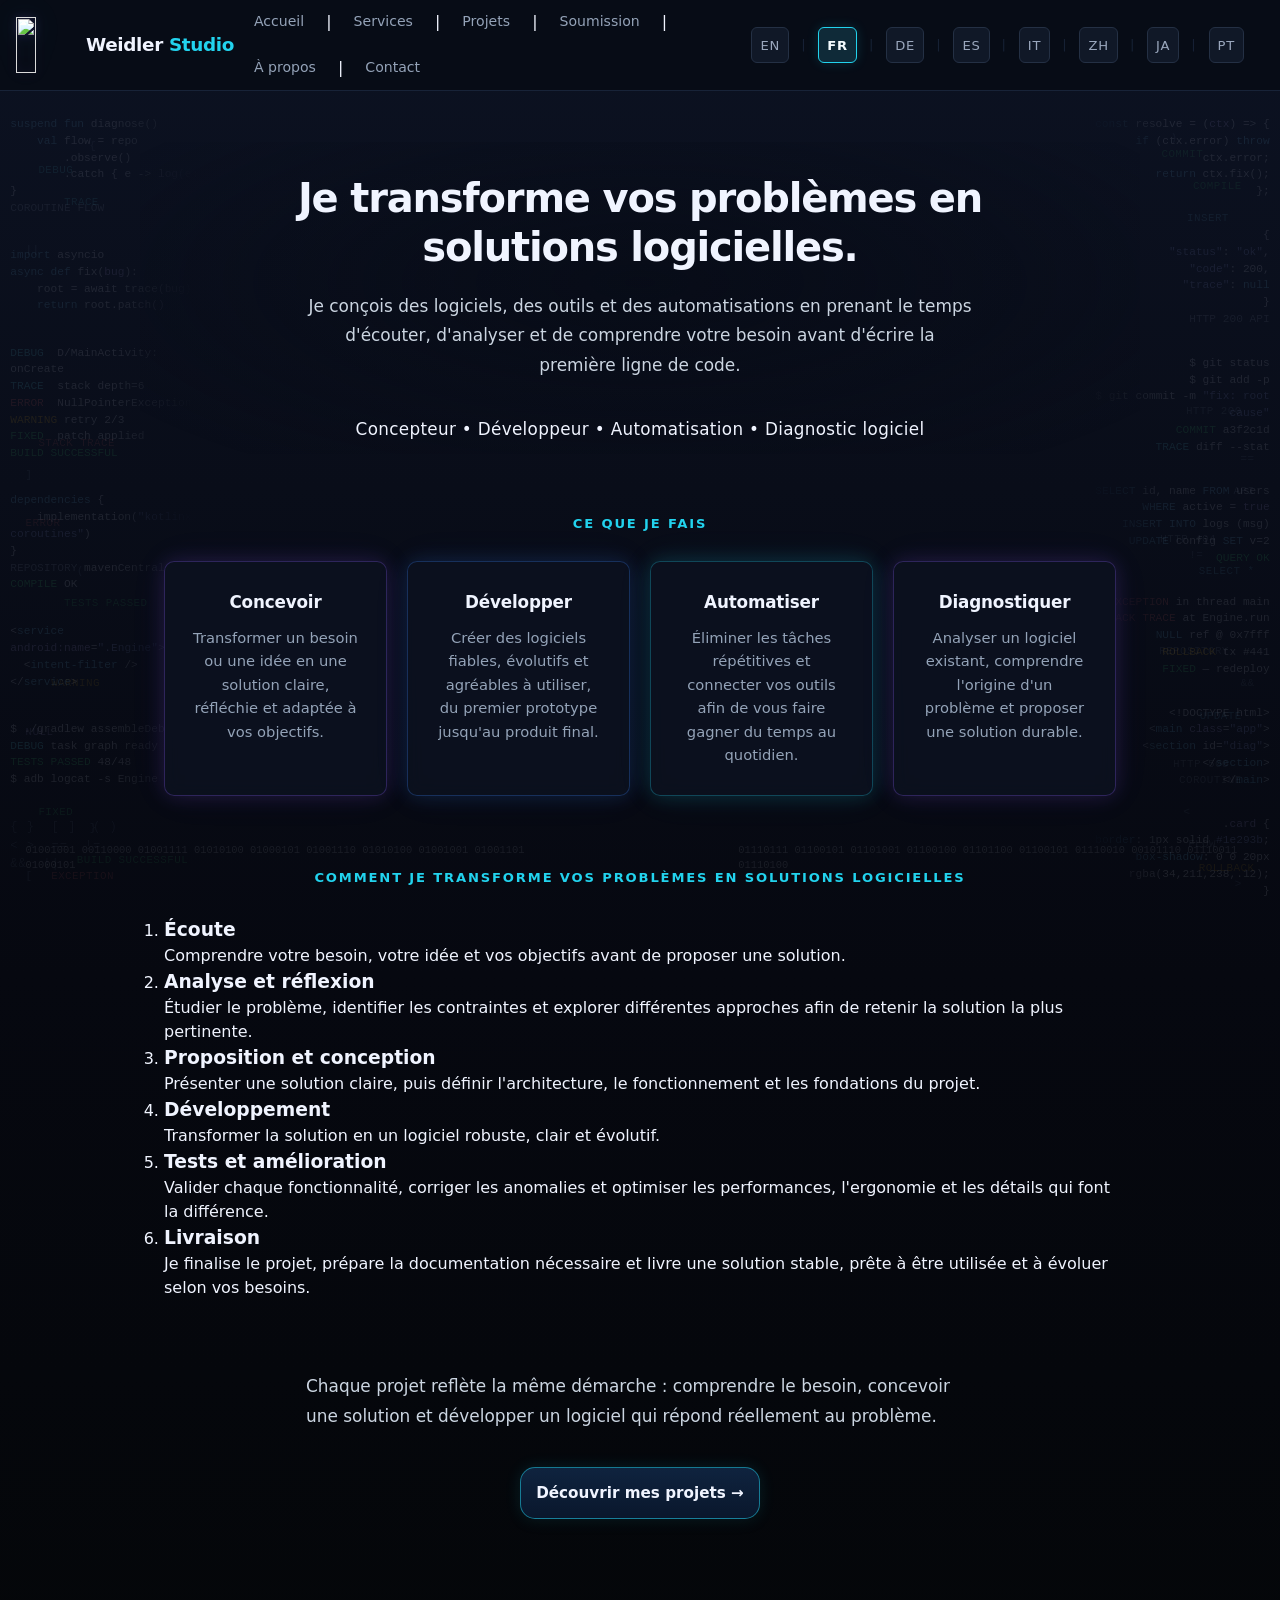
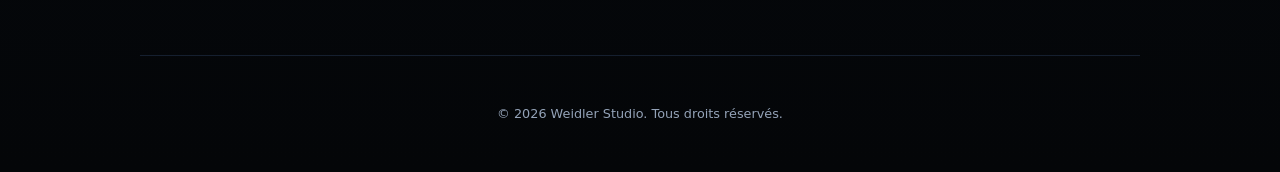
==== index.html @ f8ddf728 "Add files via upload" ====
<!DOCTYPE html>
<html lang="fr">
<head>
    <meta charset="UTF-8">
    <meta name="viewport" content="width=device-width, initial-scale=1.0">
    <meta name="theme-color" content="#0a0e1a">
    <meta name="color-scheme" content="light dark">
    <title>Weidler Studio</title>
    <link rel="icon" href="assets/logo/favicon.png" type="image/png">
    <script src="js/theme.js"></script>
    <link rel="stylesheet" href="css/site.css?v=5">
    <link rel="stylesheet" href="css/themes.css?v=5">
    <link rel="stylesheet" href="css/home.css?v=5">
    <link rel="stylesheet" href="css/mobile-readability.css?v=5">
</head>
<body class="page-home" data-nav-root="" data-nav-active="home">
    <script src="js/site-bg.js"></script>

    <header class="site-header">
        <div class="header-top">
            <div class="header-brand">
                <a href="index.html" class="logo-link">
                    <img src="assets/logo/logo-nav.png" alt="" class="logo-icon" width="56" height="56">
                    <span class="logo-text">Weidler <span>Studio</span></span>
                </a>
            </div>
            <nav class="main-nav" id="mainNav" aria-label="Navigation principale">
                <a href="index.html"><span class="nav-link-text" data-translate>Accueil</span></a>
                <span class="nav-sep" aria-hidden="true">|</span>
                <a href="services/index.html"><span class="nav-link-text" data-translate>Services</span></a>
                <span class="nav-sep" aria-hidden="true">|</span>
                <a href="projects/index.html"><span class="nav-link-text" data-translate>Projets</span></a>
                <span class="nav-sep" aria-hidden="true">|</span>
                <a href="soumission/index.html"><span class="nav-link-text" data-translate>Soumission</span></a>
                <span class="nav-sep" aria-hidden="true">|</span>
                <a href="about/index.html"><span class="nav-link-text" data-translate>À propos</span></a>
                <span class="nav-sep" aria-hidden="true">|</span>
                <a href="contact/index.html"><span class="nav-link-text" data-translate>Contact</span></a>
            </nav>
            <script src="js/site-nav.js?v=3"></script>
            <span class="lang-status" id="langStatus" data-translate>Traduction…</span>
            <nav class="lang-switcher" id="langFlags" aria-label="Choisir la langue">
                <button type="button" class="lang-btn" data-lang="en" title="English">EN</button>
                <span class="lang-sep" aria-hidden="true">|</span>
                <button type="button" class="lang-btn active" data-lang="fr" title="Français">FR</button>
                <span class="lang-sep" aria-hidden="true">|</span>
                <button type="button" class="lang-btn" data-lang="de" title="Deutsch">DE</button>
                <span class="lang-sep" aria-hidden="true">|</span>
                <button type="button" class="lang-btn" data-lang="es" title="Español">ES</button>
                <span class="lang-sep" aria-hidden="true">|</span>
                <button type="button" class="lang-btn" data-lang="it" title="Italiano">IT</button>
                <span class="lang-sep" aria-hidden="true">|</span>
                <button type="button" class="lang-btn" data-lang="zh-CN" title="中文">ZH</button>
                <span class="lang-sep" aria-hidden="true">|</span>
                <button type="button" class="lang-btn" data-lang="ja" title="日本語">JA</button>
                <span class="lang-sep" aria-hidden="true">|</span>
                <button type="button" class="lang-btn" data-lang="pt" title="Português">PT</button>
            </nav>
            <script src="js/lang-ui.js"></script>
            <button type="button" class="nav-toggle" id="navToggle" aria-label="Menu" aria-expanded="false">☰</button>
        </div>
    </header>
    <main>
        <section class="home-hero">
            <h1 class="home-title">
                <span class="home-title-line" data-translate>Je transforme vos problèmes en</span>
                <span class="home-title-line" data-translate>solutions logicielles.</span>
            </h1>
            <p class="home-lead" data-translate>Je conçois des logiciels, des outils et des automatisations en prenant le temps d'écouter, d'analyser et de comprendre votre besoin avant d'écrire la première ligne de code.</p>
            <p class="home-subtitle" data-translate>Concepteur • Développeur • Automatisation • Diagnostic logiciel</p>
        </section>

        <section class="home-section" aria-labelledby="section-services">
            <h2 class="section-label" id="section-services" data-translate>Ce que je fais</h2>
            <div class="home-cards-grid home-cards-grid--4">
                <article class="home-card home-card--violet">
                    <h3 data-translate>Concevoir</h3>
                    <p data-translate>Transformer un besoin ou une idée en une solution claire, réfléchie et adaptée à vos objectifs.</p>
                </article>
                <article class="home-card home-card--blue">
                    <h3 data-translate>Développer</h3>
                    <p data-translate>Créer des logiciels fiables, évolutifs et agréables à utiliser, du premier prototype jusqu'au produit final.</p>
                </article>
                <article class="home-card home-card--cyan">
                    <h3 data-translate>Automatiser</h3>
                    <p data-translate>Éliminer les tâches répétitives et connecter vos outils afin de vous faire gagner du temps au quotidien.</p>
                </article>
                <article class="home-card home-card--violet">
                    <h3 data-translate>Diagnostiquer</h3>
                    <p data-translate>Analyser un logiciel existant, comprendre l'origine d'un problème et proposer une solution durable.</p>
                </article>
            </div>
        </section>

        <section class="home-section home-section--process" aria-labelledby="section-process">
            <h2 class="section-label" id="section-process" data-translate>Comment je transforme vos problèmes en solutions logicielles</h2>
            <ol class="home-process-list">
                <li class="home-process-item">
                    <h3 data-translate>Écoute</h3>
                    <p data-translate>Comprendre votre besoin, votre idée et vos objectifs avant de proposer une solution.</p>
                </li>
                <li class="home-process-item">
                    <h3 data-translate>Analyse et réflexion</h3>
                    <p data-translate>Étudier le problème, identifier les contraintes et explorer différentes approches afin de retenir la solution la plus pertinente.</p>
                </li>
                <li class="home-process-item">
                    <h3 data-translate>Proposition et conception</h3>
                    <p data-translate>Présenter une solution claire, puis définir l'architecture, le fonctionnement et les fondations du projet.</p>
                </li>
                <li class="home-process-item">
                    <h3 data-translate>Développement</h3>
                    <p data-translate>Transformer la solution en un logiciel robuste, clair et évolutif.</p>
                </li>
                <li class="home-process-item">
                    <h3 data-translate>Tests et amélioration</h3>
                    <p data-translate>Valider chaque fonctionnalité, corriger les anomalies et optimiser les performances, l'ergonomie et les détails qui font la différence.</p>
                </li>
                <li class="home-process-item">
                    <h3 data-translate>Livraison</h3>
                    <p data-translate>Je finalise le projet, prépare la documentation nécessaire et livre une solution stable, prête à être utilisée et à évoluer selon vos besoins.</p>
                </li>
            </ol>
        </section>

        <section class="home-section home-conclusion">
            <p class="home-lead" data-translate>Chaque projet reflète la même démarche : comprendre le besoin, concevoir une solution et développer un logiciel qui répond réellement au problème.</p>
            <div class="hero-actions">
                <a href="projects/index.html" class="btn home-btn--primary" data-translate>Découvrir mes projets →</a>
            </div>
        </section>
    </main>

    <footer class="site-footer site-footer--home">
        <p class="site-footer-copy" data-translate>&copy; 2026 Weidler Studio. Tous droits réservés.</p>
    </footer>

    <script src="js/nav.js"></script>
    <script src="js/mobile-nav.js"></script>
    <script src="js/portrait-lock.js"></script>
    <script src="js/back-to-top.js"></script>
    <script src="js/i18n.js"></script>
</body>
</html>
---- css/site.css ----
:root {
    --bg-deep: #060810;
    --bg-top: #0c1222;
    --bg-surface: rgba(14, 20, 36, 0.72);
    --bg-card: rgba(12, 18, 32, 0.85);
    --border: rgba(56, 80, 120, 0.35);
    --text: #f0f4ff;
    --text-muted: #94a3b8;
    --accent: #22d3ee;
    --accent-dim: #0891b2;
    --accent-violet: #8b5cf6;
    --accent-glow: rgba(34, 211, 238, 0.18);
    --accent-soft: rgba(34, 211, 238, 0.1);
    --glow-cyan: 0 0 20px rgba(34, 211, 238, 0.18), 0 0 40px rgba(34, 211, 238, 0.06);
    --glow-violet: 0 0 20px rgba(139, 92, 246, 0.18), 0 0 40px rgba(139, 92, 246, 0.06);
    --glow-blue: 0 0 20px rgba(59, 130, 246, 0.18), 0 0 40px rgba(59, 130, 246, 0.06);
    --badge-dev: #c9a227;
    --badge-soon: #64748b;
    --badge-tool: #3b82f6;
    --radius: 10px;
    --btn-radius: 15px;
    --header-h: 64px;
    --lang-bar-h: 34px;
    --font: "Segoe UI", system-ui, -apple-system, BlinkMacSystemFont, sans-serif;
}

*, *::before, *::after { box-sizing: border-box; margin: 0; padding: 0; }

html {
    scroll-behavior: smooth;
    overflow-x: hidden;
}

body {
    background: linear-gradient(180deg, var(--bg-top) 0%, var(--bg-deep) 55%, #040608 100%);
    color: var(--text);
    font-family: var(--font);
    line-height: 1.5;
    overflow-x: hidden;
    padding-top: calc(var(--header-h) + var(--lang-bar-h));
    min-width: 0;
    position: relative;
    isolation: isolate;
}

main,
.site-footer {
    position: relative;
    z-index: 1;
}

/* ── Arrière-plan décoratif (toutes les pages) ── */
.home-bg-deco {
    position: fixed;
    inset: 0;
    z-index: 0;
    pointer-events: none;
    overflow: hidden;
    mask-image: radial-gradient(ellipse 56% 42% at 50% 32%, transparent 0%, black 74%);
    -webkit-mask-image: radial-gradient(ellipse 56% 42% at 50% 32%, transparent 0%, black 74%);
}

.page-home .home-bg-deco {
    mask-image: radial-gradient(ellipse 56% 38% at 50% 22%, transparent 0%, black 74%);
    -webkit-mask-image: radial-gradient(ellipse 56% 38% at 50% 22%, transparent 0%, black 74%);
}

.home-bg-side {
    position: absolute;
    top: calc(var(--header-h) + var(--lang-bar-h));
    bottom: 0;
    width: min(210px, 16vw);
    display: flex;
    flex-direction: column;
    justify-content: space-between;
    gap: clamp(16px, 3vh, 32px);
    padding: clamp(12px, 2vh, 24px) 0 clamp(20px, 3vh, 40px);
    font-family: "Cascadia Code", "Consolas", "Courier New", monospace;
    font-size: clamp(0.56rem, 0.95vw, 0.7rem);
    line-height: 1.5;
    opacity: 0.095;
    user-select: none;
}

.home-bg-side--left {
    left: 0;
    padding-left: clamp(4px, 0.8vw, 12px);
    mask-image: linear-gradient(to right, black 55%, transparent 100%);
    -webkit-mask-image: linear-gradient(to right, black 55%, transparent 100%);
}

.home-bg-side--right {
    right: 0;
    padding-right: clamp(4px, 0.8vw, 12px);
    text-align: right;
    mask-image: linear-gradient(to left, black 55%, transparent 100%);
    -webkit-mask-image: linear-gradient(to left, black 55%, transparent 100%);
}

.home-bg-block {
    margin: 0;
    white-space: pre-wrap;
    word-break: break-word;
    flex-shrink: 0;
}

.home-bg-block--symbols {
    font-size: clamp(0.62rem, 1vw, 0.76rem);
    letter-spacing: 0.08em;
    opacity: 0.85;
}

.home-bg-edge {
    position: absolute;
    left: 0;
    right: 0;
    display: flex;
    justify-content: space-between;
    gap: clamp(16px, 4vw, 48px);
    padding: 0 clamp(8px, 2vw, 40px) clamp(20px, 3vh, 36px);
    font-family: "Cascadia Code", "Consolas", "Courier New", monospace;
    font-size: clamp(0.52rem, 0.85vw, 0.65rem);
    line-height: 1.45;
    opacity: 0.08;
    user-select: none;
}

.home-bg-edge--bottom { bottom: 0; }

.home-bg-edge .home-bg-block {
    max-width: 42%;
    margin: 0;
}

.home-bg-scatter {
    position: absolute;
    inset: calc(var(--header-h) + var(--lang-bar-h)) 0 0 0;
    font-family: "Cascadia Code", "Consolas", "Courier New", monospace;
    font-size: clamp(0.54rem, 0.9vw, 0.68rem);
    opacity: 0.07;
    user-select: none;
}

.home-bg-kw,
.home-bg-sym {
    position: absolute;
    white-space: nowrap;
    letter-spacing: 0.04em;
}

.home-bg-sym { color: #64748b; font-weight: 600; }

.home-bg-scatter .home-bg-kw:nth-child(1)  { top: 8%;   left: 3%;  }
.home-bg-scatter .home-bg-kw:nth-child(2)  { top: 52%;  left: 2%;  }
.home-bg-scatter .home-bg-kw:nth-child(3)  { top: 72%;  left: 4%;  }
.home-bg-scatter .home-bg-kw:nth-child(4)  { top: 88%;  left: 3%;  }
.home-bg-scatter .home-bg-kw:nth-child(5)  { top: 94%;  left: 6%;  }
.home-bg-scatter .home-bg-kw:nth-child(6)  { top: 62%;  left: 5%;  }
.home-bg-scatter .home-bg-kw:nth-child(7)  { top: 12%;  left: 5%;  }
.home-bg-scatter .home-bg-kw:nth-child(8)  { top: 78%;  left: 2%;  }
.home-bg-scatter .home-bg-kw:nth-child(9)  { top: 42%;  left: 3%;  }
.home-bg-scatter .home-bg-kw:nth-child(10) { top: 96%;  left: 4%;  }
.home-bg-scatter .home-bg-kw:nth-child(11) { top: 10%;  right: 3%;  }
.home-bg-scatter .home-bg-kw:nth-child(12) { top: 48%;  right: 2%;  }
.home-bg-scatter .home-bg-kw:nth-child(13) { top: 68%;  right: 4%;  }
.home-bg-scatter .home-bg-kw:nth-child(14) { top: 84%;  right: 3%;  }
.home-bg-scatter .home-bg-kw:nth-child(15) { top: 92%;  right: 5%;  }
.home-bg-scatter .home-bg-kw:nth-child(16) { top: 58%;  right: 2%;  }
.home-bg-scatter .home-bg-kw:nth-child(17) { top: 14%;  right: 4%;  }
.home-bg-scatter .home-bg-kw:nth-child(18) { top: 76%;  right: 3%;  }
.home-bg-scatter .home-bg-kw:nth-child(19) { top: 6%;   right: 6%;  }
.home-bg-scatter .home-bg-kw:nth-child(20) { top: 95%;  right: 2%;  }
.home-bg-scatter .home-bg-kw:nth-child(21) { top: 38%;  right: 3%;  }
.home-bg-scatter .home-bg-kw:nth-child(22) { top: 54%;  right: 5%;  }
.home-bg-scatter .home-bg-kw:nth-child(23) { top: 82%;  right: 4%;  }
.home-bg-scatter .home-bg-sym:nth-child(24) { top: 5%;  left: 7%;  }
.home-bg-scatter .home-bg-sym:nth-child(25) { top: 90%; left: 7%;  }
.home-bg-scatter .home-bg-sym:nth-child(26) { top: 96%; left: 2%;  }
.home-bg-scatter .home-bg-sym:nth-child(27) { top: 46%; left: 2%;  }
.home-bg-scatter .home-bg-sym:nth-child(28) { top: 58%; left: 6%;  }
.home-bg-scatter .home-bg-sym:nth-child(29) { top: 4%;  right: 8%;  }
.home-bg-scatter .home-bg-sym:nth-child(30) { top: 88%; right: 7%;  }
.home-bg-scatter .home-bg-sym:nth-child(31) { top: 97%; right: 3%;  }
.home-bg-scatter .home-bg-sym:nth-child(32) { top: 44%; right: 2%;  }
.home-bg-scatter .home-bg-sym:nth-child(33) { top: 56%; right: 6%;  }
.home-bg-scatter .home-bg-sym:nth-child(34) { top: 72%; right: 2%;  }
.home-bg-scatter .home-bg-sym:nth-child(35) { top: 18%; left: 2%;  }
.home-bg-scatter .home-bg-sym:nth-child(36) { top: 16%; right: 2%;  }

.home-bg-deco .code-kw { color: #7dd3fc; }
.home-bg-deco .code-str { color: #a5b4fc; }
.home-bg-deco .code-var { color: #c4b5fd; }
.home-bg-deco .code-log { color: #67e8f9; }
.home-bg-deco .code-err { color: #f87171; }
.home-bg-deco .code-warn { color: #fbbf24; }
.home-bg-deco .code-ok { color: #4ade80; }
.home-bg-deco .code-tag { color: #94a3b8; }
.home-bg-deco .code-sym { color: #64748b; }

img, video, svg { max-width: 100%; height: auto; }

/* Évite le bleu par défaut des liens navigateur */
a {
    color: inherit;
}
a:visited {
    color: inherit;
}
a.home-contact-email,
a.home-contact-email:visited {
    color: var(--accent);
    text-decoration: none;
}
a:not(.btn-primary):not(.btn-download-nexus):not(.product-card):not(.logo-link):hover {
    color: var(--accent);
}

/* Contact accueil — filet si home.css absent ou pas à jour */
.home-contact {
    display: flex;
    flex-direction: column;
    align-items: center;
    justify-content: center;
    width: 100%;
    margin-top: clamp(48px, 8vw, 72px);
    padding: clamp(28px, 5vw, 36px) clamp(20px, 4vw, 32px);
    text-align: center;
    background: var(--bg-surface);
    border: 1px solid rgba(34, 211, 238, 0.25);
    border-radius: var(--radius);
    box-shadow: var(--glow-cyan);
    box-sizing: border-box;
}
.home-contact-lead {
    color: var(--text-muted);
    font-size: clamp(0.95rem, 2.4vw, 1.05rem);
    line-height: 1.65;
    max-width: 42ch;
    width: 100%;
    margin: 0 auto 16px;
    text-align: center;
}
.home-contact-email {
    display: inline-block;
    font-size: clamp(1rem, 2.6vw, 1.12rem);
    font-weight: 600;
    color: var(--accent);
    text-decoration: none;
    padding: 10px 18px;
    border-radius: var(--btn-radius);
    border: 1px solid rgba(34, 211, 238, 0.4);
    background: var(--accent-soft);
}
.site-footer--home {
    display: flex;
    flex-direction: column;
    align-items: center;
    gap: 8px;
    text-align: center;
}

/* ── Header ── */
.site-header {
    position: fixed;
    top: 0;
    left: 0;
    right: 0;
    z-index: 200;
    background: rgba(8, 12, 22, 0.92);
    backdrop-filter: blur(12px);
    -webkit-backdrop-filter: blur(12px);
    border-bottom: 1px solid var(--border);
}

.header-top {
    display: grid;
    grid-template-columns: auto 1fr auto auto;
    grid-template-areas: "brand nav contact toggle";
    align-items: center;
    gap: clamp(10px, 2vw, 20px);
    flex-wrap: wrap;
    padding: 10px clamp(16px, 4vw, 40px);
    min-height: var(--header-h);
}

.header-brand { grid-area: brand; min-width: 0; }
.main-nav {
    grid-area: nav;
    justify-self: end;
}
.header-contact { grid-area: contact; }
.nav-toggle { grid-area: toggle; }

.header-brand {
    display: flex;
    align-items: center;
    gap: 12px;
    min-width: 0;
}

.header-contact,
.home-header-contact {
    display: inline-flex;
    align-items: center;
    justify-content: center;
    padding: 7px 16px;
    font-size: clamp(0.68rem, 1.6vw, 0.75rem);
    font-weight: 700;
    letter-spacing: 0.1em;
    text-transform: uppercase;
    text-decoration: none;
    color: var(--accent);
    border: 1px solid rgba(34, 211, 238, 0.45);
    border-radius: var(--radius);
    background: rgba(34, 211, 238, 0.06);
    box-shadow: var(--glow-cyan);
    transition: background 0.2s, border-color 0.2s, transform 0.2s;
    white-space: nowrap;
    flex-shrink: 0;
}

.header-contact:hover,
.home-header-contact:hover {
    background: rgba(34, 211, 238, 0.14);
    border-color: rgba(34, 211, 238, 0.65);
    transform: translateY(-1px);
    color: var(--accent);
}

.logo-link {
    display: flex;
    align-items: center;
    gap: clamp(10px, 1.2vw, 14px);
    text-decoration: none;
    min-width: 0;
}

.logo-icon {
    width: auto;
    height: clamp(48px, 5vw, 56px);
    max-height: 56px;
    object-fit: contain;
    flex-shrink: 0;
    display: block;
    filter:
        brightness(1.14)
        saturate(0.96)
        drop-shadow(0 0 5px rgba(139, 92, 246, 0.2))
        drop-shadow(0 0 14px rgba(34, 211, 238, 0.09));
}

.logo-text {
    font-size: clamp(0.95rem, 2.8vw, 1.15rem);
    font-weight: 700;
    color: var(--text);
    letter-spacing: -0.02em;
    white-space: nowrap;
}

.logo-text span { color: var(--accent); }

.nav-toggle {
    display: none;
    background: var(--bg-card);
    border: 1px solid var(--border);
    color: var(--text);
    width: 40px;
    height: 40px;
    border-radius: 8px;
    font-size: 1.25rem;
    cursor: pointer;
    flex-shrink: 0;
}

.lang-bar {
    display: flex;
    align-items: center;
    justify-content: flex-end;
    gap: 14px;
    min-height: var(--lang-bar-h);
    padding: 6px clamp(16px, 4vw, 40px) 10px;
    border-top: 1px solid rgba(56, 80, 120, 0.35);
}

.lang-status {
    font-size: 0.68rem;
    color: var(--accent);
    display: none;
    white-space: nowrap;
    letter-spacing: 0.02em;
}
.lang-status.visible { display: inline; }

.lang-switcher {
    display: flex;
    flex-wrap: wrap;
    align-items: center;
    justify-content: flex-end;
    gap: 0;
    font-size: clamp(0.72rem, 1.8vw, 0.82rem);
    letter-spacing: 0.06em;
    text-transform: uppercase;
}

.lang-sep {
    color: var(--border);
    margin: 0 clamp(8px, 1.5vw, 12px);
    font-weight: 300;
    user-select: none;
    opacity: 0.9;
}

.lang-btn {
    background: #101827;
    border: 1px solid #243044;
    color: #9aa7bd;
    padding: 6px 8px;
    min-height: 36px;
    font-family: inherit;
    font-size: inherit;
    font-weight: 500;
    letter-spacing: inherit;
    text-transform: inherit;
    cursor: pointer;
    white-space: nowrap;
    transition: color 0.2s ease, background 0.2s ease, border-color 0.2s ease, box-shadow 0.2s ease;
    border-radius: 6px;
    box-shadow: none;
    -webkit-tap-highlight-color: transparent;
}
.lang-btn .lang-native {
    font-weight: 400;
    text-transform: none;
    letter-spacing: 0;
    opacity: 0.88;
}
.lang-btn:hover {
    color: #ffffff;
    border-color: #22d3ee;
    box-shadow: 0 0 10px rgba(34, 211, 238, 0.1);
}
.lang-btn.active {
    background: #0f2a38;
    border-color: #22d3ee;
    color: #f4fcff;
    font-weight: 600;
    box-shadow: 0 0 12px rgba(34, 211, 238, 0.16);
}
.lang-btn:disabled { opacity: 0.4; cursor: wait; }

.main-nav {
    display: flex;
    align-items: center;
    gap: clamp(10px, 2.5vw, 22px);
    flex-wrap: wrap;
}
.main-nav a {
    color: var(--text-muted);
    text-decoration: none;
    font-size: clamp(0.78rem, 1.9vw, 0.88rem);
    font-weight: 500;
    transition: color 0.2s;
    white-space: nowrap;
}
.main-nav a:hover { color: var(--text); }
.main-nav a.active {
    color: var(--accent);
    font-weight: 600;
    box-shadow: inset 0 -2px 0 var(--accent);
}

/* ── Layout ── */
main {
    width: 100%;
    max-width: 1000px;
    margin: 0 auto;
    padding: clamp(32px, 6vw, 56px) clamp(16px, 4vw, 24px);
}

.site-footer {
    text-align: center;
    color: var(--text-muted);
    font-size: clamp(0.75rem, 2vw, 0.8rem);
    padding: clamp(28px, 6vw, 40px) clamp(16px, 4vw, 24px);
    border-top: 1px solid var(--border);
    margin-top: 8px;
    max-width: 1000px;
    margin-left: auto;
    margin-right: auto;
}

/* ── Badges ── */
.badge {
    display: inline-block;
    padding: 3px 10px;
    border-radius: 20px;
    font-size: 0.68rem;
    font-weight: 700;
    letter-spacing: 0.05em;
    text-transform: uppercase;
    margin-bottom: 12px;
    width: fit-content;
}
.badge-available {
    background: var(--accent-soft);
    color: var(--accent);
}
.badge-soon {
    background: rgba(100, 116, 139, 0.2);
    color: var(--badge-soon);
}
.badge-tool {
    background: rgba(59, 130, 246, 0.15);
    color: var(--badge-tool);
}

/* ── Product pages ── */
.page-hero {
    display: grid;
    grid-template-columns: 1.1fr 0.9fr;
    gap: clamp(24px, 5vw, 40px);
    align-items: center;
    margin-bottom: clamp(40px, 8vw, 64px);
}

.page-hero h1 {
    font-size: clamp(1.75rem, 5vw, 2.4rem);
    font-weight: 800;
    letter-spacing: -0.03em;
    margin-bottom: 14px;
    color: var(--text);
    line-height: 1.2;
}

.page-hero .lead {
    color: #cbd5e1;
    font-size: clamp(0.95rem, 2.4vw, 1.05rem);
    line-height: 1.65;
    margin-bottom: 24px;
    max-width: 54ch;
}

.preview-box {
    background: var(--bg-card);
    border: 1px solid rgba(34, 211, 238, 0.28);
    border-radius: var(--radius);
    aspect-ratio: 16 / 10;
    min-height: 160px;
    width: 100%;
    overflow: hidden;
    box-shadow: var(--glow-cyan);
    backdrop-filter: blur(8px);
    -webkit-backdrop-filter: blur(8px);
}
.preview-box img {
    width: 100%;
    height: 100%;
    object-fit: cover;
    object-position: center;
    display: block;
}
.preview-box picture {
    display: block;
    width: 100%;
    height: 100%;
}
.preview-box.contain img { object-fit: contain; padding: 16px; }

.nexus-bridge-preview img {
    object-fit: contain;
    object-position: center;
    padding: 16px;
}
.hero-app-shot {
    margin: 0 0 clamp(40px, 8vw, 64px);
    padding: 0;
    background: var(--bg-card);
    border: 1px solid rgba(34, 211, 238, 0.28);
    border-radius: var(--radius);
    overflow: hidden;
    box-shadow: var(--glow-cyan);
    width: 100%;
    backdrop-filter: blur(8px);
    -webkit-backdrop-filter: blur(8px);
}
.hero-app-shot--full {
    line-height: 0;
}
.hero-app-shot--full img {
    display: block;
    width: 100%;
    height: auto;
    max-width: none;
    object-fit: contain;
    vertical-align: top;
}

.hero-download-cta {
    margin: 28px 0 8px;
    max-width: 420px;
}
.btn-download-nexus {
    display: flex;
    align-items: center;
    gap: 16px;
    width: 100%;
    padding: 16px 22px;
    background: linear-gradient(180deg, rgba(16, 38, 68, 0.92) 0%, rgba(10, 24, 46, 0.96) 100%);
    color: var(--text);
    border-radius: var(--btn-radius);
    text-decoration: none;
    border: 1px solid rgba(34, 211, 238, 0.52);
    box-shadow: var(--glow-cyan), 0 4px 12px rgba(0, 0, 0, 0.22);
    transition: transform 0.2s ease, box-shadow 0.2s ease, border-color 0.2s ease;
}
.btn-download-nexus:hover {
    transform: translateY(-2px);
    border-color: rgba(34, 211, 238, 0.72);
    box-shadow: 0 0 22px rgba(34, 211, 238, 0.2), 0 6px 16px rgba(0, 0, 0, 0.28);
    color: var(--text);
}
.btn-download-icon {
    display: flex;
    align-items: center;
    justify-content: center;
    flex-shrink: 0;
    width: 48px;
    height: 48px;
    background: rgba(0, 0, 0, 0.2);
    border-radius: 10px;
}
.btn-download-label {
    display: flex;
    flex-direction: column;
    align-items: flex-start;
    gap: 2px;
    text-align: left;
}
.btn-download-label strong {
    font-size: clamp(1rem, 2.4vw, 1.15rem);
    font-weight: 700;
    letter-spacing: -0.02em;
}
.btn-download-label small {
    font-size: 0.8rem;
    font-weight: 500;
    opacity: 0.88;
}
.hero-download-note {
    margin: 14px 0 0;
    font-size: 0.85rem;
    color: var(--text-muted);
    line-height: 1.55;
    max-width: 54ch;
}
.hero-download-note strong {
    color: var(--text);
    font-weight: 600;
}

.hero-download-smartscreen {
    margin-top: 18px;
    padding: 14px 16px;
    max-width: 54ch;
    font-size: 0.84rem;
    line-height: 1.6;
    color: #e8c547;
    background: rgba(201, 162, 39, 0.12);
    border: 1px solid rgba(201, 162, 39, 0.35);
    border-radius: var(--radius);
}
.hero-download-smartscreen strong {
    display: block;
    margin-bottom: 6px;
    color: #f0d060;
    font-weight: 700;
}
.hero-download-smartscreen p {
    margin: 0;
    color: #ddd5b8;
}

.btn-primary {
    display: inline-flex;
    align-items: center;
    justify-content: center;
    min-height: 52px;
    padding: 0 22px;
    background: linear-gradient(180deg, rgba(16, 38, 68, 0.92) 0%, rgba(10, 24, 46, 0.96) 100%);
    color: var(--text);
    border-radius: var(--btn-radius);
    font-weight: 600;
    font-size: clamp(0.9rem, 2vw, 1rem);
    text-decoration: none;
    border: 1px solid rgba(34, 211, 238, 0.52);
    box-shadow: var(--glow-cyan), 0 4px 12px rgba(0, 0, 0, 0.22);
    cursor: pointer;
    transition: background 0.2s ease, border-color 0.2s ease, box-shadow 0.2s ease, transform 0.2s ease;
    max-width: 100%;
    text-align: center;
}
.btn-primary:hover {
    background: linear-gradient(180deg, rgba(20, 48, 82, 0.96) 0%, rgba(14, 30, 54, 1) 100%);
    border-color: rgba(34, 211, 238, 0.72);
    transform: translateY(-2px);
    box-shadow: 0 0 22px rgba(34, 211, 238, 0.2), 0 6px 16px rgba(0, 0, 0, 0.28);
    color: var(--text);
}
.btn-primary:disabled,
.btn-primary.disabled {
    opacity: 0.45;
    cursor: not-allowed;
    transform: none;
    box-shadow: none;
    pointer-events: none;
}

.btn-outline {
    display: inline-flex;
    align-items: center;
    justify-content: center;
    min-height: 52px;
    padding: 0 22px;
    background: rgba(8, 12, 24, 0.5);
    border: 1px solid rgba(139, 92, 246, 0.42);
    color: var(--text);
    border-radius: var(--btn-radius);
    font-weight: 600;
    font-size: clamp(0.9rem, 2vw, 1rem);
    text-decoration: none;
    box-shadow: 0 0 6px rgba(139, 92, 246, 0.05), 0 2px 10px rgba(0, 0, 0, 0.18);
    transition: background 0.2s ease, border-color 0.2s ease, box-shadow 0.2s ease, transform 0.2s ease;
}
.btn-outline:hover {
    background: rgba(124, 58, 237, 0.1);
    border-color: rgba(139, 92, 246, 0.58);
    transform: translateY(-2px);
    box-shadow: 0 0 10px rgba(139, 92, 246, 0.08), 0 4px 14px rgba(0, 0, 0, 0.22);
    color: var(--text);
}

.note-muted {
    color: var(--text-muted);
    font-size: 0.82rem;
    margin-top: 14px;
    line-height: 1.5;
    max-width: 48ch;
}

.features-section { margin-bottom: clamp(40px, 8vw, 64px); }

.features-title,
.screenshots-title,
.discussion-title {
    font-size: clamp(1.15rem, 3vw, 1.4rem);
    font-weight: 700;
    margin-bottom: clamp(18px, 4vw, 24px);
    letter-spacing: 0.14em;
    text-transform: uppercase;
    text-align: center;
    color: var(--accent);
}

.features-grid {
    display: grid;
    grid-template-columns: repeat(auto-fit, minmax(min(100%, 260px), 1fr));
    gap: clamp(14px, 3vw, 20px);
}

.feature-card,
.form-card,
.comment-card,
.teaser-box,
.screenshot-card {
    background: var(--bg-card);
    border: 1px solid var(--border);
    border-radius: var(--radius);
    backdrop-filter: blur(8px);
    -webkit-backdrop-filter: blur(8px);
    box-shadow: var(--glow-cyan);
    transition: border-color 0.2s ease, box-shadow 0.2s ease, transform 0.2s ease;
}

.feature-card {
    padding: clamp(20px, 4vw, 28px);
    text-align: center;
}

.feature-card:hover,
.comment-card:hover,
.teaser-box:hover {
    transform: translateY(-2px);
    border-color: rgba(34, 211, 238, 0.35);
}

.feature-card h3 {
    color: var(--accent);
    font-size: 1rem;
    font-weight: 700;
    margin-bottom: 10px;
}
.feature-card p {
    color: var(--text-muted);
    font-size: 0.92rem;
    line-height: 1.55;
}

/* ── Discussion (Kios) ── */
.discussion-title {
    font-size: clamp(1.25rem, 3.5vw, 1.6rem);
    font-weight: 700;
    letter-spacing: -0.02em;
    margin-bottom: 8px;
    text-transform: none;
    text-align: left;
    color: var(--text);
}
.discussion-subtitle {
    color: var(--text-muted);
    font-size: clamp(0.88rem, 2.4vw, 0.95rem);
    margin-bottom: 24px;
    line-height: 1.6;
    max-width: 60ch;
}

.form-card {
    padding: clamp(20px, 4vw, 28px);
    margin-bottom: 28px;
}
.form-grid { display: grid; grid-template-columns: 1fr; gap: 16px; }
.form-group {
    display: flex;
    flex-direction: column;
    gap: 8px;
}
.form-group label {
    color: var(--text-muted);
    font-size: 0.85rem;
    font-weight: 500;
}
input, textarea {
    width: 100%;
    background: var(--bg-card);
    border: 1px solid var(--border);
    border-radius: 6px;
    padding: 12px 16px;
    color: var(--text);
    font-family: inherit;
    font-size: 16px;
    transition: border-color 0.2s;
}
input:focus, textarea:focus {
    outline: none;
    border-color: var(--accent);
    box-shadow: 0 0 0 1px rgba(34, 211, 238, 0.25);
}
textarea { resize: vertical; min-height: 100px; }

.btn-submit {
    display: inline-flex;
    align-items: center;
    justify-content: center;
    min-height: 52px;
    padding: 0 22px;
    width: fit-content;
    background: rgba(8, 12, 24, 0.5);
    border: 1px solid rgba(139, 92, 246, 0.42);
    color: var(--text);
    border-radius: var(--btn-radius);
    font-weight: 600;
    font-size: 0.92rem;
    cursor: pointer;
    box-shadow: 0 0 6px rgba(139, 92, 246, 0.05), 0 2px 10px rgba(0, 0, 0, 0.18);
    transition: background 0.2s ease, border-color 0.2s ease, box-shadow 0.2s ease, transform 0.2s ease;
}
.btn-submit:hover {
    background: rgba(124, 58, 237, 0.1);
    border-color: rgba(139, 92, 246, 0.58);
    transform: translateY(-2px);
    box-shadow: 0 0 10px rgba(139, 92, 246, 0.08), 0 4px 14px rgba(0, 0, 0, 0.22);
}

.comment-list { display: flex; flex-direction: column; gap: 12px; }
.comment-card {
    padding: clamp(16px, 3vw, 22px);
}
.comment-author {
    font-weight: 600;
    color: var(--accent-violet);
    font-size: 0.92rem;
    margin-bottom: 6px;
}
.comment-text {
    color: var(--text);
    font-size: 0.95rem;
    word-break: break-word;
    margin-bottom: 6px;
}
.btn-translate-comment {
    background: none;
    border: none;
    padding: 0;
    font-family: inherit;
    font-size: 0.78rem;
    font-weight: 600;
    color: var(--accent);
    cursor: pointer;
    text-decoration: underline;
    text-underline-offset: 3px;
}
.btn-translate-comment:disabled { opacity: 0.5; cursor: wait; }
.comments-empty-msg {
    color: var(--text-muted);
    font-size: 0.92rem;
    text-align: center;
    padding: 1.5rem;
    border: 1px dashed var(--border);
    border-radius: var(--radius);
}

/* ── Teaser (Haven) ── */
.teaser-box {
    text-align: center;
    padding: clamp(40px, 8vw, 64px) clamp(20px, 4vw, 32px);
    max-width: 520px;
    margin: 0 auto;
    border-color: rgba(139, 92, 246, 0.28);
    box-shadow: var(--glow-violet);
}
.teaser-box h1 { margin-bottom: 16px; color: var(--text); }
.teaser-box p {
    color: var(--text-muted);
    line-height: 1.65;
    margin-bottom: 8px;
}

/* ── Responsive ── */
@media (max-width: 992px) {
    .page-hero { grid-template-columns: 1fr; }
    .preview-box { order: -1; max-height: 280px; }
}

@media (max-width: 768px) {
    :root { --header-h: 56px; --lang-bar-h: auto; }
    body { padding-top: 0; }
    .site-header { position: relative; }
    .header-top {
        min-height: 56px;
        grid-template-columns: 1fr auto auto;
        grid-template-areas:
            "brand contact toggle"
            "nav nav nav";
    }
    .main-nav { justify-self: stretch; }
    .header-contact,
    .home-header-contact {
        padding: 6px 10px;
        font-size: 0.65rem;
    }
    .nav-toggle { display: block; }
    .main-nav {
        display: none;
        flex-direction: column;
        align-items: flex-start;
        gap: 0;
        width: 100%;
        padding: 8px clamp(16px, 4vw, 40px) 12px;
        border-top: 1px solid var(--border);
    }
    .main-nav.open { display: flex; }
    .main-nav a {
        display: block;
        width: 100%;
        padding: 14px 0;
        border-bottom: 1px solid var(--border);
    }
    .main-nav a:last-child { border-bottom: none; }
    .lang-bar {
        justify-content: center;
        padding: 10px clamp(12px, 3vw, 24px) 14px;
    }
    .lang-switcher {
        justify-content: center;
        gap: 8px;
        font-size: 0.78rem;
    }
    .lang-sep { display: none; }
    .lang-btn {
        padding: 12px 14px;
        min-height: 44px;
        min-width: 44px;
        background: #101827;
        border: 1px solid #243044;
        border-radius: 8px;
    }
    .lang-btn.active {
        background: #0f2a38;
        border-color: #22d3ee;
        color: #f4fcff;
        box-shadow: 0 0 12px rgba(34, 211, 238, 0.16);
    }
    main { padding-top: 24px; }

    .home-bg-side {
        width: min(110px, 26vw);
        opacity: 0.065;
        gap: clamp(10px, 2vh, 20px);
        padding-bottom: 16px;
    }
    .home-bg-edge { opacity: 0.055; }
    .home-bg-scatter { opacity: 0.05; }
    .home-bg-scatter .home-bg-kw,
    .home-bg-scatter .home-bg-sym { font-size: 0.52rem; }
}

@media (max-width: 400px) {
    .lang-switcher { font-size: 0.72rem; gap: 6px; }
    .lang-btn { padding: 10px 12px; min-width: 40px; }
    .btn-submit, .btn-primary { width: 100%; }
    .home-bg-scatter { display: none; }
}

@supports (padding: max(0px)) {
    .header-top {
        padding-left: max(16px, env(safe-area-inset-left));
        padding-right: max(16px, env(safe-area-inset-right));
    }
    .lang-bar {
        padding-left: max(16px, env(safe-area-inset-left));
        padding-right: max(16px, env(safe-area-inset-right));
        padding-bottom: max(10px, env(safe-area-inset-bottom));
    }
}
---- css/home.css ----
/* ── Accueil — styles spécifiques (thème global dans site.css) ── */

.page-home {
    --home-text: var(--text);
    --home-muted: var(--text-muted);
    --home-cyan: var(--accent);
    --home-blue: #3b82f6;
    --home-violet: var(--accent-violet);
    --home-border: var(--border);
    --home-surface: var(--bg-surface);
    --home-card: var(--bg-card);
    --home-accent-soft: var(--accent-soft);
    --home-glow-cyan: var(--glow-cyan);
    --home-glow-violet: var(--glow-violet);
    --home-glow-blue: var(--glow-blue);
}

/* ── Hero ── */
.page-home .home-hero {
    text-align: center;
    margin-bottom: clamp(48px, 8vw, 72px);
    padding: clamp(8px, 2vw, 20px) 0 0;
    position: relative;
}

.page-home .home-hero::before {
    content: "";
    position: absolute;
    inset: -12px -24px;
    background: radial-gradient(ellipse 85% 100% at 50% 45%, rgba(6, 10, 20, 0.55) 0%, transparent 72%);
    z-index: -1;
    pointer-events: none;
}

.page-home .home-tagline {
    font-size: clamp(0.62rem, 1.6vw, 0.72rem);
    font-weight: 700;
    letter-spacing: 0.18em;
    text-transform: uppercase;
    color: var(--home-violet);
    opacity: 0.85;
    margin-bottom: clamp(16px, 3vw, 24px);
}

.page-home .home-title {
    font-size: clamp(1.55rem, 5vw, 2.5rem);
    font-weight: 800;
    letter-spacing: -0.03em;
    color: var(--home-text);
    margin-bottom: clamp(14px, 3vw, 20px);
    line-height: 1.22;
    max-width: min(28ch, 92%);
    margin-left: auto;
    margin-right: auto;
}

.page-home .home-subtitle {
    font-size: clamp(0.88rem, 2.4vw, 1.05rem);
    font-weight: 500;
    color: var(--home-text);
    letter-spacing: 0.02em;
    line-height: 1.5;
    margin-bottom: clamp(18px, 4vw, 28px);
}

.page-home .home-subtitle-accent {
    color: var(--home-cyan);
    font-weight: 600;
}

.page-home .home-lead {
    color: #cbd5e1;
    font-size: clamp(0.95rem, 2.4vw, 1.06rem);
    max-width: 62ch;
    margin: 0 auto clamp(28px, 5vw, 36px);
    line-height: 1.75;
}

.page-home .home-title-line,
.page-home .home-title-accent-line {
    display: inline;
}

.page-home .home-title-accent-line::before,
.page-home .home-title-accent-line + .home-title-line::before {
    content: " ";
}

.page-home .hero-actions {
    display: flex;
    flex-direction: row;
    justify-content: center;
    align-items: center;
    gap: 20px;
    flex-wrap: wrap;
    margin-top: clamp(2px, 0.5vw, 6px);
}

.page-home .hero-actions .btn {
    display: inline-flex;
    align-items: center;
    justify-content: center;
    width: 240px;
    max-width: 240px;
    min-width: 220px;
    flex: 0 0 auto;
    height: 52px;
    padding: 0 22px;
    font-size: 0.95rem;
    font-weight: 600;
    text-decoration: none;
    border-radius: 15px;
    box-sizing: border-box;
    white-space: nowrap;
    transition: background 0.2s ease, border-color 0.2s ease, box-shadow 0.2s ease, transform 0.2s ease;
}

.page-home .home-btn--primary {
    color: var(--home-text);
    background: linear-gradient(180deg, rgba(16, 38, 68, 0.92) 0%, rgba(10, 24, 46, 0.96) 100%);
    border: 1px solid rgba(34, 211, 238, 0.52);
    box-shadow:
        0 0 16px rgba(34, 211, 238, 0.12),
        0 4px 12px rgba(0, 0, 0, 0.22);
}

.page-home .home-btn--primary:hover {
    background: linear-gradient(180deg, rgba(20, 48, 82, 0.96) 0%, rgba(14, 30, 54, 1) 100%);
    border-color: rgba(34, 211, 238, 0.72);
    box-shadow:
        0 0 22px rgba(34, 211, 238, 0.2),
        0 6px 16px rgba(0, 0, 0, 0.28);
    transform: translateY(-2px);
    color: var(--home-text);
}

.page-home .home-btn--secondary {
    color: var(--home-text);
    background: rgba(8, 12, 24, 0.5);
    border: 1px solid rgba(139, 92, 246, 0.42);
    box-shadow:
        0 0 6px rgba(139, 92, 246, 0.05),
        0 2px 10px rgba(0, 0, 0, 0.18);
}

.page-home .home-btn--secondary:hover {
    background: rgba(124, 58, 237, 0.1);
    border-color: rgba(139, 92, 246, 0.58);
    box-shadow:
        0 0 10px rgba(139, 92, 246, 0.08),
        0 4px 14px rgba(0, 0, 0, 0.22);
    transform: translateY(-2px);
    color: var(--home-text);
}

/* ── Sections ── */
.page-home .home-section {
    margin-bottom: clamp(48px, 8vw, 72px);
}

.page-home .section-label {
    font-size: clamp(0.72rem, 1.8vw, 0.82rem);
    font-weight: 700;
    letter-spacing: 0.14em;
    text-transform: uppercase;
    margin-bottom: clamp(20px, 4vw, 28px);
    text-align: center;
    color: var(--home-cyan);
}

.page-home .home-cards-grid {
    display: grid;
    gap: clamp(14px, 3vw, 20px);
}

.page-home .home-cards-grid--4 {
    grid-template-columns: repeat(auto-fit, minmax(min(100%, 210px), 1fr));
}

/* ── Cartes services ── */
.page-home .home-card,
.page-home .home-project-card {
    background: var(--home-card);
    border: 1px solid var(--home-border);
    border-radius: var(--radius);
    padding: clamp(20px, 4vw, 28px);
    backdrop-filter: blur(8px);
    -webkit-backdrop-filter: blur(8px);
    transition: border-color 0.2s, box-shadow 0.2s, transform 0.2s;
}

.page-home .home-card {
    text-align: center;
}

.page-home .home-card-icon {
    display: flex;
    align-items: center;
    justify-content: center;
    width: 48px;
    height: 48px;
    margin: 0 auto 16px;
}

.page-home .home-card-icon svg {
    width: 36px;
    height: 36px;
}

.page-home .home-card h3,
.page-home .home-project-card h3 {
    font-size: 1.05rem;
    font-weight: 700;
    margin-bottom: 10px;
    letter-spacing: -0.01em;
    color: var(--home-text);
}

.page-home .home-card p,
.page-home .home-project-card p {
    color: var(--home-muted);
    font-size: clamp(0.86rem, 2vw, 0.92rem);
    line-height: 1.6;
}

.page-home .home-card--cyan {
    border-color: rgba(34, 211, 238, 0.28);
    box-shadow: var(--home-glow-cyan);
}
.page-home .home-card--cyan .home-card-icon { color: var(--home-cyan); }

.page-home .home-card--blue {
    border-color: rgba(59, 130, 246, 0.28);
    box-shadow: var(--home-glow-blue);
}
.page-home .home-card--blue .home-card-icon { color: var(--home-blue); }

.page-home .home-card--violet {
    border-color: rgba(139, 92, 246, 0.28);
    box-shadow: var(--home-glow-violet);
}
.page-home .home-card--violet .home-card-icon { color: var(--home-violet); }

.page-home .home-card:hover {
    transform: translateY(-2px);
}

/* ── Approche ── */
.page-home .home-approach {
    display: grid;
    grid-template-columns: auto 1fr;
    grid-template-areas:
        "icon quote"
        "icon list";
    gap: clamp(16px, 3vw, 28px) clamp(20px, 4vw, 36px);
    align-items: start;
    padding: clamp(24px, 4vw, 36px);
    background: var(--home-surface);
    border: 1px solid var(--home-border);
    border-radius: calc(var(--radius) + 2px);
    box-shadow: var(--home-glow-violet);
}

.page-home .home-approach-icon {
    grid-area: icon;
    color: var(--home-violet);
    width: clamp(48px, 10vw, 64px);
    align-self: center;
}

.page-home .home-approach-icon svg {
    width: 100%;
    height: auto;
}

.page-home .home-approach-quote {
    grid-area: quote;
    margin: 0;
    border: none;
    padding: 0;
}

.page-home .home-approach-quote p {
    font-size: clamp(1.05rem, 2.8vw, 1.25rem);
    font-weight: 600;
    color: var(--home-text);
    line-height: 1.55;
    margin-bottom: 0.35em;
}

.page-home .home-approach-quote p:last-child {
    font-size: clamp(0.92rem, 2.2vw, 1rem);
    font-weight: 400;
    color: var(--home-muted);
    margin-bottom: 0;
}

.page-home .home-approach-list {
    grid-area: list;
    list-style: none;
    margin: 0;
    padding: 0;
    display: flex;
    flex-direction: column;
    gap: 12px;
}

.page-home .home-approach-list li {
    position: relative;
    padding-left: 28px;
    color: #cbd5e1;
    font-size: clamp(0.88rem, 2vw, 0.94rem);
    line-height: 1.55;
}

.page-home .home-approach-list li::before {
    content: "";
    position: absolute;
    left: 0;
    top: 0.45em;
    width: 14px;
    height: 14px;
    border-radius: 50%;
    background: rgba(139, 92, 246, 0.2);
    border: 1px solid rgba(139, 92, 246, 0.55);
    box-shadow: 0 0 8px rgba(139, 92, 246, 0.25);
}

.page-home .home-approach-list li::after {
    content: "";
    position: absolute;
    left: 4px;
    top: calc(0.45em + 4px);
    width: 6px;
    height: 3px;
    border-left: 1.5px solid var(--home-violet);
    border-bottom: 1.5px solid var(--home-violet);
    transform: rotate(-45deg);
}

/* ── Cartes projets ── */
.page-home .home-project-card {
    display: flex;
    flex-direction: column;
    text-decoration: none;
    color: inherit;
    min-width: 0;
}

.page-home .home-project-card .home-card-icon {
    margin: 0 0 14px;
    justify-content: flex-start;
}

.page-home .home-project-card p {
    flex: 1;
    margin-bottom: 14px;
}

.page-home .home-project-link {
    font-size: 0.86rem;
    font-weight: 600;
    margin-top: auto;
}

.page-home .home-project-card--cyan {
    border-color: rgba(34, 211, 238, 0.28);
    box-shadow: var(--home-glow-cyan);
}
.page-home .home-project-card--cyan .home-card-icon,
.page-home .home-project-card--cyan .home-project-link { color: var(--home-cyan); }

.page-home .home-project-card--blue {
    border-color: rgba(59, 130, 246, 0.28);
    box-shadow: var(--home-glow-blue);
}
.page-home .home-project-card--blue .home-card-icon,
.page-home .home-project-card--blue .home-project-link { color: var(--home-blue); }

.page-home .home-project-card--violet {
    border-color: rgba(139, 92, 246, 0.28);
    box-shadow: var(--home-glow-violet);
}
.page-home .home-project-card--violet .home-card-icon,
.page-home .home-project-card--violet .home-project-link { color: var(--home-violet); }

.page-home .home-project-card:not(.home-project-card--static):hover {
    transform: translateY(-2px);
    border-color: rgba(34, 211, 238, 0.4);
}

.page-home .home-project-card--static {
    cursor: default;
    opacity: 0.92;
}

.page-home .home-project-card--static .badge {
    align-self: flex-start;
    margin-bottom: 10px;
}

/* ── Contact ── */
.page-home .home-contact {
    display: flex;
    flex-direction: column;
    align-items: center;
    justify-content: center;
    width: 100%;
    margin-top: clamp(16px, 3vw, 24px);
    padding: clamp(28px, 5vw, 36px) clamp(20px, 4vw, 32px);
    text-align: center;
    background: var(--home-surface);
    border: 1px solid rgba(34, 211, 238, 0.25);
    border-radius: var(--radius);
    box-shadow: var(--home-glow-cyan);
    box-sizing: border-box;
    scroll-margin-top: calc(var(--header-h) + var(--lang-bar-h) + 16px);
}

.page-home .home-contact-lead {
    color: var(--home-muted);
    font-size: clamp(0.95rem, 2.4vw, 1.05rem);
    line-height: 1.65;
    max-width: 42ch;
    width: 100%;
    margin: 0 auto 16px;
    text-align: center;
}

.page-home .home-contact-email,
.page-home .home-contact-email:visited {
    display: inline-block;
    font-size: clamp(1rem, 2.6vw, 1.12rem);
    font-weight: 600;
    color: var(--home-cyan);
    text-decoration: none;
    letter-spacing: 0.01em;
    padding: 10px 18px;
    border-radius: var(--radius);
    border: 1px solid rgba(34, 211, 238, 0.4);
    background: var(--home-accent-soft);
    transition: background 0.2s, border-color 0.2s, transform 0.2s;
}

.page-home .home-contact-email:hover {
    background: rgba(34, 211, 238, 0.18);
    border-color: rgba(34, 211, 238, 0.6);
    transform: translateY(-1px);
    color: var(--home-cyan);
}

/* ── Footer ── */
.page-home .site-footer {
    border-top-color: var(--home-border);
    color: var(--home-muted);
}

.page-home .site-footer--home {
    display: flex;
    flex-direction: column;
    align-items: center;
    gap: 10px;
    padding-top: clamp(32px, 6vw, 48px);
    padding-bottom: clamp(32px, 6vw, 48px);
}

.page-home .home-footer-tagline {
    font-size: clamp(0.88rem, 2.2vw, 0.98rem);
    color: var(--home-muted);
    max-width: 36ch;
    line-height: 1.5;
}

.page-home .home-footer-code {
    font-family: "Cascadia Code", "Consolas", monospace;
    font-size: clamp(1.2rem, 3vw, 1.5rem);
    color: rgba(148, 163, 184, 0.5);
    letter-spacing: 0.05em;
    margin: 4px 0;
}

.page-home .home-footer-done {
    font-family: "Cascadia Code", "Consolas", monospace;
    font-size: clamp(1rem, 2.6vw, 1.15rem);
    font-weight: 600;
    color: var(--home-cyan);
    text-shadow: 0 0 16px rgba(34, 211, 238, 0.35);
    margin-bottom: 8px;
}

.page-home .site-footer-email,
.page-home .site-footer-email:visited {
    font-size: 0.82rem;
    color: var(--home-muted);
    text-decoration: none;
    transition: color 0.2s;
}

.page-home .site-footer-email:hover {
    color: var(--home-cyan);
    text-decoration: underline;
}

#projets-phares {
    scroll-margin-top: calc(var(--header-h) + var(--lang-bar-h) + 16px);
}

/* ── Mobile ── */
@media (max-width: 768px) {
    .page-home main {
        padding-top: 16px;
        padding-bottom: 28px;
    }

    .page-home .home-hero {
        margin-bottom: 40px;
        padding-top: 4px;
    }

    .page-home .home-title {
        font-size: clamp(1.35rem, 6.2vw, 1.85rem);
        max-width: none;
        display: flex;
        flex-direction: column;
        align-items: center;
        text-align: center;
    }

    .page-home .home-title-line,
    .page-home .home-title-accent-line {
        display: block;
    }

    .page-home .home-title-accent-line::before,
    .page-home .home-title-accent-line + .home-title-line::before {
        content: none;
    }

    .page-home .home-title-accent-line {
        color: var(--home-cyan);
        font-weight: 900;
        text-shadow:
            0 0 18px rgba(34, 211, 238, 0.28),
            0 0 36px rgba(34, 211, 238, 0.08);
    }

    .page-home .home-lead {
        font-size: 0.95rem;
        line-height: 1.68;
        text-align: left;
    }

    .page-home .home-approach {
        grid-template-columns: 1fr;
        grid-template-areas:
            "icon"
            "quote"
            "list";
        text-align: left;
    }

    .page-home .home-approach-icon {
        justify-self: center;
    }

    .page-home .home-card {
        text-align: left;
    }

    .page-home .home-card-icon {
        margin-left: 0;
        justify-content: flex-start;
    }
}

@media (max-width: 480px) {
    .page-home .home-tagline {
        letter-spacing: 0.12em;
    }
}

@media (max-width: 640px) {
    .page-home .hero-actions {
        flex-direction: column;
    }

    .page-home .hero-actions .btn {
        width: 100%;
        max-width: 100%;
        min-width: 0;
    }
}

@media (max-width: 400px) {
    .page-home .home-lead {
        font-size: 0.92rem;
    }
}
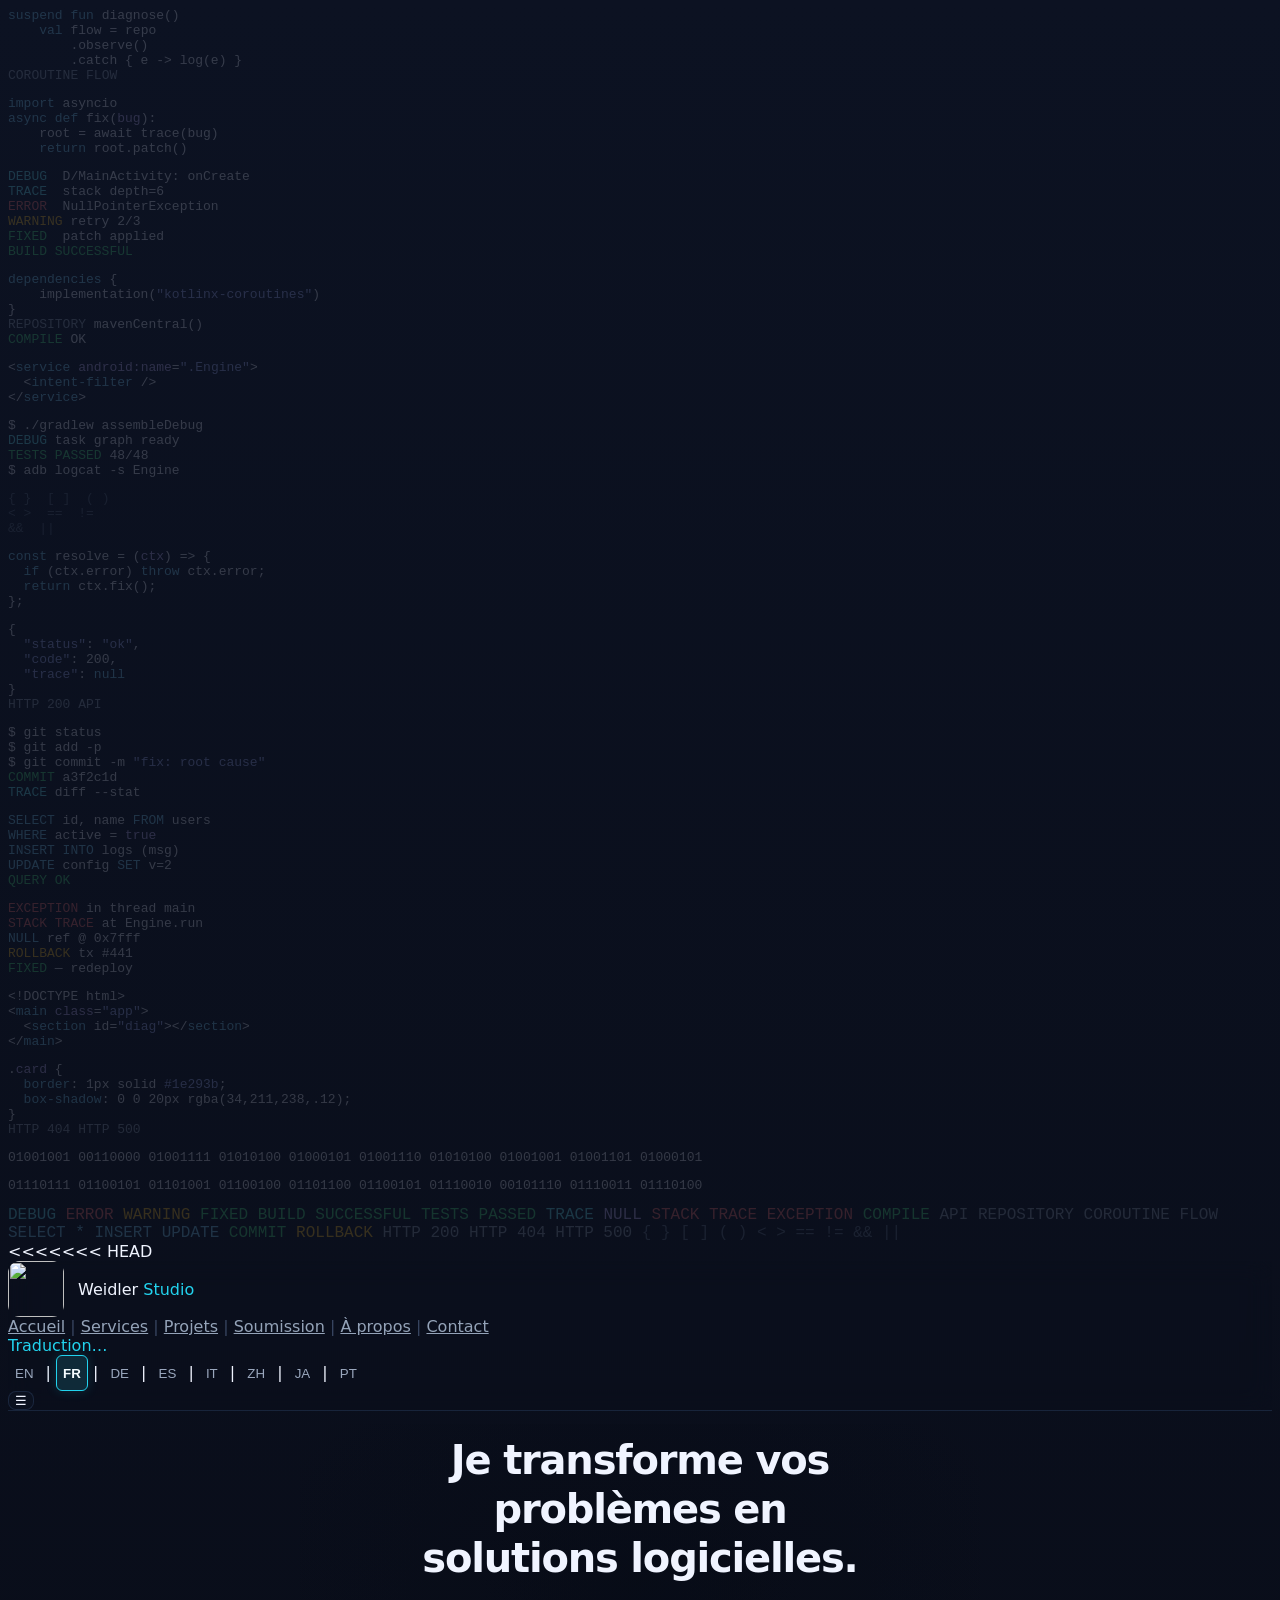
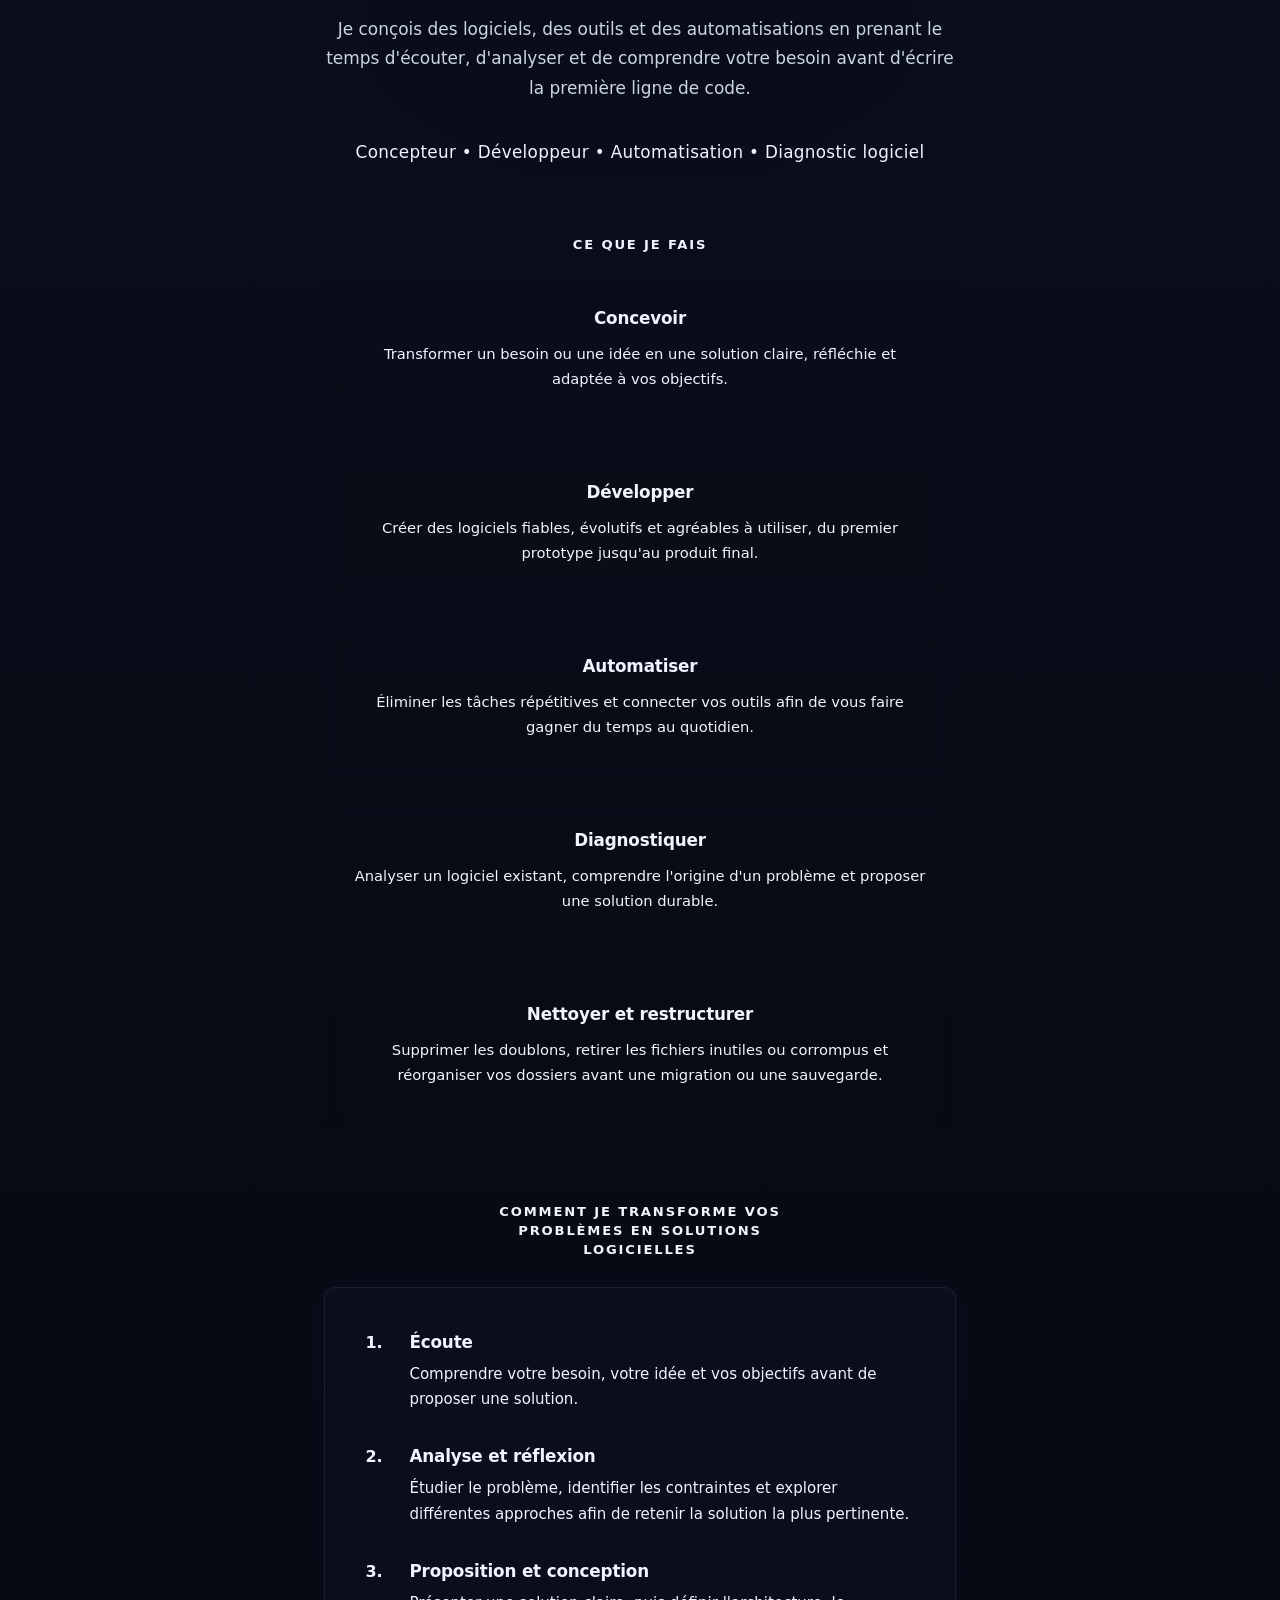
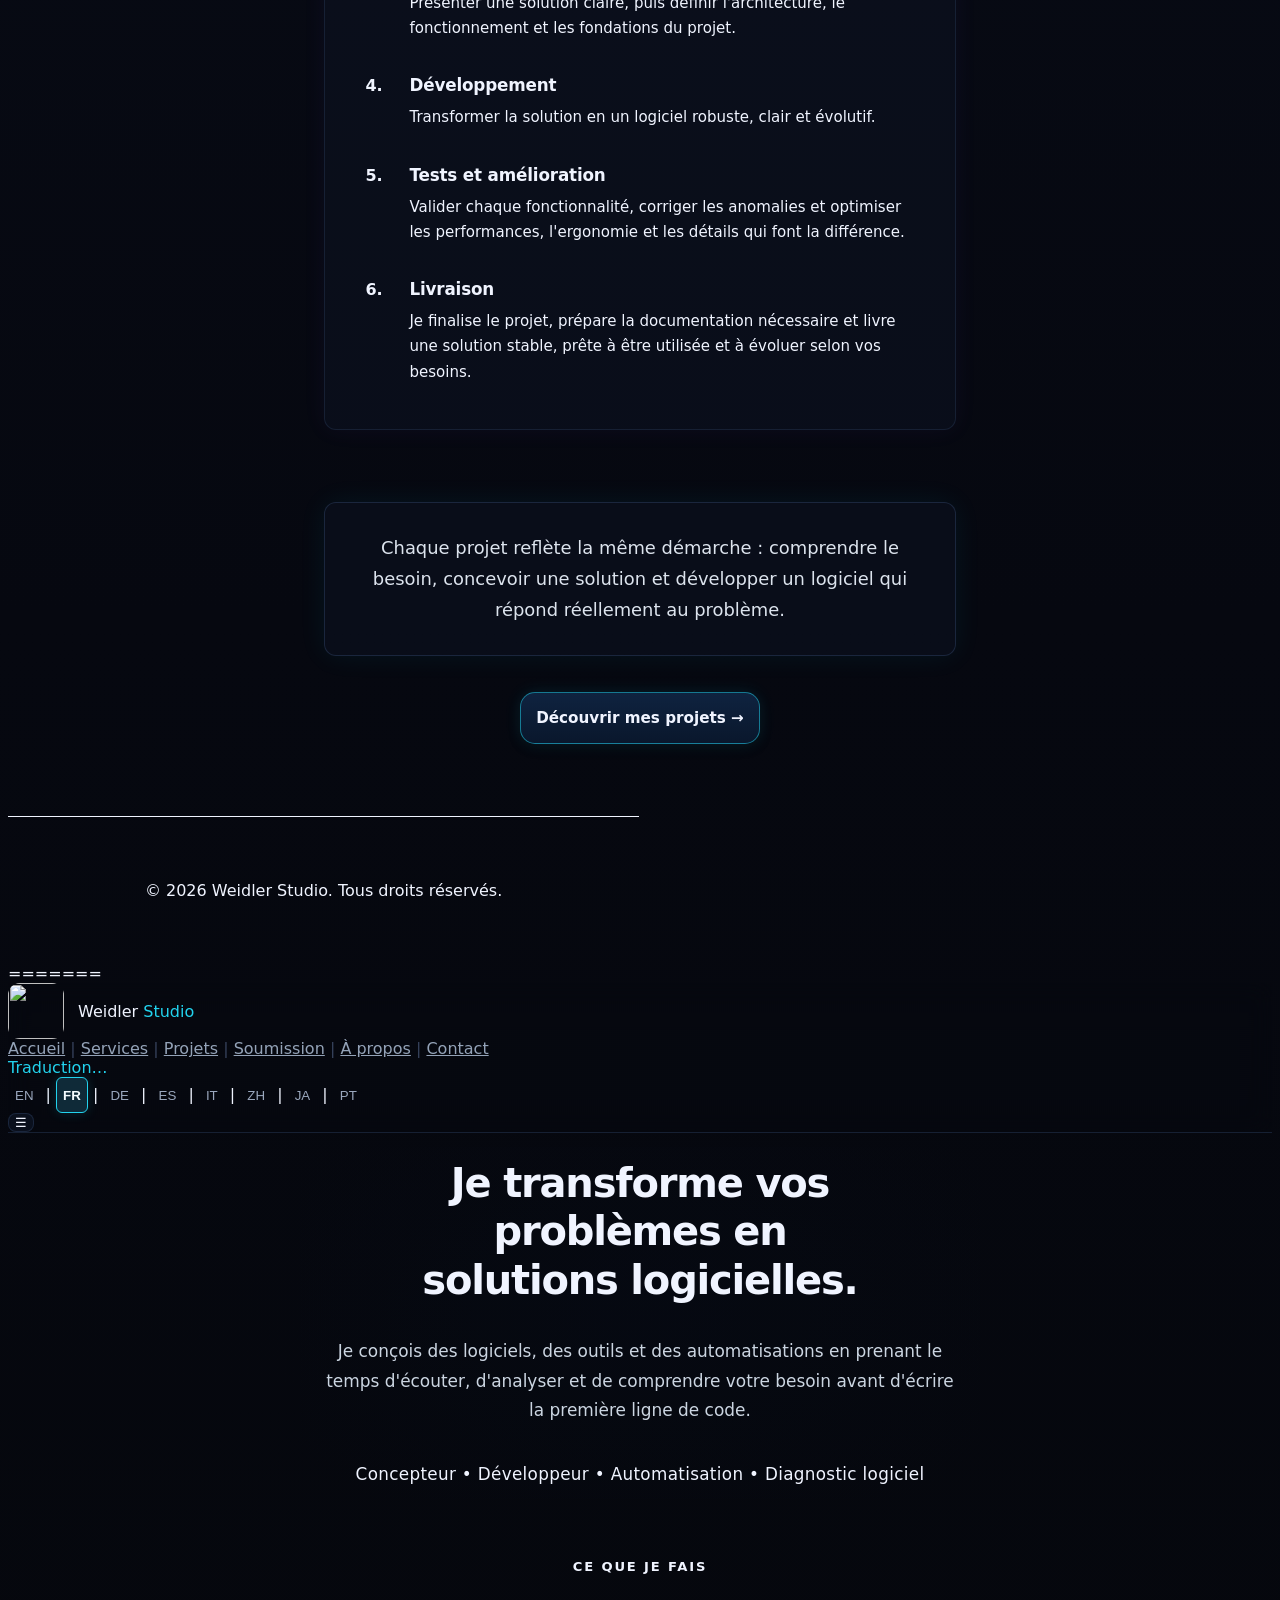
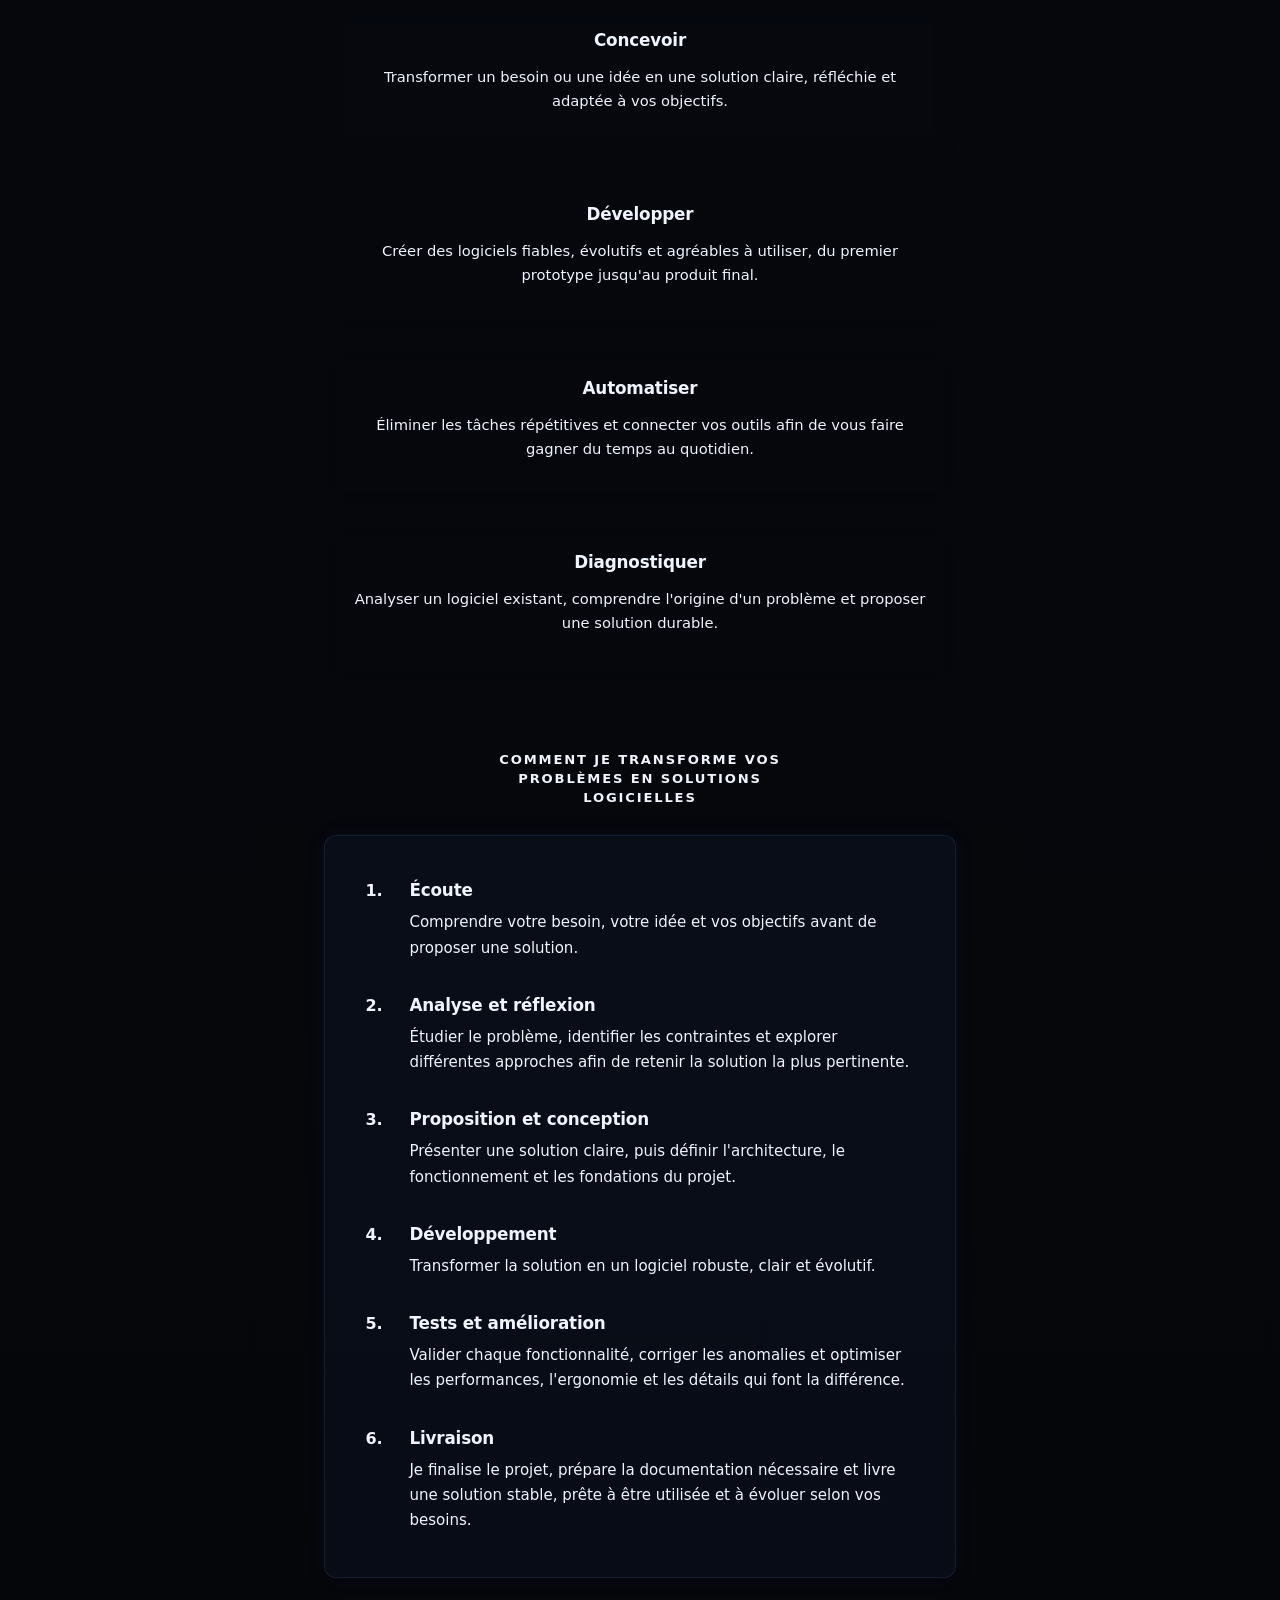
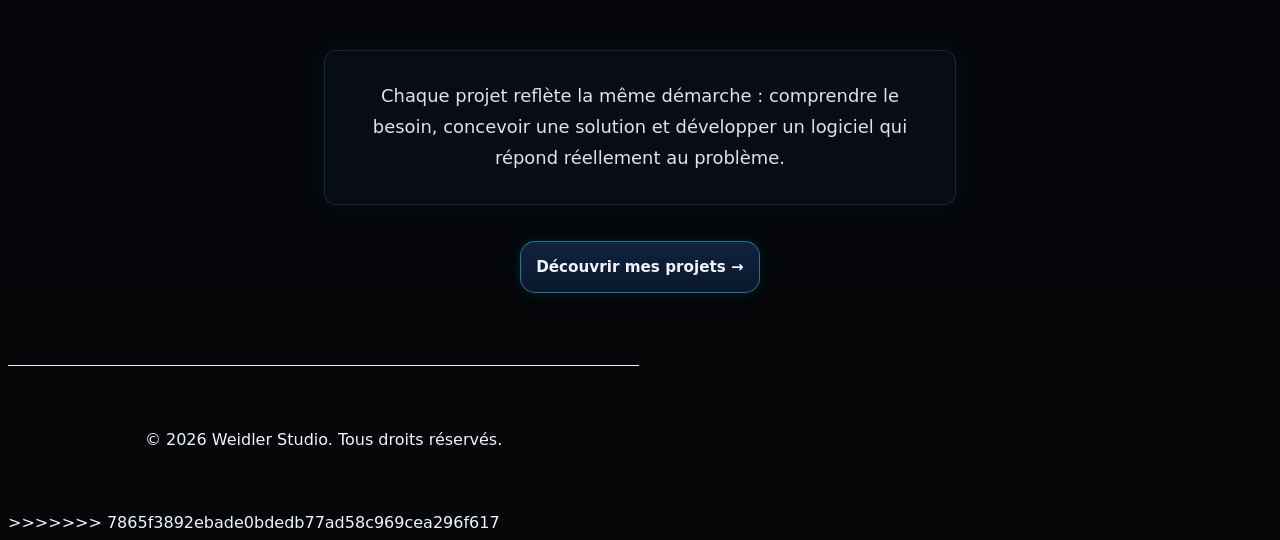
==== commit 2b429917: "2026-07-05" ====
--- a/index.html
+++ b/index.html
@@ -1,143 +1,295 @@
-<!DOCTYPE html>
-<html lang="fr">
-<head>
-    <meta charset="UTF-8">
-    <meta name="viewport" content="width=device-width, initial-scale=1.0">
-    <meta name="theme-color" content="#0a0e1a">
-    <meta name="color-scheme" content="light dark">
-    <title>Weidler Studio</title>
-    <link rel="icon" href="assets/logo/favicon.png" type="image/png">
-    <script src="js/theme.js"></script>
-    <link rel="stylesheet" href="css/site.css?v=5">
-    <link rel="stylesheet" href="css/themes.css?v=5">
-    <link rel="stylesheet" href="css/home.css?v=5">
-    <link rel="stylesheet" href="css/mobile-readability.css?v=5">
-</head>
-<body class="page-home" data-nav-root="" data-nav-active="home">
-    <script src="js/site-bg.js"></script>
-
-    <header class="site-header">
-        <div class="header-top">
-            <div class="header-brand">
-                <a href="index.html" class="logo-link">
-                    <img src="assets/logo/logo-nav.png" alt="" class="logo-icon" width="56" height="56">
-                    <span class="logo-text">Weidler <span>Studio</span></span>
-                </a>
-            </div>
-            <nav class="main-nav" id="mainNav" aria-label="Navigation principale">
-                <a href="index.html"><span class="nav-link-text" data-translate>Accueil</span></a>
-                <span class="nav-sep" aria-hidden="true">|</span>
-                <a href="services/index.html"><span class="nav-link-text" data-translate>Services</span></a>
-                <span class="nav-sep" aria-hidden="true">|</span>
-                <a href="projects/index.html"><span class="nav-link-text" data-translate>Projets</span></a>
-                <span class="nav-sep" aria-hidden="true">|</span>
-                <a href="soumission/index.html"><span class="nav-link-text" data-translate>Soumission</span></a>
-                <span class="nav-sep" aria-hidden="true">|</span>
-                <a href="about/index.html"><span class="nav-link-text" data-translate>À propos</span></a>
-                <span class="nav-sep" aria-hidden="true">|</span>
-                <a href="contact/index.html"><span class="nav-link-text" data-translate>Contact</span></a>
-            </nav>
-            <script src="js/site-nav.js?v=3"></script>
-            <span class="lang-status" id="langStatus" data-translate>Traduction…</span>
-            <nav class="lang-switcher" id="langFlags" aria-label="Choisir la langue">
-                <button type="button" class="lang-btn" data-lang="en" title="English">EN</button>
-                <span class="lang-sep" aria-hidden="true">|</span>
-                <button type="button" class="lang-btn active" data-lang="fr" title="Français">FR</button>
-                <span class="lang-sep" aria-hidden="true">|</span>
-                <button type="button" class="lang-btn" data-lang="de" title="Deutsch">DE</button>
-                <span class="lang-sep" aria-hidden="true">|</span>
-                <button type="button" class="lang-btn" data-lang="es" title="Español">ES</button>
-                <span class="lang-sep" aria-hidden="true">|</span>
-                <button type="button" class="lang-btn" data-lang="it" title="Italiano">IT</button>
-                <span class="lang-sep" aria-hidden="true">|</span>
-                <button type="button" class="lang-btn" data-lang="zh-CN" title="中文">ZH</button>
-                <span class="lang-sep" aria-hidden="true">|</span>
-                <button type="button" class="lang-btn" data-lang="ja" title="日本語">JA</button>
-                <span class="lang-sep" aria-hidden="true">|</span>
-                <button type="button" class="lang-btn" data-lang="pt" title="Português">PT</button>
-            </nav>
-            <script src="js/lang-ui.js"></script>
-            <button type="button" class="nav-toggle" id="navToggle" aria-label="Menu" aria-expanded="false">☰</button>
-        </div>
-    </header>
-    <main>
-        <section class="home-hero">
-            <h1 class="home-title">
-                <span class="home-title-line" data-translate>Je transforme vos problèmes en</span>
-                <span class="home-title-line" data-translate>solutions logicielles.</span>
-            </h1>
-            <p class="home-lead" data-translate>Je conçois des logiciels, des outils et des automatisations en prenant le temps d'écouter, d'analyser et de comprendre votre besoin avant d'écrire la première ligne de code.</p>
-            <p class="home-subtitle" data-translate>Concepteur • Développeur • Automatisation • Diagnostic logiciel</p>
-        </section>
-
-        <section class="home-section" aria-labelledby="section-services">
-            <h2 class="section-label" id="section-services" data-translate>Ce que je fais</h2>
-            <div class="home-cards-grid home-cards-grid--4">
-                <article class="home-card home-card--violet">
-                    <h3 data-translate>Concevoir</h3>
-                    <p data-translate>Transformer un besoin ou une idée en une solution claire, réfléchie et adaptée à vos objectifs.</p>
-                </article>
-                <article class="home-card home-card--blue">
-                    <h3 data-translate>Développer</h3>
-                    <p data-translate>Créer des logiciels fiables, évolutifs et agréables à utiliser, du premier prototype jusqu'au produit final.</p>
-                </article>
-                <article class="home-card home-card--cyan">
-                    <h3 data-translate>Automatiser</h3>
-                    <p data-translate>Éliminer les tâches répétitives et connecter vos outils afin de vous faire gagner du temps au quotidien.</p>
-                </article>
-                <article class="home-card home-card--violet">
-                    <h3 data-translate>Diagnostiquer</h3>
-                    <p data-translate>Analyser un logiciel existant, comprendre l'origine d'un problème et proposer une solution durable.</p>
-                </article>
-            </div>
-        </section>
-
-        <section class="home-section home-section--process" aria-labelledby="section-process">
-            <h2 class="section-label" id="section-process" data-translate>Comment je transforme vos problèmes en solutions logicielles</h2>
-            <ol class="home-process-list">
-                <li class="home-process-item">
-                    <h3 data-translate>Écoute</h3>
-                    <p data-translate>Comprendre votre besoin, votre idée et vos objectifs avant de proposer une solution.</p>
-                </li>
-                <li class="home-process-item">
-                    <h3 data-translate>Analyse et réflexion</h3>
-                    <p data-translate>Étudier le problème, identifier les contraintes et explorer différentes approches afin de retenir la solution la plus pertinente.</p>
-                </li>
-                <li class="home-process-item">
-                    <h3 data-translate>Proposition et conception</h3>
-                    <p data-translate>Présenter une solution claire, puis définir l'architecture, le fonctionnement et les fondations du projet.</p>
-                </li>
-                <li class="home-process-item">
-                    <h3 data-translate>Développement</h3>
-                    <p data-translate>Transformer la solution en un logiciel robuste, clair et évolutif.</p>
-                </li>
-                <li class="home-process-item">
-                    <h3 data-translate>Tests et amélioration</h3>
-                    <p data-translate>Valider chaque fonctionnalité, corriger les anomalies et optimiser les performances, l'ergonomie et les détails qui font la différence.</p>
-                </li>
-                <li class="home-process-item">
-                    <h3 data-translate>Livraison</h3>
-                    <p data-translate>Je finalise le projet, prépare la documentation nécessaire et livre une solution stable, prête à être utilisée et à évoluer selon vos besoins.</p>
-                </li>
-            </ol>
-        </section>
-
-        <section class="home-section home-conclusion">
-            <p class="home-lead" data-translate>Chaque projet reflète la même démarche : comprendre le besoin, concevoir une solution et développer un logiciel qui répond réellement au problème.</p>
-            <div class="hero-actions">
-                <a href="projects/index.html" class="btn home-btn--primary" data-translate>Découvrir mes projets →</a>
-            </div>
-        </section>
-    </main>
-
-    <footer class="site-footer site-footer--home">
-        <p class="site-footer-copy" data-translate>&copy; 2026 Weidler Studio. Tous droits réservés.</p>
-    </footer>
-
-    <script src="js/nav.js"></script>
-    <script src="js/mobile-nav.js"></script>
-    <script src="js/portrait-lock.js"></script>
-    <script src="js/back-to-top.js"></script>
-    <script src="js/i18n.js"></script>
-</body>
-</html>
+<<<<<<< HEAD
+<!DOCTYPE html>
+<html lang="fr">
+<head>
+    <meta charset="UTF-8">
+    <meta name="viewport" content="width=device-width, initial-scale=1.0">
+    <meta name="theme-color" content="#0a0e1a">
+    <meta name="color-scheme" content="light dark">
+    <title>Weidler Studio</title>
+    <link rel="icon" href="assets/logo/favicon.png" type="image/png">
+    <script src="js/theme.js"></script>
+    <link rel="stylesheet" href="css/site.css?v=8">
+    <link rel="stylesheet" href="css/themes.css?v=8">
+    <link rel="stylesheet" href="css/layout.css?v=8">
+    <link rel="stylesheet" href="css/interactive.css?v=8">
+    <link rel="stylesheet" href="css/home.css?v=8">
+    <link rel="stylesheet" href="css/mobile-readability.css?v=8">
+</head>
+<body class="page-home" data-nav-root="" data-nav-active="home">
+    <script src="js/site-bg.js"></script>
+
+    <header class="site-header">
+        <div class="header-top">
+            <div class="header-brand">
+                <a href="index.html" class="logo-link">
+                    <img src="assets/logo/logo-nav.png" alt="" class="logo-icon" width="56" height="56">
+                    <span class="logo-text">Weidler <span>Studio</span></span>
+                </a>
+            </div>
+            <nav class="main-nav" id="mainNav" aria-label="Navigation principale">
+                <a href="index.html"><span class="nav-link-text" data-translate>Accueil</span></a>
+                <span class="nav-sep" aria-hidden="true">|</span>
+                <a href="services/index.html"><span class="nav-link-text" data-translate>Services</span></a>
+                <span class="nav-sep" aria-hidden="true">|</span>
+                <a href="projects/index.html"><span class="nav-link-text" data-translate>Projets</span></a>
+                <span class="nav-sep" aria-hidden="true">|</span>
+                <a href="soumission/index.html"><span class="nav-link-text" data-translate>Soumission</span></a>
+                <span class="nav-sep" aria-hidden="true">|</span>
+                <a href="about/index.html"><span class="nav-link-text" data-translate>À propos</span></a>
+                <span class="nav-sep" aria-hidden="true">|</span>
+                <a href="contact/index.html"><span class="nav-link-text" data-translate>Contact</span></a>
+            </nav>
+            <script src="js/site-nav.js?v=3"></script>
+            <span class="lang-status" id="langStatus" data-translate>Traduction…</span>
+            <nav class="lang-switcher" id="langFlags" aria-label="Choisir la langue">
+                <button type="button" class="lang-btn" data-lang="en" title="English">EN</button>
+                <span class="lang-sep" aria-hidden="true">|</span>
+                <button type="button" class="lang-btn active" data-lang="fr" title="Français">FR</button>
+                <span class="lang-sep" aria-hidden="true">|</span>
+                <button type="button" class="lang-btn" data-lang="de" title="Deutsch">DE</button>
+                <span class="lang-sep" aria-hidden="true">|</span>
+                <button type="button" class="lang-btn" data-lang="es" title="Español">ES</button>
+                <span class="lang-sep" aria-hidden="true">|</span>
+                <button type="button" class="lang-btn" data-lang="it" title="Italiano">IT</button>
+                <span class="lang-sep" aria-hidden="true">|</span>
+                <button type="button" class="lang-btn" data-lang="zh-CN" title="中文">ZH</button>
+                <span class="lang-sep" aria-hidden="true">|</span>
+                <button type="button" class="lang-btn" data-lang="ja" title="日本語">JA</button>
+                <span class="lang-sep" aria-hidden="true">|</span>
+                <button type="button" class="lang-btn" data-lang="pt" title="Português">PT</button>
+            </nav>
+            <script src="js/lang-ui.js"></script>
+            <button type="button" class="nav-toggle" id="navToggle" aria-label="Menu" aria-expanded="false">☰</button>
+        </div>
+    </header>
+    <main>
+        <section class="home-hero">
+            <h1 class="home-title">
+                <span class="home-title-line" data-translate>Je transforme vos problèmes en</span>
+                <span class="home-title-line" data-translate>solutions logicielles.</span>
+            </h1>
+            <p class="home-lead" data-translate>Je conçois des logiciels, des outils et des automatisations en prenant le temps d'écouter, d'analyser et de comprendre votre besoin avant d'écrire la première ligne de code.</p>
+            <p class="home-subtitle" data-translate>Concepteur • Développeur • Automatisation • Diagnostic logiciel</p>
+        </section>
+
+        <section class="home-section" aria-labelledby="section-services">
+            <h2 class="section-label" id="section-services" data-translate>Ce que je fais</h2>
+            <div class="home-cards-grid home-cards-grid--4">
+                <article class="home-card home-card--violet">
+                    <h3 data-translate>Concevoir</h3>
+                    <p data-translate>Transformer un besoin ou une idée en une solution claire, réfléchie et adaptée à vos objectifs.</p>
+                </article>
+                <article class="home-card home-card--blue">
+                    <h3 data-translate>Développer</h3>
+                    <p data-translate>Créer des logiciels fiables, évolutifs et agréables à utiliser, du premier prototype jusqu'au produit final.</p>
+                </article>
+                <article class="home-card home-card--cyan">
+                    <h3 data-translate>Automatiser</h3>
+                    <p data-translate>Éliminer les tâches répétitives et connecter vos outils afin de vous faire gagner du temps au quotidien.</p>
+                </article>
+                <article class="home-card home-card--violet">
+                    <h3 data-translate>Diagnostiquer</h3>
+                    <p data-translate>Analyser un logiciel existant, comprendre l'origine d'un problème et proposer une solution durable.</p>
+                </article>
+                <article class="home-card home-card--blue">
+                    <h3 data-translate>Nettoyer et restructurer</h3>
+                    <p data-translate>Supprimer les doublons, retirer les fichiers inutiles ou corrompus et réorganiser vos dossiers avant une migration ou une sauvegarde.</p>
+                </article>
+            </div>
+        </section>
+
+        <section class="home-section home-section--process" aria-labelledby="section-process">
+            <h2 class="section-label" id="section-process" data-translate>Comment je transforme vos problèmes en solutions logicielles</h2>
+            <ol class="home-process-list">
+                <li class="home-process-item">
+                    <h3 data-translate>Écoute</h3>
+                    <p data-translate>Comprendre votre besoin, votre idée et vos objectifs avant de proposer une solution.</p>
+                </li>
+                <li class="home-process-item">
+                    <h3 data-translate>Analyse et réflexion</h3>
+                    <p data-translate>Étudier le problème, identifier les contraintes et explorer différentes approches afin de retenir la solution la plus pertinente.</p>
+                </li>
+                <li class="home-process-item">
+                    <h3 data-translate>Proposition et conception</h3>
+                    <p data-translate>Présenter une solution claire, puis définir l'architecture, le fonctionnement et les fondations du projet.</p>
+                </li>
+                <li class="home-process-item">
+                    <h3 data-translate>Développement</h3>
+                    <p data-translate>Transformer la solution en un logiciel robuste, clair et évolutif.</p>
+                </li>
+                <li class="home-process-item">
+                    <h3 data-translate>Tests et amélioration</h3>
+                    <p data-translate>Valider chaque fonctionnalité, corriger les anomalies et optimiser les performances, l'ergonomie et les détails qui font la différence.</p>
+                </li>
+                <li class="home-process-item">
+                    <h3 data-translate>Livraison</h3>
+                    <p data-translate>Je finalise le projet, prépare la documentation nécessaire et livre une solution stable, prête à être utilisée et à évoluer selon vos besoins.</p>
+                </li>
+            </ol>
+        </section>
+
+        <section class="home-section home-conclusion">
+            <p class="home-lead" data-translate>Chaque projet reflète la même démarche : comprendre le besoin, concevoir une solution et développer un logiciel qui répond réellement au problème.</p>
+            <div class="hero-actions">
+                <a href="projects/index.html" class="btn home-btn--primary" data-translate>Découvrir mes projets →</a>
+            </div>
+        </section>
+    </main>
+
+    <footer class="site-footer site-footer--home">
+        <p class="site-footer-copy" data-translate>&copy; 2026 Weidler Studio. Tous droits réservés.</p>
+    </footer>
+
+    <script src="js/nav.js"></script>
+    <script src="js/mobile-nav.js"></script>
+    <script src="js/portrait-lock.js"></script>
+    <script src="js/back-to-top.js"></script>
+    <script src="js/i18n.js"></script>
+</body>
+</html>
+=======
+<!DOCTYPE html>
+<html lang="fr">
+<head>
+    <meta charset="UTF-8">
+    <meta name="viewport" content="width=device-width, initial-scale=1.0">
+    <meta name="theme-color" content="#0a0e1a">
+    <meta name="color-scheme" content="light dark">
+    <title>Weidler Studio</title>
+    <link rel="icon" href="assets/logo/favicon.png" type="image/png">
+    <script src="js/theme.js"></script>
+    <link rel="stylesheet" href="css/site.css?v=5">
+    <link rel="stylesheet" href="css/themes.css?v=5">
+    <link rel="stylesheet" href="css/home.css?v=5">
+    <link rel="stylesheet" href="css/mobile-readability.css?v=5">
+</head>
+<body class="page-home" data-nav-root="" data-nav-active="home">
+    <script src="js/site-bg.js"></script>
+
+    <header class="site-header">
+        <div class="header-top">
+            <div class="header-brand">
+                <a href="index.html" class="logo-link">
+                    <img src="assets/logo/logo-nav.png" alt="" class="logo-icon" width="56" height="56">
+                    <span class="logo-text">Weidler <span>Studio</span></span>
+                </a>
+            </div>
+            <nav class="main-nav" id="mainNav" aria-label="Navigation principale">
+                <a href="index.html"><span class="nav-link-text" data-translate>Accueil</span></a>
+                <span class="nav-sep" aria-hidden="true">|</span>
+                <a href="services/index.html"><span class="nav-link-text" data-translate>Services</span></a>
+                <span class="nav-sep" aria-hidden="true">|</span>
+                <a href="projects/index.html"><span class="nav-link-text" data-translate>Projets</span></a>
+                <span class="nav-sep" aria-hidden="true">|</span>
+                <a href="soumission/index.html"><span class="nav-link-text" data-translate>Soumission</span></a>
+                <span class="nav-sep" aria-hidden="true">|</span>
+                <a href="about/index.html"><span class="nav-link-text" data-translate>À propos</span></a>
+                <span class="nav-sep" aria-hidden="true">|</span>
+                <a href="contact/index.html"><span class="nav-link-text" data-translate>Contact</span></a>
+            </nav>
+            <script src="js/site-nav.js?v=3"></script>
+            <span class="lang-status" id="langStatus" data-translate>Traduction…</span>
+            <nav class="lang-switcher" id="langFlags" aria-label="Choisir la langue">
+                <button type="button" class="lang-btn" data-lang="en" title="English">EN</button>
+                <span class="lang-sep" aria-hidden="true">|</span>
+                <button type="button" class="lang-btn active" data-lang="fr" title="Français">FR</button>
+                <span class="lang-sep" aria-hidden="true">|</span>
+                <button type="button" class="lang-btn" data-lang="de" title="Deutsch">DE</button>
+                <span class="lang-sep" aria-hidden="true">|</span>
+                <button type="button" class="lang-btn" data-lang="es" title="Español">ES</button>
+                <span class="lang-sep" aria-hidden="true">|</span>
+                <button type="button" class="lang-btn" data-lang="it" title="Italiano">IT</button>
+                <span class="lang-sep" aria-hidden="true">|</span>
+                <button type="button" class="lang-btn" data-lang="zh-CN" title="中文">ZH</button>
+                <span class="lang-sep" aria-hidden="true">|</span>
+                <button type="button" class="lang-btn" data-lang="ja" title="日本語">JA</button>
+                <span class="lang-sep" aria-hidden="true">|</span>
+                <button type="button" class="lang-btn" data-lang="pt" title="Português">PT</button>
+            </nav>
+            <script src="js/lang-ui.js"></script>
+            <button type="button" class="nav-toggle" id="navToggle" aria-label="Menu" aria-expanded="false">☰</button>
+        </div>
+    </header>
+    <main>
+        <section class="home-hero">
+            <h1 class="home-title">
+                <span class="home-title-line" data-translate>Je transforme vos problèmes en</span>
+                <span class="home-title-line" data-translate>solutions logicielles.</span>
+            </h1>
+            <p class="home-lead" data-translate>Je conçois des logiciels, des outils et des automatisations en prenant le temps d'écouter, d'analyser et de comprendre votre besoin avant d'écrire la première ligne de code.</p>
+            <p class="home-subtitle" data-translate>Concepteur • Développeur • Automatisation • Diagnostic logiciel</p>
+        </section>
+
+        <section class="home-section" aria-labelledby="section-services">
+            <h2 class="section-label" id="section-services" data-translate>Ce que je fais</h2>
+            <div class="home-cards-grid home-cards-grid--4">
+                <article class="home-card home-card--violet">
+                    <h3 data-translate>Concevoir</h3>
+                    <p data-translate>Transformer un besoin ou une idée en une solution claire, réfléchie et adaptée à vos objectifs.</p>
+                </article>
+                <article class="home-card home-card--blue">
+                    <h3 data-translate>Développer</h3>
+                    <p data-translate>Créer des logiciels fiables, évolutifs et agréables à utiliser, du premier prototype jusqu'au produit final.</p>
+                </article>
+                <article class="home-card home-card--cyan">
+                    <h3 data-translate>Automatiser</h3>
+                    <p data-translate>Éliminer les tâches répétitives et connecter vos outils afin de vous faire gagner du temps au quotidien.</p>
+                </article>
+                <article class="home-card home-card--violet">
+                    <h3 data-translate>Diagnostiquer</h3>
+                    <p data-translate>Analyser un logiciel existant, comprendre l'origine d'un problème et proposer une solution durable.</p>
+                </article>
+            </div>
+        </section>
+
+        <section class="home-section home-section--process" aria-labelledby="section-process">
+            <h2 class="section-label" id="section-process" data-translate>Comment je transforme vos problèmes en solutions logicielles</h2>
+            <ol class="home-process-list">
+                <li class="home-process-item">
+                    <h3 data-translate>Écoute</h3>
+                    <p data-translate>Comprendre votre besoin, votre idée et vos objectifs avant de proposer une solution.</p>
+                </li>
+                <li class="home-process-item">
+                    <h3 data-translate>Analyse et réflexion</h3>
+                    <p data-translate>Étudier le problème, identifier les contraintes et explorer différentes approches afin de retenir la solution la plus pertinente.</p>
+                </li>
+                <li class="home-process-item">
+                    <h3 data-translate>Proposition et conception</h3>
+                    <p data-translate>Présenter une solution claire, puis définir l'architecture, le fonctionnement et les fondations du projet.</p>
+                </li>
+                <li class="home-process-item">
+                    <h3 data-translate>Développement</h3>
+                    <p data-translate>Transformer la solution en un logiciel robuste, clair et évolutif.</p>
+                </li>
+                <li class="home-process-item">
+                    <h3 data-translate>Tests et amélioration</h3>
+                    <p data-translate>Valider chaque fonctionnalité, corriger les anomalies et optimiser les performances, l'ergonomie et les détails qui font la différence.</p>
+                </li>
+                <li class="home-process-item">
+                    <h3 data-translate>Livraison</h3>
+                    <p data-translate>Je finalise le projet, prépare la documentation nécessaire et livre une solution stable, prête à être utilisée et à évoluer selon vos besoins.</p>
+                </li>
+            </ol>
+        </section>
+
+        <section class="home-section home-conclusion">
+            <p class="home-lead" data-translate>Chaque projet reflète la même démarche : comprendre le besoin, concevoir une solution et développer un logiciel qui répond réellement au problème.</p>
+            <div class="hero-actions">
+                <a href="projects/index.html" class="btn home-btn--primary" data-translate>Découvrir mes projets →</a>
+            </div>
+        </section>
+    </main>
+
+    <footer class="site-footer site-footer--home">
+        <p class="site-footer-copy" data-translate>&copy; 2026 Weidler Studio. Tous droits réservés.</p>
+    </footer>
+
+    <script src="js/nav.js"></script>
+    <script src="js/mobile-nav.js"></script>
+    <script src="js/portrait-lock.js"></script>
+    <script src="js/back-to-top.js"></script>
+    <script src="js/i18n.js"></script>
+</body>
+</html>
+>>>>>>> 7865f3892ebade0bdedb77ad58c969cea296f617
--- a/css/site.css
+++ b/css/site.css
@@ -1,11 +1,26 @@
 :root {
+    --radius: 10px;
+    --btn-radius: 15px;
+    --header-h: 64px;
+    --font: "Segoe UI", system-ui, -apple-system, BlinkMacSystemFont, sans-serif;
+<<<<<<< HEAD
+=======
+}
+
+/* ── Thème nuit (valeurs d’origine, inchangées) ── */
+:root,
+html[data-theme="night"],
+html[data-theme="auto"][data-theme-effective="night"] {
     --bg-deep: #060810;
     --bg-top: #0c1222;
+    --bg-gradient-end: #040608;
     --bg-surface: rgba(14, 20, 36, 0.72);
     --bg-card: rgba(12, 18, 32, 0.85);
     --border: rgba(56, 80, 120, 0.35);
     --text: #f0f4ff;
     --text-muted: #94a3b8;
+    --text-muted-soft: #b4c1d3;
+    --lead-color: #cbd5e1;
     --accent: #22d3ee;
     --accent-dim: #0891b2;
     --accent-violet: #8b5cf6;
@@ -17,175 +32,67 @@
     --badge-dev: #c9a227;
     --badge-soon: #64748b;
     --badge-tool: #3b82f6;
-    --radius: 10px;
-    --btn-radius: 15px;
-    --header-h: 64px;
-    --lang-bar-h: 34px;
-    --font: "Segoe UI", system-ui, -apple-system, BlinkMacSystemFont, sans-serif;
-}
-
-*, *::before, *::after { box-sizing: border-box; margin: 0; padding: 0; }
+    --header-bg: rgba(8, 12, 22, 0.92);
+    --surface-color: #1b2234;
+    --preferences-text: #ffffff;
+    --btn-primary-bg: linear-gradient(180deg, rgba(16, 38, 68, 0.92) 0%, rgba(10, 24, 46, 0.96) 100%);
+    --btn-primary-bg-hover: linear-gradient(180deg, rgba(20, 48, 82, 0.96) 0%, rgba(14, 30, 54, 1) 100%);
+    --btn-primary-border: rgba(34, 211, 238, 0.52);
+    --btn-primary-border-hover: rgba(34, 211, 238, 0.72);
+    --btn-secondary-bg: rgba(8, 12, 24, 0.5);
+    --btn-secondary-border: rgba(139, 92, 246, 0.42);
+    --lang-inactive: #9aa7bd;
+    --lang-active-bg: #0f2a38;
+    --lang-active-text: #f4fcff;
+    --lang-toggle-bg: #0f2a38;
+    --lang-toggle-border: #22d3ee;
+    --dropdown-bg: rgba(12, 18, 32, 0.98);
+    --panel-muted-bg: rgba(14, 20, 36, 0.52);
+    --panel-muted-border: rgba(56, 80, 120, 0.28);
+    --conclusion-bg: rgba(14, 20, 36, 0.48);
+    --conclusion-border: rgba(56, 80, 120, 0.38);
+    --conclusion-text: #dce3ed;
+    --meta-theme-color: #0a0e1a;
+>>>>>>> 7865f3892ebade0bdedb77ad58c969cea296f617
+}
 
 html {
     scroll-behavior: smooth;
-    overflow-x: hidden;
 }
 
 body {
-    background: linear-gradient(180deg, var(--bg-top) 0%, var(--bg-deep) 55%, #040608 100%);
+    background: linear-gradient(180deg, var(--bg-top) 0%, var(--bg-deep) 55%, var(--bg-gradient-end) 100%);
     color: var(--text);
     font-family: var(--font);
-    line-height: 1.5;
-    overflow-x: hidden;
-    padding-top: calc(var(--header-h) + var(--lang-bar-h));
-    min-width: 0;
-    position: relative;
-    isolation: isolate;
-}
-
-main,
-.site-footer {
-    position: relative;
-    z-index: 1;
 }
 
 /* ── Arrière-plan décoratif (toutes les pages) ── */
 .home-bg-deco {
-    position: fixed;
-    inset: 0;
-    z-index: 0;
-    pointer-events: none;
-    overflow: hidden;
-    mask-image: radial-gradient(ellipse 56% 42% at 50% 32%, transparent 0%, black 74%);
-    -webkit-mask-image: radial-gradient(ellipse 56% 42% at 50% 32%, transparent 0%, black 74%);
-}
-
-.page-home .home-bg-deco {
-    mask-image: radial-gradient(ellipse 56% 38% at 50% 22%, transparent 0%, black 74%);
-    -webkit-mask-image: radial-gradient(ellipse 56% 38% at 50% 22%, transparent 0%, black 74%);
+    opacity: 0.18;
 }
 
 .home-bg-side {
-    position: absolute;
-    top: calc(var(--header-h) + var(--lang-bar-h));
-    bottom: 0;
-    width: min(210px, 16vw);
-    display: flex;
-    flex-direction: column;
-    justify-content: space-between;
-    gap: clamp(16px, 3vh, 32px);
-    padding: clamp(12px, 2vh, 24px) 0 clamp(20px, 3vh, 40px);
     font-family: "Cascadia Code", "Consolas", "Courier New", monospace;
-    font-size: clamp(0.56rem, 0.95vw, 0.7rem);
-    line-height: 1.5;
-    opacity: 0.095;
-    user-select: none;
-}
-
-.home-bg-side--left {
-    left: 0;
-    padding-left: clamp(4px, 0.8vw, 12px);
-    mask-image: linear-gradient(to right, black 55%, transparent 100%);
-    -webkit-mask-image: linear-gradient(to right, black 55%, transparent 100%);
-}
-
-.home-bg-side--right {
-    right: 0;
-    padding-right: clamp(4px, 0.8vw, 12px);
-    text-align: right;
-    mask-image: linear-gradient(to left, black 55%, transparent 100%);
-    -webkit-mask-image: linear-gradient(to left, black 55%, transparent 100%);
-}
-
-.home-bg-block {
-    margin: 0;
-    white-space: pre-wrap;
-    word-break: break-word;
-    flex-shrink: 0;
+    opacity: 1;
 }
 
 .home-bg-block--symbols {
-    font-size: clamp(0.62rem, 1vw, 0.76rem);
-    letter-spacing: 0.08em;
     opacity: 0.85;
 }
 
 .home-bg-edge {
-    position: absolute;
-    left: 0;
-    right: 0;
-    display: flex;
-    justify-content: space-between;
-    gap: clamp(16px, 4vw, 48px);
-    padding: 0 clamp(8px, 2vw, 40px) clamp(20px, 3vh, 36px);
     font-family: "Cascadia Code", "Consolas", "Courier New", monospace;
-    font-size: clamp(0.52rem, 0.85vw, 0.65rem);
-    line-height: 1.45;
-    opacity: 0.08;
-    user-select: none;
-}
-
-.home-bg-edge--bottom { bottom: 0; }
-
-.home-bg-edge .home-bg-block {
-    max-width: 42%;
-    margin: 0;
+    opacity: 1;
 }
 
 .home-bg-scatter {
-    position: absolute;
-    inset: calc(var(--header-h) + var(--lang-bar-h)) 0 0 0;
     font-family: "Cascadia Code", "Consolas", "Courier New", monospace;
-    font-size: clamp(0.54rem, 0.9vw, 0.68rem);
-    opacity: 0.07;
-    user-select: none;
-}
-
-.home-bg-kw,
+    opacity: 1;
+}
+
 .home-bg-sym {
-    position: absolute;
-    white-space: nowrap;
-    letter-spacing: 0.04em;
-}
-
-.home-bg-sym { color: #64748b; font-weight: 600; }
-
-.home-bg-scatter .home-bg-kw:nth-child(1)  { top: 8%;   left: 3%;  }
-.home-bg-scatter .home-bg-kw:nth-child(2)  { top: 52%;  left: 2%;  }
-.home-bg-scatter .home-bg-kw:nth-child(3)  { top: 72%;  left: 4%;  }
-.home-bg-scatter .home-bg-kw:nth-child(4)  { top: 88%;  left: 3%;  }
-.home-bg-scatter .home-bg-kw:nth-child(5)  { top: 94%;  left: 6%;  }
-.home-bg-scatter .home-bg-kw:nth-child(6)  { top: 62%;  left: 5%;  }
-.home-bg-scatter .home-bg-kw:nth-child(7)  { top: 12%;  left: 5%;  }
-.home-bg-scatter .home-bg-kw:nth-child(8)  { top: 78%;  left: 2%;  }
-.home-bg-scatter .home-bg-kw:nth-child(9)  { top: 42%;  left: 3%;  }
-.home-bg-scatter .home-bg-kw:nth-child(10) { top: 96%;  left: 4%;  }
-.home-bg-scatter .home-bg-kw:nth-child(11) { top: 10%;  right: 3%;  }
-.home-bg-scatter .home-bg-kw:nth-child(12) { top: 48%;  right: 2%;  }
-.home-bg-scatter .home-bg-kw:nth-child(13) { top: 68%;  right: 4%;  }
-.home-bg-scatter .home-bg-kw:nth-child(14) { top: 84%;  right: 3%;  }
-.home-bg-scatter .home-bg-kw:nth-child(15) { top: 92%;  right: 5%;  }
-.home-bg-scatter .home-bg-kw:nth-child(16) { top: 58%;  right: 2%;  }
-.home-bg-scatter .home-bg-kw:nth-child(17) { top: 14%;  right: 4%;  }
-.home-bg-scatter .home-bg-kw:nth-child(18) { top: 76%;  right: 3%;  }
-.home-bg-scatter .home-bg-kw:nth-child(19) { top: 6%;   right: 6%;  }
-.home-bg-scatter .home-bg-kw:nth-child(20) { top: 95%;  right: 2%;  }
-.home-bg-scatter .home-bg-kw:nth-child(21) { top: 38%;  right: 3%;  }
-.home-bg-scatter .home-bg-kw:nth-child(22) { top: 54%;  right: 5%;  }
-.home-bg-scatter .home-bg-kw:nth-child(23) { top: 82%;  right: 4%;  }
-.home-bg-scatter .home-bg-sym:nth-child(24) { top: 5%;  left: 7%;  }
-.home-bg-scatter .home-bg-sym:nth-child(25) { top: 90%; left: 7%;  }
-.home-bg-scatter .home-bg-sym:nth-child(26) { top: 96%; left: 2%;  }
-.home-bg-scatter .home-bg-sym:nth-child(27) { top: 46%; left: 2%;  }
-.home-bg-scatter .home-bg-sym:nth-child(28) { top: 58%; left: 6%;  }
-.home-bg-scatter .home-bg-sym:nth-child(29) { top: 4%;  right: 8%;  }
-.home-bg-scatter .home-bg-sym:nth-child(30) { top: 88%; right: 7%;  }
-.home-bg-scatter .home-bg-sym:nth-child(31) { top: 97%; right: 3%;  }
-.home-bg-scatter .home-bg-sym:nth-child(32) { top: 44%; right: 2%;  }
-.home-bg-scatter .home-bg-sym:nth-child(33) { top: 56%; right: 6%;  }
-.home-bg-scatter .home-bg-sym:nth-child(34) { top: 72%; right: 2%;  }
-.home-bg-scatter .home-bg-sym:nth-child(35) { top: 18%; left: 2%;  }
-.home-bg-scatter .home-bg-sym:nth-child(36) { top: 16%; right: 2%;  }
+    color: #64748b;
+}
 
 .home-bg-deco .code-kw { color: #7dd3fc; }
 .home-bg-deco .code-str { color: #a5b4fc; }
@@ -199,121 +106,66 @@
 
 img, video, svg { max-width: 100%; height: auto; }
 
-/* Évite le bleu par défaut des liens navigateur */
-a {
-    color: inherit;
-}
-a:visited {
-    color: inherit;
-}
+/* ── Liens (base) ── */
+a { color: inherit; }
+a:visited { color: inherit; }
+
 a.home-contact-email,
 a.home-contact-email:visited {
     color: var(--accent);
     text-decoration: none;
 }
-a:not(.btn-primary):not(.btn-download-nexus):not(.product-card):not(.logo-link):hover {
+<<<<<<< HEAD
+=======
+a:not(.btn-primary):not(.btn-download-nexus):not(.product-card):not(.logo-link):not(.home-btn--primary):not(.home-btn--secondary):hover {
     color: var(--accent);
 }
-
-/* Contact accueil — filet si home.css absent ou pas à jour */
+>>>>>>> 7865f3892ebade0bdedb77ad58c969cea296f617
+
+/* ── Contact accueil ── */
 .home-contact {
-    display: flex;
-    flex-direction: column;
-    align-items: center;
-    justify-content: center;
-    width: 100%;
-    margin-top: clamp(48px, 8vw, 72px);
-    padding: clamp(28px, 5vw, 36px) clamp(20px, 4vw, 32px);
-    text-align: center;
     background: var(--bg-surface);
     border: 1px solid rgba(34, 211, 238, 0.25);
     border-radius: var(--radius);
     box-shadow: var(--glow-cyan);
-    box-sizing: border-box;
-}
+}
+
 .home-contact-lead {
     color: var(--text-muted);
-    font-size: clamp(0.95rem, 2.4vw, 1.05rem);
-    line-height: 1.65;
-    max-width: 42ch;
-    width: 100%;
-    margin: 0 auto 16px;
-    text-align: center;
-}
+}
+
 .home-contact-email {
-    display: inline-block;
-    font-size: clamp(1rem, 2.6vw, 1.12rem);
-    font-weight: 600;
     color: var(--accent);
-    text-decoration: none;
-    padding: 10px 18px;
     border-radius: var(--btn-radius);
     border: 1px solid rgba(34, 211, 238, 0.4);
     background: var(--accent-soft);
 }
-.site-footer--home {
-    display: flex;
-    flex-direction: column;
-    align-items: center;
-    gap: 8px;
-    text-align: center;
-}
 
 /* ── Header ── */
 .site-header {
+<<<<<<< HEAD
+=======
     position: fixed;
     top: 0;
     left: 0;
     right: 0;
     z-index: 200;
-    background: rgba(8, 12, 22, 0.92);
+>>>>>>> 7865f3892ebade0bdedb77ad58c969cea296f617
+    background: var(--header-bg);
     backdrop-filter: blur(12px);
     -webkit-backdrop-filter: blur(12px);
     border-bottom: 1px solid var(--border);
 }
 
-.header-top {
-    display: grid;
-    grid-template-columns: auto 1fr auto auto;
-    grid-template-areas: "brand nav contact toggle";
-    align-items: center;
-    gap: clamp(10px, 2vw, 20px);
-    flex-wrap: wrap;
-    padding: 10px clamp(16px, 4vw, 40px);
-    min-height: var(--header-h);
-}
-
-.header-brand { grid-area: brand; min-width: 0; }
-.main-nav {
-    grid-area: nav;
-    justify-self: end;
-}
-.header-contact { grid-area: contact; }
-.nav-toggle { grid-area: toggle; }
-
-.header-brand {
-    display: flex;
-    align-items: center;
-    gap: 12px;
-    min-width: 0;
-}
-
 .header-contact,
 .home-header-contact {
-    display: inline-flex;
-    align-items: center;
-    justify-content: center;
-    padding: 7px 16px;
-    font-size: clamp(0.68rem, 1.6vw, 0.75rem);
-    font-weight: 700;
-    letter-spacing: 0.1em;
-    text-transform: uppercase;
-    text-decoration: none;
     color: var(--accent);
     border: 1px solid rgba(34, 211, 238, 0.45);
     border-radius: var(--radius);
     background: rgba(34, 211, 238, 0.06);
     box-shadow: var(--glow-cyan);
+<<<<<<< HEAD
+=======
     transition: background 0.2s, border-color 0.2s, transform 0.2s;
     white-space: nowrap;
     flex-shrink: 0;
@@ -323,7 +175,7 @@
 .home-header-contact:hover {
     background: rgba(34, 211, 238, 0.14);
     border-color: rgba(34, 211, 238, 0.65);
-    transform: translateY(-1px);
+    transform: translateY(-14px);
     color: var(--accent);
 }
 
@@ -333,101 +185,90 @@
     gap: clamp(10px, 1.2vw, 14px);
     text-decoration: none;
     min-width: 0;
+>>>>>>> 7865f3892ebade0bdedb77ad58c969cea296f617
 }
 
 .logo-icon {
-    width: auto;
-    height: clamp(48px, 5vw, 56px);
-    max-height: 56px;
-    object-fit: contain;
-    flex-shrink: 0;
-    display: block;
-    filter:
-        brightness(1.14)
-        saturate(0.96)
-        drop-shadow(0 0 5px rgba(139, 92, 246, 0.2))
-        drop-shadow(0 0 14px rgba(34, 211, 238, 0.09));
-}
-
-.logo-text {
-    font-size: clamp(0.95rem, 2.8vw, 1.15rem);
-    font-weight: 700;
-    color: var(--text);
-    letter-spacing: -0.02em;
-    white-space: nowrap;
-}
-
+    border-radius: 12px;
+}
+
+.logo-text { color: var(--text); }
 .logo-text span { color: var(--accent); }
 
 .nav-toggle {
-    display: none;
     background: var(--bg-card);
     border: 1px solid var(--border);
     color: var(--text);
-    width: 40px;
-    height: 40px;
     border-radius: 8px;
-    font-size: 1.25rem;
-    cursor: pointer;
-    flex-shrink: 0;
-}
-
-.lang-bar {
+}
+
+.lang-status { color: var(--accent); }
+
+.lang-switcher:not(.lang-dropdown-menu) {
+    border: 0;
+}
+
+.lang-dropdown-toggle {
+    font-family: inherit;
+<<<<<<< HEAD
+=======
+    font-size: clamp(0.72rem, 1.8vw, 0.82rem);
+    font-weight: 600;
+    letter-spacing: 0.08em;
+    text-transform: uppercase;
+>>>>>>> 7865f3892ebade0bdedb77ad58c969cea296f617
+    color: var(--lang-active-text);
+    background: var(--lang-toggle-bg);
+    border: 1px solid var(--lang-toggle-border);
+    border-radius: 6px;
+    box-shadow: 0 0 12px rgba(34, 211, 238, 0.16);
+}
+
+.main-nav .lang-dropdown--nav .lang-dropdown-toggle {
+    background: rgba(15, 42, 56, 0.85);
+    border-color: rgba(34, 211, 238, 0.45);
+    box-shadow: 0 0 10px rgba(34, 211, 238, 0.1);
+}
+
+.lang-dropdown-chevron { color: var(--accent); }
+
+.lang-dropdown-menu {
+<<<<<<< HEAD
+=======
+    position: absolute;
+    top: calc(100% + 6px);
+    right: 0;
+    z-index: 300;
     display: flex;
-    align-items: center;
-    justify-content: flex-end;
-    gap: 14px;
-    min-height: var(--lang-bar-h);
-    padding: 6px clamp(16px, 4vw, 40px) 10px;
-    border-top: 1px solid rgba(56, 80, 120, 0.35);
-}
-
-.lang-status {
-    font-size: 0.68rem;
-    color: var(--accent);
-    display: none;
-    white-space: nowrap;
-    letter-spacing: 0.02em;
-}
-.lang-status.visible { display: inline; }
-
-.lang-switcher {
-    display: flex;
-    flex-wrap: wrap;
-    align-items: center;
-    justify-content: flex-end;
-    gap: 0;
-    font-size: clamp(0.72rem, 1.8vw, 0.82rem);
-    letter-spacing: 0.06em;
-    text-transform: uppercase;
-}
-
-.lang-sep {
-    color: var(--border);
-    margin: 0 clamp(8px, 1.5vw, 12px);
-    font-weight: 300;
-    user-select: none;
-    opacity: 0.9;
+    flex-direction: column;
+    gap: 2px;
+    min-width: 72px;
+    padding: 6px;
+    margin: 0;
+>>>>>>> 7865f3892ebade0bdedb77ad58c969cea296f617
+    background: var(--dropdown-bg);
+    border: 1px solid rgba(34, 211, 238, 0.35);
+    border-radius: 8px;
+    box-shadow: var(--glow-cyan), 0 8px 24px rgba(0, 0, 0, 0.35);
+    backdrop-filter: blur(10px);
+    -webkit-backdrop-filter: blur(10px);
 }
 
 .lang-btn {
-    background: #101827;
-    border: 1px solid #243044;
-    color: #9aa7bd;
-    padding: 6px 8px;
+    background: transparent;
+    border: 1px solid transparent;
+    color: var(--lang-inactive);
+<<<<<<< HEAD
+=======
+    padding: 8px 10px;
     min-height: 36px;
+>>>>>>> 7865f3892ebade0bdedb77ad58c969cea296f617
     font-family: inherit;
-    font-size: inherit;
-    font-weight: 500;
-    letter-spacing: inherit;
-    text-transform: inherit;
-    cursor: pointer;
-    white-space: nowrap;
-    transition: color 0.2s ease, background 0.2s ease, border-color 0.2s ease, box-shadow 0.2s ease;
     border-radius: 6px;
     box-shadow: none;
-    -webkit-tap-highlight-color: transparent;
-}
+}
+<<<<<<< HEAD
+=======
 .lang-btn .lang-native {
     font-weight: 400;
     text-transform: none;
@@ -440,268 +281,144 @@
     box-shadow: 0 0 10px rgba(34, 211, 238, 0.1);
 }
 .lang-btn.active {
-    background: #0f2a38;
-    border-color: #22d3ee;
-    color: #f4fcff;
+    background: var(--lang-active-bg);
+    border-color: var(--lang-toggle-border);
+    color: var(--lang-active-text);
     font-weight: 600;
     box-shadow: 0 0 12px rgba(34, 211, 238, 0.16);
 }
 .lang-btn:disabled { opacity: 0.4; cursor: wait; }
-
-.main-nav {
-    display: flex;
-    align-items: center;
-    gap: clamp(10px, 2.5vw, 22px);
-    flex-wrap: wrap;
-}
-.main-nav a {
+>>>>>>> 7865f3892ebade0bdedb77ad58c969cea296f617
+
+.lang-btn .lang-native { opacity: 0.88; }
+
+.main-nav a { color: var(--text-muted); }
+
+.main-nav .nav-sep {
+    color: rgba(94, 115, 154, 0.55);
+}
+
+/* ── Footer ── */
+.site-footer {
     color: var(--text-muted);
-    text-decoration: none;
-    font-size: clamp(0.78rem, 1.9vw, 0.88rem);
-    font-weight: 500;
-    transition: color 0.2s;
-    white-space: nowrap;
-}
-.main-nav a:hover { color: var(--text); }
-.main-nav a.active {
-    color: var(--accent);
-    font-weight: 600;
-    box-shadow: inset 0 -2px 0 var(--accent);
-}
-
-/* ── Layout ── */
-main {
-    width: 100%;
-    max-width: 1000px;
-    margin: 0 auto;
-    padding: clamp(32px, 6vw, 56px) clamp(16px, 4vw, 24px);
-}
-
-.site-footer {
-    text-align: center;
-    color: var(--text-muted);
-    font-size: clamp(0.75rem, 2vw, 0.8rem);
-    padding: clamp(28px, 6vw, 40px) clamp(16px, 4vw, 24px);
     border-top: 1px solid var(--border);
-    margin-top: 8px;
-    max-width: 1000px;
-    margin-left: auto;
-    margin-right: auto;
 }
 
 /* ── Badges ── */
-.badge {
-    display: inline-block;
-    padding: 3px 10px;
-    border-radius: 20px;
-    font-size: 0.68rem;
-    font-weight: 700;
-    letter-spacing: 0.05em;
-    text-transform: uppercase;
-    margin-bottom: 12px;
-    width: fit-content;
-}
+.badge { border-radius: 20px; }
+
 .badge-available {
     background: var(--accent-soft);
     color: var(--accent);
 }
+
 .badge-soon {
     background: rgba(100, 116, 139, 0.2);
     color: var(--badge-soon);
 }
+
 .badge-tool {
     background: rgba(59, 130, 246, 0.15);
     color: var(--badge-tool);
 }
 
-/* ── Product pages ── */
-.page-hero {
-    display: grid;
-    grid-template-columns: 1.1fr 0.9fr;
-    gap: clamp(24px, 5vw, 40px);
-    align-items: center;
-    margin-bottom: clamp(40px, 8vw, 64px);
-}
-
-.page-hero h1 {
-    font-size: clamp(1.75rem, 5vw, 2.4rem);
-    font-weight: 800;
-    letter-spacing: -0.03em;
-    margin-bottom: 14px;
-    color: var(--text);
-    line-height: 1.2;
-}
-
-.page-hero .lead {
-    color: #cbd5e1;
-    font-size: clamp(0.95rem, 2.4vw, 1.05rem);
-    line-height: 1.65;
-    margin-bottom: 24px;
-    max-width: 54ch;
-}
+/* ── Pages produits ── */
+.lead { color: var(--lead-color); }
+.page-hero h1 { color: var(--text); }
 
 .preview-box {
     background: var(--bg-card);
     border: 1px solid rgba(34, 211, 238, 0.28);
     border-radius: var(--radius);
-    aspect-ratio: 16 / 10;
-    min-height: 160px;
-    width: 100%;
-    overflow: hidden;
     box-shadow: var(--glow-cyan);
     backdrop-filter: blur(8px);
     -webkit-backdrop-filter: blur(8px);
 }
-.preview-box img {
-    width: 100%;
-    height: 100%;
-    object-fit: cover;
-    object-position: center;
-    display: block;
-}
-.preview-box picture {
-    display: block;
-    width: 100%;
-    height: 100%;
-}
-.preview-box.contain img { object-fit: contain; padding: 16px; }
-
-.nexus-bridge-preview img {
-    object-fit: contain;
-    object-position: center;
-    padding: 16px;
-}
+
 .hero-app-shot {
-    margin: 0 0 clamp(40px, 8vw, 64px);
-    padding: 0;
     background: var(--bg-card);
     border: 1px solid rgba(34, 211, 238, 0.28);
     border-radius: var(--radius);
-    overflow: hidden;
     box-shadow: var(--glow-cyan);
-    width: 100%;
     backdrop-filter: blur(8px);
     -webkit-backdrop-filter: blur(8px);
 }
-.hero-app-shot--full {
-    line-height: 0;
-}
-.hero-app-shot--full img {
-    display: block;
-    width: 100%;
-    height: auto;
-    max-width: none;
-    object-fit: contain;
-    vertical-align: top;
-}
-
-.hero-download-cta {
-    margin: 28px 0 8px;
-    max-width: 420px;
-}
+
 .btn-download-nexus {
+<<<<<<< HEAD
+    background: var(--btn-primary-bg);
+    color: var(--text);
+    border-radius: var(--btn-radius);
+=======
     display: flex;
     align-items: center;
     gap: 16px;
     width: 100%;
     padding: 16px 22px;
-    background: linear-gradient(180deg, rgba(16, 38, 68, 0.92) 0%, rgba(10, 24, 46, 0.96) 100%);
+    background: var(--btn-primary-bg);
     color: var(--text);
     border-radius: var(--btn-radius);
     text-decoration: none;
-    border: 1px solid rgba(34, 211, 238, 0.52);
+>>>>>>> 7865f3892ebade0bdedb77ad58c969cea296f617
+    border: 1px solid var(--btn-primary-border);
     box-shadow: var(--glow-cyan), 0 4px 12px rgba(0, 0, 0, 0.22);
-    transition: transform 0.2s ease, box-shadow 0.2s ease, border-color 0.2s ease;
-}
-.btn-download-nexus:hover {
-    transform: translateY(-2px);
-    border-color: rgba(34, 211, 238, 0.72);
-    box-shadow: 0 0 22px rgba(34, 211, 238, 0.2), 0 6px 16px rgba(0, 0, 0, 0.28);
-    color: var(--text);
-}
+}
+
 .btn-download-icon {
-    display: flex;
-    align-items: center;
-    justify-content: center;
-    flex-shrink: 0;
-    width: 48px;
-    height: 48px;
     background: rgba(0, 0, 0, 0.2);
     border-radius: 10px;
 }
-.btn-download-label {
-    display: flex;
-    flex-direction: column;
-    align-items: flex-start;
-    gap: 2px;
-    text-align: left;
-}
-.btn-download-label strong {
-    font-size: clamp(1rem, 2.4vw, 1.15rem);
-    font-weight: 700;
-    letter-spacing: -0.02em;
-}
-.btn-download-label small {
-    font-size: 0.8rem;
-    font-weight: 500;
-    opacity: 0.88;
-}
-.hero-download-note {
-    margin: 14px 0 0;
-    font-size: 0.85rem;
-    color: var(--text-muted);
-    line-height: 1.55;
-    max-width: 54ch;
-}
-.hero-download-note strong {
-    color: var(--text);
-    font-weight: 600;
-}
+
+.btn-download-label small { opacity: 0.88; }
+
+.hero-download-note { color: var(--text-muted); }
+.hero-download-note strong { color: var(--text); }
 
 .hero-download-smartscreen {
-    margin-top: 18px;
-    padding: 14px 16px;
-    max-width: 54ch;
-    font-size: 0.84rem;
-    line-height: 1.6;
     color: #e8c547;
     background: rgba(201, 162, 39, 0.12);
     border: 1px solid rgba(201, 162, 39, 0.35);
     border-radius: var(--radius);
 }
-.hero-download-smartscreen strong {
-    display: block;
-    margin-bottom: 6px;
-    color: #f0d060;
-    font-weight: 700;
-}
-.hero-download-smartscreen p {
-    margin: 0;
-    color: #ddd5b8;
-}
+
+.hero-download-smartscreen strong { color: #f0d060; }
+.hero-download-smartscreen p { color: #ddd5b8; }
 
 .btn-primary {
+<<<<<<< HEAD
+    background: var(--btn-primary-bg);
+    color: var(--text);
+    border-radius: var(--btn-radius);
+=======
     display: inline-flex;
     align-items: center;
     justify-content: center;
     min-height: 52px;
     padding: 0 22px;
-    background: linear-gradient(180deg, rgba(16, 38, 68, 0.92) 0%, rgba(10, 24, 46, 0.96) 100%);
+    background: var(--btn-primary-bg);
     color: var(--text);
     border-radius: var(--btn-radius);
     font-weight: 600;
-    font-size: clamp(0.9rem, 2vw, 1rem);
+    font-size: 0.95rem;
     text-decoration: none;
-    border: 1px solid rgba(34, 211, 238, 0.52);
-    box-shadow: var(--glow-cyan), 0 4px 12px rgba(0, 0, 0, 0.22);
+>>>>>>> 7865f3892ebade0bdedb77ad58c969cea296f617
+    border: 1px solid var(--btn-primary-border);
+    box-shadow:
+        0 0 16px rgba(34, 211, 238, 0.12),
+        0 4px 12px rgba(0, 0, 0, 0.22);
+<<<<<<< HEAD
+}
+
+.btn-outline {
+=======
     cursor: pointer;
     transition: background 0.2s ease, border-color 0.2s ease, box-shadow 0.2s ease, transform 0.2s ease;
     max-width: 100%;
     text-align: center;
 }
 .btn-primary:hover {
-    background: linear-gradient(180deg, rgba(20, 48, 82, 0.96) 0%, rgba(14, 30, 54, 1) 100%);
-    border-color: rgba(34, 211, 238, 0.72);
+    background: var(--btn-primary-bg-hover);
+    border-color: var(--btn-primary-border-hover);
     transform: translateY(-2px);
     box-shadow: 0 0 22px rgba(34, 211, 238, 0.2), 0 6px 16px rgba(0, 0, 0, 0.28);
     color: var(--text);
@@ -721,50 +438,22 @@
     justify-content: center;
     min-height: 52px;
     padding: 0 22px;
-    background: rgba(8, 12, 24, 0.5);
-    border: 1px solid rgba(139, 92, 246, 0.42);
+>>>>>>> 7865f3892ebade0bdedb77ad58c969cea296f617
+    background: var(--btn-secondary-bg);
+    border: 1px solid var(--btn-secondary-border);
     color: var(--text);
     border-radius: var(--btn-radius);
-    font-weight: 600;
-    font-size: clamp(0.9rem, 2vw, 1rem);
-    text-decoration: none;
-    box-shadow: 0 0 6px rgba(139, 92, 246, 0.05), 0 2px 10px rgba(0, 0, 0, 0.18);
-    transition: background 0.2s ease, border-color 0.2s ease, box-shadow 0.2s ease, transform 0.2s ease;
-}
-.btn-outline:hover {
-    background: rgba(124, 58, 237, 0.1);
-    border-color: rgba(139, 92, 246, 0.58);
-    transform: translateY(-2px);
-    box-shadow: 0 0 10px rgba(139, 92, 246, 0.08), 0 4px 14px rgba(0, 0, 0, 0.22);
-    color: var(--text);
-}
-
-.note-muted {
-    color: var(--text-muted);
-    font-size: 0.82rem;
-    margin-top: 14px;
-    line-height: 1.5;
-    max-width: 48ch;
-}
-
-.features-section { margin-bottom: clamp(40px, 8vw, 64px); }
+    box-shadow:
+        0 0 6px rgba(139, 92, 246, 0.05),
+        0 2px 10px rgba(0, 0, 0, 0.18);
+}
+
+.note-muted { color: var(--text-muted-soft); }
 
 .features-title,
 .screenshots-title,
 .discussion-title {
-    font-size: clamp(1.15rem, 3vw, 1.4rem);
-    font-weight: 700;
-    margin-bottom: clamp(18px, 4vw, 24px);
-    letter-spacing: 0.14em;
-    text-transform: uppercase;
-    text-align: center;
     color: var(--accent);
-}
-
-.features-grid {
-    display: grid;
-    grid-template-columns: repeat(auto-fit, minmax(min(100%, 260px), 1fr));
-    gap: clamp(14px, 3vw, 20px);
 }
 
 .feature-card,
@@ -777,186 +466,482 @@
     border-radius: var(--radius);
     backdrop-filter: blur(8px);
     -webkit-backdrop-filter: blur(8px);
+}
+
+.feature-card,
+.teaser-box,
+.screenshot-card {
+    box-shadow: 0 0 24px rgba(139, 92, 246, 0.06);
+}
+
+.form-card,
+.comment-card {
     box-shadow: var(--glow-cyan);
-    transition: border-color 0.2s ease, box-shadow 0.2s ease, transform 0.2s ease;
-}
-
-.feature-card {
-    padding: clamp(20px, 4vw, 28px);
-    text-align: center;
-}
-
-.feature-card:hover,
-.comment-card:hover,
-.teaser-box:hover {
-    transform: translateY(-2px);
-    border-color: rgba(34, 211, 238, 0.35);
-}
-
-.feature-card h3 {
-    color: var(--accent);
-    font-size: 1rem;
-    font-weight: 700;
-    margin-bottom: 10px;
-}
-.feature-card p {
-    color: var(--text-muted);
-    font-size: 0.92rem;
-    line-height: 1.55;
-}
-
-/* ── Discussion (Kios) ── */
-.discussion-title {
-    font-size: clamp(1.25rem, 3.5vw, 1.6rem);
-    font-weight: 700;
-    letter-spacing: -0.02em;
-    margin-bottom: 8px;
-    text-transform: none;
-    text-align: left;
-    color: var(--text);
-}
-.discussion-subtitle {
-    color: var(--text-muted);
-    font-size: clamp(0.88rem, 2.4vw, 0.95rem);
-    margin-bottom: 24px;
-    line-height: 1.6;
-    max-width: 60ch;
-}
-
-.form-card {
-    padding: clamp(20px, 4vw, 28px);
-    margin-bottom: 28px;
-}
-.form-grid { display: grid; grid-template-columns: 1fr; gap: 16px; }
-.form-group {
-    display: flex;
-    flex-direction: column;
-    gap: 8px;
-}
-.form-group label {
-    color: var(--text-muted);
-    font-size: 0.85rem;
-    font-weight: 500;
-}
-input, textarea {
-    width: 100%;
+}
+
+.features-grid .feature-card:nth-child(4n + 1) {
+    border-color: rgba(139, 92, 246, 0.28);
+    box-shadow: var(--glow-violet);
+}
+
+.features-grid .feature-card:nth-child(4n + 2) {
+    border-color: rgba(59, 130, 246, 0.28);
+    box-shadow: var(--glow-blue);
+}
+
+.features-grid .feature-card:nth-child(4n + 3) {
+    border-color: rgba(34, 211, 238, 0.28);
+    box-shadow: var(--glow-cyan);
+}
+
+.features-grid .feature-card:nth-child(4n + 4) {
+    border-color: rgba(139, 92, 246, 0.28);
+    box-shadow: var(--glow-violet);
+}
+
+.feature-card h3 { color: var(--text); }
+.feature-card p { color: var(--text-muted-soft); }
+
+.discussion-subtitle { color: var(--text-muted-soft); }
+.form-group label { color: var(--text-muted); }
+
+input:not([type="checkbox"]),
+textarea,
+select {
     background: var(--bg-card);
     border: 1px solid var(--border);
-    border-radius: 6px;
-    padding: 12px 16px;
+    border-radius: 8px;
     color: var(--text);
     font-family: inherit;
-    font-size: 16px;
-    transition: border-color 0.2s;
-}
-input:focus, textarea:focus {
-    outline: none;
-    border-color: var(--accent);
-    box-shadow: 0 0 0 1px rgba(34, 211, 238, 0.25);
-}
-textarea { resize: vertical; min-height: 100px; }
+}
 
 .btn-submit {
+<<<<<<< HEAD
+=======
     display: inline-flex;
     align-items: center;
     justify-content: center;
     min-height: 52px;
     padding: 0 22px;
     width: fit-content;
-    background: rgba(8, 12, 24, 0.5);
-    border: 1px solid rgba(139, 92, 246, 0.42);
+>>>>>>> 7865f3892ebade0bdedb77ad58c969cea296f617
+    background: var(--btn-secondary-bg);
+    border: 1px solid var(--btn-secondary-border);
     color: var(--text);
     border-radius: var(--btn-radius);
-    font-weight: 600;
-    font-size: 0.92rem;
-    cursor: pointer;
     box-shadow: 0 0 6px rgba(139, 92, 246, 0.05), 0 2px 10px rgba(0, 0, 0, 0.18);
-    transition: background 0.2s ease, border-color 0.2s ease, box-shadow 0.2s ease, transform 0.2s ease;
-}
-.btn-submit:hover {
-    background: rgba(124, 58, 237, 0.1);
-    border-color: rgba(139, 92, 246, 0.58);
-    transform: translateY(-2px);
-    box-shadow: 0 0 10px rgba(139, 92, 246, 0.08), 0 4px 14px rgba(0, 0, 0, 0.22);
-}
-
-.comment-list { display: flex; flex-direction: column; gap: 12px; }
-.comment-card {
-    padding: clamp(16px, 3vw, 22px);
-}
-.comment-author {
-    font-weight: 600;
-    color: var(--accent-violet);
-    font-size: 0.92rem;
-    margin-bottom: 6px;
-}
-.comment-text {
-    color: var(--text);
-    font-size: 0.95rem;
-    word-break: break-word;
-    margin-bottom: 6px;
-}
+}
+
+.comment-author { color: var(--accent-violet); }
+.comment-text { color: var(--text); }
+
 .btn-translate-comment {
     background: none;
     border: none;
-    padding: 0;
     font-family: inherit;
-    font-size: 0.78rem;
-    font-weight: 600;
     color: var(--accent);
-    cursor: pointer;
-    text-decoration: underline;
-    text-underline-offset: 3px;
-}
-.btn-translate-comment:disabled { opacity: 0.5; cursor: wait; }
+}
+
 .comments-empty-msg {
-    color: var(--text-muted);
-    font-size: 0.92rem;
-    text-align: center;
-    padding: 1.5rem;
+    color: var(--text-muted-soft);
     border: 1px dashed var(--border);
     border-radius: var(--radius);
 }
 
-/* ── Teaser (Haven) ── */
+.page-intro h1 { color: var(--text); }
+
+.badge-cat-type {
+    background: rgba(139, 92, 246, 0.18);
+    color: var(--accent-violet);
+}
+
+.badge-cat-platform {
+    background: rgba(59, 130, 246, 0.15);
+    color: var(--badge-tool);
+}
+
+.project-see-also { color: var(--text-muted-soft); }
+.project-see-also__label { color: var(--text-muted); }
+.project-see-also__sep { color: var(--text-muted); opacity: 0.5; }
+.project-see-also a { color: var(--text-muted-soft); }
+.project-see-also__current { color: var(--text); }
+
+a.project-card-link h3 { color: var(--text); }
+.project-card-more { color: var(--accent); }
+
+.about-list li { color: var(--text-muted-soft); }
+
+.about-list li::before {
+    content: "";
+    border-radius: 50%;
+    background: var(--accent);
+    box-shadow: 0 0 8px rgba(34, 211, 238, 0.35);
+}
+
+<<<<<<< HEAD
+.page-contact .contact-signal-qr {
+    border-radius: var(--radius);
+    border: 1px solid var(--border);
+    box-shadow: 0 8px 24px rgba(12, 18, 34, 0.08);
+=======
+.studio-cta {
+    text-align: center;
+    margin-bottom: clamp(48px, 8vw, 72px);
+}
+
+.studio-cta .lead {
+    margin-bottom: clamp(20px, 4vw, 28px);
+}
+
+.page-contact {
+    min-height: 100svh;
+    display: flex;
+    flex-direction: column;
+}
+
+.page-contact main {
+    flex: 1;
+    display: flex;
+    flex-direction: column;
+    gap: clamp(40px, 8vh, 72px);
+}
+.page-contact .page-intro {
+    margin-bottom: 0;
+}
+.page-contact .about-content {
+    margin-bottom: 0;
+}
+
+.page-contact .about-block:last-child {
+    margin-bottom: 0;
+}
+
+.page-contact .about-block:has(.about-list) {
+    display: flex;
+    flex-direction: column;
+    align-items: center;
+    width: 100%;
+}
+
+.page-contact .about-block:has(.about-list) .features-title {
+    text-align: center;
+    width: 100%;
+}
+
+.page-contact .about-block:has(.about-list) .about-list {
+    width: fit-content;
+    max-width: 100%;
+    margin-left: auto;
+    margin-right: auto;
+}
+
+.page-contact .studio-cta {
+    flex: 1;
+    display: flex;
+    flex-direction: column;
+    justify-content: flex-start;
+    align-items: center;
+    gap: clamp(18px, 3.5vw, 28px);
+    padding-top: clamp(16px, 3vh, 32px);
+    padding-bottom: clamp(48px, 9vh, 96px);
+    margin-bottom: 0;
+    text-align: center;
+}
+
+.page-contact .studio-cta .lead {
+    max-width: 54ch;
+    margin-left: auto;
+    margin-right: auto;
+    margin-bottom: 0;
+}
+
+.page-contact .contact-signal-qr {
+    display: block;
+    width: min(200px, 72vw);
+    height: auto;
+    margin: 0 auto;
+    border-radius: var(--radius);
+    border: 1px solid var(--border);
+    box-shadow: 0 8px 24px rgba(12, 18, 34, 0.08);
+}
+
+.page-contact .site-footer {
+    flex-shrink: 0;
+    margin-top: auto;
+    width: min(1000px, 100%);
+    margin-left: auto;
+    margin-right: auto;
+    padding-top: clamp(28px, 5vw, 44px);
+    padding-bottom: clamp(28px, 5vw, 44px);
+}
+
+/* ── Page Soumission (conteneur formulaire : à compléter par le client) ── */
+.page-soumission {
+    min-height: 100svh;
+    display: flex;
+    flex-direction: column;
+}
+
+.page-soumission .home-bg-deco {
+    mask-image: radial-gradient(ellipse 80% 55% at 50% 18%, transparent 0%, black 88%);
+    -webkit-mask-image: radial-gradient(ellipse 80% 55% at 50% 18%, transparent 0%, black 88%);
+}
+
+.page-soumission main {
+    flex: 1;
+    display: flex;
+    flex-direction: column;
+    gap: clamp(40px, 8vh, 72px);
+}
+
+.page-soumission .page-intro {
+    margin-bottom: 0;
+}
+
+.page-soumission .submission-content {
+    flex: 1;
+    width: 100%;
+    max-width: min(1000px, 100%);
+    margin: 0 auto;
+    padding-bottom: clamp(48px, 9vh, 96px);
+}
+
+.page-soumission .site-footer {
+    flex-shrink: 0;
+    margin-top: auto;
+    width: min(1000px, 100%);
+    margin-left: auto;
+    margin-right: auto;
+    padding-top: clamp(28px, 5vw, 44px);
+    padding-bottom: clamp(28px, 5vw, 44px);
+>>>>>>> 7865f3892ebade0bdedb77ad58c969cea296f617
+}
+
+.badge-dev {
+    background: rgba(201, 162, 39, 0.18);
+    color: var(--badge-dev);
+}
+
 .teaser-box {
-    text-align: center;
-    padding: clamp(40px, 8vw, 64px) clamp(20px, 4vw, 32px);
-    max-width: 520px;
-    margin: 0 auto;
     border-color: rgba(139, 92, 246, 0.28);
     box-shadow: var(--glow-violet);
 }
-.teaser-box h1 { margin-bottom: 16px; color: var(--text); }
-.teaser-box p {
-    color: var(--text-muted);
-    line-height: 1.65;
-    margin-bottom: 8px;
-}
-
+
+<<<<<<< HEAD
+.teaser-box h1 { color: var(--text); }
+.teaser-box p { color: var(--text-muted-soft); }
+=======
 /* ── Responsive ── */
+@media (min-width: 641px) {
+    .header-top {
+        grid-template-columns: auto 1fr;
+        grid-template-areas: "brand nav";
+    }
+
+    .nav-toggle {
+        display: none;
+    }
+
+    .mobile-page-progress,
+    .mobile-swipe-hints {
+        display: none !important;
+    }
+
+    .main-nav {
+        display: flex;
+        flex-direction: row;
+        align-items: center;
+        justify-content: flex-end;
+        width: auto;
+        padding: 0;
+        border-top: none;
+    }
+
+    .main-nav a.active .nav-link-text {
+        box-shadow: inset 0 -2px 0 var(--accent);
+    }
+
+    .main-nav a {
+        display: inline;
+        width: auto;
+        padding: 0;
+        border-bottom: none;
+    }
+}
+
 @media (max-width: 992px) {
     .page-hero { grid-template-columns: 1fr; }
     .preview-box { order: -1; max-height: 280px; }
 }
 
 @media (max-width: 768px) {
-    :root { --header-h: 56px; --lang-bar-h: auto; }
+    .page-hero h1,
+    .page-intro h1 {
+        line-height: 1.34;
+    }
+
+    main {
+        padding-top: 16px;
+        padding-bottom: 28px;
+        overflow-wrap: anywhere;
+        word-break: break-word;
+    }
+
+    .submission-panel {
+        padding: clamp(18px, 4vw, 28px);
+    }
+
+    .features-grid,
+    .cards-grid {
+        grid-template-columns: 1fr;
+    }
+}
+
+@media (max-width: 640px) {
+    :root {
+        --header-h: 56px;
+        --mobile-main-top: 16px;
+    }
     body { padding-top: 0; }
+
+    /* Espacement menu → titre (référence : page Services) */
+    main,
+    .page-home main,
+    .page-contact main,
+    .page-soumission main,
+    main.page-projects {
+        padding-top: var(--mobile-main-top);
+    }
+
+    main > .page-intro:first-child,
+    main > .about-hero:first-child,
+    main > .home-hero:first-child {
+        margin-top: 0;
+        padding-top: 0;
+    }
+
+    .page-home .home-hero {
+        margin-top: 0;
+        padding-top: 0;
+    }
+
+    body:not(.mobile-swipe-disabled) {
+        touch-action: pan-y pinch-zoom;
+    }
+    body.mobile-swipe-disabled {
+        touch-action: auto;
+    }
     .site-header { position: relative; }
     .header-top {
         min-height: 56px;
-        grid-template-columns: 1fr auto auto;
+        grid-template-columns: minmax(0, 1fr) auto auto;
         grid-template-areas:
-            "brand contact toggle"
+            "brand progress toggle"
             "nav nav nav";
     }
+    .mobile-page-progress {
+        grid-area: progress;
+        display: flex;
+        align-items: center;
+        justify-content: flex-end;
+        gap: 0;
+        min-width: 0;
+        max-width: 46vw;
+        padding-right: 2px;
+        font-size: clamp(0.68rem, 2.8vw, 0.78rem);
+        font-weight: 600;
+        line-height: 1.2;
+        color: var(--text-muted);
+        white-space: nowrap;
+        overflow: hidden;
+        text-overflow: ellipsis;
+    }
+    .mobile-page-progress__label {
+        overflow: hidden;
+        text-overflow: ellipsis;
+    }
+    .mobile-page-progress__step {
+        flex-shrink: 0;
+        color: var(--text-muted-soft);
+        font-weight: 500;
+    }
+    .mobile-swipe-hints {
+        position: fixed;
+        inset: 0;
+        z-index: 15;
+        pointer-events: none;
+    }
+    .mobile-swipe-hint {
+        position: absolute;
+        top: 50%;
+        transform: translateY(-50%);
+        display: inline-flex;
+        align-items: center;
+        justify-content: center;
+        min-width: 44px;
+        min-height: 44px;
+        width: auto;
+        height: auto;
+        padding: 8px 4px;
+        border: none;
+        border-radius: 0;
+        background: transparent;
+        color: var(--accent);
+        opacity: 0.72;
+        cursor: pointer;
+        pointer-events: auto;
+        -webkit-tap-highlight-color: transparent;
+        box-shadow: none;
+        transition: opacity 0.2s ease, color 0.2s ease, transform 0.2s ease;
+    }
+    .mobile-swipe-hint svg {
+        width: 24px;
+        height: 24px;
+        flex-shrink: 0;
+        filter: drop-shadow(0 0 6px rgba(34, 211, 238, 0.28));
+    }
+    .mobile-swipe-hint--prev {
+        left: max(2px, env(safe-area-inset-left));
+    }
+    .mobile-swipe-hint--next {
+        right: max(2px, env(safe-area-inset-right));
+    }
+    .mobile-swipe-hint:hover,
+    .mobile-swipe-hint:focus-visible {
+        opacity: 1;
+        color: var(--accent);
+        background: transparent;
+        border: none;
+        box-shadow: none;
+        outline: none;
+    }
+    .mobile-swipe-hint:active {
+        opacity: 0.9;
+        transform: translateY(-50%) scale(0.96);
+    }
+    @keyframes mobile-swipe-hint-intro {
+        0%, 100% {
+            opacity: 0.72;
+            transform: translateY(-50%) scale(1);
+        }
+        50% {
+            opacity: 1;
+            transform: translateY(-50%) scale(1.08);
+        }
+    }
+    .mobile-swipe-hint.is-intro:not([hidden]) {
+        animation: mobile-swipe-hint-intro 0.9s ease-in-out 3;
+    }
+    @media (prefers-reduced-motion: reduce) {
+        .mobile-swipe-hint.is-intro:not([hidden]) {
+            animation: none;
+        }
+    }
+    .mobile-swipe-hint[hidden],
+    .mobile-swipe-hints[hidden] {
+        display: none !important;
+    }
     .main-nav { justify-self: stretch; }
-    .header-contact,
-    .home-header-contact {
-        padding: 6px 10px;
-        font-size: 0.65rem;
-    }
     .nav-toggle { display: block; }
     .main-nav {
         display: none;
@@ -964,59 +949,150 @@
         align-items: flex-start;
         gap: 0;
         width: 100%;
-        padding: 8px clamp(16px, 4vw, 40px) 12px;
+        padding: 2px clamp(16px, 4vw, 40px) 4px;
         border-top: 1px solid var(--border);
     }
     .main-nav.open { display: flex; }
+    .main-nav .nav-sep {
+        display: none;
+    }
     .main-nav a {
-        display: block;
+        display: flex;
+        align-items: center;
         width: 100%;
-        padding: 14px 0;
+        min-height: 40px;
+        padding: 3px 0;
+        line-height: 1.25;
         border-bottom: 1px solid var(--border);
     }
     .main-nav a:last-child { border-bottom: none; }
-    .lang-bar {
-        justify-content: center;
-        padding: 10px clamp(12px, 3vw, 24px) 14px;
-    }
-    .lang-switcher {
-        justify-content: center;
-        gap: 8px;
-        font-size: 0.78rem;
-    }
-    .lang-sep { display: none; }
-    .lang-btn {
-        padding: 12px 14px;
-        min-height: 44px;
-        min-width: 44px;
-        background: #101827;
-        border: 1px solid #243044;
-        border-radius: 8px;
-    }
-    .lang-btn.active {
-        background: #0f2a38;
-        border-color: #22d3ee;
-        color: #f4fcff;
-        box-shadow: 0 0 12px rgba(34, 211, 238, 0.16);
-    }
-    main { padding-top: 24px; }
+    .main-nav .lang-dropdown--nav {
+        width: 100%;
+        min-height: 40px;
+        padding: 3px 0;
+        border-bottom: 1px solid var(--border);
+    }
+    .main-nav .lang-dropdown--nav .lang-dropdown-toggle {
+        width: 100%;
+        justify-content: space-between;
+        min-height: 0;
+        padding: 0;
+        background: transparent;
+        border: none;
+        box-shadow: none;
+        border-radius: 0;
+        color: var(--text-muted);
+        font-weight: 500;
+        letter-spacing: 0.06em;
+    }
+    .main-nav .lang-dropdown--nav .lang-dropdown-toggle:hover:not(:disabled) {
+        color: var(--text);
+        border: none;
+        box-shadow: none;
+    }
+    .main-nav .lang-dropdown--nav .lang-dropdown-menu {
+        position: static;
+        width: 100%;
+        margin-top: 4px;
+        padding: 4px;
+        gap: 0;
+        box-shadow: none;
+    }
+
+    .main-nav .lang-dropdown--nav .lang-btn {
+        min-height: 34px;
+        padding: 5px 8px;
+    }
+
+    .page-soumission .submission-panel select {
+        font-size: 0.875rem;
+        line-height: 1.35;
+        -webkit-text-size-adjust: 100%;
+        text-size-adjust: 100%;
+    }
+
+    .page-soumission .submission-panel select option {
+        font-size: 0.875rem;
+        line-height: 1.35;
+    }
+
+    /* Soumission — paire Retour / Continuer (voir aussi mobile-readability.css) */
+    .page-soumission .submission-actions {
+        display: flex !important;
+        flex-direction: row !important;
+        flex-wrap: nowrap !important;
+        align-items: stretch !important;
+        gap: 12px !important;
+        width: 100% !important;
+    }
+
+    .page-soumission .submission-actions .btn-primary,
+    .page-soumission .submission-actions .btn-outline {
+        flex: 1 1 0 !important;
+        width: auto !important;
+        min-width: 0 !important;
+        max-width: none !important;
+        min-height: 48px !important;
+        height: 48px !important;
+        padding: 0 10px !important;
+        font-size: 14px !important;
+        font-weight: 600 !important;
+        line-height: 1.2 !important;
+        white-space: nowrap !important;
+        box-sizing: border-box !important;
+    }
+
+    .page-soumission .submission-actions > .btn-primary:only-child {
+        flex: 1 1 100% !important;
+        width: 100% !important;
+    }
+
+    .site-header .theme-drawer {
+        position: absolute;
+        top: 100%;
+        right: 0;
+        margin: 0;
+    }
+
+    .lang-status,
+    .lang-status.visible {
+        display: none;
+    }
+
+    input,
+    select,
+    textarea,
+    button,
+    .btn,
+    .btn-primary,
+    .btn-submit {
+        max-width: 100%;
+    }
+
+    .submission-panel input,
+    .submission-panel select,
+    .submission-panel textarea,
+    .form-grid input,
+    .form-grid select,
+    .form-grid textarea {
+        width: 100%;
+        max-width: 100%;
+    }
 
     .home-bg-side {
         width: min(110px, 26vw);
-        opacity: 0.065;
+        opacity: 1;
         gap: clamp(10px, 2vh, 20px);
         padding-bottom: 16px;
     }
-    .home-bg-edge { opacity: 0.055; }
-    .home-bg-scatter { opacity: 0.05; }
+    .home-bg-edge { opacity: 1; }
+    .home-bg-scatter { opacity: 1; }
     .home-bg-scatter .home-bg-kw,
     .home-bg-scatter .home-bg-sym { font-size: 0.52rem; }
 }
 
 @media (max-width: 400px) {
-    .lang-switcher { font-size: 0.72rem; gap: 6px; }
-    .lang-btn { padding: 10px 12px; min-width: 40px; }
-    .btn-submit, .btn-primary { width: 100%; }
+    .btn-submit { width: 100%; }
     .home-bg-scatter { display: none; }
 }
 
@@ -1025,9 +1101,467 @@
         padding-left: max(16px, env(safe-area-inset-left));
         padding-right: max(16px, env(safe-area-inset-right));
     }
-    .lang-bar {
-        padding-left: max(16px, env(safe-area-inset-left));
-        padding-right: max(16px, env(safe-area-inset-right));
-        padding-bottom: max(10px, env(safe-area-inset-bottom));
-    }
-}
+}
+>>>>>>> 7865f3892ebade0bdedb77ad58c969cea296f617
+
+/* Correctif — visibilité du fond code */
+.home-bg-deco { opacity: 0.18 !important; }
+.home-bg-side { opacity: 1 !important; }
+.home-bg-edge { opacity: 1 !important; }
+.home-bg-scatter { opacity: 1 !important; }
+
+.submission-panel {
+    background: var(--bg-card);
+    border: 1px solid rgba(34, 211, 238, 0.28);
+    border-radius: var(--radius);
+    box-shadow: var(--glow-cyan);
+}
+
+.submission-panel label { color: var(--text); }
+
+.submission-field-error { color: #fca5a5; }
+
+.submission-field-invalid {
+    border-color: rgba(252, 165, 165, 0.7) !important;
+    box-shadow: 0 0 0 1px rgba(252, 165, 165, 0.18) !important;
+}
+
+.submission-required-notice { color: rgba(226, 232, 240, 0.86); }
+.submission-required-notice.is-error { color: #fca5a5; }
+
+.submission-consent {
+    border-top: 1px solid rgba(255, 255, 255, 0.08);
+}
+
+#submissionStepRates h4 { color: var(--accent); }
+
+#submissionStepRates .submission-consent {
+    border-top: 1px solid rgba(255, 255, 255, 0.08);
+}
+
+#submissionStartBtn { opacity: 1; }
+
+#submissionStartBtn:not(:disabled) {
+    background: linear-gradient(180deg, rgba(22, 56, 92, 0.98), rgba(12, 34, 58, 1));
+    border: 1px solid rgba(34, 211, 238, 0.9);
+    border-radius: 12px;
+    color: #fff;
+    box-shadow: 0 0 18px rgba(34, 211, 238, 0.28);
+}
+
+#submissionStartBtn:disabled {
+    background: rgba(22, 56, 92, 0.45);
+    border: 1px solid rgba(34, 211, 238, 0.35);
+    border-radius: 12px;
+    color: rgba(255, 255, 255, 0.55);
+    opacity: 1;
+}
+
+.submission-panel select {
+    background-color: var(--bg-card);
+    border: 1px solid var(--border);
+    border-radius: 10px;
+    color: var(--text);
+    font-family: inherit;
+}
+
+/* ── Panneau thème ── */
+.theme-drawer-tab {
+    border: 1px solid var(--border);
+    border-right: none;
+    border-radius: 8px 0 0 8px;
+    background: var(--surface-color);
+    color: var(--text-muted);
+}
+
+<<<<<<< HEAD
+.theme-drawer-tab-grip {
+=======
+body[data-nav-active="services"] .page-intro .lead {
+    margin-top: 0 !important;
+}
+/* ── Panneau thème (onglet latéral droit) ── */
+.theme-drawer {
+    position: fixed;
+    top: var(--header-h);
+    right: 0;
+    z-index: 190;
+    display: flex;
+    flex-direction: row-reverse;
+    align-items: flex-start;
+}
+
+.theme-drawer-tab {
+    flex-shrink: 0;
+    width: 26px;
+    height: 76px;
+    margin: 0;
+    padding: 0;
+    border: 1px solid var(--border);
+    border-right: none;
+    border-radius: 8px 0 0 8px;
+    background: var(--surface-color);
+    color: var(--text-muted);
+    cursor: pointer;
+    display: flex;
+    align-items: center;
+    justify-content: center;
+}
+
+.theme-drawer-tab-grip {
+    display: block;
+    width: 3px;
+    height: 28px;
+>>>>>>> 7865f3892ebade0bdedb77ad58c969cea296f617
+    border-radius: 999px;
+    background: var(--border);
+}
+
+.theme-drawer-panel {
+<<<<<<< HEAD
+    border: none;
+    background: var(--surface-color);
+}
+
+.theme-drawer.is-open .theme-drawer-panel {
+=======
+    max-width: 0;
+    overflow: hidden;
+    border: none;
+    background: var(--surface-color);
+    transition: max-width 0.25s ease, border-color 0.25s ease;
+}
+
+.theme-drawer.is-open .theme-drawer-panel {
+    max-width: min(16rem, 72vw);
+>>>>>>> 7865f3892ebade0bdedb77ad58c969cea296f617
+    border: 1px solid var(--border);
+    border-right: none;
+}
+
+<<<<<<< HEAD
+.theme-drawer-label { color: var(--text-muted-soft); }
+
+.theme-mode-btn {
+=======
+.theme-drawer-panel-inner {
+    width: max-content;
+    min-width: 8.25rem;
+    max-width: min(16rem, 72vw);
+    min-height: 176px;
+    padding: 14px 12px;
+    display: flex;
+    flex-direction: column;
+    justify-content: space-between;
+    gap: 16px;
+    box-sizing: border-box;
+}
+
+.theme-drawer-label {
+    margin: 0;
+    font-size: 0.82rem;
+    font-weight: 600;
+    letter-spacing: 0.04em;
+    color: var(--text-muted-soft);
+    text-align: center;
+    white-space: nowrap;
+}
+
+.theme-drawer-actions {
+    display: flex;
+    flex-direction: column;
+    gap: 8px;
+}
+
+.theme-mode-btn {
+    width: 100%;
+    min-height: 38px;
+    padding: 8px 10px;
+>>>>>>> 7865f3892ebade0bdedb77ad58c969cea296f617
+    border: 1px solid var(--border);
+    border-radius: var(--radius);
+    background: transparent;
+    color: var(--text-muted);
+    font: inherit;
+<<<<<<< HEAD
+=======
+    font-size: 0.9rem;
+    font-weight: 600;
+    cursor: pointer;
+    white-space: nowrap;
+    transition: color 0.2s ease, border-color 0.2s ease, background 0.2s ease;
+}
+
+.theme-mode-btn:hover {
+    color: var(--text);
+    border-color: rgba(56, 80, 120, 0.45);
+>>>>>>> 7865f3892ebade0bdedb77ad58c969cea296f617
+}
+
+.theme-mode-btn.active {
+    color: var(--accent);
+    border-color: rgba(34, 211, 238, 0.45);
+    background: var(--accent-soft);
+<<<<<<< HEAD
+}
+
+/* ── Remonter en haut ── */
+.site-back-top { opacity: 0; }
+
+.site-back-top.is-visible { opacity: 1; }
+
+.site-back-top-btn {
+=======
+    font-weight: 700;
+}
+
+/* ── Remonter en haut (pages principales) ── */
+.site-back-top {
+    position: fixed;
+    right: clamp(14px, 4vw, 20px);
+    bottom: clamp(16px, 4vw, 24px);
+    z-index: 160;
+    opacity: 0;
+    visibility: hidden;
+    pointer-events: none;
+    transition: opacity 0.2s ease, visibility 0.2s ease, transform 0.18s ease;
+}
+
+.site-back-top.is-visible {
+    opacity: 1;
+    visibility: visible;
+    pointer-events: auto;
+}
+
+.site-back-top-btn {
+    display: inline-flex;
+    align-items: center;
+    justify-content: center;
+    min-height: 46px;
+    padding: 0 18px;
+>>>>>>> 7865f3892ebade0bdedb77ad58c969cea296f617
+    border-radius: 999px;
+    border: 1px solid rgba(34, 211, 238, 0.38);
+    background: rgba(12, 18, 32, 0.92);
+    color: var(--text);
+    font: inherit;
+<<<<<<< HEAD
+    box-shadow: 0 0 14px rgba(34, 211, 238, 0.10);
+}
+
+/* ── Verrouillage paysage ── */
+.portrait-lock-overlay {
+    background: var(--bg-deep);
+    color: var(--text);
+    border: none;
+}
+
+.portrait-lock-icon {
+    color: var(--accent);
+    opacity: 0.72;
+}
+
+.portrait-lock-message { color: var(--text-muted-soft); }
+
+/* ── Mobile : couleurs UI (progress, swipe hints) ── */
+@media (max-width: 640px) {
+    .mobile-page-progress {
+        color: var(--text-muted);
+    }
+
+    .mobile-page-progress__step {
+        color: var(--text-muted-soft);
+    }
+
+    .mobile-swipe-hint {
+        border: none;
+        background: transparent;
+        color: var(--accent);
+        opacity: 0.72;
+        box-shadow: none;
+    }
+
+    .mobile-swipe-hint svg {
+        filter: drop-shadow(0 0 6px rgba(34, 211, 238, 0.28));
+    }
+
+    .main-nav {
+        border-top-color: var(--border);
+    }
+
+    .main-nav a {
+        border-bottom-color: var(--border);
+    }
+
+    .main-nav .lang-dropdown--nav {
+        border-bottom-color: var(--border);
+    }
+}
+
+/* ── Thème jour : halos et surfaces (couleurs statiques) ── */
+html[data-theme="day"] body::before,
+html[data-theme="auto"][data-theme-effective="day"] body::before {
+    content: "";
+    background:
+        radial-gradient(ellipse 52% 42% at 12% 18%, rgba(34, 211, 238, 0.125) 0%, transparent 72%),
+        radial-gradient(ellipse 48% 38% at 88% 78%, rgba(139, 92, 246, 0.09) 0%, transparent 70%);
+}
+
+html[data-theme="day"] .site-header,
+html[data-theme="auto"][data-theme-effective="day"] .site-header {
+    backdrop-filter: blur(14px);
+    -webkit-backdrop-filter: blur(14px);
+}
+
+html[data-theme="day"] .btn-primary,
+html[data-theme="auto"][data-theme-effective="day"] .btn-primary {
+    color: var(--text);
+    box-shadow:
+        0 0 12px rgba(34, 211, 238, 0.08),
+        0 4px 12px rgba(12, 18, 34, 0.06);
+}
+
+html[data-theme="day"] .btn-outline,
+html[data-theme="auto"][data-theme-effective="day"] .btn-outline {
+    box-shadow:
+        0 0 8px rgba(139, 92, 246, 0.06),
+        0 2px 10px rgba(12, 18, 34, 0.05);
+}
+
+html[data-theme="day"] .feature-card,
+html[data-theme="day"] .form-card,
+html[data-theme="day"] .comment-card,
+html[data-theme="day"] .teaser-box,
+html[data-theme="day"] .screenshot-card,
+html[data-theme="day"] .submission-panel,
+html[data-theme="auto"][data-theme-effective="day"] .feature-card,
+html[data-theme="auto"][data-theme-effective="day"] .form-card,
+html[data-theme="auto"][data-theme-effective="day"] .comment-card,
+html[data-theme="auto"][data-theme-effective="day"] .teaser-box,
+html[data-theme="auto"][data-theme-effective="day"] .screenshot-card,
+html[data-theme="auto"][data-theme-effective="day"] .submission-panel {
+    background: rgba(255, 255, 255, 0.9);
+    border-color: var(--card-border);
+    box-shadow: var(--card-shadow);
+}
+
+html[data-theme="day"] .lang-dropdown-toggle,
+html[data-theme="auto"][data-theme-effective="day"] .lang-dropdown-toggle {
+    color: var(--lang-toggle-text);
+    background: var(--lang-toggle-bg);
+    border-color: var(--lang-toggle-border);
+    box-shadow: 0 0 10px rgba(34, 211, 238, 0.08);
+}
+
+html[data-theme="day"] .main-nav .lang-dropdown--nav .lang-dropdown-toggle,
+html[data-theme="auto"][data-theme-effective="day"] .main-nav .lang-dropdown--nav .lang-dropdown-toggle {
+    background: var(--lang-toggle-bg);
+    border: 1px solid var(--lang-toggle-border);
+    color: var(--lang-toggle-text);
+    box-shadow: 0 0 10px rgba(34, 211, 238, 0.08);
+}
+
+html[data-theme="day"] .lang-btn,
+html[data-theme="auto"][data-theme-effective="day"] .lang-btn {
+    color: var(--lang-inactive);
+    background: transparent;
+}
+
+html[data-theme="day"] .lang-btn.active,
+html[data-theme="auto"][data-theme-effective="day"] .lang-btn.active {
+    background: #22d3ee;
+    border-color: #22d3ee;
+    color: #ffffff;
+    box-shadow: 0 0 12px rgba(34, 211, 238, 0.2);
+}
+
+html[data-theme="day"] .page-soumission #submissionStartBtn:not(:disabled),
+html[data-theme="auto"][data-theme-effective="day"] .page-soumission #submissionStartBtn:not(:disabled) {
+    background: var(--btn-primary-bg);
+    border: 1px solid var(--btn-primary-border);
+    border-radius: var(--btn-radius);
+    color: var(--text);
+    box-shadow:
+        0 0 12px rgba(34, 211, 238, 0.08),
+        0 4px 12px rgba(12, 18, 34, 0.06);
+}
+
+html[data-theme="day"] .page-soumission #submissionStartBtn:disabled,
+html[data-theme="auto"][data-theme-effective="day"] .page-soumission #submissionStartBtn:disabled {
+    background: rgba(232, 247, 251, 0.88);
+    border: 1px solid rgba(34, 211, 238, 0.22);
+    border-radius: var(--btn-radius);
+    color: var(--text-muted);
+    box-shadow: none;
+    opacity: 1;
+=======
+    font-weight: 700;
+    cursor: pointer;
+    box-shadow: 0 0 14px rgba(34, 211, 238, 0.10);
+    transition: transform 0.18s ease, box-shadow 0.18s ease, border-color 0.18s ease, background 0.18s ease;
+}
+
+.site-back-top-btn:hover {
+    background: rgba(16, 28, 48, 0.98);
+    border-color: rgba(34, 211, 238, 0.62);
+    box-shadow: 0 0 18px rgba(34, 211, 238, 0.24);
+    transform: translateY(-1px);
+>>>>>>> 7865f3892ebade0bdedb77ad58c969cea296f617
+}
+
+html[data-theme-effective="day"] .site-back-top-btn {
+    background: rgba(255, 255, 255, 0.96);
+    border-color: rgba(8, 145, 178, 0.38);
+    box-shadow: 0 0 14px rgba(34, 211, 238, 0.08);
+}
+<<<<<<< HEAD
+=======
+
+html[data-theme-effective="day"] .site-back-top-btn:hover {
+    background: rgba(232, 247, 251, 1);
+    border-color: rgba(8, 145, 178, 0.55);
+}
+
+/* ── Verrouillage paysage (téléphone uniquement) ── */
+.portrait-lock-overlay {
+    display: none;
+    position: fixed;
+    inset: 0;
+    z-index: 9999;
+    flex-direction: column;
+    align-items: center;
+    justify-content: center;
+    gap: clamp(16px, 4vw, 22px);
+    padding: clamp(24px, 6vw, 40px);
+    text-align: center;
+    background: var(--bg-deep);
+    color: var(--text);
+    border: none;
+    box-sizing: border-box;
+}
+
+body.portrait-lock-active {
+    overflow: hidden;
+    overscroll-behavior: none;
+    touch-action: none;
+}
+
+body.portrait-lock-active .portrait-lock-overlay {
+    display: flex;
+}
+
+.portrait-lock-icon {
+    color: var(--accent);
+    opacity: 0.72;
+    flex-shrink: 0;
+}
+
+.portrait-lock-message {
+    margin: 0;
+    max-width: 26ch;
+    font-size: clamp(0.92rem, 3.8vw, 1.02rem);
+    line-height: 1.55;
+    font-weight: 500;
+    color: var(--text-muted-soft);
+}
+>>>>>>> 7865f3892ebade0bdedb77ad58c969cea296f617
--- a/css/themes.css
+++ b/css/themes.css
@@ -0,0 +1,630 @@
+<<<<<<< HEAD
+/* ── Variables de thème Weidler Studio ──
+   Nuit (:root) et jour (html[data-theme="day"]).
+   Couleurs composants : site.css · Interactions : interactive.css */
+
+/* ── Thème nuit (défaut) ── */
+:root,
+html[data-theme="night"],
+html[data-theme="auto"][data-theme-effective="night"] {
+    --bg-deep: #060810;
+    --bg-top: #0c1222;
+    --bg-gradient-end: #040608;
+    --bg-surface: rgba(14, 20, 36, 0.72);
+    --bg-card: rgba(12, 18, 32, 0.85);
+    --border: rgba(56, 80, 120, 0.35);
+    --text: #f0f4ff;
+    --text-muted: #94a3b8;
+    --text-muted-soft: #b4c1d3;
+    --lead-color: #cbd5e1;
+    --accent: #22d3ee;
+    --accent-dim: #0891b2;
+    --accent-violet: #8b5cf6;
+    --accent-glow: rgba(34, 211, 238, 0.18);
+    --accent-soft: rgba(34, 211, 238, 0.1);
+    --glow-cyan: 0 0 20px rgba(34, 211, 238, 0.18), 0 0 40px rgba(34, 211, 238, 0.06);
+    --glow-violet: 0 0 20px rgba(139, 92, 246, 0.18), 0 0 40px rgba(139, 92, 246, 0.06);
+    --glow-blue: 0 0 20px rgba(59, 130, 246, 0.18), 0 0 40px rgba(59, 130, 246, 0.06);
+    --badge-dev: #c9a227;
+    --badge-soon: #64748b;
+    --badge-tool: #3b82f6;
+    --header-bg: rgba(8, 12, 22, 0.92);
+    --surface-color: #1b2234;
+    --preferences-text: #ffffff;
+    --btn-primary-bg: linear-gradient(180deg, rgba(16, 38, 68, 0.92) 0%, rgba(10, 24, 46, 0.96) 100%);
+    --btn-primary-bg-hover: linear-gradient(180deg, rgba(20, 48, 82, 0.96) 0%, rgba(14, 30, 54, 1) 100%);
+    --btn-primary-border: rgba(34, 211, 238, 0.52);
+    --btn-primary-border-hover: rgba(34, 211, 238, 0.72);
+    --btn-secondary-bg: rgba(8, 12, 24, 0.5);
+    --btn-secondary-border: rgba(139, 92, 246, 0.42);
+    --lang-inactive: #9aa7bd;
+    --lang-active-bg: #0f2a38;
+    --lang-active-text: #f4fcff;
+    --lang-toggle-bg: #0f2a38;
+    --lang-toggle-border: #22d3ee;
+    --dropdown-bg: rgba(12, 18, 32, 0.98);
+    --panel-muted-bg: rgba(14, 20, 36, 0.52);
+    --panel-muted-border: rgba(56, 80, 120, 0.28);
+    --conclusion-bg: rgba(14, 20, 36, 0.48);
+    --conclusion-border: rgba(56, 80, 120, 0.38);
+    --conclusion-text: #dce3ed;
+    --meta-theme-color: #0a0e1a;
+}
+
+/* ── Thème jour (+ Auto résolu en jour via data-theme-effective) ── */
+html[data-theme="day"],
+html[data-theme="auto"][data-theme-effective="day"] {
+    --bg-deep: #f7f9fc;
+    --bg-top: #eef4fb;
+    --bg-gradient-end: #ffffff;
+    --bg-surface: rgba(255, 255, 255, 0.78);
+    --bg-card: rgba(255, 255, 255, 0.9);
+    --border: rgba(93, 112, 145, 0.22);
+    --text: #0c1222;
+    --text-muted: #58657b;
+    --text-muted-soft: #74839a;
+    --lead-color: #44536a;
+    --accent: #22d3ee;
+    --accent-dim: #0891b2;
+    --accent-violet: #8b5cf6;
+    --accent-glow: rgba(34, 211, 238, 0.12);
+    --accent-soft: rgba(34, 211, 238, 0.06);
+    --glow-cyan: 0 18px 42px rgba(34, 211, 238, 0.12);
+    --glow-violet: 0 18px 42px rgba(139, 92, 246, 0.1);
+    --glow-blue: 0 18px 42px rgba(59, 130, 246, 0.12);
+    --card-border: rgba(34, 211, 238, 0.18);
+    --card-shadow: 0 12px 30px rgba(12, 18, 34, 0.06);
+    --badge-dev: #b45309;
+    --badge-soon: #64748b;
+    --badge-tool: #2563eb;
+    --header-bg: rgba(244, 248, 253, 0.92);
+    --surface-color: #eef4fb;
+    --preferences-text: #0c1222;
+    --btn-primary-bg: linear-gradient(180deg, #ffffff 0%, #eef8ff 100%);
+    --btn-primary-bg-hover: #22d3ee;
+    --btn-primary-border: rgba(34, 211, 238, 0.45);
+    --btn-primary-border-hover: #22d3ee;
+    --btn-primary-text-hover: #ffffff;
+    --btn-secondary-bg: rgba(255, 255, 255, 0.85);
+    --btn-secondary-border: rgba(139, 92, 246, 0.35);
+    --lang-inactive: #0c1222;
+    --lang-active-bg: #22d3ee;
+    --lang-active-text: #ffffff;
+    --lang-toggle-bg: #e8f7fb;
+    --lang-toggle-text: #0c1222;
+    --lang-toggle-border: rgba(34, 211, 238, 0.35);
+    --dropdown-bg: rgba(255, 255, 255, 0.98);
+    --panel-muted-bg: rgba(255, 255, 255, 0.92);
+    --panel-muted-border: rgba(93, 112, 145, 0.18);
+    --conclusion-bg: rgba(255, 255, 255, 0.92);
+    --conclusion-border: rgba(34, 211, 238, 0.18);
+    --conclusion-text: #44536a;
+    --meta-theme-color: #f7f9fc;
+}
+=======
+/* ── Thème jour premium (+ Auto résolu en jour via data-theme-effective) ──
+   Le thème nuit reste dans site.css.
+   L’arrière-plan décoratif (.home-bg-deco) conserve ses couleurs code. */
+
+html[data-theme="day"],
+html[data-theme="auto"][data-theme-effective="day"] {
+    --bg-deep: #f7f9fc;
+    --bg-top: #eef4fb;
+    --bg-gradient-end: #ffffff;
+    --bg-surface: rgba(255, 255, 255, 0.78);
+    --bg-card: rgba(255, 255, 255, 0.9);
+    --border: rgba(93, 112, 145, 0.22);
+    --text: #0c1222;
+    --text-muted: #58657b;
+    --text-muted-soft: #74839a;
+    --lead-color: #44536a;
+    --accent: #22d3ee;
+    --accent-dim: #0891b2;
+    --accent-violet: #8b5cf6;
+    --accent-glow: rgba(34, 211, 238, 0.12);
+    --accent-soft: rgba(34, 211, 238, 0.06);
+    --glow-cyan: 0 18px 42px rgba(34, 211, 238, 0.12);
+    --glow-violet: 0 18px 42px rgba(139, 92, 246, 0.1);
+    --glow-blue: 0 18px 42px rgba(59, 130, 246, 0.12);
+    --card-border: rgba(34, 211, 238, 0.18);
+    --card-shadow: 0 12px 30px rgba(12, 18, 34, 0.06);
+    --badge-dev: #b45309;
+    --badge-soon: #64748b;
+    --badge-tool: #2563eb;
+    --header-bg: rgba(244, 248, 253, 0.92);
+    --surface-color: #eef4fb;
+    --preferences-text: #0c1222;
+    --btn-primary-bg: linear-gradient(180deg, #ffffff 0%, #eef8ff 100%);
+    --btn-primary-bg-hover: #22d3ee;
+    --btn-primary-border: rgba(34, 211, 238, 0.45);
+    --btn-primary-border-hover: #22d3ee;
+    --btn-primary-text-hover: #ffffff;
+    --btn-secondary-bg: rgba(255, 255, 255, 0.85);
+    --btn-secondary-border: rgba(139, 92, 246, 0.35);
+    --lang-inactive: #0c1222;
+    --lang-active-bg: #22d3ee;
+    --lang-active-text: #ffffff;
+    --lang-toggle-bg: #e8f7fb;
+    --lang-toggle-text: #0c1222;
+    --lang-toggle-border: rgba(34, 211, 238, 0.35);
+    --dropdown-bg: rgba(255, 255, 255, 0.98);
+    --panel-muted-bg: rgba(255, 255, 255, 0.92);
+    --panel-muted-border: rgba(93, 112, 145, 0.18);
+    --conclusion-bg: rgba(255, 255, 255, 0.92);
+    --conclusion-border: rgba(34, 211, 238, 0.18);
+    --conclusion-text: #44536a;
+    --meta-theme-color: #f7f9fc;
+}
+
+/* ── Body : dégradé doux + halos cyan/violet atténués (~30 %) ── */
+html[data-theme="day"] body::before,
+html[data-theme="auto"][data-theme-effective="day"] body::before {
+    content: "";
+    position: fixed;
+    inset: 0;
+    z-index: 0;
+    pointer-events: none;
+    background:
+        radial-gradient(ellipse 52% 42% at 12% 18%, rgba(34, 211, 238, 0.125) 0%, transparent 72%),
+        radial-gradient(ellipse 48% 38% at 88% 78%, rgba(139, 92, 246, 0.09) 0%, transparent 70%);
+}
+
+/* ── Header ── */
+html[data-theme="day"] .site-header,
+html[data-theme="auto"][data-theme-effective="day"] .site-header {
+    backdrop-filter: blur(14px);
+    -webkit-backdrop-filter: blur(14px);
+}
+
+/* ── Boutons principaux ── */
+html[data-theme="day"] .btn-primary,
+html[data-theme="auto"][data-theme-effective="day"] .btn-primary {
+    color: var(--text);
+    box-shadow:
+        0 0 12px rgba(34, 211, 238, 0.08),
+        0 4px 12px rgba(12, 18, 34, 0.06);
+}
+
+html[data-theme="day"] .btn-primary:hover,
+html[data-theme="auto"][data-theme-effective="day"] .btn-primary:hover {
+    background: var(--btn-primary-bg-hover);
+    border-color: var(--btn-primary-border-hover);
+    color: var(--btn-primary-text-hover);
+    box-shadow:
+        0 0 18px rgba(34, 211, 238, 0.22),
+        0 6px 16px rgba(12, 18, 34, 0.08);
+}
+
+html[data-theme="day"] .btn-outline,
+html[data-theme="auto"][data-theme-effective="day"] .btn-outline {
+    box-shadow:
+        0 0 8px rgba(139, 92, 246, 0.06),
+        0 2px 10px rgba(12, 18, 34, 0.05);
+}
+
+html[data-theme="day"] .btn-outline:hover,
+html[data-theme="auto"][data-theme-effective="day"] .btn-outline:hover {
+    background: rgba(139, 92, 246, 0.08);
+    box-shadow:
+        0 0 12px rgba(139, 92, 246, 0.1),
+        0 4px 14px rgba(12, 18, 34, 0.06);
+}
+
+/* ── Cartes (site + accueil) ── */
+html[data-theme="day"] .feature-card,
+html[data-theme="day"] .form-card,
+html[data-theme="day"] .comment-card,
+html[data-theme="day"] .teaser-box,
+html[data-theme="day"] .screenshot-card,
+html[data-theme="day"] .submission-panel,
+html[data-theme="auto"][data-theme-effective="day"] .feature-card,
+html[data-theme="auto"][data-theme-effective="day"] .form-card,
+html[data-theme="auto"][data-theme-effective="day"] .comment-card,
+html[data-theme="auto"][data-theme-effective="day"] .teaser-box,
+html[data-theme="auto"][data-theme-effective="day"] .screenshot-card,
+html[data-theme="auto"][data-theme-effective="day"] .submission-panel {
+    background: rgba(255, 255, 255, 0.9);
+    border-color: var(--card-border);
+    box-shadow: var(--card-shadow);
+}
+
+html[data-theme="day"] .page-home .home-card,
+html[data-theme="day"] .page-home .home-project-card,
+html[data-theme="auto"][data-theme-effective="day"] .page-home .home-card,
+html[data-theme="auto"][data-theme-effective="day"] .page-home .home-project-card {
+    background: rgba(255, 255, 255, 0.9);
+    border-color: var(--card-border);
+    box-shadow: var(--card-shadow);
+}
+
+html[data-theme="day"] .page-home .home-card--cyan,
+html[data-theme="day"] .page-home .home-card--blue,
+html[data-theme="day"] .page-home .home-card--violet,
+html[data-theme="auto"][data-theme-effective="day"] .page-home .home-card--cyan,
+html[data-theme="auto"][data-theme-effective="day"] .page-home .home-card--blue,
+html[data-theme="auto"][data-theme-effective="day"] .page-home .home-card--violet {
+    box-shadow: var(--card-shadow);
+}
+
+html[data-theme="day"] .page-home .home-card--cyan,
+html[data-theme="auto"][data-theme-effective="day"] .page-home .home-card--cyan {
+    border-color: rgba(34, 211, 238, 0.22);
+}
+
+html[data-theme="day"] .page-home .home-card--blue,
+html[data-theme="auto"][data-theme-effective="day"] .page-home .home-card--blue {
+    border-color: rgba(59, 130, 246, 0.2);
+}
+
+html[data-theme="day"] .page-home .home-card--violet,
+html[data-theme="auto"][data-theme-effective="day"] .page-home .home-card--violet {
+    border-color: rgba(139, 92, 246, 0.2);
+}
+
+/* ── Sélecteur de langue ── */
+html[data-theme="day"] .lang-dropdown-toggle,
+html[data-theme="auto"][data-theme-effective="day"] .lang-dropdown-toggle {
+    color: var(--lang-toggle-text);
+    background: var(--lang-toggle-bg);
+    border-color: var(--lang-toggle-border);
+    box-shadow: 0 0 10px rgba(34, 211, 238, 0.08);
+}
+
+html[data-theme="day"] .lang-dropdown-toggle:hover:not(:disabled),
+html[data-theme="auto"][data-theme-effective="day"] .lang-dropdown-toggle:hover:not(:disabled) {
+    border-color: #22d3ee;
+    box-shadow: 0 0 14px rgba(34, 211, 238, 0.14);
+}
+
+html[data-theme="day"] .main-nav .lang-dropdown--nav .lang-dropdown-toggle,
+html[data-theme="auto"][data-theme-effective="day"] .main-nav .lang-dropdown--nav .lang-dropdown-toggle {
+    background: var(--lang-toggle-bg);
+    border: 1px solid var(--lang-toggle-border);
+    color: var(--lang-toggle-text);
+    box-shadow: 0 0 10px rgba(34, 211, 238, 0.08);
+}
+
+html[data-theme="day"] .main-nav .lang-dropdown--nav .lang-dropdown-toggle:hover:not(:disabled),
+html[data-theme="auto"][data-theme-effective="day"] .main-nav .lang-dropdown--nav .lang-dropdown-toggle:hover:not(:disabled) {
+    border-color: #22d3ee;
+    color: var(--lang-toggle-text);
+    box-shadow: 0 0 14px rgba(34, 211, 238, 0.14);
+}
+
+html[data-theme="day"] .lang-btn,
+html[data-theme="auto"][data-theme-effective="day"] .lang-btn {
+    color: var(--lang-inactive);
+    background: transparent;
+}
+
+html[data-theme="day"] .lang-btn:hover,
+html[data-theme="auto"][data-theme-effective="day"] .lang-btn:hover {
+    color: #0c1222;
+    background: #e8f7fb;
+    border-color: #22d3ee;
+    box-shadow: 0 0 10px rgba(34, 211, 238, 0.1);
+}
+
+html[data-theme="day"] .lang-btn.active,
+html[data-theme="auto"][data-theme-effective="day"] .lang-btn.active {
+    background: #22d3ee;
+    border-color: #22d3ee;
+    color: #ffffff;
+    box-shadow: 0 0 12px rgba(34, 211, 238, 0.2);
+}
+
+/* ── Accueil ── */
+html[data-theme="day"] .page-home .home-btn--primary,
+html[data-theme="auto"][data-theme-effective="day"] .page-home .home-btn--primary {
+    color: var(--text);
+    background: var(--btn-primary-bg);
+    border-color: var(--btn-primary-border);
+    box-shadow:
+        0 0 12px rgba(34, 211, 238, 0.08),
+        0 4px 12px rgba(12, 18, 34, 0.06);
+}
+
+html[data-theme="day"] .page-home .home-btn--primary:hover,
+html[data-theme="auto"][data-theme-effective="day"] .page-home .home-btn--primary:hover {
+    background: var(--btn-primary-bg-hover);
+    border-color: var(--btn-primary-border-hover);
+    color: var(--btn-primary-text-hover);
+    box-shadow:
+        0 0 18px rgba(34, 211, 238, 0.22),
+        0 6px 16px rgba(12, 18, 34, 0.08);
+}
+
+html[data-theme="day"] .page-home .home-btn--secondary,
+html[data-theme="auto"][data-theme-effective="day"] .page-home .home-btn--secondary {
+    background: var(--btn-secondary-bg);
+    border-color: var(--btn-secondary-border);
+    box-shadow:
+        0 0 8px rgba(139, 92, 246, 0.06),
+        0 2px 10px rgba(12, 18, 34, 0.05);
+}
+
+html[data-theme="day"] .page-home .home-btn--secondary:hover,
+html[data-theme="auto"][data-theme-effective="day"] .page-home .home-btn--secondary:hover {
+    background: rgba(139, 92, 246, 0.08);
+    box-shadow:
+        0 0 12px rgba(139, 92, 246, 0.1),
+        0 4px 14px rgba(12, 18, 34, 0.06);
+}
+
+html[data-theme="day"] .page-home .home-hero::before,
+html[data-theme="auto"][data-theme-effective="day"] .page-home .home-hero::before {
+    background: radial-gradient(ellipse 85% 100% at 50% 45%, rgba(255, 255, 255, 0.72) 0%, transparent 72%);
+}
+
+html[data-theme="day"] .page-home .home-contact,
+html[data-theme="auto"][data-theme-effective="day"] .page-home .home-contact {
+    background: var(--bg-surface);
+    border-color: var(--card-border);
+    box-shadow: var(--card-shadow);
+}
+
+html[data-theme="day"] .page-home .home-process-list,
+html[data-theme="auto"][data-theme-effective="day"] .page-home .home-process-list {
+    box-shadow: var(--card-shadow);
+}
+
+html[data-theme="day"] .page-home .home-conclusion .home-lead,
+html[data-theme="auto"][data-theme-effective="day"] .page-home .home-conclusion .home-lead {
+    box-shadow: var(--card-shadow);
+}
+
+html[data-theme="day"] .page-home .home-footer-done,
+html[data-theme="auto"][data-theme-effective="day"] .page-home .home-footer-done {
+    text-shadow: 0 0 12px rgba(34, 211, 238, 0.2);
+}
+
+/* ── À propos ── */
+html[data-theme="day"] .about-portrait__frame,
+html[data-theme="auto"][data-theme-effective="day"] .about-portrait__frame {
+    background: linear-gradient(180deg, rgba(255, 255, 255, 0.98) 0%, rgba(238, 248, 255, 0.98) 100%);
+    border-color: var(--card-border);
+    box-shadow: var(--card-shadow);
+}
+
+html[data-theme="day"] .about-quote,
+html[data-theme="auto"][data-theme-effective="day"] .about-quote {
+    background: rgba(255, 255, 255, 0.92);
+    border-left-color: rgba(34, 211, 238, 0.45);
+    box-shadow: var(--card-shadow);
+    color: var(--lead-color);
+}
+
+html[data-theme="day"] .about-principles,
+html[data-theme="auto"][data-theme-effective="day"] .about-principles {
+    background: var(--panel-muted-bg);
+    border-left-color: rgba(34, 211, 238, 0.4);
+    box-shadow: var(--card-shadow);
+}
+
+/* ── Soumission — bouton Commencer (thème jour, toutes tailles) ── */
+html[data-theme="day"] .page-soumission #submissionStartBtn:not(:disabled),
+html[data-theme="auto"][data-theme-effective="day"] .page-soumission #submissionStartBtn:not(:disabled) {
+    background: var(--btn-primary-bg);
+    border: 1px solid var(--btn-primary-border);
+    border-radius: var(--btn-radius);
+    color: var(--text);
+    font-weight: 600;
+    box-shadow:
+        0 0 12px rgba(34, 211, 238, 0.08),
+        0 4px 12px rgba(12, 18, 34, 0.06);
+    cursor: pointer;
+    transition: background 0.2s ease, border-color 0.2s ease, box-shadow 0.2s ease, color 0.2s ease;
+}
+
+html[data-theme="day"] .page-soumission #submissionStartBtn:not(:disabled):hover,
+html[data-theme="auto"][data-theme-effective="day"] .page-soumission #submissionStartBtn:not(:disabled):hover {
+    background: var(--btn-primary-bg-hover);
+    border-color: var(--btn-primary-border-hover);
+    color: var(--btn-primary-text-hover);
+    box-shadow:
+        0 0 18px rgba(34, 211, 238, 0.22),
+        0 6px 16px rgba(12, 18, 34, 0.08);
+}
+
+html[data-theme="day"] .page-soumission #submissionStartBtn:not(:disabled):active,
+html[data-theme="auto"][data-theme-effective="day"] .page-soumission #submissionStartBtn:not(:disabled):active {
+    box-shadow:
+        0 0 14px rgba(34, 211, 238, 0.16),
+        0 3px 10px rgba(12, 18, 34, 0.06);
+}
+
+html[data-theme="day"] .page-soumission #submissionStartBtn:disabled,
+html[data-theme="auto"][data-theme-effective="day"] .page-soumission #submissionStartBtn:disabled {
+    background: rgba(232, 247, 251, 0.88);
+    border: 1px solid rgba(34, 211, 238, 0.22);
+    border-radius: var(--btn-radius);
+    color: var(--text-muted);
+    font-weight: 600;
+    box-shadow: none;
+    cursor: not-allowed;
+    opacity: 1;
+}
+
+/* ── Soumission — thème jour, mobile seulement ── */
+@media (max-width: 640px) {
+    html[data-theme="day"] .page-soumission #submissionStartBtn,
+    html[data-theme="auto"][data-theme-effective="day"] .page-soumission #submissionStartBtn {
+        width: 100%;
+        max-width: 100%;
+        min-width: 0;
+        font-size: 0.92rem;
+    }
+
+    html[data-theme="day"] .page-soumission #submissionStartBtn:not(:disabled),
+    html[data-theme="auto"][data-theme-effective="day"] .page-soumission #submissionStartBtn:not(:disabled) {
+        font-size: 0.92rem;
+    }
+
+    html[data-theme="day"] .page-soumission #submissionStartBtn:disabled,
+    html[data-theme="auto"][data-theme-effective="day"] .page-soumission #submissionStartBtn:disabled {
+        font-size: 0.92rem;
+    }
+
+    html[data-theme="day"] .page-soumission .submission-actions,
+    html[data-theme="auto"][data-theme-effective="day"] .page-soumission .submission-actions {
+        margin-top: 28px;
+    }
+
+    html[data-theme="day"] .page-soumission .submission-actions .btn-primary,
+    html[data-theme="day"] .page-soumission .submission-actions .btn-outline,
+    html[data-theme="auto"][data-theme-effective="day"] .page-soumission .submission-actions .btn-primary,
+    html[data-theme="auto"][data-theme-effective="day"] .page-soumission .submission-actions .btn-outline {
+        box-shadow:
+            0 0 10px rgba(34, 211, 238, 0.06),
+            0 3px 10px rgba(12, 18, 34, 0.05);
+    }
+
+    html[data-theme="day"] .page-soumission .submission-actions .btn-outline,
+    html[data-theme="auto"][data-theme-effective="day"] .page-soumission .submission-actions .btn-outline {
+        background: var(--btn-secondary-bg);
+        border-color: var(--btn-secondary-border);
+        color: var(--text);
+        box-shadow:
+            0 0 8px rgba(139, 92, 246, 0.06),
+            0 2px 8px rgba(12, 18, 34, 0.05);
+    }
+
+    html[data-theme="day"] .page-soumission .submission-actions .btn-primary:hover,
+    html[data-theme="auto"][data-theme-effective="day"] .page-soumission .submission-actions .btn-primary:hover {
+        box-shadow:
+            0 0 16px rgba(34, 211, 238, 0.18),
+            0 4px 14px rgba(12, 18, 34, 0.07);
+    }
+
+    html[data-theme="day"] .page-soumission .submission-actions .btn-outline:hover,
+    html[data-theme="auto"][data-theme-effective="day"] .page-soumission .submission-actions .btn-outline:hover {
+        background: rgba(139, 92, 246, 0.08);
+        box-shadow:
+            0 0 12px rgba(139, 92, 246, 0.1),
+            0 3px 12px rgba(12, 18, 34, 0.06);
+    }
+
+    html[data-theme="day"] .page-soumission #submissionStepConfirmation .btn-primary,
+    html[data-theme="auto"][data-theme-effective="day"] .page-soumission #submissionStepConfirmation .btn-primary {
+        width: 100%;
+        min-height: 48px;
+        font-size: 0.92rem;
+        box-shadow:
+            0 0 10px rgba(34, 211, 238, 0.06),
+            0 3px 10px rgba(12, 18, 34, 0.05);
+    }
+
+    html[data-theme="day"] .page-soumission .submission-panel select,
+    html[data-theme="auto"][data-theme-effective="day"] .page-soumission .submission-panel select {
+        height: 44px;
+        padding: 0 38px 0 14px;
+        background-size: 12px;
+        background-position: right 14px center;
+    }
+}
+
+/* ── Mobile : lisibilité + boutons soumission (secours, même contenu que mobile-readability.css) ── */
+@media (max-width: 768px) {
+    body {
+        --mobile-text-size: 20px;
+        --mobile-text-leading: 1.72;
+        font-size: var(--mobile-text-size);
+        line-height: var(--mobile-text-leading);
+    }
+
+    body main p,
+    body main li,
+    body main label,
+    body main figcaption,
+    body main blockquote,
+    body main dd,
+    body main dt,
+    body main .lead,
+    body main .discussion-subtitle,
+    body main .note-muted,
+    body main .submission-field-error,
+    body main .submission-required-notice,
+    body main .char-counter,
+    body main .submission-consent span,
+    body main .about-quote,
+    body main .feature-card p,
+    body main .comment-card p,
+    body main .teaser-box p,
+    body main .submission-panel p,
+    body main .form-group label,
+    body main .submission-panel label,
+    body main .studio-cta .lead,
+    body main .page-hero .lead,
+    body main .page-intro .lead,
+    body main .about-block p,
+    body main .about-block .lead,
+    body main .about-story p,
+    body main .about-list li,
+    body main .submission-list li,
+    body main .about-principles li,
+    body main .home-lead,
+    body main .home-subtitle,
+    body main .home-card p,
+    body main .home-project-card p,
+    body main .home-process-item p,
+    body main .home-approach-quote p,
+    body main .home-approach-list li,
+    body main .home-contact-lead,
+    body main .home-section-link,
+    body main .home-footer-tagline,
+    body main .haven-subtitle,
+    body main .haven-summary-box .lead,
+    body main .pi-report-intro,
+    body main.page-projects p,
+    body main.page-projects .lead,
+    body main.page-projects .discussion-subtitle,
+    body main.page-projects li,
+    body main.page-projects .pi-workflow-step p,
+    body main.page-projects figcaption,
+    #submissionStepRates p,
+    .site-footer,
+    .site-footer p,
+    .site-footer-copy {
+        font-size: var(--mobile-text-size) !important;
+        line-height: var(--mobile-text-leading) !important;
+    }
+
+    body main select,
+    body main select option {
+        font-size: 14px !important;
+        line-height: 1.35 !important;
+    }
+}
+
+@media (max-width: 640px) {
+    .page-soumission .submission-actions {
+        display: flex !important;
+        flex-direction: row !important;
+        flex-wrap: nowrap !important;
+        align-items: stretch !important;
+        gap: 12px !important;
+        width: 100% !important;
+    }
+
+    .page-soumission .submission-actions .btn-primary,
+    .page-soumission .submission-actions .btn-outline {
+        flex: 1 1 0 !important;
+        width: auto !important;
+        min-width: 0 !important;
+        max-width: none !important;
+        min-height: 48px !important;
+        height: 48px !important;
+        padding: 0 10px !important;
+        font-size: 14px !important;
+        font-weight: 600 !important;
+        line-height: 1.2 !important;
+        white-space: nowrap !important;
+        box-sizing: border-box !important;
+    }
+
+    .page-soumission .submission-actions > .btn-primary:only-child {
+        flex: 1 1 100% !important;
+        width: 100% !important;
+    }
+}
+>>>>>>> 7865f3892ebade0bdedb77ad58c969cea296f617
--- a/css/home.css
+++ b/css/home.css
@@ -1,8 +1,10 @@
+<<<<<<< HEAD
 /* ── Accueil — styles spécifiques (thème global dans site.css) ── */
 
 .page-home {
     --home-text: var(--text);
     --home-muted: var(--text-muted);
+    --home-muted-soft: var(--text-muted-soft);
     --home-cyan: var(--accent);
     --home-blue: #3b82f6;
     --home-violet: var(--accent-violet);
@@ -19,7 +21,7 @@
 .page-home .home-hero {
     text-align: center;
     margin-bottom: clamp(48px, 8vw, 72px);
-    padding: clamp(8px, 2vw, 20px) 0 0;
+    padding: clamp(32px, 6vw, 56px) 0 0;
     position: relative;
 }
 
@@ -49,7 +51,7 @@
     color: var(--home-text);
     margin-bottom: clamp(14px, 3vw, 20px);
     line-height: 1.22;
-    max-width: min(28ch, 92%);
+    max-width: min(34ch, 92%);
     margin-left: auto;
     margin-right: auto;
 }
@@ -57,10 +59,10 @@
 .page-home .home-subtitle {
     font-size: clamp(0.88rem, 2.4vw, 1.05rem);
     font-weight: 500;
-    color: var(--home-text);
+    color: var(--home-muted);
     letter-spacing: 0.02em;
     line-height: 1.5;
-    margin-bottom: clamp(18px, 4vw, 28px);
+    margin-bottom: clamp(24px, 5vw, 32px);
 }
 
 .page-home .home-subtitle-accent {
@@ -69,14 +71,17 @@
 }
 
 .page-home .home-lead {
-    color: #cbd5e1;
+    color: var(--lead-color);
     font-size: clamp(0.95rem, 2.4vw, 1.06rem);
     max-width: 62ch;
     margin: 0 auto clamp(28px, 5vw, 36px);
     line-height: 1.75;
 }
 
-.page-home .home-title-line,
+.page-home .home-title-line {
+    display: block;
+}
+
 .page-home .home-title-accent-line {
     display: inline;
 }
@@ -153,9 +158,37 @@
     color: var(--home-text);
 }
 
+/* ── Colonne de contenu (alignée sur les boîtes) ── */
+.page-home main > * {
+    max-width: 62ch;
+    margin-left: auto;
+    margin-right: auto;
+}
+
+.page-home .site-footer--home {
+    max-width: 62ch;
+}
+
 /* ── Sections ── */
 .page-home .home-section {
     margin-bottom: clamp(48px, 8vw, 72px);
+}
+
+.page-home .home-section-link-wrap {
+    text-align: center;
+    margin-top: clamp(18px, 4vw, 24px);
+}
+
+.page-home .home-section-link {
+    font-size: 0.9rem;
+    font-weight: 600;
+    color: var(--home-cyan);
+    text-decoration: none;
+}
+
+.page-home .home-section-link:hover {
+    text-decoration: underline;
+    text-underline-offset: 3px;
 }
 
 .page-home .section-label {
@@ -174,7 +207,9 @@
 }
 
 .page-home .home-cards-grid--4 {
-    grid-template-columns: repeat(auto-fit, minmax(min(100%, 210px), 1fr));
+    grid-template-columns: 1fr;
+    max-width: 62ch;
+    margin: 0 auto;
 }
 
 /* ── Cartes services ── */
@@ -193,6 +228,87 @@
     text-align: center;
 }
 
+.page-home .home-card h3 {
+    margin-top: 0;
+}
+
+/* ── Processus ── */
+.page-home .home-section--process .section-label {
+    max-width: 36ch;
+    margin-left: auto;
+    margin-right: auto;
+    line-height: 1.45;
+}
+
+.page-home .home-process-list {
+    list-style: none;
+    counter-reset: home-process;
+    margin: 0 auto;
+    padding: clamp(32px, 5vw, 44px) clamp(28px, 5vw, 40px);
+    max-width: 62ch;
+    background: var(--panel-muted-bg);
+    border: 1px solid var(--panel-muted-border);
+    border-radius: calc(var(--radius) + 2px);
+    box-shadow: 0 0 24px rgba(139, 92, 246, 0.06);
+}
+
+.page-home .home-process-item {
+    position: relative;
+    counter-increment: home-process;
+    padding-left: 2.75rem;
+    margin-bottom: clamp(26px, 4.5vw, 34px);
+}
+
+.page-home .home-process-item:last-child {
+    margin-bottom: 0;
+}
+
+.page-home .home-process-item::before {
+    content: counter(home-process) ".";
+    position: absolute;
+    left: 0;
+    top: 0;
+    font-size: 1rem;
+    font-weight: 700;
+    color: var(--home-cyan);
+    line-height: 1.4;
+}
+
+.page-home .home-process-item h3 {
+    font-size: 1.05rem;
+    font-weight: 700;
+    color: var(--home-text);
+    margin: 0 0 10px;
+    letter-spacing: -0.01em;
+}
+
+.page-home .home-process-item p {
+    color: var(--home-muted-soft);
+    font-size: clamp(0.88rem, 2vw, 0.94rem);
+    line-height: 1.68;
+    margin: 0;
+}
+
+/* ── Conclusion ── */
+.page-home .home-conclusion {
+    text-align: center;
+    margin-bottom: clamp(48px, 8vw, 72px);
+}
+
+.page-home .home-conclusion .home-lead {
+    color: var(--conclusion-text);
+    font-size: clamp(1rem, 2.5vw, 1.12rem);
+    font-weight: 500;
+    line-height: 1.72;
+    max-width: 62ch;
+    margin: 0 auto clamp(28px, 5vw, 36px);
+    padding: clamp(22px, 4vw, 30px) clamp(24px, 5vw, 36px);
+    background: var(--conclusion-bg);
+    border: 1px solid var(--conclusion-border);
+    border-radius: calc(var(--radius) + 2px);
+    box-shadow: 0 0 28px rgba(34, 211, 238, 0.07);
+}
+
 .page-home .home-card-icon {
     display: flex;
     align-items: center;
@@ -218,9 +334,9 @@
 
 .page-home .home-card p,
 .page-home .home-project-card p {
-    color: var(--home-muted);
+    color: var(--home-muted-soft);
     font-size: clamp(0.86rem, 2vw, 0.92rem);
-    line-height: 1.6;
+    line-height: 1.65;
 }
 
 .page-home .home-card--cyan {
@@ -414,7 +530,7 @@
     border-radius: var(--radius);
     box-shadow: var(--home-glow-cyan);
     box-sizing: border-box;
-    scroll-margin-top: calc(var(--header-h) + var(--lang-bar-h) + 16px);
+    scroll-margin-top: calc(var(--header-h) + 16px);
 }
 
 .page-home .home-contact-lead {
@@ -502,7 +618,7 @@
 }
 
 #projets-phares {
-    scroll-margin-top: calc(var(--header-h) + var(--lang-bar-h) + 16px);
+    scroll-margin-top: calc(var(--header-h) + 16px);
 }
 
 /* ── Mobile ── */
@@ -514,20 +630,22 @@
 
     .page-home .home-hero {
         margin-bottom: 40px;
-        padding-top: 4px;
+        padding-top: 0;
+    }
+
+    .page-home .home-tagline {
+        letter-spacing: 0.1em;
+        margin-bottom: clamp(20px, 4vw, 28px);
     }
 
     .page-home .home-title {
         font-size: clamp(1.35rem, 6.2vw, 1.85rem);
+        line-height: 1.34;
+        margin-bottom: clamp(22px, 4.5vw, 30px);
         max-width: none;
-        display: flex;
-        flex-direction: column;
-        align-items: center;
-        text-align: center;
-    }
-
-    .page-home .home-title-line,
-    .page-home .home-title-accent-line {
+    }
+
+    .page-home .home-title-line {
         display: block;
     }
 
@@ -546,8 +664,21 @@
 
     .page-home .home-lead {
         font-size: 0.95rem;
-        line-height: 1.68;
+        line-height: 1.75;
+        margin-bottom: clamp(32px, 5vw, 42px);
         text-align: left;
+    }
+
+    .page-home .home-subtitle {
+        line-height: 1.65;
+        max-width: 34ch;
+        margin-left: auto;
+        margin-right: auto;
+        margin-bottom: clamp(30px, 5vw, 38px);
+    }
+
+    .page-home .hero-actions {
+        margin-top: clamp(10px, 2.5vw, 18px);
     }
 
     .page-home .home-approach {
@@ -565,17 +696,24 @@
 
     .page-home .home-card {
         text-align: left;
+        padding: clamp(16px, 4vw, 22px);
     }
 
     .page-home .home-card-icon {
         margin-left: 0;
         justify-content: flex-start;
     }
-}
-
-@media (max-width: 480px) {
-    .page-home .home-tagline {
-        letter-spacing: 0.12em;
+
+    .page-home .home-process-list {
+        padding: clamp(22px, 4vw, 32px) clamp(16px, 4vw, 24px);
+    }
+
+    .page-home .home-conclusion .home-lead {
+        padding: clamp(16px, 4vw, 24px) clamp(16px, 4vw, 24px);
+    }
+
+    .page-home .home-subtitle {
+        max-width: 100%;
     }
 }
 
@@ -590,9 +728,872 @@
         min-width: 0;
     }
 }
-
-@media (max-width: 400px) {
+/* Accueil — remontée titre (PC uniquement) */
+@media (min-width: 641px) {
+    .page-home .home-hero {
+        padding-top: clamp(10px, 3vw, 24px) !important;
+    }
+
+    @media (max-width: 768px) {
+        .page-home .home-hero {
+            padding-top: 12px !important;
+        }
+    }
+
+    .page-home .home-hero {
+        padding-top: 0 !important;
+        margin-top: -8px !important;
+    }
+
+    @media (max-width: 768px) {
+        .page-home .home-hero {
+            padding-top: 0 !important;
+            margin-top: -14px !important;
+        }
+    }
+}
+/* Accueil — espace entre le titre principal et le texte */
+.page-home .home-title {
+    margin-bottom: clamp(22px, 4vw, 32px) !important;
+}
+
+/* ── Thème jour — accueil (couleurs propres à la page) ── */
+html[data-theme="day"] .page-home .home-card,
+html[data-theme="day"] .page-home .home-project-card,
+html[data-theme="auto"][data-theme-effective="day"] .page-home .home-card,
+html[data-theme="auto"][data-theme-effective="day"] .page-home .home-project-card {
+    background: rgba(255, 255, 255, 0.9);
+    border-color: var(--card-border);
+    box-shadow: var(--card-shadow);
+}
+
+html[data-theme="day"] .page-home .home-card--cyan,
+html[data-theme="auto"][data-theme-effective="day"] .page-home .home-card--cyan {
+    border-color: rgba(34, 211, 238, 0.22);
+}
+
+html[data-theme="day"] .page-home .home-card--blue,
+html[data-theme="auto"][data-theme-effective="day"] .page-home .home-card--blue {
+    border-color: rgba(59, 130, 246, 0.2);
+}
+
+html[data-theme="day"] .page-home .home-card--violet,
+html[data-theme="auto"][data-theme-effective="day"] .page-home .home-card--violet {
+    border-color: rgba(139, 92, 246, 0.2);
+}
+
+html[data-theme="day"] .page-home .home-btn--primary,
+html[data-theme="auto"][data-theme-effective="day"] .page-home .home-btn--primary {
+    color: var(--text);
+    background: var(--btn-primary-bg);
+    border-color: var(--btn-primary-border);
+    box-shadow:
+        0 0 12px rgba(34, 211, 238, 0.08),
+        0 4px 12px rgba(12, 18, 34, 0.06);
+}
+
+html[data-theme="day"] .page-home .home-btn--secondary,
+html[data-theme="auto"][data-theme-effective="day"] .page-home .home-btn--secondary {
+    background: var(--btn-secondary-bg);
+    border-color: var(--btn-secondary-border);
+    box-shadow:
+        0 0 8px rgba(139, 92, 246, 0.06),
+        0 2px 10px rgba(12, 18, 34, 0.05);
+}
+
+html[data-theme="day"] .page-home .home-hero::before,
+html[data-theme="auto"][data-theme-effective="day"] .page-home .home-hero::before {
+    background: radial-gradient(ellipse 85% 100% at 50% 45%, rgba(255, 255, 255, 0.72) 0%, transparent 72%);
+}
+
+html[data-theme="day"] .page-home .home-process-list,
+html[data-theme="auto"][data-theme-effective="day"] .page-home .home-process-list {
+    box-shadow: var(--card-shadow);
+}
+
+html[data-theme="day"] .page-home .home-conclusion .home-lead,
+html[data-theme="auto"][data-theme-effective="day"] .page-home .home-conclusion .home-lead {
+    box-shadow: var(--card-shadow);
+}
+
+html[data-theme="day"] .page-home .home-footer-done,
+html[data-theme="auto"][data-theme-effective="day"] .page-home .home-footer-done {
+    text-shadow: 0 0 12px rgba(34, 211, 238, 0.2);
+}
+
+html[data-theme="day"] .page-home .home-btn--primary:hover,
+html[data-theme="auto"][data-theme-effective="day"] .page-home .home-btn--primary:hover {
+    background: var(--btn-primary-bg-hover);
+    border-color: var(--btn-primary-border-hover);
+    color: var(--btn-primary-text-hover);
+    box-shadow:
+        0 0 18px rgba(34, 211, 238, 0.22),
+        0 6px 16px rgba(12, 18, 34, 0.08);
+}
+
+html[data-theme="day"] .page-home .home-btn--secondary:hover,
+html[data-theme="auto"][data-theme-effective="day"] .page-home .home-btn--secondary:hover {
+    background: rgba(139, 92, 246, 0.08);
+    box-shadow:
+        0 0 12px rgba(139, 92, 246, 0.1),
+        0 4px 14px rgba(12, 18, 34, 0.06);
+}
+=======
+/* ── Accueil — styles spécifiques (thème global dans site.css) ── */
+
+.page-home {
+    --home-text: var(--text);
+    --home-muted: var(--text-muted);
+    --home-muted-soft: var(--text-muted-soft);
+    --home-cyan: var(--accent);
+    --home-blue: #3b82f6;
+    --home-violet: var(--accent-violet);
+    --home-border: var(--border);
+    --home-surface: var(--bg-surface);
+    --home-card: var(--bg-card);
+    --home-accent-soft: var(--accent-soft);
+    --home-glow-cyan: var(--glow-cyan);
+    --home-glow-violet: var(--glow-violet);
+    --home-glow-blue: var(--glow-blue);
+}
+
+/* ── Hero ── */
+.page-home .home-hero {
+    text-align: center;
+    margin-bottom: clamp(48px, 8vw, 72px);
+    padding: clamp(32px, 6vw, 56px) 0 0;
+    position: relative;
+}
+
+.page-home .home-hero::before {
+    content: "";
+    position: absolute;
+    inset: -12px -24px;
+    background: radial-gradient(ellipse 85% 100% at 50% 45%, rgba(6, 10, 20, 0.55) 0%, transparent 72%);
+    z-index: -1;
+    pointer-events: none;
+}
+
+.page-home .home-tagline {
+    font-size: clamp(0.62rem, 1.6vw, 0.72rem);
+    font-weight: 700;
+    letter-spacing: 0.18em;
+    text-transform: uppercase;
+    color: var(--home-violet);
+    opacity: 0.85;
+    margin-bottom: clamp(16px, 3vw, 24px);
+}
+
+.page-home .home-title {
+    font-size: clamp(1.55rem, 5vw, 2.5rem);
+    font-weight: 800;
+    letter-spacing: -0.03em;
+    color: var(--home-text);
+    margin-bottom: clamp(14px, 3vw, 20px);
+    line-height: 1.22;
+    max-width: min(34ch, 92%);
+    margin-left: auto;
+    margin-right: auto;
+}
+
+.page-home .home-subtitle {
+    font-size: clamp(0.88rem, 2.4vw, 1.05rem);
+    font-weight: 500;
+    color: var(--home-muted);
+    letter-spacing: 0.02em;
+    line-height: 1.5;
+    margin-bottom: clamp(24px, 5vw, 32px);
+}
+
+.page-home .home-subtitle-accent {
+    color: var(--home-cyan);
+    font-weight: 600;
+}
+
+.page-home .home-lead {
+    color: var(--lead-color);
+    font-size: clamp(0.95rem, 2.4vw, 1.06rem);
+    max-width: 62ch;
+    margin: 0 auto clamp(28px, 5vw, 36px);
+    line-height: 1.75;
+}
+
+.page-home .home-title-line {
+    display: block;
+}
+
+.page-home .home-title-accent-line {
+    display: inline;
+}
+
+.page-home .home-title-accent-line::before,
+.page-home .home-title-accent-line + .home-title-line::before {
+    content: " ";
+}
+
+.page-home .hero-actions {
+    display: flex;
+    flex-direction: row;
+    justify-content: center;
+    align-items: center;
+    gap: 20px;
+    flex-wrap: wrap;
+    margin-top: clamp(2px, 0.5vw, 6px);
+}
+
+.page-home .hero-actions .btn {
+    display: inline-flex;
+    align-items: center;
+    justify-content: center;
+    width: 240px;
+    max-width: 240px;
+    min-width: 220px;
+    flex: 0 0 auto;
+    height: 52px;
+    padding: 0 22px;
+    font-size: 0.95rem;
+    font-weight: 600;
+    text-decoration: none;
+    border-radius: 15px;
+    box-sizing: border-box;
+    white-space: nowrap;
+    transition: background 0.2s ease, border-color 0.2s ease, box-shadow 0.2s ease, transform 0.2s ease;
+}
+
+.page-home .home-btn--primary {
+    color: var(--home-text);
+    background: linear-gradient(180deg, rgba(16, 38, 68, 0.92) 0%, rgba(10, 24, 46, 0.96) 100%);
+    border: 1px solid rgba(34, 211, 238, 0.52);
+    box-shadow:
+        0 0 16px rgba(34, 211, 238, 0.12),
+        0 4px 12px rgba(0, 0, 0, 0.22);
+}
+
+.page-home .home-btn--primary:hover {
+    background: linear-gradient(180deg, rgba(20, 48, 82, 0.96) 0%, rgba(14, 30, 54, 1) 100%);
+    border-color: rgba(34, 211, 238, 0.72);
+    box-shadow:
+        0 0 22px rgba(34, 211, 238, 0.2),
+        0 6px 16px rgba(0, 0, 0, 0.28);
+    transform: translateY(-2px);
+    color: var(--home-text);
+}
+
+.page-home .home-btn--secondary {
+    color: var(--home-text);
+    background: rgba(8, 12, 24, 0.5);
+    border: 1px solid rgba(139, 92, 246, 0.42);
+    box-shadow:
+        0 0 6px rgba(139, 92, 246, 0.05),
+        0 2px 10px rgba(0, 0, 0, 0.18);
+}
+
+.page-home .home-btn--secondary:hover {
+    background: rgba(124, 58, 237, 0.1);
+    border-color: rgba(139, 92, 246, 0.58);
+    box-shadow:
+        0 0 10px rgba(139, 92, 246, 0.08),
+        0 4px 14px rgba(0, 0, 0, 0.22);
+    transform: translateY(-2px);
+    color: var(--home-text);
+}
+
+/* ── Colonne de contenu (alignée sur les boîtes) ── */
+.page-home main > * {
+    max-width: 62ch;
+    margin-left: auto;
+    margin-right: auto;
+}
+
+.page-home .site-footer--home {
+    max-width: 62ch;
+}
+
+/* ── Sections ── */
+.page-home .home-section {
+    margin-bottom: clamp(48px, 8vw, 72px);
+}
+
+.page-home .home-section-link-wrap {
+    text-align: center;
+    margin-top: clamp(18px, 4vw, 24px);
+}
+
+.page-home .home-section-link {
+    font-size: 0.9rem;
+    font-weight: 600;
+    color: var(--home-cyan);
+    text-decoration: none;
+}
+
+.page-home .home-section-link:hover {
+    text-decoration: underline;
+    text-underline-offset: 3px;
+}
+
+.page-home .section-label {
+    font-size: clamp(0.72rem, 1.8vw, 0.82rem);
+    font-weight: 700;
+    letter-spacing: 0.14em;
+    text-transform: uppercase;
+    margin-bottom: clamp(20px, 4vw, 28px);
+    text-align: center;
+    color: var(--home-cyan);
+}
+
+.page-home .home-cards-grid {
+    display: grid;
+    gap: clamp(14px, 3vw, 20px);
+}
+
+.page-home .home-cards-grid--4 {
+    grid-template-columns: 1fr;
+    max-width: 62ch;
+    margin: 0 auto;
+}
+
+/* ── Cartes services ── */
+.page-home .home-card,
+.page-home .home-project-card {
+    background: var(--home-card);
+    border: 1px solid var(--home-border);
+    border-radius: var(--radius);
+    padding: clamp(20px, 4vw, 28px);
+    backdrop-filter: blur(8px);
+    -webkit-backdrop-filter: blur(8px);
+    transition: border-color 0.2s, box-shadow 0.2s, transform 0.2s;
+}
+
+.page-home .home-card {
+    text-align: center;
+}
+
+.page-home .home-card h3 {
+    margin-top: 0;
+}
+
+/* ── Processus ── */
+.page-home .home-section--process .section-label {
+    max-width: 36ch;
+    margin-left: auto;
+    margin-right: auto;
+    line-height: 1.45;
+}
+
+.page-home .home-process-list {
+    list-style: none;
+    counter-reset: home-process;
+    margin: 0 auto;
+    padding: clamp(32px, 5vw, 44px) clamp(28px, 5vw, 40px);
+    max-width: 62ch;
+    background: var(--panel-muted-bg);
+    border: 1px solid var(--panel-muted-border);
+    border-radius: calc(var(--radius) + 2px);
+    box-shadow: 0 0 24px rgba(139, 92, 246, 0.06);
+}
+
+.page-home .home-process-item {
+    position: relative;
+    counter-increment: home-process;
+    padding-left: 2.75rem;
+    margin-bottom: clamp(26px, 4.5vw, 34px);
+}
+
+.page-home .home-process-item:last-child {
+    margin-bottom: 0;
+}
+
+.page-home .home-process-item::before {
+    content: counter(home-process) ".";
+    position: absolute;
+    left: 0;
+    top: 0;
+    font-size: 1rem;
+    font-weight: 700;
+    color: var(--home-cyan);
+    line-height: 1.4;
+}
+
+.page-home .home-process-item h3 {
+    font-size: 1.05rem;
+    font-weight: 700;
+    color: var(--home-text);
+    margin: 0 0 10px;
+    letter-spacing: -0.01em;
+}
+
+.page-home .home-process-item p {
+    color: var(--home-muted-soft);
+    font-size: clamp(0.88rem, 2vw, 0.94rem);
+    line-height: 1.68;
+    margin: 0;
+}
+
+/* ── Conclusion ── */
+.page-home .home-conclusion {
+    text-align: center;
+    margin-bottom: clamp(48px, 8vw, 72px);
+}
+
+.page-home .home-conclusion .home-lead {
+    color: var(--conclusion-text);
+    font-size: clamp(1rem, 2.5vw, 1.12rem);
+    font-weight: 500;
+    line-height: 1.72;
+    max-width: 62ch;
+    margin: 0 auto clamp(28px, 5vw, 36px);
+    padding: clamp(22px, 4vw, 30px) clamp(24px, 5vw, 36px);
+    background: var(--conclusion-bg);
+    border: 1px solid var(--conclusion-border);
+    border-radius: calc(var(--radius) + 2px);
+    box-shadow: 0 0 28px rgba(34, 211, 238, 0.07);
+}
+
+.page-home .home-card-icon {
+    display: flex;
+    align-items: center;
+    justify-content: center;
+    width: 48px;
+    height: 48px;
+    margin: 0 auto 16px;
+}
+
+.page-home .home-card-icon svg {
+    width: 36px;
+    height: 36px;
+}
+
+.page-home .home-card h3,
+.page-home .home-project-card h3 {
+    font-size: 1.05rem;
+    font-weight: 700;
+    margin-bottom: 10px;
+    letter-spacing: -0.01em;
+    color: var(--home-text);
+}
+
+.page-home .home-card p,
+.page-home .home-project-card p {
+    color: var(--home-muted-soft);
+    font-size: clamp(0.86rem, 2vw, 0.92rem);
+    line-height: 1.65;
+}
+
+.page-home .home-card--cyan {
+    border-color: rgba(34, 211, 238, 0.28);
+    box-shadow: var(--home-glow-cyan);
+}
+.page-home .home-card--cyan .home-card-icon { color: var(--home-cyan); }
+
+.page-home .home-card--blue {
+    border-color: rgba(59, 130, 246, 0.28);
+    box-shadow: var(--home-glow-blue);
+}
+.page-home .home-card--blue .home-card-icon { color: var(--home-blue); }
+
+.page-home .home-card--violet {
+    border-color: rgba(139, 92, 246, 0.28);
+    box-shadow: var(--home-glow-violet);
+}
+.page-home .home-card--violet .home-card-icon { color: var(--home-violet); }
+
+.page-home .home-card:hover {
+    transform: translateY(-2px);
+}
+
+/* ── Approche ── */
+.page-home .home-approach {
+    display: grid;
+    grid-template-columns: auto 1fr;
+    grid-template-areas:
+        "icon quote"
+        "icon list";
+    gap: clamp(16px, 3vw, 28px) clamp(20px, 4vw, 36px);
+    align-items: start;
+    padding: clamp(24px, 4vw, 36px);
+    background: var(--home-surface);
+    border: 1px solid var(--home-border);
+    border-radius: calc(var(--radius) + 2px);
+    box-shadow: var(--home-glow-violet);
+}
+
+.page-home .home-approach-icon {
+    grid-area: icon;
+    color: var(--home-violet);
+    width: clamp(48px, 10vw, 64px);
+    align-self: center;
+}
+
+.page-home .home-approach-icon svg {
+    width: 100%;
+    height: auto;
+}
+
+.page-home .home-approach-quote {
+    grid-area: quote;
+    margin: 0;
+    border: none;
+    padding: 0;
+}
+
+.page-home .home-approach-quote p {
+    font-size: clamp(1.05rem, 2.8vw, 1.25rem);
+    font-weight: 600;
+    color: var(--home-text);
+    line-height: 1.55;
+    margin-bottom: 0.35em;
+}
+
+.page-home .home-approach-quote p:last-child {
+    font-size: clamp(0.92rem, 2.2vw, 1rem);
+    font-weight: 400;
+    color: var(--home-muted);
+    margin-bottom: 0;
+}
+
+.page-home .home-approach-list {
+    grid-area: list;
+    list-style: none;
+    margin: 0;
+    padding: 0;
+    display: flex;
+    flex-direction: column;
+    gap: 12px;
+}
+
+.page-home .home-approach-list li {
+    position: relative;
+    padding-left: 28px;
+    color: #cbd5e1;
+    font-size: clamp(0.88rem, 2vw, 0.94rem);
+    line-height: 1.55;
+}
+
+.page-home .home-approach-list li::before {
+    content: "";
+    position: absolute;
+    left: 0;
+    top: 0.45em;
+    width: 14px;
+    height: 14px;
+    border-radius: 50%;
+    background: rgba(139, 92, 246, 0.2);
+    border: 1px solid rgba(139, 92, 246, 0.55);
+    box-shadow: 0 0 8px rgba(139, 92, 246, 0.25);
+}
+
+.page-home .home-approach-list li::after {
+    content: "";
+    position: absolute;
+    left: 4px;
+    top: calc(0.45em + 4px);
+    width: 6px;
+    height: 3px;
+    border-left: 1.5px solid var(--home-violet);
+    border-bottom: 1.5px solid var(--home-violet);
+    transform: rotate(-45deg);
+}
+
+/* ── Cartes projets ── */
+.page-home .home-project-card {
+    display: flex;
+    flex-direction: column;
+    text-decoration: none;
+    color: inherit;
+    min-width: 0;
+}
+
+.page-home .home-project-card .home-card-icon {
+    margin: 0 0 14px;
+    justify-content: flex-start;
+}
+
+.page-home .home-project-card p {
+    flex: 1;
+    margin-bottom: 14px;
+}
+
+.page-home .home-project-link {
+    font-size: 0.86rem;
+    font-weight: 600;
+    margin-top: auto;
+}
+
+.page-home .home-project-card--cyan {
+    border-color: rgba(34, 211, 238, 0.28);
+    box-shadow: var(--home-glow-cyan);
+}
+.page-home .home-project-card--cyan .home-card-icon,
+.page-home .home-project-card--cyan .home-project-link { color: var(--home-cyan); }
+
+.page-home .home-project-card--blue {
+    border-color: rgba(59, 130, 246, 0.28);
+    box-shadow: var(--home-glow-blue);
+}
+.page-home .home-project-card--blue .home-card-icon,
+.page-home .home-project-card--blue .home-project-link { color: var(--home-blue); }
+
+.page-home .home-project-card--violet {
+    border-color: rgba(139, 92, 246, 0.28);
+    box-shadow: var(--home-glow-violet);
+}
+.page-home .home-project-card--violet .home-card-icon,
+.page-home .home-project-card--violet .home-project-link { color: var(--home-violet); }
+
+.page-home .home-project-card:not(.home-project-card--static):hover {
+    transform: translateY(-2px);
+    border-color: rgba(34, 211, 238, 0.4);
+}
+
+.page-home .home-project-card--static {
+    cursor: default;
+    opacity: 0.92;
+}
+
+.page-home .home-project-card--static .badge {
+    align-self: flex-start;
+    margin-bottom: 10px;
+}
+
+/* ── Contact ── */
+.page-home .home-contact {
+    display: flex;
+    flex-direction: column;
+    align-items: center;
+    justify-content: center;
+    width: 100%;
+    margin-top: clamp(16px, 3vw, 24px);
+    padding: clamp(28px, 5vw, 36px) clamp(20px, 4vw, 32px);
+    text-align: center;
+    background: var(--home-surface);
+    border: 1px solid rgba(34, 211, 238, 0.25);
+    border-radius: var(--radius);
+    box-shadow: var(--home-glow-cyan);
+    box-sizing: border-box;
+    scroll-margin-top: calc(var(--header-h) + 16px);
+}
+
+.page-home .home-contact-lead {
+    color: var(--home-muted);
+    font-size: clamp(0.95rem, 2.4vw, 1.05rem);
+    line-height: 1.65;
+    max-width: 42ch;
+    width: 100%;
+    margin: 0 auto 16px;
+    text-align: center;
+}
+
+.page-home .home-contact-email,
+.page-home .home-contact-email:visited {
+    display: inline-block;
+    font-size: clamp(1rem, 2.6vw, 1.12rem);
+    font-weight: 600;
+    color: var(--home-cyan);
+    text-decoration: none;
+    letter-spacing: 0.01em;
+    padding: 10px 18px;
+    border-radius: var(--radius);
+    border: 1px solid rgba(34, 211, 238, 0.4);
+    background: var(--home-accent-soft);
+    transition: background 0.2s, border-color 0.2s, transform 0.2s;
+}
+
+.page-home .home-contact-email:hover {
+    background: rgba(34, 211, 238, 0.18);
+    border-color: rgba(34, 211, 238, 0.6);
+    transform: translateY(-1px);
+    color: var(--home-cyan);
+}
+
+/* ── Footer ── */
+.page-home .site-footer {
+    border-top-color: var(--home-border);
+    color: var(--home-muted);
+}
+
+.page-home .site-footer--home {
+    display: flex;
+    flex-direction: column;
+    align-items: center;
+    gap: 10px;
+    padding-top: clamp(32px, 6vw, 48px);
+    padding-bottom: clamp(32px, 6vw, 48px);
+}
+
+.page-home .home-footer-tagline {
+    font-size: clamp(0.88rem, 2.2vw, 0.98rem);
+    color: var(--home-muted);
+    max-width: 36ch;
+    line-height: 1.5;
+}
+
+.page-home .home-footer-code {
+    font-family: "Cascadia Code", "Consolas", monospace;
+    font-size: clamp(1.2rem, 3vw, 1.5rem);
+    color: rgba(148, 163, 184, 0.5);
+    letter-spacing: 0.05em;
+    margin: 4px 0;
+}
+
+.page-home .home-footer-done {
+    font-family: "Cascadia Code", "Consolas", monospace;
+    font-size: clamp(1rem, 2.6vw, 1.15rem);
+    font-weight: 600;
+    color: var(--home-cyan);
+    text-shadow: 0 0 16px rgba(34, 211, 238, 0.35);
+    margin-bottom: 8px;
+}
+
+.page-home .site-footer-email,
+.page-home .site-footer-email:visited {
+    font-size: 0.82rem;
+    color: var(--home-muted);
+    text-decoration: none;
+    transition: color 0.2s;
+}
+
+.page-home .site-footer-email:hover {
+    color: var(--home-cyan);
+    text-decoration: underline;
+}
+
+#projets-phares {
+    scroll-margin-top: calc(var(--header-h) + 16px);
+}
+
+/* ── Mobile ── */
+@media (max-width: 768px) {
+    .page-home main {
+        padding-top: 16px;
+        padding-bottom: 28px;
+    }
+
+    .page-home .home-hero {
+        margin-bottom: 40px;
+        padding-top: 0;
+    }
+
+    .page-home .home-tagline {
+        letter-spacing: 0.1em;
+        margin-bottom: clamp(20px, 4vw, 28px);
+    }
+
+    .page-home .home-title {
+        font-size: clamp(1.35rem, 6.2vw, 1.85rem);
+        line-height: 1.34;
+        margin-bottom: clamp(22px, 4.5vw, 30px);
+        max-width: none;
+    }
+
+    .page-home .home-title-line {
+        display: block;
+    }
+
+    .page-home .home-title-accent-line::before,
+    .page-home .home-title-accent-line + .home-title-line::before {
+        content: none;
+    }
+
+    .page-home .home-title-accent-line {
+        color: var(--home-cyan);
+        font-weight: 900;
+        text-shadow:
+            0 0 18px rgba(34, 211, 238, 0.28),
+            0 0 36px rgba(34, 211, 238, 0.08);
+    }
+
     .page-home .home-lead {
-        font-size: 0.92rem;
-    }
-}
+        font-size: 0.95rem;
+        line-height: 1.75;
+        margin-bottom: clamp(32px, 5vw, 42px);
+        text-align: left;
+    }
+
+    .page-home .home-subtitle {
+        line-height: 1.65;
+        max-width: 34ch;
+        margin-left: auto;
+        margin-right: auto;
+        margin-bottom: clamp(30px, 5vw, 38px);
+    }
+
+    .page-home .hero-actions {
+        margin-top: clamp(10px, 2.5vw, 18px);
+    }
+
+    .page-home .home-approach {
+        grid-template-columns: 1fr;
+        grid-template-areas:
+            "icon"
+            "quote"
+            "list";
+        text-align: left;
+    }
+
+    .page-home .home-approach-icon {
+        justify-self: center;
+    }
+
+    .page-home .home-card {
+        text-align: left;
+        padding: clamp(16px, 4vw, 22px);
+    }
+
+    .page-home .home-card-icon {
+        margin-left: 0;
+        justify-content: flex-start;
+    }
+
+    .page-home .home-process-list {
+        padding: clamp(22px, 4vw, 32px) clamp(16px, 4vw, 24px);
+    }
+
+    .page-home .home-conclusion .home-lead {
+        padding: clamp(16px, 4vw, 24px) clamp(16px, 4vw, 24px);
+    }
+
+    .page-home .home-subtitle {
+        max-width: 100%;
+    }
+}
+
+@media (max-width: 640px) {
+    .page-home .hero-actions {
+        flex-direction: column;
+    }
+
+    .page-home .hero-actions .btn {
+        width: 100%;
+        max-width: 100%;
+        min-width: 0;
+    }
+}
+/* Accueil — remontée titre (PC uniquement) */
+@media (min-width: 641px) {
+    .page-home .home-hero {
+        padding-top: clamp(10px, 3vw, 24px) !important;
+    }
+
+    @media (max-width: 768px) {
+        .page-home .home-hero {
+            padding-top: 12px !important;
+        }
+    }
+
+    .page-home .home-hero {
+        padding-top: 0 !important;
+        margin-top: -8px !important;
+    }
+
+    @media (max-width: 768px) {
+        .page-home .home-hero {
+            padding-top: 0 !important;
+            margin-top: -14px !important;
+        }
+    }
+}
+/* Accueil — espace entre le titre principal et le texte */
+.page-home .home-title {
+    margin-bottom: clamp(22px, 4vw, 32px) !important;
+}
+>>>>>>> 7865f3892ebade0bdedb77ad58c969cea296f617
--- a/css/mobile-readability.css
+++ b/css/mobile-readability.css
@@ -0,0 +1,208 @@
+<<<<<<< HEAD
+/* ── Lisibilité mobile (pages principales, ≤768px) ──
+   Chargé en dernier. !important + px explicites pour battre tous les clamp().
+   Select / option exclus volontairement (14px). */
+
+@media (max-width: 768px) {
+    body {
+        --mobile-text-size: 20px;
+        --mobile-text-leading: 1.72;
+        font-size: var(--mobile-text-size);
+        line-height: var(--mobile-text-leading);
+    }
+
+    body main p,
+    body main li,
+    body main label,
+    body main figcaption,
+    body main blockquote,
+    body main dd,
+    body main dt,
+    body main h2,
+    body main h3,
+    body main .lead,
+    body main .discussion-subtitle,
+    body main .note-muted,
+    body main .submission-field-error,
+    body main .submission-required-notice,
+    body main .char-counter,
+    body main .submission-consent span,
+    body main .about-quote,
+    body main .feature-card p,
+    body main .feature-card h3,
+    body main .comment-card p,
+    body main .teaser-box p,
+    body main .submission-panel p,
+    body main .submission-panel h2,
+    body main .submission-panel h3,
+    body main .form-group label,
+    body main .submission-panel label,
+    body main .studio-cta .lead,
+    body main .page-hero .lead,
+    body main .page-intro .lead,
+    body main .about-block p,
+    body main .about-block .lead,
+    body main .about-story p,
+    body main .about-list li,
+    body main .submission-list li,
+    body main .about-principles li,
+    body main .home-lead,
+    body main .home-subtitle,
+    body main .home-card p,
+    body main .home-card h3,
+    body main .home-project-card p,
+    body main .home-process-item p,
+    body main .home-process-item h3,
+    body main .home-approach-quote p,
+    body main .home-approach-list li,
+    body main .home-contact-lead,
+    body main .home-section-link,
+    body main .home-footer-tagline,
+    body main .section-label,
+    body main .features-title,
+    body main .haven-subtitle,
+    body main .haven-summary-box .lead,
+    body main .pi-report-intro,
+    body main.page-projects p,
+    body main.page-projects .lead,
+    body main.page-projects .discussion-subtitle,
+    body main.page-projects li,
+    body main.page-projects .pi-workflow-step p,
+    body main.page-projects figcaption,
+    #submissionStepRates p,
+    #submissionStepRates h2,
+    #submissionStepRates h3,
+    #submissionStepRates h4,
+    .mobile-page-progress,
+    .mobile-page-progress__label,
+    .mobile-page-progress__step,
+    .site-footer,
+    .site-footer p,
+    .site-footer-copy {
+        font-size: var(--mobile-text-size) !important;
+        line-height: var(--mobile-text-leading) !important;
+    }
+
+    .page-soumission .submission-actions .btn-primary,
+    .page-soumission .submission-actions .btn-outline,
+    .page-soumission #submissionStartBtn {
+        font-size: 16px !important;
+        line-height: 1.25 !important;
+    }
+
+    body main select,
+    body main select option {
+        font-size: 14px !important;
+        line-height: 1.35 !important;
+    }
+}
+=======
+/* ── Lisibilité mobile (pages principales, ≤768px) ──
+   Chargé en dernier. !important + px explicites pour battre tous les clamp().
+   Select / option exclus (14px). */
+
+@media (max-width: 768px) {
+    body {
+        --mobile-text-size: 20px;
+        --mobile-text-leading: 1.72;
+        font-size: var(--mobile-text-size);
+        line-height: var(--mobile-text-leading);
+    }
+
+    body main p,
+    body main li,
+    body main label,
+    body main figcaption,
+    body main blockquote,
+    body main dd,
+    body main dt,
+    body main .lead,
+    body main .discussion-subtitle,
+    body main .note-muted,
+    body main .submission-field-error,
+    body main .submission-required-notice,
+    body main .char-counter,
+    body main .submission-consent span,
+    body main .about-quote,
+    body main .feature-card p,
+    body main .comment-card p,
+    body main .teaser-box p,
+    body main .submission-panel p,
+    body main .form-group label,
+    body main .submission-panel label,
+    body main .studio-cta .lead,
+    body main .page-hero .lead,
+    body main .page-intro .lead,
+    body main .about-block p,
+    body main .about-block .lead,
+    body main .about-story p,
+    body main .about-list li,
+    body main .submission-list li,
+    body main .about-principles li,
+    body main .home-lead,
+    body main .home-subtitle,
+    body main .home-card p,
+    body main .home-project-card p,
+    body main .home-process-item p,
+    body main .home-approach-quote p,
+    body main .home-approach-list li,
+    body main .home-contact-lead,
+    body main .home-section-link,
+    body main .home-footer-tagline,
+    body main .haven-subtitle,
+    body main .haven-summary-box .lead,
+    body main .pi-report-intro,
+    body main.page-projects p,
+    body main.page-projects .lead,
+    body main.page-projects .discussion-subtitle,
+    body main.page-projects li,
+    body main.page-projects .pi-workflow-step p,
+    body main.page-projects figcaption,
+    #submissionStepRates p,
+    .site-footer,
+    .site-footer p,
+    .site-footer-copy {
+        font-size: var(--mobile-text-size) !important;
+        line-height: var(--mobile-text-leading) !important;
+    }
+
+    body main select,
+    body main select option {
+        font-size: 14px !important;
+        line-height: 1.35 !important;
+    }
+}
+
+/* Soumission — Retour / Continuer (flex, sans :has(), compatible Android) */
+@media (max-width: 640px) {
+    .page-soumission .submission-actions {
+        display: flex !important;
+        flex-direction: row !important;
+        flex-wrap: nowrap !important;
+        align-items: stretch !important;
+        gap: 12px !important;
+        width: 100% !important;
+    }
+
+    .page-soumission .submission-actions .btn-primary,
+    .page-soumission .submission-actions .btn-outline {
+        flex: 1 1 0 !important;
+        width: auto !important;
+        min-width: 0 !important;
+        max-width: none !important;
+        min-height: 48px !important;
+        height: 48px !important;
+        padding: 0 10px !important;
+        font-size: 14px !important;
+        font-weight: 600 !important;
+        line-height: 1.2 !important;
+        white-space: nowrap !important;
+        box-sizing: border-box !important;
+    }
+
+    .page-soumission .submission-actions > .btn-primary:only-child {
+        flex: 1 1 100% !important;
+        width: 100% !important;
+    }
+}
+>>>>>>> 7865f3892ebade0bdedb77ad58c969cea296f617
--- a/css/site.css
+++ b/css/site.css
@@ -1,11 +1,26 @@
 :root {
+    --radius: 10px;
+    --btn-radius: 15px;
+    --header-h: 64px;
+    --font: "Segoe UI", system-ui, -apple-system, BlinkMacSystemFont, sans-serif;
+<<<<<<< HEAD
+=======
+}
+
+/* ── Thème nuit (valeurs d’origine, inchangées) ── */
+:root,
+html[data-theme="night"],
+html[data-theme="auto"][data-theme-effective="night"] {
     --bg-deep: #060810;
     --bg-top: #0c1222;
+    --bg-gradient-end: #040608;
     --bg-surface: rgba(14, 20, 36, 0.72);
     --bg-card: rgba(12, 18, 32, 0.85);
     --border: rgba(56, 80, 120, 0.35);
     --text: #f0f4ff;
     --text-muted: #94a3b8;
+    --text-muted-soft: #b4c1d3;
+    --lead-color: #cbd5e1;
     --accent: #22d3ee;
     --accent-dim: #0891b2;
     --accent-violet: #8b5cf6;
@@ -17,175 +32,67 @@
     --badge-dev: #c9a227;
     --badge-soon: #64748b;
     --badge-tool: #3b82f6;
-    --radius: 10px;
-    --btn-radius: 15px;
-    --header-h: 64px;
-    --lang-bar-h: 34px;
-    --font: "Segoe UI", system-ui, -apple-system, BlinkMacSystemFont, sans-serif;
-}
-
-*, *::before, *::after { box-sizing: border-box; margin: 0; padding: 0; }
+    --header-bg: rgba(8, 12, 22, 0.92);
+    --surface-color: #1b2234;
+    --preferences-text: #ffffff;
+    --btn-primary-bg: linear-gradient(180deg, rgba(16, 38, 68, 0.92) 0%, rgba(10, 24, 46, 0.96) 100%);
+    --btn-primary-bg-hover: linear-gradient(180deg, rgba(20, 48, 82, 0.96) 0%, rgba(14, 30, 54, 1) 100%);
+    --btn-primary-border: rgba(34, 211, 238, 0.52);
+    --btn-primary-border-hover: rgba(34, 211, 238, 0.72);
+    --btn-secondary-bg: rgba(8, 12, 24, 0.5);
+    --btn-secondary-border: rgba(139, 92, 246, 0.42);
+    --lang-inactive: #9aa7bd;
+    --lang-active-bg: #0f2a38;
+    --lang-active-text: #f4fcff;
+    --lang-toggle-bg: #0f2a38;
+    --lang-toggle-border: #22d3ee;
+    --dropdown-bg: rgba(12, 18, 32, 0.98);
+    --panel-muted-bg: rgba(14, 20, 36, 0.52);
+    --panel-muted-border: rgba(56, 80, 120, 0.28);
+    --conclusion-bg: rgba(14, 20, 36, 0.48);
+    --conclusion-border: rgba(56, 80, 120, 0.38);
+    --conclusion-text: #dce3ed;
+    --meta-theme-color: #0a0e1a;
+>>>>>>> 7865f3892ebade0bdedb77ad58c969cea296f617
+}
 
 html {
     scroll-behavior: smooth;
-    overflow-x: hidden;
 }
 
 body {
-    background: linear-gradient(180deg, var(--bg-top) 0%, var(--bg-deep) 55%, #040608 100%);
+    background: linear-gradient(180deg, var(--bg-top) 0%, var(--bg-deep) 55%, var(--bg-gradient-end) 100%);
     color: var(--text);
     font-family: var(--font);
-    line-height: 1.5;
-    overflow-x: hidden;
-    padding-top: calc(var(--header-h) + var(--lang-bar-h));
-    min-width: 0;
-    position: relative;
-    isolation: isolate;
-}
-
-main,
-.site-footer {
-    position: relative;
-    z-index: 1;
 }
 
 /* ── Arrière-plan décoratif (toutes les pages) ── */
 .home-bg-deco {
-    position: fixed;
-    inset: 0;
-    z-index: 0;
-    pointer-events: none;
-    overflow: hidden;
-    mask-image: radial-gradient(ellipse 56% 42% at 50% 32%, transparent 0%, black 74%);
-    -webkit-mask-image: radial-gradient(ellipse 56% 42% at 50% 32%, transparent 0%, black 74%);
-}
-
-.page-home .home-bg-deco {
-    mask-image: radial-gradient(ellipse 56% 38% at 50% 22%, transparent 0%, black 74%);
-    -webkit-mask-image: radial-gradient(ellipse 56% 38% at 50% 22%, transparent 0%, black 74%);
+    opacity: 0.18;
 }
 
 .home-bg-side {
-    position: absolute;
-    top: calc(var(--header-h) + var(--lang-bar-h));
-    bottom: 0;
-    width: min(210px, 16vw);
-    display: flex;
-    flex-direction: column;
-    justify-content: space-between;
-    gap: clamp(16px, 3vh, 32px);
-    padding: clamp(12px, 2vh, 24px) 0 clamp(20px, 3vh, 40px);
     font-family: "Cascadia Code", "Consolas", "Courier New", monospace;
-    font-size: clamp(0.56rem, 0.95vw, 0.7rem);
-    line-height: 1.5;
-    opacity: 0.095;
-    user-select: none;
-}
-
-.home-bg-side--left {
-    left: 0;
-    padding-left: clamp(4px, 0.8vw, 12px);
-    mask-image: linear-gradient(to right, black 55%, transparent 100%);
-    -webkit-mask-image: linear-gradient(to right, black 55%, transparent 100%);
-}
-
-.home-bg-side--right {
-    right: 0;
-    padding-right: clamp(4px, 0.8vw, 12px);
-    text-align: right;
-    mask-image: linear-gradient(to left, black 55%, transparent 100%);
-    -webkit-mask-image: linear-gradient(to left, black 55%, transparent 100%);
-}
-
-.home-bg-block {
-    margin: 0;
-    white-space: pre-wrap;
-    word-break: break-word;
-    flex-shrink: 0;
+    opacity: 1;
 }
 
 .home-bg-block--symbols {
-    font-size: clamp(0.62rem, 1vw, 0.76rem);
-    letter-spacing: 0.08em;
     opacity: 0.85;
 }
 
 .home-bg-edge {
-    position: absolute;
-    left: 0;
-    right: 0;
-    display: flex;
-    justify-content: space-between;
-    gap: clamp(16px, 4vw, 48px);
-    padding: 0 clamp(8px, 2vw, 40px) clamp(20px, 3vh, 36px);
     font-family: "Cascadia Code", "Consolas", "Courier New", monospace;
-    font-size: clamp(0.52rem, 0.85vw, 0.65rem);
-    line-height: 1.45;
-    opacity: 0.08;
-    user-select: none;
-}
-
-.home-bg-edge--bottom { bottom: 0; }
-
-.home-bg-edge .home-bg-block {
-    max-width: 42%;
-    margin: 0;
+    opacity: 1;
 }
 
 .home-bg-scatter {
-    position: absolute;
-    inset: calc(var(--header-h) + var(--lang-bar-h)) 0 0 0;
     font-family: "Cascadia Code", "Consolas", "Courier New", monospace;
-    font-size: clamp(0.54rem, 0.9vw, 0.68rem);
-    opacity: 0.07;
-    user-select: none;
-}
-
-.home-bg-kw,
+    opacity: 1;
+}
+
 .home-bg-sym {
-    position: absolute;
-    white-space: nowrap;
-    letter-spacing: 0.04em;
-}
-
-.home-bg-sym { color: #64748b; font-weight: 600; }
-
-.home-bg-scatter .home-bg-kw:nth-child(1)  { top: 8%;   left: 3%;  }
-.home-bg-scatter .home-bg-kw:nth-child(2)  { top: 52%;  left: 2%;  }
-.home-bg-scatter .home-bg-kw:nth-child(3)  { top: 72%;  left: 4%;  }
-.home-bg-scatter .home-bg-kw:nth-child(4)  { top: 88%;  left: 3%;  }
-.home-bg-scatter .home-bg-kw:nth-child(5)  { top: 94%;  left: 6%;  }
-.home-bg-scatter .home-bg-kw:nth-child(6)  { top: 62%;  left: 5%;  }
-.home-bg-scatter .home-bg-kw:nth-child(7)  { top: 12%;  left: 5%;  }
-.home-bg-scatter .home-bg-kw:nth-child(8)  { top: 78%;  left: 2%;  }
-.home-bg-scatter .home-bg-kw:nth-child(9)  { top: 42%;  left: 3%;  }
-.home-bg-scatter .home-bg-kw:nth-child(10) { top: 96%;  left: 4%;  }
-.home-bg-scatter .home-bg-kw:nth-child(11) { top: 10%;  right: 3%;  }
-.home-bg-scatter .home-bg-kw:nth-child(12) { top: 48%;  right: 2%;  }
-.home-bg-scatter .home-bg-kw:nth-child(13) { top: 68%;  right: 4%;  }
-.home-bg-scatter .home-bg-kw:nth-child(14) { top: 84%;  right: 3%;  }
-.home-bg-scatter .home-bg-kw:nth-child(15) { top: 92%;  right: 5%;  }
-.home-bg-scatter .home-bg-kw:nth-child(16) { top: 58%;  right: 2%;  }
-.home-bg-scatter .home-bg-kw:nth-child(17) { top: 14%;  right: 4%;  }
-.home-bg-scatter .home-bg-kw:nth-child(18) { top: 76%;  right: 3%;  }
-.home-bg-scatter .home-bg-kw:nth-child(19) { top: 6%;   right: 6%;  }
-.home-bg-scatter .home-bg-kw:nth-child(20) { top: 95%;  right: 2%;  }
-.home-bg-scatter .home-bg-kw:nth-child(21) { top: 38%;  right: 3%;  }
-.home-bg-scatter .home-bg-kw:nth-child(22) { top: 54%;  right: 5%;  }
-.home-bg-scatter .home-bg-kw:nth-child(23) { top: 82%;  right: 4%;  }
-.home-bg-scatter .home-bg-sym:nth-child(24) { top: 5%;  left: 7%;  }
-.home-bg-scatter .home-bg-sym:nth-child(25) { top: 90%; left: 7%;  }
-.home-bg-scatter .home-bg-sym:nth-child(26) { top: 96%; left: 2%;  }
-.home-bg-scatter .home-bg-sym:nth-child(27) { top: 46%; left: 2%;  }
-.home-bg-scatter .home-bg-sym:nth-child(28) { top: 58%; left: 6%;  }
-.home-bg-scatter .home-bg-sym:nth-child(29) { top: 4%;  right: 8%;  }
-.home-bg-scatter .home-bg-sym:nth-child(30) { top: 88%; right: 7%;  }
-.home-bg-scatter .home-bg-sym:nth-child(31) { top: 97%; right: 3%;  }
-.home-bg-scatter .home-bg-sym:nth-child(32) { top: 44%; right: 2%;  }
-.home-bg-scatter .home-bg-sym:nth-child(33) { top: 56%; right: 6%;  }
-.home-bg-scatter .home-bg-sym:nth-child(34) { top: 72%; right: 2%;  }
-.home-bg-scatter .home-bg-sym:nth-child(35) { top: 18%; left: 2%;  }
-.home-bg-scatter .home-bg-sym:nth-child(36) { top: 16%; right: 2%;  }
+    color: #64748b;
+}
 
 .home-bg-deco .code-kw { color: #7dd3fc; }
 .home-bg-deco .code-str { color: #a5b4fc; }
@@ -199,121 +106,66 @@
 
 img, video, svg { max-width: 100%; height: auto; }
 
-/* Évite le bleu par défaut des liens navigateur */
-a {
-    color: inherit;
-}
-a:visited {
-    color: inherit;
-}
+/* ── Liens (base) ── */
+a { color: inherit; }
+a:visited { color: inherit; }
+
 a.home-contact-email,
 a.home-contact-email:visited {
     color: var(--accent);
     text-decoration: none;
 }
-a:not(.btn-primary):not(.btn-download-nexus):not(.product-card):not(.logo-link):hover {
+<<<<<<< HEAD
+=======
+a:not(.btn-primary):not(.btn-download-nexus):not(.product-card):not(.logo-link):not(.home-btn--primary):not(.home-btn--secondary):hover {
     color: var(--accent);
 }
-
-/* Contact accueil — filet si home.css absent ou pas à jour */
+>>>>>>> 7865f3892ebade0bdedb77ad58c969cea296f617
+
+/* ── Contact accueil ── */
 .home-contact {
-    display: flex;
-    flex-direction: column;
-    align-items: center;
-    justify-content: center;
-    width: 100%;
-    margin-top: clamp(48px, 8vw, 72px);
-    padding: clamp(28px, 5vw, 36px) clamp(20px, 4vw, 32px);
-    text-align: center;
     background: var(--bg-surface);
     border: 1px solid rgba(34, 211, 238, 0.25);
     border-radius: var(--radius);
     box-shadow: var(--glow-cyan);
-    box-sizing: border-box;
-}
+}
+
 .home-contact-lead {
     color: var(--text-muted);
-    font-size: clamp(0.95rem, 2.4vw, 1.05rem);
-    line-height: 1.65;
-    max-width: 42ch;
-    width: 100%;
-    margin: 0 auto 16px;
-    text-align: center;
-}
+}
+
 .home-contact-email {
-    display: inline-block;
-    font-size: clamp(1rem, 2.6vw, 1.12rem);
-    font-weight: 600;
     color: var(--accent);
-    text-decoration: none;
-    padding: 10px 18px;
     border-radius: var(--btn-radius);
     border: 1px solid rgba(34, 211, 238, 0.4);
     background: var(--accent-soft);
 }
-.site-footer--home {
-    display: flex;
-    flex-direction: column;
-    align-items: center;
-    gap: 8px;
-    text-align: center;
-}
 
 /* ── Header ── */
 .site-header {
+<<<<<<< HEAD
+=======
     position: fixed;
     top: 0;
     left: 0;
     right: 0;
     z-index: 200;
-    background: rgba(8, 12, 22, 0.92);
+>>>>>>> 7865f3892ebade0bdedb77ad58c969cea296f617
+    background: var(--header-bg);
     backdrop-filter: blur(12px);
     -webkit-backdrop-filter: blur(12px);
     border-bottom: 1px solid var(--border);
 }
 
-.header-top {
-    display: grid;
-    grid-template-columns: auto 1fr auto auto;
-    grid-template-areas: "brand nav contact toggle";
-    align-items: center;
-    gap: clamp(10px, 2vw, 20px);
-    flex-wrap: wrap;
-    padding: 10px clamp(16px, 4vw, 40px);
-    min-height: var(--header-h);
-}
-
-.header-brand { grid-area: brand; min-width: 0; }
-.main-nav {
-    grid-area: nav;
-    justify-self: end;
-}
-.header-contact { grid-area: contact; }
-.nav-toggle { grid-area: toggle; }
-
-.header-brand {
-    display: flex;
-    align-items: center;
-    gap: 12px;
-    min-width: 0;
-}
-
 .header-contact,
 .home-header-contact {
-    display: inline-flex;
-    align-items: center;
-    justify-content: center;
-    padding: 7px 16px;
-    font-size: clamp(0.68rem, 1.6vw, 0.75rem);
-    font-weight: 700;
-    letter-spacing: 0.1em;
-    text-transform: uppercase;
-    text-decoration: none;
     color: var(--accent);
     border: 1px solid rgba(34, 211, 238, 0.45);
     border-radius: var(--radius);
     background: rgba(34, 211, 238, 0.06);
     box-shadow: var(--glow-cyan);
+<<<<<<< HEAD
+=======
     transition: background 0.2s, border-color 0.2s, transform 0.2s;
     white-space: nowrap;
     flex-shrink: 0;
@@ -323,7 +175,7 @@
 .home-header-contact:hover {
     background: rgba(34, 211, 238, 0.14);
     border-color: rgba(34, 211, 238, 0.65);
-    transform: translateY(-1px);
+    transform: translateY(-14px);
     color: var(--accent);
 }
 
@@ -333,101 +185,90 @@
     gap: clamp(10px, 1.2vw, 14px);
     text-decoration: none;
     min-width: 0;
+>>>>>>> 7865f3892ebade0bdedb77ad58c969cea296f617
 }
 
 .logo-icon {
-    width: auto;
-    height: clamp(48px, 5vw, 56px);
-    max-height: 56px;
-    object-fit: contain;
-    flex-shrink: 0;
-    display: block;
-    filter:
-        brightness(1.14)
-        saturate(0.96)
-        drop-shadow(0 0 5px rgba(139, 92, 246, 0.2))
-        drop-shadow(0 0 14px rgba(34, 211, 238, 0.09));
-}
-
-.logo-text {
-    font-size: clamp(0.95rem, 2.8vw, 1.15rem);
-    font-weight: 700;
-    color: var(--text);
-    letter-spacing: -0.02em;
-    white-space: nowrap;
-}
-
+    border-radius: 12px;
+}
+
+.logo-text { color: var(--text); }
 .logo-text span { color: var(--accent); }
 
 .nav-toggle {
-    display: none;
     background: var(--bg-card);
     border: 1px solid var(--border);
     color: var(--text);
-    width: 40px;
-    height: 40px;
     border-radius: 8px;
-    font-size: 1.25rem;
-    cursor: pointer;
-    flex-shrink: 0;
-}
-
-.lang-bar {
+}
+
+.lang-status { color: var(--accent); }
+
+.lang-switcher:not(.lang-dropdown-menu) {
+    border: 0;
+}
+
+.lang-dropdown-toggle {
+    font-family: inherit;
+<<<<<<< HEAD
+=======
+    font-size: clamp(0.72rem, 1.8vw, 0.82rem);
+    font-weight: 600;
+    letter-spacing: 0.08em;
+    text-transform: uppercase;
+>>>>>>> 7865f3892ebade0bdedb77ad58c969cea296f617
+    color: var(--lang-active-text);
+    background: var(--lang-toggle-bg);
+    border: 1px solid var(--lang-toggle-border);
+    border-radius: 6px;
+    box-shadow: 0 0 12px rgba(34, 211, 238, 0.16);
+}
+
+.main-nav .lang-dropdown--nav .lang-dropdown-toggle {
+    background: rgba(15, 42, 56, 0.85);
+    border-color: rgba(34, 211, 238, 0.45);
+    box-shadow: 0 0 10px rgba(34, 211, 238, 0.1);
+}
+
+.lang-dropdown-chevron { color: var(--accent); }
+
+.lang-dropdown-menu {
+<<<<<<< HEAD
+=======
+    position: absolute;
+    top: calc(100% + 6px);
+    right: 0;
+    z-index: 300;
     display: flex;
-    align-items: center;
-    justify-content: flex-end;
-    gap: 14px;
-    min-height: var(--lang-bar-h);
-    padding: 6px clamp(16px, 4vw, 40px) 10px;
-    border-top: 1px solid rgba(56, 80, 120, 0.35);
-}
-
-.lang-status {
-    font-size: 0.68rem;
-    color: var(--accent);
-    display: none;
-    white-space: nowrap;
-    letter-spacing: 0.02em;
-}
-.lang-status.visible { display: inline; }
-
-.lang-switcher {
-    display: flex;
-    flex-wrap: wrap;
-    align-items: center;
-    justify-content: flex-end;
-    gap: 0;
-    font-size: clamp(0.72rem, 1.8vw, 0.82rem);
-    letter-spacing: 0.06em;
-    text-transform: uppercase;
-}
-
-.lang-sep {
-    color: var(--border);
-    margin: 0 clamp(8px, 1.5vw, 12px);
-    font-weight: 300;
-    user-select: none;
-    opacity: 0.9;
+    flex-direction: column;
+    gap: 2px;
+    min-width: 72px;
+    padding: 6px;
+    margin: 0;
+>>>>>>> 7865f3892ebade0bdedb77ad58c969cea296f617
+    background: var(--dropdown-bg);
+    border: 1px solid rgba(34, 211, 238, 0.35);
+    border-radius: 8px;
+    box-shadow: var(--glow-cyan), 0 8px 24px rgba(0, 0, 0, 0.35);
+    backdrop-filter: blur(10px);
+    -webkit-backdrop-filter: blur(10px);
 }
 
 .lang-btn {
-    background: #101827;
-    border: 1px solid #243044;
-    color: #9aa7bd;
-    padding: 6px 8px;
+    background: transparent;
+    border: 1px solid transparent;
+    color: var(--lang-inactive);
+<<<<<<< HEAD
+=======
+    padding: 8px 10px;
     min-height: 36px;
+>>>>>>> 7865f3892ebade0bdedb77ad58c969cea296f617
     font-family: inherit;
-    font-size: inherit;
-    font-weight: 500;
-    letter-spacing: inherit;
-    text-transform: inherit;
-    cursor: pointer;
-    white-space: nowrap;
-    transition: color 0.2s ease, background 0.2s ease, border-color 0.2s ease, box-shadow 0.2s ease;
     border-radius: 6px;
     box-shadow: none;
-    -webkit-tap-highlight-color: transparent;
-}
+}
+<<<<<<< HEAD
+=======
 .lang-btn .lang-native {
     font-weight: 400;
     text-transform: none;
@@ -440,268 +281,144 @@
     box-shadow: 0 0 10px rgba(34, 211, 238, 0.1);
 }
 .lang-btn.active {
-    background: #0f2a38;
-    border-color: #22d3ee;
-    color: #f4fcff;
+    background: var(--lang-active-bg);
+    border-color: var(--lang-toggle-border);
+    color: var(--lang-active-text);
     font-weight: 600;
     box-shadow: 0 0 12px rgba(34, 211, 238, 0.16);
 }
 .lang-btn:disabled { opacity: 0.4; cursor: wait; }
-
-.main-nav {
-    display: flex;
-    align-items: center;
-    gap: clamp(10px, 2.5vw, 22px);
-    flex-wrap: wrap;
-}
-.main-nav a {
+>>>>>>> 7865f3892ebade0bdedb77ad58c969cea296f617
+
+.lang-btn .lang-native { opacity: 0.88; }
+
+.main-nav a { color: var(--text-muted); }
+
+.main-nav .nav-sep {
+    color: rgba(94, 115, 154, 0.55);
+}
+
+/* ── Footer ── */
+.site-footer {
     color: var(--text-muted);
-    text-decoration: none;
-    font-size: clamp(0.78rem, 1.9vw, 0.88rem);
-    font-weight: 500;
-    transition: color 0.2s;
-    white-space: nowrap;
-}
-.main-nav a:hover { color: var(--text); }
-.main-nav a.active {
-    color: var(--accent);
-    font-weight: 600;
-    box-shadow: inset 0 -2px 0 var(--accent);
-}
-
-/* ── Layout ── */
-main {
-    width: 100%;
-    max-width: 1000px;
-    margin: 0 auto;
-    padding: clamp(32px, 6vw, 56px) clamp(16px, 4vw, 24px);
-}
-
-.site-footer {
-    text-align: center;
-    color: var(--text-muted);
-    font-size: clamp(0.75rem, 2vw, 0.8rem);
-    padding: clamp(28px, 6vw, 40px) clamp(16px, 4vw, 24px);
     border-top: 1px solid var(--border);
-    margin-top: 8px;
-    max-width: 1000px;
-    margin-left: auto;
-    margin-right: auto;
 }
 
 /* ── Badges ── */
-.badge {
-    display: inline-block;
-    padding: 3px 10px;
-    border-radius: 20px;
-    font-size: 0.68rem;
-    font-weight: 700;
-    letter-spacing: 0.05em;
-    text-transform: uppercase;
-    margin-bottom: 12px;
-    width: fit-content;
-}
+.badge { border-radius: 20px; }
+
 .badge-available {
     background: var(--accent-soft);
     color: var(--accent);
 }
+
 .badge-soon {
     background: rgba(100, 116, 139, 0.2);
     color: var(--badge-soon);
 }
+
 .badge-tool {
     background: rgba(59, 130, 246, 0.15);
     color: var(--badge-tool);
 }
 
-/* ── Product pages ── */
-.page-hero {
-    display: grid;
-    grid-template-columns: 1.1fr 0.9fr;
-    gap: clamp(24px, 5vw, 40px);
-    align-items: center;
-    margin-bottom: clamp(40px, 8vw, 64px);
-}
-
-.page-hero h1 {
-    font-size: clamp(1.75rem, 5vw, 2.4rem);
-    font-weight: 800;
-    letter-spacing: -0.03em;
-    margin-bottom: 14px;
-    color: var(--text);
-    line-height: 1.2;
-}
-
-.page-hero .lead {
-    color: #cbd5e1;
-    font-size: clamp(0.95rem, 2.4vw, 1.05rem);
-    line-height: 1.65;
-    margin-bottom: 24px;
-    max-width: 54ch;
-}
+/* ── Pages produits ── */
+.lead { color: var(--lead-color); }
+.page-hero h1 { color: var(--text); }
 
 .preview-box {
     background: var(--bg-card);
     border: 1px solid rgba(34, 211, 238, 0.28);
     border-radius: var(--radius);
-    aspect-ratio: 16 / 10;
-    min-height: 160px;
-    width: 100%;
-    overflow: hidden;
     box-shadow: var(--glow-cyan);
     backdrop-filter: blur(8px);
     -webkit-backdrop-filter: blur(8px);
 }
-.preview-box img {
-    width: 100%;
-    height: 100%;
-    object-fit: cover;
-    object-position: center;
-    display: block;
-}
-.preview-box picture {
-    display: block;
-    width: 100%;
-    height: 100%;
-}
-.preview-box.contain img { object-fit: contain; padding: 16px; }
-
-.nexus-bridge-preview img {
-    object-fit: contain;
-    object-position: center;
-    padding: 16px;
-}
+
 .hero-app-shot {
-    margin: 0 0 clamp(40px, 8vw, 64px);
-    padding: 0;
     background: var(--bg-card);
     border: 1px solid rgba(34, 211, 238, 0.28);
     border-radius: var(--radius);
-    overflow: hidden;
     box-shadow: var(--glow-cyan);
-    width: 100%;
     backdrop-filter: blur(8px);
     -webkit-backdrop-filter: blur(8px);
 }
-.hero-app-shot--full {
-    line-height: 0;
-}
-.hero-app-shot--full img {
-    display: block;
-    width: 100%;
-    height: auto;
-    max-width: none;
-    object-fit: contain;
-    vertical-align: top;
-}
-
-.hero-download-cta {
-    margin: 28px 0 8px;
-    max-width: 420px;
-}
+
 .btn-download-nexus {
+<<<<<<< HEAD
+    background: var(--btn-primary-bg);
+    color: var(--text);
+    border-radius: var(--btn-radius);
+=======
     display: flex;
     align-items: center;
     gap: 16px;
     width: 100%;
     padding: 16px 22px;
-    background: linear-gradient(180deg, rgba(16, 38, 68, 0.92) 0%, rgba(10, 24, 46, 0.96) 100%);
+    background: var(--btn-primary-bg);
     color: var(--text);
     border-radius: var(--btn-radius);
     text-decoration: none;
-    border: 1px solid rgba(34, 211, 238, 0.52);
+>>>>>>> 7865f3892ebade0bdedb77ad58c969cea296f617
+    border: 1px solid var(--btn-primary-border);
     box-shadow: var(--glow-cyan), 0 4px 12px rgba(0, 0, 0, 0.22);
-    transition: transform 0.2s ease, box-shadow 0.2s ease, border-color 0.2s ease;
-}
-.btn-download-nexus:hover {
-    transform: translateY(-2px);
-    border-color: rgba(34, 211, 238, 0.72);
-    box-shadow: 0 0 22px rgba(34, 211, 238, 0.2), 0 6px 16px rgba(0, 0, 0, 0.28);
-    color: var(--text);
-}
+}
+
 .btn-download-icon {
-    display: flex;
-    align-items: center;
-    justify-content: center;
-    flex-shrink: 0;
-    width: 48px;
-    height: 48px;
     background: rgba(0, 0, 0, 0.2);
     border-radius: 10px;
 }
-.btn-download-label {
-    display: flex;
-    flex-direction: column;
-    align-items: flex-start;
-    gap: 2px;
-    text-align: left;
-}
-.btn-download-label strong {
-    font-size: clamp(1rem, 2.4vw, 1.15rem);
-    font-weight: 700;
-    letter-spacing: -0.02em;
-}
-.btn-download-label small {
-    font-size: 0.8rem;
-    font-weight: 500;
-    opacity: 0.88;
-}
-.hero-download-note {
-    margin: 14px 0 0;
-    font-size: 0.85rem;
-    color: var(--text-muted);
-    line-height: 1.55;
-    max-width: 54ch;
-}
-.hero-download-note strong {
-    color: var(--text);
-    font-weight: 600;
-}
+
+.btn-download-label small { opacity: 0.88; }
+
+.hero-download-note { color: var(--text-muted); }
+.hero-download-note strong { color: var(--text); }
 
 .hero-download-smartscreen {
-    margin-top: 18px;
-    padding: 14px 16px;
-    max-width: 54ch;
-    font-size: 0.84rem;
-    line-height: 1.6;
     color: #e8c547;
     background: rgba(201, 162, 39, 0.12);
     border: 1px solid rgba(201, 162, 39, 0.35);
     border-radius: var(--radius);
 }
-.hero-download-smartscreen strong {
-    display: block;
-    margin-bottom: 6px;
-    color: #f0d060;
-    font-weight: 700;
-}
-.hero-download-smartscreen p {
-    margin: 0;
-    color: #ddd5b8;
-}
+
+.hero-download-smartscreen strong { color: #f0d060; }
+.hero-download-smartscreen p { color: #ddd5b8; }
 
 .btn-primary {
+<<<<<<< HEAD
+    background: var(--btn-primary-bg);
+    color: var(--text);
+    border-radius: var(--btn-radius);
+=======
     display: inline-flex;
     align-items: center;
     justify-content: center;
     min-height: 52px;
     padding: 0 22px;
-    background: linear-gradient(180deg, rgba(16, 38, 68, 0.92) 0%, rgba(10, 24, 46, 0.96) 100%);
+    background: var(--btn-primary-bg);
     color: var(--text);
     border-radius: var(--btn-radius);
     font-weight: 600;
-    font-size: clamp(0.9rem, 2vw, 1rem);
+    font-size: 0.95rem;
     text-decoration: none;
-    border: 1px solid rgba(34, 211, 238, 0.52);
-    box-shadow: var(--glow-cyan), 0 4px 12px rgba(0, 0, 0, 0.22);
+>>>>>>> 7865f3892ebade0bdedb77ad58c969cea296f617
+    border: 1px solid var(--btn-primary-border);
+    box-shadow:
+        0 0 16px rgba(34, 211, 238, 0.12),
+        0 4px 12px rgba(0, 0, 0, 0.22);
+<<<<<<< HEAD
+}
+
+.btn-outline {
+=======
     cursor: pointer;
     transition: background 0.2s ease, border-color 0.2s ease, box-shadow 0.2s ease, transform 0.2s ease;
     max-width: 100%;
     text-align: center;
 }
 .btn-primary:hover {
-    background: linear-gradient(180deg, rgba(20, 48, 82, 0.96) 0%, rgba(14, 30, 54, 1) 100%);
-    border-color: rgba(34, 211, 238, 0.72);
+    background: var(--btn-primary-bg-hover);
+    border-color: var(--btn-primary-border-hover);
     transform: translateY(-2px);
     box-shadow: 0 0 22px rgba(34, 211, 238, 0.2), 0 6px 16px rgba(0, 0, 0, 0.28);
     color: var(--text);
@@ -721,50 +438,22 @@
     justify-content: center;
     min-height: 52px;
     padding: 0 22px;
-    background: rgba(8, 12, 24, 0.5);
-    border: 1px solid rgba(139, 92, 246, 0.42);
+>>>>>>> 7865f3892ebade0bdedb77ad58c969cea296f617
+    background: var(--btn-secondary-bg);
+    border: 1px solid var(--btn-secondary-border);
     color: var(--text);
     border-radius: var(--btn-radius);
-    font-weight: 600;
-    font-size: clamp(0.9rem, 2vw, 1rem);
-    text-decoration: none;
-    box-shadow: 0 0 6px rgba(139, 92, 246, 0.05), 0 2px 10px rgba(0, 0, 0, 0.18);
-    transition: background 0.2s ease, border-color 0.2s ease, box-shadow 0.2s ease, transform 0.2s ease;
-}
-.btn-outline:hover {
-    background: rgba(124, 58, 237, 0.1);
-    border-color: rgba(139, 92, 246, 0.58);
-    transform: translateY(-2px);
-    box-shadow: 0 0 10px rgba(139, 92, 246, 0.08), 0 4px 14px rgba(0, 0, 0, 0.22);
-    color: var(--text);
-}
-
-.note-muted {
-    color: var(--text-muted);
-    font-size: 0.82rem;
-    margin-top: 14px;
-    line-height: 1.5;
-    max-width: 48ch;
-}
-
-.features-section { margin-bottom: clamp(40px, 8vw, 64px); }
+    box-shadow:
+        0 0 6px rgba(139, 92, 246, 0.05),
+        0 2px 10px rgba(0, 0, 0, 0.18);
+}
+
+.note-muted { color: var(--text-muted-soft); }
 
 .features-title,
 .screenshots-title,
 .discussion-title {
-    font-size: clamp(1.15rem, 3vw, 1.4rem);
-    font-weight: 700;
-    margin-bottom: clamp(18px, 4vw, 24px);
-    letter-spacing: 0.14em;
-    text-transform: uppercase;
-    text-align: center;
     color: var(--accent);
-}
-
-.features-grid {
-    display: grid;
-    grid-template-columns: repeat(auto-fit, minmax(min(100%, 260px), 1fr));
-    gap: clamp(14px, 3vw, 20px);
 }
 
 .feature-card,
@@ -777,186 +466,482 @@
     border-radius: var(--radius);
     backdrop-filter: blur(8px);
     -webkit-backdrop-filter: blur(8px);
+}
+
+.feature-card,
+.teaser-box,
+.screenshot-card {
+    box-shadow: 0 0 24px rgba(139, 92, 246, 0.06);
+}
+
+.form-card,
+.comment-card {
     box-shadow: var(--glow-cyan);
-    transition: border-color 0.2s ease, box-shadow 0.2s ease, transform 0.2s ease;
-}
-
-.feature-card {
-    padding: clamp(20px, 4vw, 28px);
-    text-align: center;
-}
-
-.feature-card:hover,
-.comment-card:hover,
-.teaser-box:hover {
-    transform: translateY(-2px);
-    border-color: rgba(34, 211, 238, 0.35);
-}
-
-.feature-card h3 {
-    color: var(--accent);
-    font-size: 1rem;
-    font-weight: 700;
-    margin-bottom: 10px;
-}
-.feature-card p {
-    color: var(--text-muted);
-    font-size: 0.92rem;
-    line-height: 1.55;
-}
-
-/* ── Discussion (Kios) ── */
-.discussion-title {
-    font-size: clamp(1.25rem, 3.5vw, 1.6rem);
-    font-weight: 700;
-    letter-spacing: -0.02em;
-    margin-bottom: 8px;
-    text-transform: none;
-    text-align: left;
-    color: var(--text);
-}
-.discussion-subtitle {
-    color: var(--text-muted);
-    font-size: clamp(0.88rem, 2.4vw, 0.95rem);
-    margin-bottom: 24px;
-    line-height: 1.6;
-    max-width: 60ch;
-}
-
-.form-card {
-    padding: clamp(20px, 4vw, 28px);
-    margin-bottom: 28px;
-}
-.form-grid { display: grid; grid-template-columns: 1fr; gap: 16px; }
-.form-group {
-    display: flex;
-    flex-direction: column;
-    gap: 8px;
-}
-.form-group label {
-    color: var(--text-muted);
-    font-size: 0.85rem;
-    font-weight: 500;
-}
-input, textarea {
-    width: 100%;
+}
+
+.features-grid .feature-card:nth-child(4n + 1) {
+    border-color: rgba(139, 92, 246, 0.28);
+    box-shadow: var(--glow-violet);
+}
+
+.features-grid .feature-card:nth-child(4n + 2) {
+    border-color: rgba(59, 130, 246, 0.28);
+    box-shadow: var(--glow-blue);
+}
+
+.features-grid .feature-card:nth-child(4n + 3) {
+    border-color: rgba(34, 211, 238, 0.28);
+    box-shadow: var(--glow-cyan);
+}
+
+.features-grid .feature-card:nth-child(4n + 4) {
+    border-color: rgba(139, 92, 246, 0.28);
+    box-shadow: var(--glow-violet);
+}
+
+.feature-card h3 { color: var(--text); }
+.feature-card p { color: var(--text-muted-soft); }
+
+.discussion-subtitle { color: var(--text-muted-soft); }
+.form-group label { color: var(--text-muted); }
+
+input:not([type="checkbox"]),
+textarea,
+select {
     background: var(--bg-card);
     border: 1px solid var(--border);
-    border-radius: 6px;
-    padding: 12px 16px;
+    border-radius: 8px;
     color: var(--text);
     font-family: inherit;
-    font-size: 16px;
-    transition: border-color 0.2s;
-}
-input:focus, textarea:focus {
-    outline: none;
-    border-color: var(--accent);
-    box-shadow: 0 0 0 1px rgba(34, 211, 238, 0.25);
-}
-textarea { resize: vertical; min-height: 100px; }
+}
 
 .btn-submit {
+<<<<<<< HEAD
+=======
     display: inline-flex;
     align-items: center;
     justify-content: center;
     min-height: 52px;
     padding: 0 22px;
     width: fit-content;
-    background: rgba(8, 12, 24, 0.5);
-    border: 1px solid rgba(139, 92, 246, 0.42);
+>>>>>>> 7865f3892ebade0bdedb77ad58c969cea296f617
+    background: var(--btn-secondary-bg);
+    border: 1px solid var(--btn-secondary-border);
     color: var(--text);
     border-radius: var(--btn-radius);
-    font-weight: 600;
-    font-size: 0.92rem;
-    cursor: pointer;
     box-shadow: 0 0 6px rgba(139, 92, 246, 0.05), 0 2px 10px rgba(0, 0, 0, 0.18);
-    transition: background 0.2s ease, border-color 0.2s ease, box-shadow 0.2s ease, transform 0.2s ease;
-}
-.btn-submit:hover {
-    background: rgba(124, 58, 237, 0.1);
-    border-color: rgba(139, 92, 246, 0.58);
-    transform: translateY(-2px);
-    box-shadow: 0 0 10px rgba(139, 92, 246, 0.08), 0 4px 14px rgba(0, 0, 0, 0.22);
-}
-
-.comment-list { display: flex; flex-direction: column; gap: 12px; }
-.comment-card {
-    padding: clamp(16px, 3vw, 22px);
-}
-.comment-author {
-    font-weight: 600;
-    color: var(--accent-violet);
-    font-size: 0.92rem;
-    margin-bottom: 6px;
-}
-.comment-text {
-    color: var(--text);
-    font-size: 0.95rem;
-    word-break: break-word;
-    margin-bottom: 6px;
-}
+}
+
+.comment-author { color: var(--accent-violet); }
+.comment-text { color: var(--text); }
+
 .btn-translate-comment {
     background: none;
     border: none;
-    padding: 0;
     font-family: inherit;
-    font-size: 0.78rem;
-    font-weight: 600;
     color: var(--accent);
-    cursor: pointer;
-    text-decoration: underline;
-    text-underline-offset: 3px;
-}
-.btn-translate-comment:disabled { opacity: 0.5; cursor: wait; }
+}
+
 .comments-empty-msg {
-    color: var(--text-muted);
-    font-size: 0.92rem;
-    text-align: center;
-    padding: 1.5rem;
+    color: var(--text-muted-soft);
     border: 1px dashed var(--border);
     border-radius: var(--radius);
 }
 
-/* ── Teaser (Haven) ── */
+.page-intro h1 { color: var(--text); }
+
+.badge-cat-type {
+    background: rgba(139, 92, 246, 0.18);
+    color: var(--accent-violet);
+}
+
+.badge-cat-platform {
+    background: rgba(59, 130, 246, 0.15);
+    color: var(--badge-tool);
+}
+
+.project-see-also { color: var(--text-muted-soft); }
+.project-see-also__label { color: var(--text-muted); }
+.project-see-also__sep { color: var(--text-muted); opacity: 0.5; }
+.project-see-also a { color: var(--text-muted-soft); }
+.project-see-also__current { color: var(--text); }
+
+a.project-card-link h3 { color: var(--text); }
+.project-card-more { color: var(--accent); }
+
+.about-list li { color: var(--text-muted-soft); }
+
+.about-list li::before {
+    content: "";
+    border-radius: 50%;
+    background: var(--accent);
+    box-shadow: 0 0 8px rgba(34, 211, 238, 0.35);
+}
+
+<<<<<<< HEAD
+.page-contact .contact-signal-qr {
+    border-radius: var(--radius);
+    border: 1px solid var(--border);
+    box-shadow: 0 8px 24px rgba(12, 18, 34, 0.08);
+=======
+.studio-cta {
+    text-align: center;
+    margin-bottom: clamp(48px, 8vw, 72px);
+}
+
+.studio-cta .lead {
+    margin-bottom: clamp(20px, 4vw, 28px);
+}
+
+.page-contact {
+    min-height: 100svh;
+    display: flex;
+    flex-direction: column;
+}
+
+.page-contact main {
+    flex: 1;
+    display: flex;
+    flex-direction: column;
+    gap: clamp(40px, 8vh, 72px);
+}
+.page-contact .page-intro {
+    margin-bottom: 0;
+}
+.page-contact .about-content {
+    margin-bottom: 0;
+}
+
+.page-contact .about-block:last-child {
+    margin-bottom: 0;
+}
+
+.page-contact .about-block:has(.about-list) {
+    display: flex;
+    flex-direction: column;
+    align-items: center;
+    width: 100%;
+}
+
+.page-contact .about-block:has(.about-list) .features-title {
+    text-align: center;
+    width: 100%;
+}
+
+.page-contact .about-block:has(.about-list) .about-list {
+    width: fit-content;
+    max-width: 100%;
+    margin-left: auto;
+    margin-right: auto;
+}
+
+.page-contact .studio-cta {
+    flex: 1;
+    display: flex;
+    flex-direction: column;
+    justify-content: flex-start;
+    align-items: center;
+    gap: clamp(18px, 3.5vw, 28px);
+    padding-top: clamp(16px, 3vh, 32px);
+    padding-bottom: clamp(48px, 9vh, 96px);
+    margin-bottom: 0;
+    text-align: center;
+}
+
+.page-contact .studio-cta .lead {
+    max-width: 54ch;
+    margin-left: auto;
+    margin-right: auto;
+    margin-bottom: 0;
+}
+
+.page-contact .contact-signal-qr {
+    display: block;
+    width: min(200px, 72vw);
+    height: auto;
+    margin: 0 auto;
+    border-radius: var(--radius);
+    border: 1px solid var(--border);
+    box-shadow: 0 8px 24px rgba(12, 18, 34, 0.08);
+}
+
+.page-contact .site-footer {
+    flex-shrink: 0;
+    margin-top: auto;
+    width: min(1000px, 100%);
+    margin-left: auto;
+    margin-right: auto;
+    padding-top: clamp(28px, 5vw, 44px);
+    padding-bottom: clamp(28px, 5vw, 44px);
+}
+
+/* ── Page Soumission (conteneur formulaire : à compléter par le client) ── */
+.page-soumission {
+    min-height: 100svh;
+    display: flex;
+    flex-direction: column;
+}
+
+.page-soumission .home-bg-deco {
+    mask-image: radial-gradient(ellipse 80% 55% at 50% 18%, transparent 0%, black 88%);
+    -webkit-mask-image: radial-gradient(ellipse 80% 55% at 50% 18%, transparent 0%, black 88%);
+}
+
+.page-soumission main {
+    flex: 1;
+    display: flex;
+    flex-direction: column;
+    gap: clamp(40px, 8vh, 72px);
+}
+
+.page-soumission .page-intro {
+    margin-bottom: 0;
+}
+
+.page-soumission .submission-content {
+    flex: 1;
+    width: 100%;
+    max-width: min(1000px, 100%);
+    margin: 0 auto;
+    padding-bottom: clamp(48px, 9vh, 96px);
+}
+
+.page-soumission .site-footer {
+    flex-shrink: 0;
+    margin-top: auto;
+    width: min(1000px, 100%);
+    margin-left: auto;
+    margin-right: auto;
+    padding-top: clamp(28px, 5vw, 44px);
+    padding-bottom: clamp(28px, 5vw, 44px);
+>>>>>>> 7865f3892ebade0bdedb77ad58c969cea296f617
+}
+
+.badge-dev {
+    background: rgba(201, 162, 39, 0.18);
+    color: var(--badge-dev);
+}
+
 .teaser-box {
-    text-align: center;
-    padding: clamp(40px, 8vw, 64px) clamp(20px, 4vw, 32px);
-    max-width: 520px;
-    margin: 0 auto;
     border-color: rgba(139, 92, 246, 0.28);
     box-shadow: var(--glow-violet);
 }
-.teaser-box h1 { margin-bottom: 16px; color: var(--text); }
-.teaser-box p {
-    color: var(--text-muted);
-    line-height: 1.65;
-    margin-bottom: 8px;
-}
-
+
+<<<<<<< HEAD
+.teaser-box h1 { color: var(--text); }
+.teaser-box p { color: var(--text-muted-soft); }
+=======
 /* ── Responsive ── */
+@media (min-width: 641px) {
+    .header-top {
+        grid-template-columns: auto 1fr;
+        grid-template-areas: "brand nav";
+    }
+
+    .nav-toggle {
+        display: none;
+    }
+
+    .mobile-page-progress,
+    .mobile-swipe-hints {
+        display: none !important;
+    }
+
+    .main-nav {
+        display: flex;
+        flex-direction: row;
+        align-items: center;
+        justify-content: flex-end;
+        width: auto;
+        padding: 0;
+        border-top: none;
+    }
+
+    .main-nav a.active .nav-link-text {
+        box-shadow: inset 0 -2px 0 var(--accent);
+    }
+
+    .main-nav a {
+        display: inline;
+        width: auto;
+        padding: 0;
+        border-bottom: none;
+    }
+}
+
 @media (max-width: 992px) {
     .page-hero { grid-template-columns: 1fr; }
     .preview-box { order: -1; max-height: 280px; }
 }
 
 @media (max-width: 768px) {
-    :root { --header-h: 56px; --lang-bar-h: auto; }
+    .page-hero h1,
+    .page-intro h1 {
+        line-height: 1.34;
+    }
+
+    main {
+        padding-top: 16px;
+        padding-bottom: 28px;
+        overflow-wrap: anywhere;
+        word-break: break-word;
+    }
+
+    .submission-panel {
+        padding: clamp(18px, 4vw, 28px);
+    }
+
+    .features-grid,
+    .cards-grid {
+        grid-template-columns: 1fr;
+    }
+}
+
+@media (max-width: 640px) {
+    :root {
+        --header-h: 56px;
+        --mobile-main-top: 16px;
+    }
     body { padding-top: 0; }
+
+    /* Espacement menu → titre (référence : page Services) */
+    main,
+    .page-home main,
+    .page-contact main,
+    .page-soumission main,
+    main.page-projects {
+        padding-top: var(--mobile-main-top);
+    }
+
+    main > .page-intro:first-child,
+    main > .about-hero:first-child,
+    main > .home-hero:first-child {
+        margin-top: 0;
+        padding-top: 0;
+    }
+
+    .page-home .home-hero {
+        margin-top: 0;
+        padding-top: 0;
+    }
+
+    body:not(.mobile-swipe-disabled) {
+        touch-action: pan-y pinch-zoom;
+    }
+    body.mobile-swipe-disabled {
+        touch-action: auto;
+    }
     .site-header { position: relative; }
     .header-top {
         min-height: 56px;
-        grid-template-columns: 1fr auto auto;
+        grid-template-columns: minmax(0, 1fr) auto auto;
         grid-template-areas:
-            "brand contact toggle"
+            "brand progress toggle"
             "nav nav nav";
     }
+    .mobile-page-progress {
+        grid-area: progress;
+        display: flex;
+        align-items: center;
+        justify-content: flex-end;
+        gap: 0;
+        min-width: 0;
+        max-width: 46vw;
+        padding-right: 2px;
+        font-size: clamp(0.68rem, 2.8vw, 0.78rem);
+        font-weight: 600;
+        line-height: 1.2;
+        color: var(--text-muted);
+        white-space: nowrap;
+        overflow: hidden;
+        text-overflow: ellipsis;
+    }
+    .mobile-page-progress__label {
+        overflow: hidden;
+        text-overflow: ellipsis;
+    }
+    .mobile-page-progress__step {
+        flex-shrink: 0;
+        color: var(--text-muted-soft);
+        font-weight: 500;
+    }
+    .mobile-swipe-hints {
+        position: fixed;
+        inset: 0;
+        z-index: 15;
+        pointer-events: none;
+    }
+    .mobile-swipe-hint {
+        position: absolute;
+        top: 50%;
+        transform: translateY(-50%);
+        display: inline-flex;
+        align-items: center;
+        justify-content: center;
+        min-width: 44px;
+        min-height: 44px;
+        width: auto;
+        height: auto;
+        padding: 8px 4px;
+        border: none;
+        border-radius: 0;
+        background: transparent;
+        color: var(--accent);
+        opacity: 0.72;
+        cursor: pointer;
+        pointer-events: auto;
+        -webkit-tap-highlight-color: transparent;
+        box-shadow: none;
+        transition: opacity 0.2s ease, color 0.2s ease, transform 0.2s ease;
+    }
+    .mobile-swipe-hint svg {
+        width: 24px;
+        height: 24px;
+        flex-shrink: 0;
+        filter: drop-shadow(0 0 6px rgba(34, 211, 238, 0.28));
+    }
+    .mobile-swipe-hint--prev {
+        left: max(2px, env(safe-area-inset-left));
+    }
+    .mobile-swipe-hint--next {
+        right: max(2px, env(safe-area-inset-right));
+    }
+    .mobile-swipe-hint:hover,
+    .mobile-swipe-hint:focus-visible {
+        opacity: 1;
+        color: var(--accent);
+        background: transparent;
+        border: none;
+        box-shadow: none;
+        outline: none;
+    }
+    .mobile-swipe-hint:active {
+        opacity: 0.9;
+        transform: translateY(-50%) scale(0.96);
+    }
+    @keyframes mobile-swipe-hint-intro {
+        0%, 100% {
+            opacity: 0.72;
+            transform: translateY(-50%) scale(1);
+        }
+        50% {
+            opacity: 1;
+            transform: translateY(-50%) scale(1.08);
+        }
+    }
+    .mobile-swipe-hint.is-intro:not([hidden]) {
+        animation: mobile-swipe-hint-intro 0.9s ease-in-out 3;
+    }
+    @media (prefers-reduced-motion: reduce) {
+        .mobile-swipe-hint.is-intro:not([hidden]) {
+            animation: none;
+        }
+    }
+    .mobile-swipe-hint[hidden],
+    .mobile-swipe-hints[hidden] {
+        display: none !important;
+    }
     .main-nav { justify-self: stretch; }
-    .header-contact,
-    .home-header-contact {
-        padding: 6px 10px;
-        font-size: 0.65rem;
-    }
     .nav-toggle { display: block; }
     .main-nav {
         display: none;
@@ -964,59 +949,150 @@
         align-items: flex-start;
         gap: 0;
         width: 100%;
-        padding: 8px clamp(16px, 4vw, 40px) 12px;
+        padding: 2px clamp(16px, 4vw, 40px) 4px;
         border-top: 1px solid var(--border);
     }
     .main-nav.open { display: flex; }
+    .main-nav .nav-sep {
+        display: none;
+    }
     .main-nav a {
-        display: block;
+        display: flex;
+        align-items: center;
         width: 100%;
-        padding: 14px 0;
+        min-height: 40px;
+        padding: 3px 0;
+        line-height: 1.25;
         border-bottom: 1px solid var(--border);
     }
     .main-nav a:last-child { border-bottom: none; }
-    .lang-bar {
-        justify-content: center;
-        padding: 10px clamp(12px, 3vw, 24px) 14px;
-    }
-    .lang-switcher {
-        justify-content: center;
-        gap: 8px;
-        font-size: 0.78rem;
-    }
-    .lang-sep { display: none; }
-    .lang-btn {
-        padding: 12px 14px;
-        min-height: 44px;
-        min-width: 44px;
-        background: #101827;
-        border: 1px solid #243044;
-        border-radius: 8px;
-    }
-    .lang-btn.active {
-        background: #0f2a38;
-        border-color: #22d3ee;
-        color: #f4fcff;
-        box-shadow: 0 0 12px rgba(34, 211, 238, 0.16);
-    }
-    main { padding-top: 24px; }
+    .main-nav .lang-dropdown--nav {
+        width: 100%;
+        min-height: 40px;
+        padding: 3px 0;
+        border-bottom: 1px solid var(--border);
+    }
+    .main-nav .lang-dropdown--nav .lang-dropdown-toggle {
+        width: 100%;
+        justify-content: space-between;
+        min-height: 0;
+        padding: 0;
+        background: transparent;
+        border: none;
+        box-shadow: none;
+        border-radius: 0;
+        color: var(--text-muted);
+        font-weight: 500;
+        letter-spacing: 0.06em;
+    }
+    .main-nav .lang-dropdown--nav .lang-dropdown-toggle:hover:not(:disabled) {
+        color: var(--text);
+        border: none;
+        box-shadow: none;
+    }
+    .main-nav .lang-dropdown--nav .lang-dropdown-menu {
+        position: static;
+        width: 100%;
+        margin-top: 4px;
+        padding: 4px;
+        gap: 0;
+        box-shadow: none;
+    }
+
+    .main-nav .lang-dropdown--nav .lang-btn {
+        min-height: 34px;
+        padding: 5px 8px;
+    }
+
+    .page-soumission .submission-panel select {
+        font-size: 0.875rem;
+        line-height: 1.35;
+        -webkit-text-size-adjust: 100%;
+        text-size-adjust: 100%;
+    }
+
+    .page-soumission .submission-panel select option {
+        font-size: 0.875rem;
+        line-height: 1.35;
+    }
+
+    /* Soumission — paire Retour / Continuer (voir aussi mobile-readability.css) */
+    .page-soumission .submission-actions {
+        display: flex !important;
+        flex-direction: row !important;
+        flex-wrap: nowrap !important;
+        align-items: stretch !important;
+        gap: 12px !important;
+        width: 100% !important;
+    }
+
+    .page-soumission .submission-actions .btn-primary,
+    .page-soumission .submission-actions .btn-outline {
+        flex: 1 1 0 !important;
+        width: auto !important;
+        min-width: 0 !important;
+        max-width: none !important;
+        min-height: 48px !important;
+        height: 48px !important;
+        padding: 0 10px !important;
+        font-size: 14px !important;
+        font-weight: 600 !important;
+        line-height: 1.2 !important;
+        white-space: nowrap !important;
+        box-sizing: border-box !important;
+    }
+
+    .page-soumission .submission-actions > .btn-primary:only-child {
+        flex: 1 1 100% !important;
+        width: 100% !important;
+    }
+
+    .site-header .theme-drawer {
+        position: absolute;
+        top: 100%;
+        right: 0;
+        margin: 0;
+    }
+
+    .lang-status,
+    .lang-status.visible {
+        display: none;
+    }
+
+    input,
+    select,
+    textarea,
+    button,
+    .btn,
+    .btn-primary,
+    .btn-submit {
+        max-width: 100%;
+    }
+
+    .submission-panel input,
+    .submission-panel select,
+    .submission-panel textarea,
+    .form-grid input,
+    .form-grid select,
+    .form-grid textarea {
+        width: 100%;
+        max-width: 100%;
+    }
 
     .home-bg-side {
         width: min(110px, 26vw);
-        opacity: 0.065;
+        opacity: 1;
         gap: clamp(10px, 2vh, 20px);
         padding-bottom: 16px;
     }
-    .home-bg-edge { opacity: 0.055; }
-    .home-bg-scatter { opacity: 0.05; }
+    .home-bg-edge { opacity: 1; }
+    .home-bg-scatter { opacity: 1; }
     .home-bg-scatter .home-bg-kw,
     .home-bg-scatter .home-bg-sym { font-size: 0.52rem; }
 }
 
 @media (max-width: 400px) {
-    .lang-switcher { font-size: 0.72rem; gap: 6px; }
-    .lang-btn { padding: 10px 12px; min-width: 40px; }
-    .btn-submit, .btn-primary { width: 100%; }
+    .btn-submit { width: 100%; }
     .home-bg-scatter { display: none; }
 }
 
@@ -1025,9 +1101,467 @@
         padding-left: max(16px, env(safe-area-inset-left));
         padding-right: max(16px, env(safe-area-inset-right));
     }
-    .lang-bar {
-        padding-left: max(16px, env(safe-area-inset-left));
-        padding-right: max(16px, env(safe-area-inset-right));
-        padding-bottom: max(10px, env(safe-area-inset-bottom));
-    }
-}
+}
+>>>>>>> 7865f3892ebade0bdedb77ad58c969cea296f617
+
+/* Correctif — visibilité du fond code */
+.home-bg-deco { opacity: 0.18 !important; }
+.home-bg-side { opacity: 1 !important; }
+.home-bg-edge { opacity: 1 !important; }
+.home-bg-scatter { opacity: 1 !important; }
+
+.submission-panel {
+    background: var(--bg-card);
+    border: 1px solid rgba(34, 211, 238, 0.28);
+    border-radius: var(--radius);
+    box-shadow: var(--glow-cyan);
+}
+
+.submission-panel label { color: var(--text); }
+
+.submission-field-error { color: #fca5a5; }
+
+.submission-field-invalid {
+    border-color: rgba(252, 165, 165, 0.7) !important;
+    box-shadow: 0 0 0 1px rgba(252, 165, 165, 0.18) !important;
+}
+
+.submission-required-notice { color: rgba(226, 232, 240, 0.86); }
+.submission-required-notice.is-error { color: #fca5a5; }
+
+.submission-consent {
+    border-top: 1px solid rgba(255, 255, 255, 0.08);
+}
+
+#submissionStepRates h4 { color: var(--accent); }
+
+#submissionStepRates .submission-consent {
+    border-top: 1px solid rgba(255, 255, 255, 0.08);
+}
+
+#submissionStartBtn { opacity: 1; }
+
+#submissionStartBtn:not(:disabled) {
+    background: linear-gradient(180deg, rgba(22, 56, 92, 0.98), rgba(12, 34, 58, 1));
+    border: 1px solid rgba(34, 211, 238, 0.9);
+    border-radius: 12px;
+    color: #fff;
+    box-shadow: 0 0 18px rgba(34, 211, 238, 0.28);
+}
+
+#submissionStartBtn:disabled {
+    background: rgba(22, 56, 92, 0.45);
+    border: 1px solid rgba(34, 211, 238, 0.35);
+    border-radius: 12px;
+    color: rgba(255, 255, 255, 0.55);
+    opacity: 1;
+}
+
+.submission-panel select {
+    background-color: var(--bg-card);
+    border: 1px solid var(--border);
+    border-radius: 10px;
+    color: var(--text);
+    font-family: inherit;
+}
+
+/* ── Panneau thème ── */
+.theme-drawer-tab {
+    border: 1px solid var(--border);
+    border-right: none;
+    border-radius: 8px 0 0 8px;
+    background: var(--surface-color);
+    color: var(--text-muted);
+}
+
+<<<<<<< HEAD
+.theme-drawer-tab-grip {
+=======
+body[data-nav-active="services"] .page-intro .lead {
+    margin-top: 0 !important;
+}
+/* ── Panneau thème (onglet latéral droit) ── */
+.theme-drawer {
+    position: fixed;
+    top: var(--header-h);
+    right: 0;
+    z-index: 190;
+    display: flex;
+    flex-direction: row-reverse;
+    align-items: flex-start;
+}
+
+.theme-drawer-tab {
+    flex-shrink: 0;
+    width: 26px;
+    height: 76px;
+    margin: 0;
+    padding: 0;
+    border: 1px solid var(--border);
+    border-right: none;
+    border-radius: 8px 0 0 8px;
+    background: var(--surface-color);
+    color: var(--text-muted);
+    cursor: pointer;
+    display: flex;
+    align-items: center;
+    justify-content: center;
+}
+
+.theme-drawer-tab-grip {
+    display: block;
+    width: 3px;
+    height: 28px;
+>>>>>>> 7865f3892ebade0bdedb77ad58c969cea296f617
+    border-radius: 999px;
+    background: var(--border);
+}
+
+.theme-drawer-panel {
+<<<<<<< HEAD
+    border: none;
+    background: var(--surface-color);
+}
+
+.theme-drawer.is-open .theme-drawer-panel {
+=======
+    max-width: 0;
+    overflow: hidden;
+    border: none;
+    background: var(--surface-color);
+    transition: max-width 0.25s ease, border-color 0.25s ease;
+}
+
+.theme-drawer.is-open .theme-drawer-panel {
+    max-width: min(16rem, 72vw);
+>>>>>>> 7865f3892ebade0bdedb77ad58c969cea296f617
+    border: 1px solid var(--border);
+    border-right: none;
+}
+
+<<<<<<< HEAD
+.theme-drawer-label { color: var(--text-muted-soft); }
+
+.theme-mode-btn {
+=======
+.theme-drawer-panel-inner {
+    width: max-content;
+    min-width: 8.25rem;
+    max-width: min(16rem, 72vw);
+    min-height: 176px;
+    padding: 14px 12px;
+    display: flex;
+    flex-direction: column;
+    justify-content: space-between;
+    gap: 16px;
+    box-sizing: border-box;
+}
+
+.theme-drawer-label {
+    margin: 0;
+    font-size: 0.82rem;
+    font-weight: 600;
+    letter-spacing: 0.04em;
+    color: var(--text-muted-soft);
+    text-align: center;
+    white-space: nowrap;
+}
+
+.theme-drawer-actions {
+    display: flex;
+    flex-direction: column;
+    gap: 8px;
+}
+
+.theme-mode-btn {
+    width: 100%;
+    min-height: 38px;
+    padding: 8px 10px;
+>>>>>>> 7865f3892ebade0bdedb77ad58c969cea296f617
+    border: 1px solid var(--border);
+    border-radius: var(--radius);
+    background: transparent;
+    color: var(--text-muted);
+    font: inherit;
+<<<<<<< HEAD
+=======
+    font-size: 0.9rem;
+    font-weight: 600;
+    cursor: pointer;
+    white-space: nowrap;
+    transition: color 0.2s ease, border-color 0.2s ease, background 0.2s ease;
+}
+
+.theme-mode-btn:hover {
+    color: var(--text);
+    border-color: rgba(56, 80, 120, 0.45);
+>>>>>>> 7865f3892ebade0bdedb77ad58c969cea296f617
+}
+
+.theme-mode-btn.active {
+    color: var(--accent);
+    border-color: rgba(34, 211, 238, 0.45);
+    background: var(--accent-soft);
+<<<<<<< HEAD
+}
+
+/* ── Remonter en haut ── */
+.site-back-top { opacity: 0; }
+
+.site-back-top.is-visible { opacity: 1; }
+
+.site-back-top-btn {
+=======
+    font-weight: 700;
+}
+
+/* ── Remonter en haut (pages principales) ── */
+.site-back-top {
+    position: fixed;
+    right: clamp(14px, 4vw, 20px);
+    bottom: clamp(16px, 4vw, 24px);
+    z-index: 160;
+    opacity: 0;
+    visibility: hidden;
+    pointer-events: none;
+    transition: opacity 0.2s ease, visibility 0.2s ease, transform 0.18s ease;
+}
+
+.site-back-top.is-visible {
+    opacity: 1;
+    visibility: visible;
+    pointer-events: auto;
+}
+
+.site-back-top-btn {
+    display: inline-flex;
+    align-items: center;
+    justify-content: center;
+    min-height: 46px;
+    padding: 0 18px;
+>>>>>>> 7865f3892ebade0bdedb77ad58c969cea296f617
+    border-radius: 999px;
+    border: 1px solid rgba(34, 211, 238, 0.38);
+    background: rgba(12, 18, 32, 0.92);
+    color: var(--text);
+    font: inherit;
+<<<<<<< HEAD
+    box-shadow: 0 0 14px rgba(34, 211, 238, 0.10);
+}
+
+/* ── Verrouillage paysage ── */
+.portrait-lock-overlay {
+    background: var(--bg-deep);
+    color: var(--text);
+    border: none;
+}
+
+.portrait-lock-icon {
+    color: var(--accent);
+    opacity: 0.72;
+}
+
+.portrait-lock-message { color: var(--text-muted-soft); }
+
+/* ── Mobile : couleurs UI (progress, swipe hints) ── */
+@media (max-width: 640px) {
+    .mobile-page-progress {
+        color: var(--text-muted);
+    }
+
+    .mobile-page-progress__step {
+        color: var(--text-muted-soft);
+    }
+
+    .mobile-swipe-hint {
+        border: none;
+        background: transparent;
+        color: var(--accent);
+        opacity: 0.72;
+        box-shadow: none;
+    }
+
+    .mobile-swipe-hint svg {
+        filter: drop-shadow(0 0 6px rgba(34, 211, 238, 0.28));
+    }
+
+    .main-nav {
+        border-top-color: var(--border);
+    }
+
+    .main-nav a {
+        border-bottom-color: var(--border);
+    }
+
+    .main-nav .lang-dropdown--nav {
+        border-bottom-color: var(--border);
+    }
+}
+
+/* ── Thème jour : halos et surfaces (couleurs statiques) ── */
+html[data-theme="day"] body::before,
+html[data-theme="auto"][data-theme-effective="day"] body::before {
+    content: "";
+    background:
+        radial-gradient(ellipse 52% 42% at 12% 18%, rgba(34, 211, 238, 0.125) 0%, transparent 72%),
+        radial-gradient(ellipse 48% 38% at 88% 78%, rgba(139, 92, 246, 0.09) 0%, transparent 70%);
+}
+
+html[data-theme="day"] .site-header,
+html[data-theme="auto"][data-theme-effective="day"] .site-header {
+    backdrop-filter: blur(14px);
+    -webkit-backdrop-filter: blur(14px);
+}
+
+html[data-theme="day"] .btn-primary,
+html[data-theme="auto"][data-theme-effective="day"] .btn-primary {
+    color: var(--text);
+    box-shadow:
+        0 0 12px rgba(34, 211, 238, 0.08),
+        0 4px 12px rgba(12, 18, 34, 0.06);
+}
+
+html[data-theme="day"] .btn-outline,
+html[data-theme="auto"][data-theme-effective="day"] .btn-outline {
+    box-shadow:
+        0 0 8px rgba(139, 92, 246, 0.06),
+        0 2px 10px rgba(12, 18, 34, 0.05);
+}
+
+html[data-theme="day"] .feature-card,
+html[data-theme="day"] .form-card,
+html[data-theme="day"] .comment-card,
+html[data-theme="day"] .teaser-box,
+html[data-theme="day"] .screenshot-card,
+html[data-theme="day"] .submission-panel,
+html[data-theme="auto"][data-theme-effective="day"] .feature-card,
+html[data-theme="auto"][data-theme-effective="day"] .form-card,
+html[data-theme="auto"][data-theme-effective="day"] .comment-card,
+html[data-theme="auto"][data-theme-effective="day"] .teaser-box,
+html[data-theme="auto"][data-theme-effective="day"] .screenshot-card,
+html[data-theme="auto"][data-theme-effective="day"] .submission-panel {
+    background: rgba(255, 255, 255, 0.9);
+    border-color: var(--card-border);
+    box-shadow: var(--card-shadow);
+}
+
+html[data-theme="day"] .lang-dropdown-toggle,
+html[data-theme="auto"][data-theme-effective="day"] .lang-dropdown-toggle {
+    color: var(--lang-toggle-text);
+    background: var(--lang-toggle-bg);
+    border-color: var(--lang-toggle-border);
+    box-shadow: 0 0 10px rgba(34, 211, 238, 0.08);
+}
+
+html[data-theme="day"] .main-nav .lang-dropdown--nav .lang-dropdown-toggle,
+html[data-theme="auto"][data-theme-effective="day"] .main-nav .lang-dropdown--nav .lang-dropdown-toggle {
+    background: var(--lang-toggle-bg);
+    border: 1px solid var(--lang-toggle-border);
+    color: var(--lang-toggle-text);
+    box-shadow: 0 0 10px rgba(34, 211, 238, 0.08);
+}
+
+html[data-theme="day"] .lang-btn,
+html[data-theme="auto"][data-theme-effective="day"] .lang-btn {
+    color: var(--lang-inactive);
+    background: transparent;
+}
+
+html[data-theme="day"] .lang-btn.active,
+html[data-theme="auto"][data-theme-effective="day"] .lang-btn.active {
+    background: #22d3ee;
+    border-color: #22d3ee;
+    color: #ffffff;
+    box-shadow: 0 0 12px rgba(34, 211, 238, 0.2);
+}
+
+html[data-theme="day"] .page-soumission #submissionStartBtn:not(:disabled),
+html[data-theme="auto"][data-theme-effective="day"] .page-soumission #submissionStartBtn:not(:disabled) {
+    background: var(--btn-primary-bg);
+    border: 1px solid var(--btn-primary-border);
+    border-radius: var(--btn-radius);
+    color: var(--text);
+    box-shadow:
+        0 0 12px rgba(34, 211, 238, 0.08),
+        0 4px 12px rgba(12, 18, 34, 0.06);
+}
+
+html[data-theme="day"] .page-soumission #submissionStartBtn:disabled,
+html[data-theme="auto"][data-theme-effective="day"] .page-soumission #submissionStartBtn:disabled {
+    background: rgba(232, 247, 251, 0.88);
+    border: 1px solid rgba(34, 211, 238, 0.22);
+    border-radius: var(--btn-radius);
+    color: var(--text-muted);
+    box-shadow: none;
+    opacity: 1;
+=======
+    font-weight: 700;
+    cursor: pointer;
+    box-shadow: 0 0 14px rgba(34, 211, 238, 0.10);
+    transition: transform 0.18s ease, box-shadow 0.18s ease, border-color 0.18s ease, background 0.18s ease;
+}
+
+.site-back-top-btn:hover {
+    background: rgba(16, 28, 48, 0.98);
+    border-color: rgba(34, 211, 238, 0.62);
+    box-shadow: 0 0 18px rgba(34, 211, 238, 0.24);
+    transform: translateY(-1px);
+>>>>>>> 7865f3892ebade0bdedb77ad58c969cea296f617
+}
+
+html[data-theme-effective="day"] .site-back-top-btn {
+    background: rgba(255, 255, 255, 0.96);
+    border-color: rgba(8, 145, 178, 0.38);
+    box-shadow: 0 0 14px rgba(34, 211, 238, 0.08);
+}
+<<<<<<< HEAD
+=======
+
+html[data-theme-effective="day"] .site-back-top-btn:hover {
+    background: rgba(232, 247, 251, 1);
+    border-color: rgba(8, 145, 178, 0.55);
+}
+
+/* ── Verrouillage paysage (téléphone uniquement) ── */
+.portrait-lock-overlay {
+    display: none;
+    position: fixed;
+    inset: 0;
+    z-index: 9999;
+    flex-direction: column;
+    align-items: center;
+    justify-content: center;
+    gap: clamp(16px, 4vw, 22px);
+    padding: clamp(24px, 6vw, 40px);
+    text-align: center;
+    background: var(--bg-deep);
+    color: var(--text);
+    border: none;
+    box-sizing: border-box;
+}
+
+body.portrait-lock-active {
+    overflow: hidden;
+    overscroll-behavior: none;
+    touch-action: none;
+}
+
+body.portrait-lock-active .portrait-lock-overlay {
+    display: flex;
+}
+
+.portrait-lock-icon {
+    color: var(--accent);
+    opacity: 0.72;
+    flex-shrink: 0;
+}
+
+.portrait-lock-message {
+    margin: 0;
+    max-width: 26ch;
+    font-size: clamp(0.92rem, 3.8vw, 1.02rem);
+    line-height: 1.55;
+    font-weight: 500;
+    color: var(--text-muted-soft);
+}
+>>>>>>> 7865f3892ebade0bdedb77ad58c969cea296f617
--- a/css/themes.css
+++ b/css/themes.css
@@ -0,0 +1,630 @@
+<<<<<<< HEAD
+/* ── Variables de thème Weidler Studio ──
+   Nuit (:root) et jour (html[data-theme="day"]).
+   Couleurs composants : site.css · Interactions : interactive.css */
+
+/* ── Thème nuit (défaut) ── */
+:root,
+html[data-theme="night"],
+html[data-theme="auto"][data-theme-effective="night"] {
+    --bg-deep: #060810;
+    --bg-top: #0c1222;
+    --bg-gradient-end: #040608;
+    --bg-surface: rgba(14, 20, 36, 0.72);
+    --bg-card: rgba(12, 18, 32, 0.85);
+    --border: rgba(56, 80, 120, 0.35);
+    --text: #f0f4ff;
+    --text-muted: #94a3b8;
+    --text-muted-soft: #b4c1d3;
+    --lead-color: #cbd5e1;
+    --accent: #22d3ee;
+    --accent-dim: #0891b2;
+    --accent-violet: #8b5cf6;
+    --accent-glow: rgba(34, 211, 238, 0.18);
+    --accent-soft: rgba(34, 211, 238, 0.1);
+    --glow-cyan: 0 0 20px rgba(34, 211, 238, 0.18), 0 0 40px rgba(34, 211, 238, 0.06);
+    --glow-violet: 0 0 20px rgba(139, 92, 246, 0.18), 0 0 40px rgba(139, 92, 246, 0.06);
+    --glow-blue: 0 0 20px rgba(59, 130, 246, 0.18), 0 0 40px rgba(59, 130, 246, 0.06);
+    --badge-dev: #c9a227;
+    --badge-soon: #64748b;
+    --badge-tool: #3b82f6;
+    --header-bg: rgba(8, 12, 22, 0.92);
+    --surface-color: #1b2234;
+    --preferences-text: #ffffff;
+    --btn-primary-bg: linear-gradient(180deg, rgba(16, 38, 68, 0.92) 0%, rgba(10, 24, 46, 0.96) 100%);
+    --btn-primary-bg-hover: linear-gradient(180deg, rgba(20, 48, 82, 0.96) 0%, rgba(14, 30, 54, 1) 100%);
+    --btn-primary-border: rgba(34, 211, 238, 0.52);
+    --btn-primary-border-hover: rgba(34, 211, 238, 0.72);
+    --btn-secondary-bg: rgba(8, 12, 24, 0.5);
+    --btn-secondary-border: rgba(139, 92, 246, 0.42);
+    --lang-inactive: #9aa7bd;
+    --lang-active-bg: #0f2a38;
+    --lang-active-text: #f4fcff;
+    --lang-toggle-bg: #0f2a38;
+    --lang-toggle-border: #22d3ee;
+    --dropdown-bg: rgba(12, 18, 32, 0.98);
+    --panel-muted-bg: rgba(14, 20, 36, 0.52);
+    --panel-muted-border: rgba(56, 80, 120, 0.28);
+    --conclusion-bg: rgba(14, 20, 36, 0.48);
+    --conclusion-border: rgba(56, 80, 120, 0.38);
+    --conclusion-text: #dce3ed;
+    --meta-theme-color: #0a0e1a;
+}
+
+/* ── Thème jour (+ Auto résolu en jour via data-theme-effective) ── */
+html[data-theme="day"],
+html[data-theme="auto"][data-theme-effective="day"] {
+    --bg-deep: #f7f9fc;
+    --bg-top: #eef4fb;
+    --bg-gradient-end: #ffffff;
+    --bg-surface: rgba(255, 255, 255, 0.78);
+    --bg-card: rgba(255, 255, 255, 0.9);
+    --border: rgba(93, 112, 145, 0.22);
+    --text: #0c1222;
+    --text-muted: #58657b;
+    --text-muted-soft: #74839a;
+    --lead-color: #44536a;
+    --accent: #22d3ee;
+    --accent-dim: #0891b2;
+    --accent-violet: #8b5cf6;
+    --accent-glow: rgba(34, 211, 238, 0.12);
+    --accent-soft: rgba(34, 211, 238, 0.06);
+    --glow-cyan: 0 18px 42px rgba(34, 211, 238, 0.12);
+    --glow-violet: 0 18px 42px rgba(139, 92, 246, 0.1);
+    --glow-blue: 0 18px 42px rgba(59, 130, 246, 0.12);
+    --card-border: rgba(34, 211, 238, 0.18);
+    --card-shadow: 0 12px 30px rgba(12, 18, 34, 0.06);
+    --badge-dev: #b45309;
+    --badge-soon: #64748b;
+    --badge-tool: #2563eb;
+    --header-bg: rgba(244, 248, 253, 0.92);
+    --surface-color: #eef4fb;
+    --preferences-text: #0c1222;
+    --btn-primary-bg: linear-gradient(180deg, #ffffff 0%, #eef8ff 100%);
+    --btn-primary-bg-hover: #22d3ee;
+    --btn-primary-border: rgba(34, 211, 238, 0.45);
+    --btn-primary-border-hover: #22d3ee;
+    --btn-primary-text-hover: #ffffff;
+    --btn-secondary-bg: rgba(255, 255, 255, 0.85);
+    --btn-secondary-border: rgba(139, 92, 246, 0.35);
+    --lang-inactive: #0c1222;
+    --lang-active-bg: #22d3ee;
+    --lang-active-text: #ffffff;
+    --lang-toggle-bg: #e8f7fb;
+    --lang-toggle-text: #0c1222;
+    --lang-toggle-border: rgba(34, 211, 238, 0.35);
+    --dropdown-bg: rgba(255, 255, 255, 0.98);
+    --panel-muted-bg: rgba(255, 255, 255, 0.92);
+    --panel-muted-border: rgba(93, 112, 145, 0.18);
+    --conclusion-bg: rgba(255, 255, 255, 0.92);
+    --conclusion-border: rgba(34, 211, 238, 0.18);
+    --conclusion-text: #44536a;
+    --meta-theme-color: #f7f9fc;
+}
+=======
+/* ── Thème jour premium (+ Auto résolu en jour via data-theme-effective) ──
+   Le thème nuit reste dans site.css.
+   L’arrière-plan décoratif (.home-bg-deco) conserve ses couleurs code. */
+
+html[data-theme="day"],
+html[data-theme="auto"][data-theme-effective="day"] {
+    --bg-deep: #f7f9fc;
+    --bg-top: #eef4fb;
+    --bg-gradient-end: #ffffff;
+    --bg-surface: rgba(255, 255, 255, 0.78);
+    --bg-card: rgba(255, 255, 255, 0.9);
+    --border: rgba(93, 112, 145, 0.22);
+    --text: #0c1222;
+    --text-muted: #58657b;
+    --text-muted-soft: #74839a;
+    --lead-color: #44536a;
+    --accent: #22d3ee;
+    --accent-dim: #0891b2;
+    --accent-violet: #8b5cf6;
+    --accent-glow: rgba(34, 211, 238, 0.12);
+    --accent-soft: rgba(34, 211, 238, 0.06);
+    --glow-cyan: 0 18px 42px rgba(34, 211, 238, 0.12);
+    --glow-violet: 0 18px 42px rgba(139, 92, 246, 0.1);
+    --glow-blue: 0 18px 42px rgba(59, 130, 246, 0.12);
+    --card-border: rgba(34, 211, 238, 0.18);
+    --card-shadow: 0 12px 30px rgba(12, 18, 34, 0.06);
+    --badge-dev: #b45309;
+    --badge-soon: #64748b;
+    --badge-tool: #2563eb;
+    --header-bg: rgba(244, 248, 253, 0.92);
+    --surface-color: #eef4fb;
+    --preferences-text: #0c1222;
+    --btn-primary-bg: linear-gradient(180deg, #ffffff 0%, #eef8ff 100%);
+    --btn-primary-bg-hover: #22d3ee;
+    --btn-primary-border: rgba(34, 211, 238, 0.45);
+    --btn-primary-border-hover: #22d3ee;
+    --btn-primary-text-hover: #ffffff;
+    --btn-secondary-bg: rgba(255, 255, 255, 0.85);
+    --btn-secondary-border: rgba(139, 92, 246, 0.35);
+    --lang-inactive: #0c1222;
+    --lang-active-bg: #22d3ee;
+    --lang-active-text: #ffffff;
+    --lang-toggle-bg: #e8f7fb;
+    --lang-toggle-text: #0c1222;
+    --lang-toggle-border: rgba(34, 211, 238, 0.35);
+    --dropdown-bg: rgba(255, 255, 255, 0.98);
+    --panel-muted-bg: rgba(255, 255, 255, 0.92);
+    --panel-muted-border: rgba(93, 112, 145, 0.18);
+    --conclusion-bg: rgba(255, 255, 255, 0.92);
+    --conclusion-border: rgba(34, 211, 238, 0.18);
+    --conclusion-text: #44536a;
+    --meta-theme-color: #f7f9fc;
+}
+
+/* ── Body : dégradé doux + halos cyan/violet atténués (~30 %) ── */
+html[data-theme="day"] body::before,
+html[data-theme="auto"][data-theme-effective="day"] body::before {
+    content: "";
+    position: fixed;
+    inset: 0;
+    z-index: 0;
+    pointer-events: none;
+    background:
+        radial-gradient(ellipse 52% 42% at 12% 18%, rgba(34, 211, 238, 0.125) 0%, transparent 72%),
+        radial-gradient(ellipse 48% 38% at 88% 78%, rgba(139, 92, 246, 0.09) 0%, transparent 70%);
+}
+
+/* ── Header ── */
+html[data-theme="day"] .site-header,
+html[data-theme="auto"][data-theme-effective="day"] .site-header {
+    backdrop-filter: blur(14px);
+    -webkit-backdrop-filter: blur(14px);
+}
+
+/* ── Boutons principaux ── */
+html[data-theme="day"] .btn-primary,
+html[data-theme="auto"][data-theme-effective="day"] .btn-primary {
+    color: var(--text);
+    box-shadow:
+        0 0 12px rgba(34, 211, 238, 0.08),
+        0 4px 12px rgba(12, 18, 34, 0.06);
+}
+
+html[data-theme="day"] .btn-primary:hover,
+html[data-theme="auto"][data-theme-effective="day"] .btn-primary:hover {
+    background: var(--btn-primary-bg-hover);
+    border-color: var(--btn-primary-border-hover);
+    color: var(--btn-primary-text-hover);
+    box-shadow:
+        0 0 18px rgba(34, 211, 238, 0.22),
+        0 6px 16px rgba(12, 18, 34, 0.08);
+}
+
+html[data-theme="day"] .btn-outline,
+html[data-theme="auto"][data-theme-effective="day"] .btn-outline {
+    box-shadow:
+        0 0 8px rgba(139, 92, 246, 0.06),
+        0 2px 10px rgba(12, 18, 34, 0.05);
+}
+
+html[data-theme="day"] .btn-outline:hover,
+html[data-theme="auto"][data-theme-effective="day"] .btn-outline:hover {
+    background: rgba(139, 92, 246, 0.08);
+    box-shadow:
+        0 0 12px rgba(139, 92, 246, 0.1),
+        0 4px 14px rgba(12, 18, 34, 0.06);
+}
+
+/* ── Cartes (site + accueil) ── */
+html[data-theme="day"] .feature-card,
+html[data-theme="day"] .form-card,
+html[data-theme="day"] .comment-card,
+html[data-theme="day"] .teaser-box,
+html[data-theme="day"] .screenshot-card,
+html[data-theme="day"] .submission-panel,
+html[data-theme="auto"][data-theme-effective="day"] .feature-card,
+html[data-theme="auto"][data-theme-effective="day"] .form-card,
+html[data-theme="auto"][data-theme-effective="day"] .comment-card,
+html[data-theme="auto"][data-theme-effective="day"] .teaser-box,
+html[data-theme="auto"][data-theme-effective="day"] .screenshot-card,
+html[data-theme="auto"][data-theme-effective="day"] .submission-panel {
+    background: rgba(255, 255, 255, 0.9);
+    border-color: var(--card-border);
+    box-shadow: var(--card-shadow);
+}
+
+html[data-theme="day"] .page-home .home-card,
+html[data-theme="day"] .page-home .home-project-card,
+html[data-theme="auto"][data-theme-effective="day"] .page-home .home-card,
+html[data-theme="auto"][data-theme-effective="day"] .page-home .home-project-card {
+    background: rgba(255, 255, 255, 0.9);
+    border-color: var(--card-border);
+    box-shadow: var(--card-shadow);
+}
+
+html[data-theme="day"] .page-home .home-card--cyan,
+html[data-theme="day"] .page-home .home-card--blue,
+html[data-theme="day"] .page-home .home-card--violet,
+html[data-theme="auto"][data-theme-effective="day"] .page-home .home-card--cyan,
+html[data-theme="auto"][data-theme-effective="day"] .page-home .home-card--blue,
+html[data-theme="auto"][data-theme-effective="day"] .page-home .home-card--violet {
+    box-shadow: var(--card-shadow);
+}
+
+html[data-theme="day"] .page-home .home-card--cyan,
+html[data-theme="auto"][data-theme-effective="day"] .page-home .home-card--cyan {
+    border-color: rgba(34, 211, 238, 0.22);
+}
+
+html[data-theme="day"] .page-home .home-card--blue,
+html[data-theme="auto"][data-theme-effective="day"] .page-home .home-card--blue {
+    border-color: rgba(59, 130, 246, 0.2);
+}
+
+html[data-theme="day"] .page-home .home-card--violet,
+html[data-theme="auto"][data-theme-effective="day"] .page-home .home-card--violet {
+    border-color: rgba(139, 92, 246, 0.2);
+}
+
+/* ── Sélecteur de langue ── */
+html[data-theme="day"] .lang-dropdown-toggle,
+html[data-theme="auto"][data-theme-effective="day"] .lang-dropdown-toggle {
+    color: var(--lang-toggle-text);
+    background: var(--lang-toggle-bg);
+    border-color: var(--lang-toggle-border);
+    box-shadow: 0 0 10px rgba(34, 211, 238, 0.08);
+}
+
+html[data-theme="day"] .lang-dropdown-toggle:hover:not(:disabled),
+html[data-theme="auto"][data-theme-effective="day"] .lang-dropdown-toggle:hover:not(:disabled) {
+    border-color: #22d3ee;
+    box-shadow: 0 0 14px rgba(34, 211, 238, 0.14);
+}
+
+html[data-theme="day"] .main-nav .lang-dropdown--nav .lang-dropdown-toggle,
+html[data-theme="auto"][data-theme-effective="day"] .main-nav .lang-dropdown--nav .lang-dropdown-toggle {
+    background: var(--lang-toggle-bg);
+    border: 1px solid var(--lang-toggle-border);
+    color: var(--lang-toggle-text);
+    box-shadow: 0 0 10px rgba(34, 211, 238, 0.08);
+}
+
+html[data-theme="day"] .main-nav .lang-dropdown--nav .lang-dropdown-toggle:hover:not(:disabled),
+html[data-theme="auto"][data-theme-effective="day"] .main-nav .lang-dropdown--nav .lang-dropdown-toggle:hover:not(:disabled) {
+    border-color: #22d3ee;
+    color: var(--lang-toggle-text);
+    box-shadow: 0 0 14px rgba(34, 211, 238, 0.14);
+}
+
+html[data-theme="day"] .lang-btn,
+html[data-theme="auto"][data-theme-effective="day"] .lang-btn {
+    color: var(--lang-inactive);
+    background: transparent;
+}
+
+html[data-theme="day"] .lang-btn:hover,
+html[data-theme="auto"][data-theme-effective="day"] .lang-btn:hover {
+    color: #0c1222;
+    background: #e8f7fb;
+    border-color: #22d3ee;
+    box-shadow: 0 0 10px rgba(34, 211, 238, 0.1);
+}
+
+html[data-theme="day"] .lang-btn.active,
+html[data-theme="auto"][data-theme-effective="day"] .lang-btn.active {
+    background: #22d3ee;
+    border-color: #22d3ee;
+    color: #ffffff;
+    box-shadow: 0 0 12px rgba(34, 211, 238, 0.2);
+}
+
+/* ── Accueil ── */
+html[data-theme="day"] .page-home .home-btn--primary,
+html[data-theme="auto"][data-theme-effective="day"] .page-home .home-btn--primary {
+    color: var(--text);
+    background: var(--btn-primary-bg);
+    border-color: var(--btn-primary-border);
+    box-shadow:
+        0 0 12px rgba(34, 211, 238, 0.08),
+        0 4px 12px rgba(12, 18, 34, 0.06);
+}
+
+html[data-theme="day"] .page-home .home-btn--primary:hover,
+html[data-theme="auto"][data-theme-effective="day"] .page-home .home-btn--primary:hover {
+    background: var(--btn-primary-bg-hover);
+    border-color: var(--btn-primary-border-hover);
+    color: var(--btn-primary-text-hover);
+    box-shadow:
+        0 0 18px rgba(34, 211, 238, 0.22),
+        0 6px 16px rgba(12, 18, 34, 0.08);
+}
+
+html[data-theme="day"] .page-home .home-btn--secondary,
+html[data-theme="auto"][data-theme-effective="day"] .page-home .home-btn--secondary {
+    background: var(--btn-secondary-bg);
+    border-color: var(--btn-secondary-border);
+    box-shadow:
+        0 0 8px rgba(139, 92, 246, 0.06),
+        0 2px 10px rgba(12, 18, 34, 0.05);
+}
+
+html[data-theme="day"] .page-home .home-btn--secondary:hover,
+html[data-theme="auto"][data-theme-effective="day"] .page-home .home-btn--secondary:hover {
+    background: rgba(139, 92, 246, 0.08);
+    box-shadow:
+        0 0 12px rgba(139, 92, 246, 0.1),
+        0 4px 14px rgba(12, 18, 34, 0.06);
+}
+
+html[data-theme="day"] .page-home .home-hero::before,
+html[data-theme="auto"][data-theme-effective="day"] .page-home .home-hero::before {
+    background: radial-gradient(ellipse 85% 100% at 50% 45%, rgba(255, 255, 255, 0.72) 0%, transparent 72%);
+}
+
+html[data-theme="day"] .page-home .home-contact,
+html[data-theme="auto"][data-theme-effective="day"] .page-home .home-contact {
+    background: var(--bg-surface);
+    border-color: var(--card-border);
+    box-shadow: var(--card-shadow);
+}
+
+html[data-theme="day"] .page-home .home-process-list,
+html[data-theme="auto"][data-theme-effective="day"] .page-home .home-process-list {
+    box-shadow: var(--card-shadow);
+}
+
+html[data-theme="day"] .page-home .home-conclusion .home-lead,
+html[data-theme="auto"][data-theme-effective="day"] .page-home .home-conclusion .home-lead {
+    box-shadow: var(--card-shadow);
+}
+
+html[data-theme="day"] .page-home .home-footer-done,
+html[data-theme="auto"][data-theme-effective="day"] .page-home .home-footer-done {
+    text-shadow: 0 0 12px rgba(34, 211, 238, 0.2);
+}
+
+/* ── À propos ── */
+html[data-theme="day"] .about-portrait__frame,
+html[data-theme="auto"][data-theme-effective="day"] .about-portrait__frame {
+    background: linear-gradient(180deg, rgba(255, 255, 255, 0.98) 0%, rgba(238, 248, 255, 0.98) 100%);
+    border-color: var(--card-border);
+    box-shadow: var(--card-shadow);
+}
+
+html[data-theme="day"] .about-quote,
+html[data-theme="auto"][data-theme-effective="day"] .about-quote {
+    background: rgba(255, 255, 255, 0.92);
+    border-left-color: rgba(34, 211, 238, 0.45);
+    box-shadow: var(--card-shadow);
+    color: var(--lead-color);
+}
+
+html[data-theme="day"] .about-principles,
+html[data-theme="auto"][data-theme-effective="day"] .about-principles {
+    background: var(--panel-muted-bg);
+    border-left-color: rgba(34, 211, 238, 0.4);
+    box-shadow: var(--card-shadow);
+}
+
+/* ── Soumission — bouton Commencer (thème jour, toutes tailles) ── */
+html[data-theme="day"] .page-soumission #submissionStartBtn:not(:disabled),
+html[data-theme="auto"][data-theme-effective="day"] .page-soumission #submissionStartBtn:not(:disabled) {
+    background: var(--btn-primary-bg);
+    border: 1px solid var(--btn-primary-border);
+    border-radius: var(--btn-radius);
+    color: var(--text);
+    font-weight: 600;
+    box-shadow:
+        0 0 12px rgba(34, 211, 238, 0.08),
+        0 4px 12px rgba(12, 18, 34, 0.06);
+    cursor: pointer;
+    transition: background 0.2s ease, border-color 0.2s ease, box-shadow 0.2s ease, color 0.2s ease;
+}
+
+html[data-theme="day"] .page-soumission #submissionStartBtn:not(:disabled):hover,
+html[data-theme="auto"][data-theme-effective="day"] .page-soumission #submissionStartBtn:not(:disabled):hover {
+    background: var(--btn-primary-bg-hover);
+    border-color: var(--btn-primary-border-hover);
+    color: var(--btn-primary-text-hover);
+    box-shadow:
+        0 0 18px rgba(34, 211, 238, 0.22),
+        0 6px 16px rgba(12, 18, 34, 0.08);
+}
+
+html[data-theme="day"] .page-soumission #submissionStartBtn:not(:disabled):active,
+html[data-theme="auto"][data-theme-effective="day"] .page-soumission #submissionStartBtn:not(:disabled):active {
+    box-shadow:
+        0 0 14px rgba(34, 211, 238, 0.16),
+        0 3px 10px rgba(12, 18, 34, 0.06);
+}
+
+html[data-theme="day"] .page-soumission #submissionStartBtn:disabled,
+html[data-theme="auto"][data-theme-effective="day"] .page-soumission #submissionStartBtn:disabled {
+    background: rgba(232, 247, 251, 0.88);
+    border: 1px solid rgba(34, 211, 238, 0.22);
+    border-radius: var(--btn-radius);
+    color: var(--text-muted);
+    font-weight: 600;
+    box-shadow: none;
+    cursor: not-allowed;
+    opacity: 1;
+}
+
+/* ── Soumission — thème jour, mobile seulement ── */
+@media (max-width: 640px) {
+    html[data-theme="day"] .page-soumission #submissionStartBtn,
+    html[data-theme="auto"][data-theme-effective="day"] .page-soumission #submissionStartBtn {
+        width: 100%;
+        max-width: 100%;
+        min-width: 0;
+        font-size: 0.92rem;
+    }
+
+    html[data-theme="day"] .page-soumission #submissionStartBtn:not(:disabled),
+    html[data-theme="auto"][data-theme-effective="day"] .page-soumission #submissionStartBtn:not(:disabled) {
+        font-size: 0.92rem;
+    }
+
+    html[data-theme="day"] .page-soumission #submissionStartBtn:disabled,
+    html[data-theme="auto"][data-theme-effective="day"] .page-soumission #submissionStartBtn:disabled {
+        font-size: 0.92rem;
+    }
+
+    html[data-theme="day"] .page-soumission .submission-actions,
+    html[data-theme="auto"][data-theme-effective="day"] .page-soumission .submission-actions {
+        margin-top: 28px;
+    }
+
+    html[data-theme="day"] .page-soumission .submission-actions .btn-primary,
+    html[data-theme="day"] .page-soumission .submission-actions .btn-outline,
+    html[data-theme="auto"][data-theme-effective="day"] .page-soumission .submission-actions .btn-primary,
+    html[data-theme="auto"][data-theme-effective="day"] .page-soumission .submission-actions .btn-outline {
+        box-shadow:
+            0 0 10px rgba(34, 211, 238, 0.06),
+            0 3px 10px rgba(12, 18, 34, 0.05);
+    }
+
+    html[data-theme="day"] .page-soumission .submission-actions .btn-outline,
+    html[data-theme="auto"][data-theme-effective="day"] .page-soumission .submission-actions .btn-outline {
+        background: var(--btn-secondary-bg);
+        border-color: var(--btn-secondary-border);
+        color: var(--text);
+        box-shadow:
+            0 0 8px rgba(139, 92, 246, 0.06),
+            0 2px 8px rgba(12, 18, 34, 0.05);
+    }
+
+    html[data-theme="day"] .page-soumission .submission-actions .btn-primary:hover,
+    html[data-theme="auto"][data-theme-effective="day"] .page-soumission .submission-actions .btn-primary:hover {
+        box-shadow:
+            0 0 16px rgba(34, 211, 238, 0.18),
+            0 4px 14px rgba(12, 18, 34, 0.07);
+    }
+
+    html[data-theme="day"] .page-soumission .submission-actions .btn-outline:hover,
+    html[data-theme="auto"][data-theme-effective="day"] .page-soumission .submission-actions .btn-outline:hover {
+        background: rgba(139, 92, 246, 0.08);
+        box-shadow:
+            0 0 12px rgba(139, 92, 246, 0.1),
+            0 3px 12px rgba(12, 18, 34, 0.06);
+    }
+
+    html[data-theme="day"] .page-soumission #submissionStepConfirmation .btn-primary,
+    html[data-theme="auto"][data-theme-effective="day"] .page-soumission #submissionStepConfirmation .btn-primary {
+        width: 100%;
+        min-height: 48px;
+        font-size: 0.92rem;
+        box-shadow:
+            0 0 10px rgba(34, 211, 238, 0.06),
+            0 3px 10px rgba(12, 18, 34, 0.05);
+    }
+
+    html[data-theme="day"] .page-soumission .submission-panel select,
+    html[data-theme="auto"][data-theme-effective="day"] .page-soumission .submission-panel select {
+        height: 44px;
+        padding: 0 38px 0 14px;
+        background-size: 12px;
+        background-position: right 14px center;
+    }
+}
+
+/* ── Mobile : lisibilité + boutons soumission (secours, même contenu que mobile-readability.css) ── */
+@media (max-width: 768px) {
+    body {
+        --mobile-text-size: 20px;
+        --mobile-text-leading: 1.72;
+        font-size: var(--mobile-text-size);
+        line-height: var(--mobile-text-leading);
+    }
+
+    body main p,
+    body main li,
+    body main label,
+    body main figcaption,
+    body main blockquote,
+    body main dd,
+    body main dt,
+    body main .lead,
+    body main .discussion-subtitle,
+    body main .note-muted,
+    body main .submission-field-error,
+    body main .submission-required-notice,
+    body main .char-counter,
+    body main .submission-consent span,
+    body main .about-quote,
+    body main .feature-card p,
+    body main .comment-card p,
+    body main .teaser-box p,
+    body main .submission-panel p,
+    body main .form-group label,
+    body main .submission-panel label,
+    body main .studio-cta .lead,
+    body main .page-hero .lead,
+    body main .page-intro .lead,
+    body main .about-block p,
+    body main .about-block .lead,
+    body main .about-story p,
+    body main .about-list li,
+    body main .submission-list li,
+    body main .about-principles li,
+    body main .home-lead,
+    body main .home-subtitle,
+    body main .home-card p,
+    body main .home-project-card p,
+    body main .home-process-item p,
+    body main .home-approach-quote p,
+    body main .home-approach-list li,
+    body main .home-contact-lead,
+    body main .home-section-link,
+    body main .home-footer-tagline,
+    body main .haven-subtitle,
+    body main .haven-summary-box .lead,
+    body main .pi-report-intro,
+    body main.page-projects p,
+    body main.page-projects .lead,
+    body main.page-projects .discussion-subtitle,
+    body main.page-projects li,
+    body main.page-projects .pi-workflow-step p,
+    body main.page-projects figcaption,
+    #submissionStepRates p,
+    .site-footer,
+    .site-footer p,
+    .site-footer-copy {
+        font-size: var(--mobile-text-size) !important;
+        line-height: var(--mobile-text-leading) !important;
+    }
+
+    body main select,
+    body main select option {
+        font-size: 14px !important;
+        line-height: 1.35 !important;
+    }
+}
+
+@media (max-width: 640px) {
+    .page-soumission .submission-actions {
+        display: flex !important;
+        flex-direction: row !important;
+        flex-wrap: nowrap !important;
+        align-items: stretch !important;
+        gap: 12px !important;
+        width: 100% !important;
+    }
+
+    .page-soumission .submission-actions .btn-primary,
+    .page-soumission .submission-actions .btn-outline {
+        flex: 1 1 0 !important;
+        width: auto !important;
+        min-width: 0 !important;
+        max-width: none !important;
+        min-height: 48px !important;
+        height: 48px !important;
+        padding: 0 10px !important;
+        font-size: 14px !important;
+        font-weight: 600 !important;
+        line-height: 1.2 !important;
+        white-space: nowrap !important;
+        box-sizing: border-box !important;
+    }
+
+    .page-soumission .submission-actions > .btn-primary:only-child {
+        flex: 1 1 100% !important;
+        width: 100% !important;
+    }
+}
+>>>>>>> 7865f3892ebade0bdedb77ad58c969cea296f617
--- a/css/home.css
+++ b/css/home.css
@@ -1,8 +1,10 @@
+<<<<<<< HEAD
 /* ── Accueil — styles spécifiques (thème global dans site.css) ── */
 
 .page-home {
     --home-text: var(--text);
     --home-muted: var(--text-muted);
+    --home-muted-soft: var(--text-muted-soft);
     --home-cyan: var(--accent);
     --home-blue: #3b82f6;
     --home-violet: var(--accent-violet);
@@ -19,7 +21,7 @@
 .page-home .home-hero {
     text-align: center;
     margin-bottom: clamp(48px, 8vw, 72px);
-    padding: clamp(8px, 2vw, 20px) 0 0;
+    padding: clamp(32px, 6vw, 56px) 0 0;
     position: relative;
 }
 
@@ -49,7 +51,7 @@
     color: var(--home-text);
     margin-bottom: clamp(14px, 3vw, 20px);
     line-height: 1.22;
-    max-width: min(28ch, 92%);
+    max-width: min(34ch, 92%);
     margin-left: auto;
     margin-right: auto;
 }
@@ -57,10 +59,10 @@
 .page-home .home-subtitle {
     font-size: clamp(0.88rem, 2.4vw, 1.05rem);
     font-weight: 500;
-    color: var(--home-text);
+    color: var(--home-muted);
     letter-spacing: 0.02em;
     line-height: 1.5;
-    margin-bottom: clamp(18px, 4vw, 28px);
+    margin-bottom: clamp(24px, 5vw, 32px);
 }
 
 .page-home .home-subtitle-accent {
@@ -69,14 +71,17 @@
 }
 
 .page-home .home-lead {
-    color: #cbd5e1;
+    color: var(--lead-color);
     font-size: clamp(0.95rem, 2.4vw, 1.06rem);
     max-width: 62ch;
     margin: 0 auto clamp(28px, 5vw, 36px);
     line-height: 1.75;
 }
 
-.page-home .home-title-line,
+.page-home .home-title-line {
+    display: block;
+}
+
 .page-home .home-title-accent-line {
     display: inline;
 }
@@ -153,9 +158,37 @@
     color: var(--home-text);
 }
 
+/* ── Colonne de contenu (alignée sur les boîtes) ── */
+.page-home main > * {
+    max-width: 62ch;
+    margin-left: auto;
+    margin-right: auto;
+}
+
+.page-home .site-footer--home {
+    max-width: 62ch;
+}
+
 /* ── Sections ── */
 .page-home .home-section {
     margin-bottom: clamp(48px, 8vw, 72px);
+}
+
+.page-home .home-section-link-wrap {
+    text-align: center;
+    margin-top: clamp(18px, 4vw, 24px);
+}
+
+.page-home .home-section-link {
+    font-size: 0.9rem;
+    font-weight: 600;
+    color: var(--home-cyan);
+    text-decoration: none;
+}
+
+.page-home .home-section-link:hover {
+    text-decoration: underline;
+    text-underline-offset: 3px;
 }
 
 .page-home .section-label {
@@ -174,7 +207,9 @@
 }
 
 .page-home .home-cards-grid--4 {
-    grid-template-columns: repeat(auto-fit, minmax(min(100%, 210px), 1fr));
+    grid-template-columns: 1fr;
+    max-width: 62ch;
+    margin: 0 auto;
 }
 
 /* ── Cartes services ── */
@@ -193,6 +228,87 @@
     text-align: center;
 }
 
+.page-home .home-card h3 {
+    margin-top: 0;
+}
+
+/* ── Processus ── */
+.page-home .home-section--process .section-label {
+    max-width: 36ch;
+    margin-left: auto;
+    margin-right: auto;
+    line-height: 1.45;
+}
+
+.page-home .home-process-list {
+    list-style: none;
+    counter-reset: home-process;
+    margin: 0 auto;
+    padding: clamp(32px, 5vw, 44px) clamp(28px, 5vw, 40px);
+    max-width: 62ch;
+    background: var(--panel-muted-bg);
+    border: 1px solid var(--panel-muted-border);
+    border-radius: calc(var(--radius) + 2px);
+    box-shadow: 0 0 24px rgba(139, 92, 246, 0.06);
+}
+
+.page-home .home-process-item {
+    position: relative;
+    counter-increment: home-process;
+    padding-left: 2.75rem;
+    margin-bottom: clamp(26px, 4.5vw, 34px);
+}
+
+.page-home .home-process-item:last-child {
+    margin-bottom: 0;
+}
+
+.page-home .home-process-item::before {
+    content: counter(home-process) ".";
+    position: absolute;
+    left: 0;
+    top: 0;
+    font-size: 1rem;
+    font-weight: 700;
+    color: var(--home-cyan);
+    line-height: 1.4;
+}
+
+.page-home .home-process-item h3 {
+    font-size: 1.05rem;
+    font-weight: 700;
+    color: var(--home-text);
+    margin: 0 0 10px;
+    letter-spacing: -0.01em;
+}
+
+.page-home .home-process-item p {
+    color: var(--home-muted-soft);
+    font-size: clamp(0.88rem, 2vw, 0.94rem);
+    line-height: 1.68;
+    margin: 0;
+}
+
+/* ── Conclusion ── */
+.page-home .home-conclusion {
+    text-align: center;
+    margin-bottom: clamp(48px, 8vw, 72px);
+}
+
+.page-home .home-conclusion .home-lead {
+    color: var(--conclusion-text);
+    font-size: clamp(1rem, 2.5vw, 1.12rem);
+    font-weight: 500;
+    line-height: 1.72;
+    max-width: 62ch;
+    margin: 0 auto clamp(28px, 5vw, 36px);
+    padding: clamp(22px, 4vw, 30px) clamp(24px, 5vw, 36px);
+    background: var(--conclusion-bg);
+    border: 1px solid var(--conclusion-border);
+    border-radius: calc(var(--radius) + 2px);
+    box-shadow: 0 0 28px rgba(34, 211, 238, 0.07);
+}
+
 .page-home .home-card-icon {
     display: flex;
     align-items: center;
@@ -218,9 +334,9 @@
 
 .page-home .home-card p,
 .page-home .home-project-card p {
-    color: var(--home-muted);
+    color: var(--home-muted-soft);
     font-size: clamp(0.86rem, 2vw, 0.92rem);
-    line-height: 1.6;
+    line-height: 1.65;
 }
 
 .page-home .home-card--cyan {
@@ -414,7 +530,7 @@
     border-radius: var(--radius);
     box-shadow: var(--home-glow-cyan);
     box-sizing: border-box;
-    scroll-margin-top: calc(var(--header-h) + var(--lang-bar-h) + 16px);
+    scroll-margin-top: calc(var(--header-h) + 16px);
 }
 
 .page-home .home-contact-lead {
@@ -502,7 +618,7 @@
 }
 
 #projets-phares {
-    scroll-margin-top: calc(var(--header-h) + var(--lang-bar-h) + 16px);
+    scroll-margin-top: calc(var(--header-h) + 16px);
 }
 
 /* ── Mobile ── */
@@ -514,20 +630,22 @@
 
     .page-home .home-hero {
         margin-bottom: 40px;
-        padding-top: 4px;
+        padding-top: 0;
+    }
+
+    .page-home .home-tagline {
+        letter-spacing: 0.1em;
+        margin-bottom: clamp(20px, 4vw, 28px);
     }
 
     .page-home .home-title {
         font-size: clamp(1.35rem, 6.2vw, 1.85rem);
+        line-height: 1.34;
+        margin-bottom: clamp(22px, 4.5vw, 30px);
         max-width: none;
-        display: flex;
-        flex-direction: column;
-        align-items: center;
-        text-align: center;
-    }
-
-    .page-home .home-title-line,
-    .page-home .home-title-accent-line {
+    }
+
+    .page-home .home-title-line {
         display: block;
     }
 
@@ -546,8 +664,21 @@
 
     .page-home .home-lead {
         font-size: 0.95rem;
-        line-height: 1.68;
+        line-height: 1.75;
+        margin-bottom: clamp(32px, 5vw, 42px);
         text-align: left;
+    }
+
+    .page-home .home-subtitle {
+        line-height: 1.65;
+        max-width: 34ch;
+        margin-left: auto;
+        margin-right: auto;
+        margin-bottom: clamp(30px, 5vw, 38px);
+    }
+
+    .page-home .hero-actions {
+        margin-top: clamp(10px, 2.5vw, 18px);
     }
 
     .page-home .home-approach {
@@ -565,17 +696,24 @@
 
     .page-home .home-card {
         text-align: left;
+        padding: clamp(16px, 4vw, 22px);
     }
 
     .page-home .home-card-icon {
         margin-left: 0;
         justify-content: flex-start;
     }
-}
-
-@media (max-width: 480px) {
-    .page-home .home-tagline {
-        letter-spacing: 0.12em;
+
+    .page-home .home-process-list {
+        padding: clamp(22px, 4vw, 32px) clamp(16px, 4vw, 24px);
+    }
+
+    .page-home .home-conclusion .home-lead {
+        padding: clamp(16px, 4vw, 24px) clamp(16px, 4vw, 24px);
+    }
+
+    .page-home .home-subtitle {
+        max-width: 100%;
     }
 }
 
@@ -590,9 +728,872 @@
         min-width: 0;
     }
 }
-
-@media (max-width: 400px) {
+/* Accueil — remontée titre (PC uniquement) */
+@media (min-width: 641px) {
+    .page-home .home-hero {
+        padding-top: clamp(10px, 3vw, 24px) !important;
+    }
+
+    @media (max-width: 768px) {
+        .page-home .home-hero {
+            padding-top: 12px !important;
+        }
+    }
+
+    .page-home .home-hero {
+        padding-top: 0 !important;
+        margin-top: -8px !important;
+    }
+
+    @media (max-width: 768px) {
+        .page-home .home-hero {
+            padding-top: 0 !important;
+            margin-top: -14px !important;
+        }
+    }
+}
+/* Accueil — espace entre le titre principal et le texte */
+.page-home .home-title {
+    margin-bottom: clamp(22px, 4vw, 32px) !important;
+}
+
+/* ── Thème jour — accueil (couleurs propres à la page) ── */
+html[data-theme="day"] .page-home .home-card,
+html[data-theme="day"] .page-home .home-project-card,
+html[data-theme="auto"][data-theme-effective="day"] .page-home .home-card,
+html[data-theme="auto"][data-theme-effective="day"] .page-home .home-project-card {
+    background: rgba(255, 255, 255, 0.9);
+    border-color: var(--card-border);
+    box-shadow: var(--card-shadow);
+}
+
+html[data-theme="day"] .page-home .home-card--cyan,
+html[data-theme="auto"][data-theme-effective="day"] .page-home .home-card--cyan {
+    border-color: rgba(34, 211, 238, 0.22);
+}
+
+html[data-theme="day"] .page-home .home-card--blue,
+html[data-theme="auto"][data-theme-effective="day"] .page-home .home-card--blue {
+    border-color: rgba(59, 130, 246, 0.2);
+}
+
+html[data-theme="day"] .page-home .home-card--violet,
+html[data-theme="auto"][data-theme-effective="day"] .page-home .home-card--violet {
+    border-color: rgba(139, 92, 246, 0.2);
+}
+
+html[data-theme="day"] .page-home .home-btn--primary,
+html[data-theme="auto"][data-theme-effective="day"] .page-home .home-btn--primary {
+    color: var(--text);
+    background: var(--btn-primary-bg);
+    border-color: var(--btn-primary-border);
+    box-shadow:
+        0 0 12px rgba(34, 211, 238, 0.08),
+        0 4px 12px rgba(12, 18, 34, 0.06);
+}
+
+html[data-theme="day"] .page-home .home-btn--secondary,
+html[data-theme="auto"][data-theme-effective="day"] .page-home .home-btn--secondary {
+    background: var(--btn-secondary-bg);
+    border-color: var(--btn-secondary-border);
+    box-shadow:
+        0 0 8px rgba(139, 92, 246, 0.06),
+        0 2px 10px rgba(12, 18, 34, 0.05);
+}
+
+html[data-theme="day"] .page-home .home-hero::before,
+html[data-theme="auto"][data-theme-effective="day"] .page-home .home-hero::before {
+    background: radial-gradient(ellipse 85% 100% at 50% 45%, rgba(255, 255, 255, 0.72) 0%, transparent 72%);
+}
+
+html[data-theme="day"] .page-home .home-process-list,
+html[data-theme="auto"][data-theme-effective="day"] .page-home .home-process-list {
+    box-shadow: var(--card-shadow);
+}
+
+html[data-theme="day"] .page-home .home-conclusion .home-lead,
+html[data-theme="auto"][data-theme-effective="day"] .page-home .home-conclusion .home-lead {
+    box-shadow: var(--card-shadow);
+}
+
+html[data-theme="day"] .page-home .home-footer-done,
+html[data-theme="auto"][data-theme-effective="day"] .page-home .home-footer-done {
+    text-shadow: 0 0 12px rgba(34, 211, 238, 0.2);
+}
+
+html[data-theme="day"] .page-home .home-btn--primary:hover,
+html[data-theme="auto"][data-theme-effective="day"] .page-home .home-btn--primary:hover {
+    background: var(--btn-primary-bg-hover);
+    border-color: var(--btn-primary-border-hover);
+    color: var(--btn-primary-text-hover);
+    box-shadow:
+        0 0 18px rgba(34, 211, 238, 0.22),
+        0 6px 16px rgba(12, 18, 34, 0.08);
+}
+
+html[data-theme="day"] .page-home .home-btn--secondary:hover,
+html[data-theme="auto"][data-theme-effective="day"] .page-home .home-btn--secondary:hover {
+    background: rgba(139, 92, 246, 0.08);
+    box-shadow:
+        0 0 12px rgba(139, 92, 246, 0.1),
+        0 4px 14px rgba(12, 18, 34, 0.06);
+}
+=======
+/* ── Accueil — styles spécifiques (thème global dans site.css) ── */
+
+.page-home {
+    --home-text: var(--text);
+    --home-muted: var(--text-muted);
+    --home-muted-soft: var(--text-muted-soft);
+    --home-cyan: var(--accent);
+    --home-blue: #3b82f6;
+    --home-violet: var(--accent-violet);
+    --home-border: var(--border);
+    --home-surface: var(--bg-surface);
+    --home-card: var(--bg-card);
+    --home-accent-soft: var(--accent-soft);
+    --home-glow-cyan: var(--glow-cyan);
+    --home-glow-violet: var(--glow-violet);
+    --home-glow-blue: var(--glow-blue);
+}
+
+/* ── Hero ── */
+.page-home .home-hero {
+    text-align: center;
+    margin-bottom: clamp(48px, 8vw, 72px);
+    padding: clamp(32px, 6vw, 56px) 0 0;
+    position: relative;
+}
+
+.page-home .home-hero::before {
+    content: "";
+    position: absolute;
+    inset: -12px -24px;
+    background: radial-gradient(ellipse 85% 100% at 50% 45%, rgba(6, 10, 20, 0.55) 0%, transparent 72%);
+    z-index: -1;
+    pointer-events: none;
+}
+
+.page-home .home-tagline {
+    font-size: clamp(0.62rem, 1.6vw, 0.72rem);
+    font-weight: 700;
+    letter-spacing: 0.18em;
+    text-transform: uppercase;
+    color: var(--home-violet);
+    opacity: 0.85;
+    margin-bottom: clamp(16px, 3vw, 24px);
+}
+
+.page-home .home-title {
+    font-size: clamp(1.55rem, 5vw, 2.5rem);
+    font-weight: 800;
+    letter-spacing: -0.03em;
+    color: var(--home-text);
+    margin-bottom: clamp(14px, 3vw, 20px);
+    line-height: 1.22;
+    max-width: min(34ch, 92%);
+    margin-left: auto;
+    margin-right: auto;
+}
+
+.page-home .home-subtitle {
+    font-size: clamp(0.88rem, 2.4vw, 1.05rem);
+    font-weight: 500;
+    color: var(--home-muted);
+    letter-spacing: 0.02em;
+    line-height: 1.5;
+    margin-bottom: clamp(24px, 5vw, 32px);
+}
+
+.page-home .home-subtitle-accent {
+    color: var(--home-cyan);
+    font-weight: 600;
+}
+
+.page-home .home-lead {
+    color: var(--lead-color);
+    font-size: clamp(0.95rem, 2.4vw, 1.06rem);
+    max-width: 62ch;
+    margin: 0 auto clamp(28px, 5vw, 36px);
+    line-height: 1.75;
+}
+
+.page-home .home-title-line {
+    display: block;
+}
+
+.page-home .home-title-accent-line {
+    display: inline;
+}
+
+.page-home .home-title-accent-line::before,
+.page-home .home-title-accent-line + .home-title-line::before {
+    content: " ";
+}
+
+.page-home .hero-actions {
+    display: flex;
+    flex-direction: row;
+    justify-content: center;
+    align-items: center;
+    gap: 20px;
+    flex-wrap: wrap;
+    margin-top: clamp(2px, 0.5vw, 6px);
+}
+
+.page-home .hero-actions .btn {
+    display: inline-flex;
+    align-items: center;
+    justify-content: center;
+    width: 240px;
+    max-width: 240px;
+    min-width: 220px;
+    flex: 0 0 auto;
+    height: 52px;
+    padding: 0 22px;
+    font-size: 0.95rem;
+    font-weight: 600;
+    text-decoration: none;
+    border-radius: 15px;
+    box-sizing: border-box;
+    white-space: nowrap;
+    transition: background 0.2s ease, border-color 0.2s ease, box-shadow 0.2s ease, transform 0.2s ease;
+}
+
+.page-home .home-btn--primary {
+    color: var(--home-text);
+    background: linear-gradient(180deg, rgba(16, 38, 68, 0.92) 0%, rgba(10, 24, 46, 0.96) 100%);
+    border: 1px solid rgba(34, 211, 238, 0.52);
+    box-shadow:
+        0 0 16px rgba(34, 211, 238, 0.12),
+        0 4px 12px rgba(0, 0, 0, 0.22);
+}
+
+.page-home .home-btn--primary:hover {
+    background: linear-gradient(180deg, rgba(20, 48, 82, 0.96) 0%, rgba(14, 30, 54, 1) 100%);
+    border-color: rgba(34, 211, 238, 0.72);
+    box-shadow:
+        0 0 22px rgba(34, 211, 238, 0.2),
+        0 6px 16px rgba(0, 0, 0, 0.28);
+    transform: translateY(-2px);
+    color: var(--home-text);
+}
+
+.page-home .home-btn--secondary {
+    color: var(--home-text);
+    background: rgba(8, 12, 24, 0.5);
+    border: 1px solid rgba(139, 92, 246, 0.42);
+    box-shadow:
+        0 0 6px rgba(139, 92, 246, 0.05),
+        0 2px 10px rgba(0, 0, 0, 0.18);
+}
+
+.page-home .home-btn--secondary:hover {
+    background: rgba(124, 58, 237, 0.1);
+    border-color: rgba(139, 92, 246, 0.58);
+    box-shadow:
+        0 0 10px rgba(139, 92, 246, 0.08),
+        0 4px 14px rgba(0, 0, 0, 0.22);
+    transform: translateY(-2px);
+    color: var(--home-text);
+}
+
+/* ── Colonne de contenu (alignée sur les boîtes) ── */
+.page-home main > * {
+    max-width: 62ch;
+    margin-left: auto;
+    margin-right: auto;
+}
+
+.page-home .site-footer--home {
+    max-width: 62ch;
+}
+
+/* ── Sections ── */
+.page-home .home-section {
+    margin-bottom: clamp(48px, 8vw, 72px);
+}
+
+.page-home .home-section-link-wrap {
+    text-align: center;
+    margin-top: clamp(18px, 4vw, 24px);
+}
+
+.page-home .home-section-link {
+    font-size: 0.9rem;
+    font-weight: 600;
+    color: var(--home-cyan);
+    text-decoration: none;
+}
+
+.page-home .home-section-link:hover {
+    text-decoration: underline;
+    text-underline-offset: 3px;
+}
+
+.page-home .section-label {
+    font-size: clamp(0.72rem, 1.8vw, 0.82rem);
+    font-weight: 700;
+    letter-spacing: 0.14em;
+    text-transform: uppercase;
+    margin-bottom: clamp(20px, 4vw, 28px);
+    text-align: center;
+    color: var(--home-cyan);
+}
+
+.page-home .home-cards-grid {
+    display: grid;
+    gap: clamp(14px, 3vw, 20px);
+}
+
+.page-home .home-cards-grid--4 {
+    grid-template-columns: 1fr;
+    max-width: 62ch;
+    margin: 0 auto;
+}
+
+/* ── Cartes services ── */
+.page-home .home-card,
+.page-home .home-project-card {
+    background: var(--home-card);
+    border: 1px solid var(--home-border);
+    border-radius: var(--radius);
+    padding: clamp(20px, 4vw, 28px);
+    backdrop-filter: blur(8px);
+    -webkit-backdrop-filter: blur(8px);
+    transition: border-color 0.2s, box-shadow 0.2s, transform 0.2s;
+}
+
+.page-home .home-card {
+    text-align: center;
+}
+
+.page-home .home-card h3 {
+    margin-top: 0;
+}
+
+/* ── Processus ── */
+.page-home .home-section--process .section-label {
+    max-width: 36ch;
+    margin-left: auto;
+    margin-right: auto;
+    line-height: 1.45;
+}
+
+.page-home .home-process-list {
+    list-style: none;
+    counter-reset: home-process;
+    margin: 0 auto;
+    padding: clamp(32px, 5vw, 44px) clamp(28px, 5vw, 40px);
+    max-width: 62ch;
+    background: var(--panel-muted-bg);
+    border: 1px solid var(--panel-muted-border);
+    border-radius: calc(var(--radius) + 2px);
+    box-shadow: 0 0 24px rgba(139, 92, 246, 0.06);
+}
+
+.page-home .home-process-item {
+    position: relative;
+    counter-increment: home-process;
+    padding-left: 2.75rem;
+    margin-bottom: clamp(26px, 4.5vw, 34px);
+}
+
+.page-home .home-process-item:last-child {
+    margin-bottom: 0;
+}
+
+.page-home .home-process-item::before {
+    content: counter(home-process) ".";
+    position: absolute;
+    left: 0;
+    top: 0;
+    font-size: 1rem;
+    font-weight: 700;
+    color: var(--home-cyan);
+    line-height: 1.4;
+}
+
+.page-home .home-process-item h3 {
+    font-size: 1.05rem;
+    font-weight: 700;
+    color: var(--home-text);
+    margin: 0 0 10px;
+    letter-spacing: -0.01em;
+}
+
+.page-home .home-process-item p {
+    color: var(--home-muted-soft);
+    font-size: clamp(0.88rem, 2vw, 0.94rem);
+    line-height: 1.68;
+    margin: 0;
+}
+
+/* ── Conclusion ── */
+.page-home .home-conclusion {
+    text-align: center;
+    margin-bottom: clamp(48px, 8vw, 72px);
+}
+
+.page-home .home-conclusion .home-lead {
+    color: var(--conclusion-text);
+    font-size: clamp(1rem, 2.5vw, 1.12rem);
+    font-weight: 500;
+    line-height: 1.72;
+    max-width: 62ch;
+    margin: 0 auto clamp(28px, 5vw, 36px);
+    padding: clamp(22px, 4vw, 30px) clamp(24px, 5vw, 36px);
+    background: var(--conclusion-bg);
+    border: 1px solid var(--conclusion-border);
+    border-radius: calc(var(--radius) + 2px);
+    box-shadow: 0 0 28px rgba(34, 211, 238, 0.07);
+}
+
+.page-home .home-card-icon {
+    display: flex;
+    align-items: center;
+    justify-content: center;
+    width: 48px;
+    height: 48px;
+    margin: 0 auto 16px;
+}
+
+.page-home .home-card-icon svg {
+    width: 36px;
+    height: 36px;
+}
+
+.page-home .home-card h3,
+.page-home .home-project-card h3 {
+    font-size: 1.05rem;
+    font-weight: 700;
+    margin-bottom: 10px;
+    letter-spacing: -0.01em;
+    color: var(--home-text);
+}
+
+.page-home .home-card p,
+.page-home .home-project-card p {
+    color: var(--home-muted-soft);
+    font-size: clamp(0.86rem, 2vw, 0.92rem);
+    line-height: 1.65;
+}
+
+.page-home .home-card--cyan {
+    border-color: rgba(34, 211, 238, 0.28);
+    box-shadow: var(--home-glow-cyan);
+}
+.page-home .home-card--cyan .home-card-icon { color: var(--home-cyan); }
+
+.page-home .home-card--blue {
+    border-color: rgba(59, 130, 246, 0.28);
+    box-shadow: var(--home-glow-blue);
+}
+.page-home .home-card--blue .home-card-icon { color: var(--home-blue); }
+
+.page-home .home-card--violet {
+    border-color: rgba(139, 92, 246, 0.28);
+    box-shadow: var(--home-glow-violet);
+}
+.page-home .home-card--violet .home-card-icon { color: var(--home-violet); }
+
+.page-home .home-card:hover {
+    transform: translateY(-2px);
+}
+
+/* ── Approche ── */
+.page-home .home-approach {
+    display: grid;
+    grid-template-columns: auto 1fr;
+    grid-template-areas:
+        "icon quote"
+        "icon list";
+    gap: clamp(16px, 3vw, 28px) clamp(20px, 4vw, 36px);
+    align-items: start;
+    padding: clamp(24px, 4vw, 36px);
+    background: var(--home-surface);
+    border: 1px solid var(--home-border);
+    border-radius: calc(var(--radius) + 2px);
+    box-shadow: var(--home-glow-violet);
+}
+
+.page-home .home-approach-icon {
+    grid-area: icon;
+    color: var(--home-violet);
+    width: clamp(48px, 10vw, 64px);
+    align-self: center;
+}
+
+.page-home .home-approach-icon svg {
+    width: 100%;
+    height: auto;
+}
+
+.page-home .home-approach-quote {
+    grid-area: quote;
+    margin: 0;
+    border: none;
+    padding: 0;
+}
+
+.page-home .home-approach-quote p {
+    font-size: clamp(1.05rem, 2.8vw, 1.25rem);
+    font-weight: 600;
+    color: var(--home-text);
+    line-height: 1.55;
+    margin-bottom: 0.35em;
+}
+
+.page-home .home-approach-quote p:last-child {
+    font-size: clamp(0.92rem, 2.2vw, 1rem);
+    font-weight: 400;
+    color: var(--home-muted);
+    margin-bottom: 0;
+}
+
+.page-home .home-approach-list {
+    grid-area: list;
+    list-style: none;
+    margin: 0;
+    padding: 0;
+    display: flex;
+    flex-direction: column;
+    gap: 12px;
+}
+
+.page-home .home-approach-list li {
+    position: relative;
+    padding-left: 28px;
+    color: #cbd5e1;
+    font-size: clamp(0.88rem, 2vw, 0.94rem);
+    line-height: 1.55;
+}
+
+.page-home .home-approach-list li::before {
+    content: "";
+    position: absolute;
+    left: 0;
+    top: 0.45em;
+    width: 14px;
+    height: 14px;
+    border-radius: 50%;
+    background: rgba(139, 92, 246, 0.2);
+    border: 1px solid rgba(139, 92, 246, 0.55);
+    box-shadow: 0 0 8px rgba(139, 92, 246, 0.25);
+}
+
+.page-home .home-approach-list li::after {
+    content: "";
+    position: absolute;
+    left: 4px;
+    top: calc(0.45em + 4px);
+    width: 6px;
+    height: 3px;
+    border-left: 1.5px solid var(--home-violet);
+    border-bottom: 1.5px solid var(--home-violet);
+    transform: rotate(-45deg);
+}
+
+/* ── Cartes projets ── */
+.page-home .home-project-card {
+    display: flex;
+    flex-direction: column;
+    text-decoration: none;
+    color: inherit;
+    min-width: 0;
+}
+
+.page-home .home-project-card .home-card-icon {
+    margin: 0 0 14px;
+    justify-content: flex-start;
+}
+
+.page-home .home-project-card p {
+    flex: 1;
+    margin-bottom: 14px;
+}
+
+.page-home .home-project-link {
+    font-size: 0.86rem;
+    font-weight: 600;
+    margin-top: auto;
+}
+
+.page-home .home-project-card--cyan {
+    border-color: rgba(34, 211, 238, 0.28);
+    box-shadow: var(--home-glow-cyan);
+}
+.page-home .home-project-card--cyan .home-card-icon,
+.page-home .home-project-card--cyan .home-project-link { color: var(--home-cyan); }
+
+.page-home .home-project-card--blue {
+    border-color: rgba(59, 130, 246, 0.28);
+    box-shadow: var(--home-glow-blue);
+}
+.page-home .home-project-card--blue .home-card-icon,
+.page-home .home-project-card--blue .home-project-link { color: var(--home-blue); }
+
+.page-home .home-project-card--violet {
+    border-color: rgba(139, 92, 246, 0.28);
+    box-shadow: var(--home-glow-violet);
+}
+.page-home .home-project-card--violet .home-card-icon,
+.page-home .home-project-card--violet .home-project-link { color: var(--home-violet); }
+
+.page-home .home-project-card:not(.home-project-card--static):hover {
+    transform: translateY(-2px);
+    border-color: rgba(34, 211, 238, 0.4);
+}
+
+.page-home .home-project-card--static {
+    cursor: default;
+    opacity: 0.92;
+}
+
+.page-home .home-project-card--static .badge {
+    align-self: flex-start;
+    margin-bottom: 10px;
+}
+
+/* ── Contact ── */
+.page-home .home-contact {
+    display: flex;
+    flex-direction: column;
+    align-items: center;
+    justify-content: center;
+    width: 100%;
+    margin-top: clamp(16px, 3vw, 24px);
+    padding: clamp(28px, 5vw, 36px) clamp(20px, 4vw, 32px);
+    text-align: center;
+    background: var(--home-surface);
+    border: 1px solid rgba(34, 211, 238, 0.25);
+    border-radius: var(--radius);
+    box-shadow: var(--home-glow-cyan);
+    box-sizing: border-box;
+    scroll-margin-top: calc(var(--header-h) + 16px);
+}
+
+.page-home .home-contact-lead {
+    color: var(--home-muted);
+    font-size: clamp(0.95rem, 2.4vw, 1.05rem);
+    line-height: 1.65;
+    max-width: 42ch;
+    width: 100%;
+    margin: 0 auto 16px;
+    text-align: center;
+}
+
+.page-home .home-contact-email,
+.page-home .home-contact-email:visited {
+    display: inline-block;
+    font-size: clamp(1rem, 2.6vw, 1.12rem);
+    font-weight: 600;
+    color: var(--home-cyan);
+    text-decoration: none;
+    letter-spacing: 0.01em;
+    padding: 10px 18px;
+    border-radius: var(--radius);
+    border: 1px solid rgba(34, 211, 238, 0.4);
+    background: var(--home-accent-soft);
+    transition: background 0.2s, border-color 0.2s, transform 0.2s;
+}
+
+.page-home .home-contact-email:hover {
+    background: rgba(34, 211, 238, 0.18);
+    border-color: rgba(34, 211, 238, 0.6);
+    transform: translateY(-1px);
+    color: var(--home-cyan);
+}
+
+/* ── Footer ── */
+.page-home .site-footer {
+    border-top-color: var(--home-border);
+    color: var(--home-muted);
+}
+
+.page-home .site-footer--home {
+    display: flex;
+    flex-direction: column;
+    align-items: center;
+    gap: 10px;
+    padding-top: clamp(32px, 6vw, 48px);
+    padding-bottom: clamp(32px, 6vw, 48px);
+}
+
+.page-home .home-footer-tagline {
+    font-size: clamp(0.88rem, 2.2vw, 0.98rem);
+    color: var(--home-muted);
+    max-width: 36ch;
+    line-height: 1.5;
+}
+
+.page-home .home-footer-code {
+    font-family: "Cascadia Code", "Consolas", monospace;
+    font-size: clamp(1.2rem, 3vw, 1.5rem);
+    color: rgba(148, 163, 184, 0.5);
+    letter-spacing: 0.05em;
+    margin: 4px 0;
+}
+
+.page-home .home-footer-done {
+    font-family: "Cascadia Code", "Consolas", monospace;
+    font-size: clamp(1rem, 2.6vw, 1.15rem);
+    font-weight: 600;
+    color: var(--home-cyan);
+    text-shadow: 0 0 16px rgba(34, 211, 238, 0.35);
+    margin-bottom: 8px;
+}
+
+.page-home .site-footer-email,
+.page-home .site-footer-email:visited {
+    font-size: 0.82rem;
+    color: var(--home-muted);
+    text-decoration: none;
+    transition: color 0.2s;
+}
+
+.page-home .site-footer-email:hover {
+    color: var(--home-cyan);
+    text-decoration: underline;
+}
+
+#projets-phares {
+    scroll-margin-top: calc(var(--header-h) + 16px);
+}
+
+/* ── Mobile ── */
+@media (max-width: 768px) {
+    .page-home main {
+        padding-top: 16px;
+        padding-bottom: 28px;
+    }
+
+    .page-home .home-hero {
+        margin-bottom: 40px;
+        padding-top: 0;
+    }
+
+    .page-home .home-tagline {
+        letter-spacing: 0.1em;
+        margin-bottom: clamp(20px, 4vw, 28px);
+    }
+
+    .page-home .home-title {
+        font-size: clamp(1.35rem, 6.2vw, 1.85rem);
+        line-height: 1.34;
+        margin-bottom: clamp(22px, 4.5vw, 30px);
+        max-width: none;
+    }
+
+    .page-home .home-title-line {
+        display: block;
+    }
+
+    .page-home .home-title-accent-line::before,
+    .page-home .home-title-accent-line + .home-title-line::before {
+        content: none;
+    }
+
+    .page-home .home-title-accent-line {
+        color: var(--home-cyan);
+        font-weight: 900;
+        text-shadow:
+            0 0 18px rgba(34, 211, 238, 0.28),
+            0 0 36px rgba(34, 211, 238, 0.08);
+    }
+
     .page-home .home-lead {
-        font-size: 0.92rem;
-    }
-}
+        font-size: 0.95rem;
+        line-height: 1.75;
+        margin-bottom: clamp(32px, 5vw, 42px);
+        text-align: left;
+    }
+
+    .page-home .home-subtitle {
+        line-height: 1.65;
+        max-width: 34ch;
+        margin-left: auto;
+        margin-right: auto;
+        margin-bottom: clamp(30px, 5vw, 38px);
+    }
+
+    .page-home .hero-actions {
+        margin-top: clamp(10px, 2.5vw, 18px);
+    }
+
+    .page-home .home-approach {
+        grid-template-columns: 1fr;
+        grid-template-areas:
+            "icon"
+            "quote"
+            "list";
+        text-align: left;
+    }
+
+    .page-home .home-approach-icon {
+        justify-self: center;
+    }
+
+    .page-home .home-card {
+        text-align: left;
+        padding: clamp(16px, 4vw, 22px);
+    }
+
+    .page-home .home-card-icon {
+        margin-left: 0;
+        justify-content: flex-start;
+    }
+
+    .page-home .home-process-list {
+        padding: clamp(22px, 4vw, 32px) clamp(16px, 4vw, 24px);
+    }
+
+    .page-home .home-conclusion .home-lead {
+        padding: clamp(16px, 4vw, 24px) clamp(16px, 4vw, 24px);
+    }
+
+    .page-home .home-subtitle {
+        max-width: 100%;
+    }
+}
+
+@media (max-width: 640px) {
+    .page-home .hero-actions {
+        flex-direction: column;
+    }
+
+    .page-home .hero-actions .btn {
+        width: 100%;
+        max-width: 100%;
+        min-width: 0;
+    }
+}
+/* Accueil — remontée titre (PC uniquement) */
+@media (min-width: 641px) {
+    .page-home .home-hero {
+        padding-top: clamp(10px, 3vw, 24px) !important;
+    }
+
+    @media (max-width: 768px) {
+        .page-home .home-hero {
+            padding-top: 12px !important;
+        }
+    }
+
+    .page-home .home-hero {
+        padding-top: 0 !important;
+        margin-top: -8px !important;
+    }
+
+    @media (max-width: 768px) {
+        .page-home .home-hero {
+            padding-top: 0 !important;
+            margin-top: -14px !important;
+        }
+    }
+}
+/* Accueil — espace entre le titre principal et le texte */
+.page-home .home-title {
+    margin-bottom: clamp(22px, 4vw, 32px) !important;
+}
+>>>>>>> 7865f3892ebade0bdedb77ad58c969cea296f617
--- a/css/mobile-readability.css
+++ b/css/mobile-readability.css
@@ -0,0 +1,208 @@
+<<<<<<< HEAD
+/* ── Lisibilité mobile (pages principales, ≤768px) ──
+   Chargé en dernier. !important + px explicites pour battre tous les clamp().
+   Select / option exclus volontairement (14px). */
+
+@media (max-width: 768px) {
+    body {
+        --mobile-text-size: 20px;
+        --mobile-text-leading: 1.72;
+        font-size: var(--mobile-text-size);
+        line-height: var(--mobile-text-leading);
+    }
+
+    body main p,
+    body main li,
+    body main label,
+    body main figcaption,
+    body main blockquote,
+    body main dd,
+    body main dt,
+    body main h2,
+    body main h3,
+    body main .lead,
+    body main .discussion-subtitle,
+    body main .note-muted,
+    body main .submission-field-error,
+    body main .submission-required-notice,
+    body main .char-counter,
+    body main .submission-consent span,
+    body main .about-quote,
+    body main .feature-card p,
+    body main .feature-card h3,
+    body main .comment-card p,
+    body main .teaser-box p,
+    body main .submission-panel p,
+    body main .submission-panel h2,
+    body main .submission-panel h3,
+    body main .form-group label,
+    body main .submission-panel label,
+    body main .studio-cta .lead,
+    body main .page-hero .lead,
+    body main .page-intro .lead,
+    body main .about-block p,
+    body main .about-block .lead,
+    body main .about-story p,
+    body main .about-list li,
+    body main .submission-list li,
+    body main .about-principles li,
+    body main .home-lead,
+    body main .home-subtitle,
+    body main .home-card p,
+    body main .home-card h3,
+    body main .home-project-card p,
+    body main .home-process-item p,
+    body main .home-process-item h3,
+    body main .home-approach-quote p,
+    body main .home-approach-list li,
+    body main .home-contact-lead,
+    body main .home-section-link,
+    body main .home-footer-tagline,
+    body main .section-label,
+    body main .features-title,
+    body main .haven-subtitle,
+    body main .haven-summary-box .lead,
+    body main .pi-report-intro,
+    body main.page-projects p,
+    body main.page-projects .lead,
+    body main.page-projects .discussion-subtitle,
+    body main.page-projects li,
+    body main.page-projects .pi-workflow-step p,
+    body main.page-projects figcaption,
+    #submissionStepRates p,
+    #submissionStepRates h2,
+    #submissionStepRates h3,
+    #submissionStepRates h4,
+    .mobile-page-progress,
+    .mobile-page-progress__label,
+    .mobile-page-progress__step,
+    .site-footer,
+    .site-footer p,
+    .site-footer-copy {
+        font-size: var(--mobile-text-size) !important;
+        line-height: var(--mobile-text-leading) !important;
+    }
+
+    .page-soumission .submission-actions .btn-primary,
+    .page-soumission .submission-actions .btn-outline,
+    .page-soumission #submissionStartBtn {
+        font-size: 16px !important;
+        line-height: 1.25 !important;
+    }
+
+    body main select,
+    body main select option {
+        font-size: 14px !important;
+        line-height: 1.35 !important;
+    }
+}
+=======
+/* ── Lisibilité mobile (pages principales, ≤768px) ──
+   Chargé en dernier. !important + px explicites pour battre tous les clamp().
+   Select / option exclus (14px). */
+
+@media (max-width: 768px) {
+    body {
+        --mobile-text-size: 20px;
+        --mobile-text-leading: 1.72;
+        font-size: var(--mobile-text-size);
+        line-height: var(--mobile-text-leading);
+    }
+
+    body main p,
+    body main li,
+    body main label,
+    body main figcaption,
+    body main blockquote,
+    body main dd,
+    body main dt,
+    body main .lead,
+    body main .discussion-subtitle,
+    body main .note-muted,
+    body main .submission-field-error,
+    body main .submission-required-notice,
+    body main .char-counter,
+    body main .submission-consent span,
+    body main .about-quote,
+    body main .feature-card p,
+    body main .comment-card p,
+    body main .teaser-box p,
+    body main .submission-panel p,
+    body main .form-group label,
+    body main .submission-panel label,
+    body main .studio-cta .lead,
+    body main .page-hero .lead,
+    body main .page-intro .lead,
+    body main .about-block p,
+    body main .about-block .lead,
+    body main .about-story p,
+    body main .about-list li,
+    body main .submission-list li,
+    body main .about-principles li,
+    body main .home-lead,
+    body main .home-subtitle,
+    body main .home-card p,
+    body main .home-project-card p,
+    body main .home-process-item p,
+    body main .home-approach-quote p,
+    body main .home-approach-list li,
+    body main .home-contact-lead,
+    body main .home-section-link,
+    body main .home-footer-tagline,
+    body main .haven-subtitle,
+    body main .haven-summary-box .lead,
+    body main .pi-report-intro,
+    body main.page-projects p,
+    body main.page-projects .lead,
+    body main.page-projects .discussion-subtitle,
+    body main.page-projects li,
+    body main.page-projects .pi-workflow-step p,
+    body main.page-projects figcaption,
+    #submissionStepRates p,
+    .site-footer,
+    .site-footer p,
+    .site-footer-copy {
+        font-size: var(--mobile-text-size) !important;
+        line-height: var(--mobile-text-leading) !important;
+    }
+
+    body main select,
+    body main select option {
+        font-size: 14px !important;
+        line-height: 1.35 !important;
+    }
+}
+
+/* Soumission — Retour / Continuer (flex, sans :has(), compatible Android) */
+@media (max-width: 640px) {
+    .page-soumission .submission-actions {
+        display: flex !important;
+        flex-direction: row !important;
+        flex-wrap: nowrap !important;
+        align-items: stretch !important;
+        gap: 12px !important;
+        width: 100% !important;
+    }
+
+    .page-soumission .submission-actions .btn-primary,
+    .page-soumission .submission-actions .btn-outline {
+        flex: 1 1 0 !important;
+        width: auto !important;
+        min-width: 0 !important;
+        max-width: none !important;
+        min-height: 48px !important;
+        height: 48px !important;
+        padding: 0 10px !important;
+        font-size: 14px !important;
+        font-weight: 600 !important;
+        line-height: 1.2 !important;
+        white-space: nowrap !important;
+        box-sizing: border-box !important;
+    }
+
+    .page-soumission .submission-actions > .btn-primary:only-child {
+        flex: 1 1 100% !important;
+        width: 100% !important;
+    }
+}
+>>>>>>> 7865f3892ebade0bdedb77ad58c969cea296f617
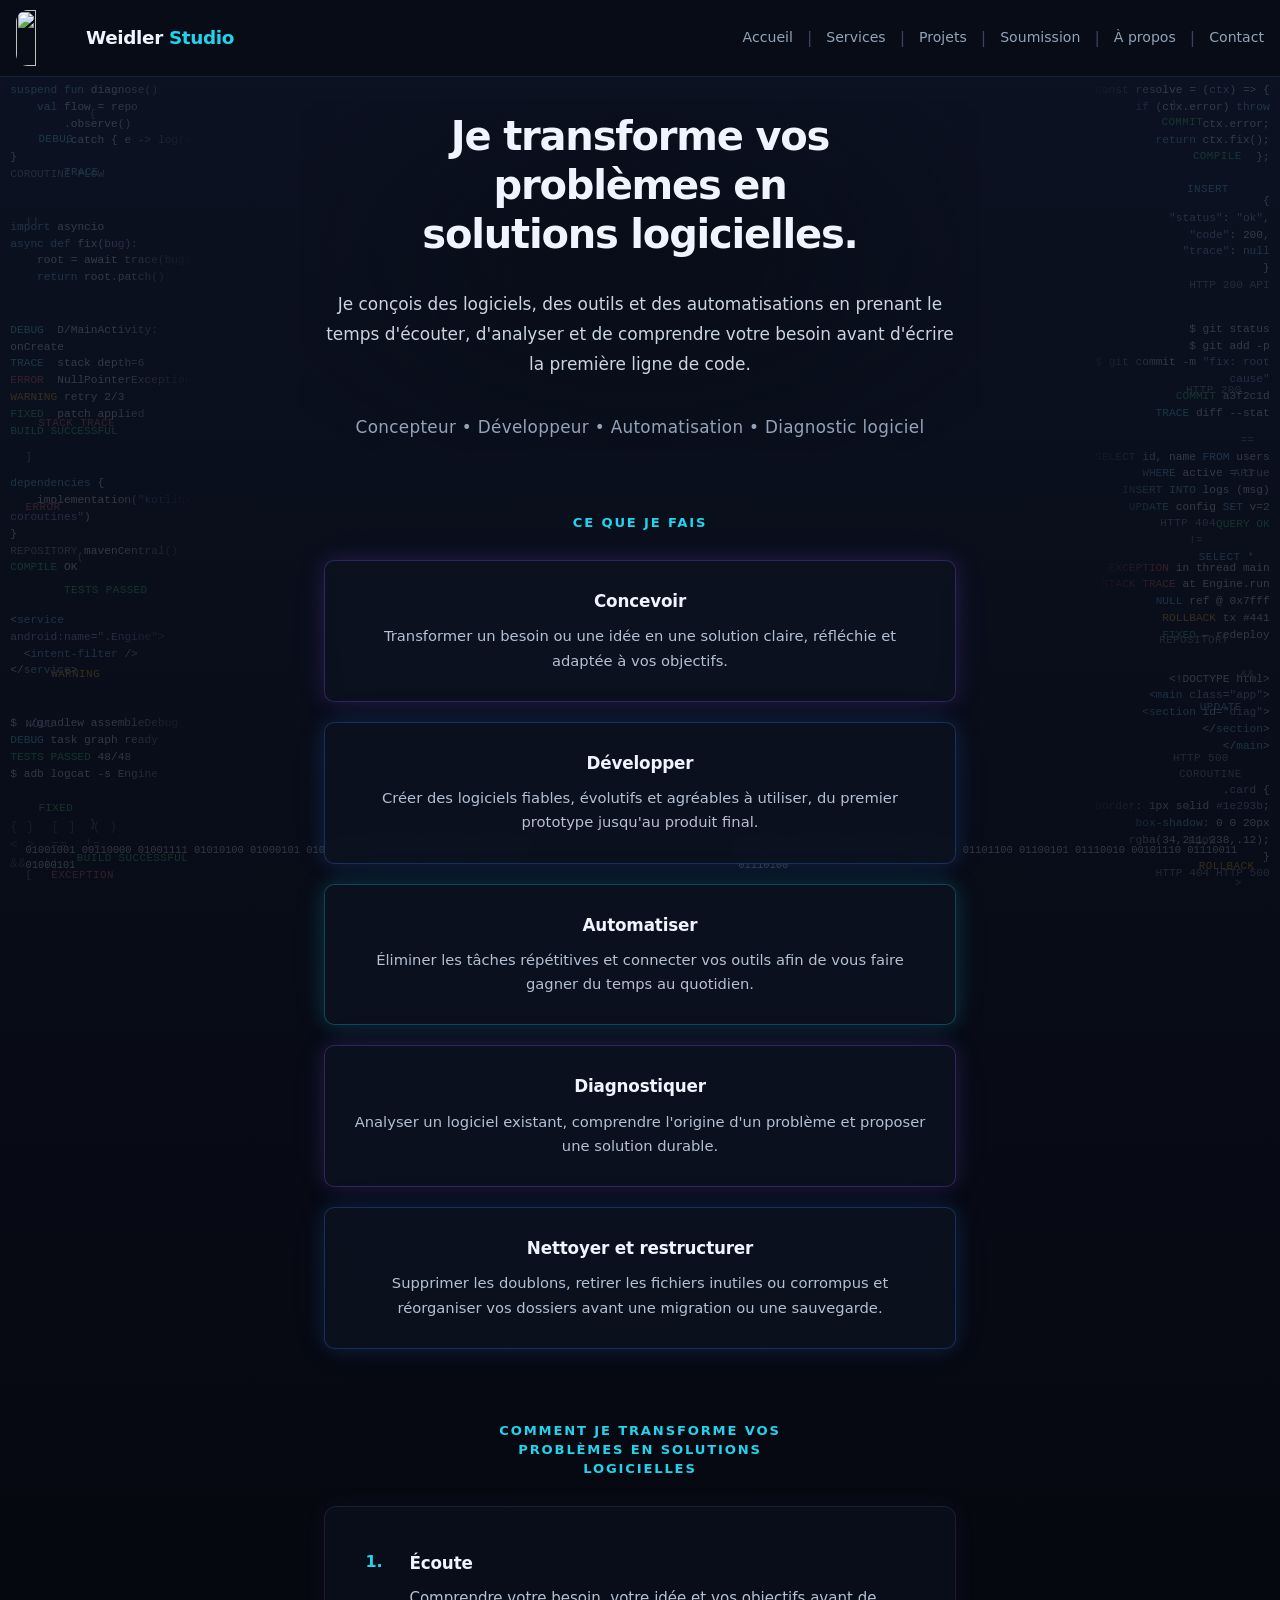
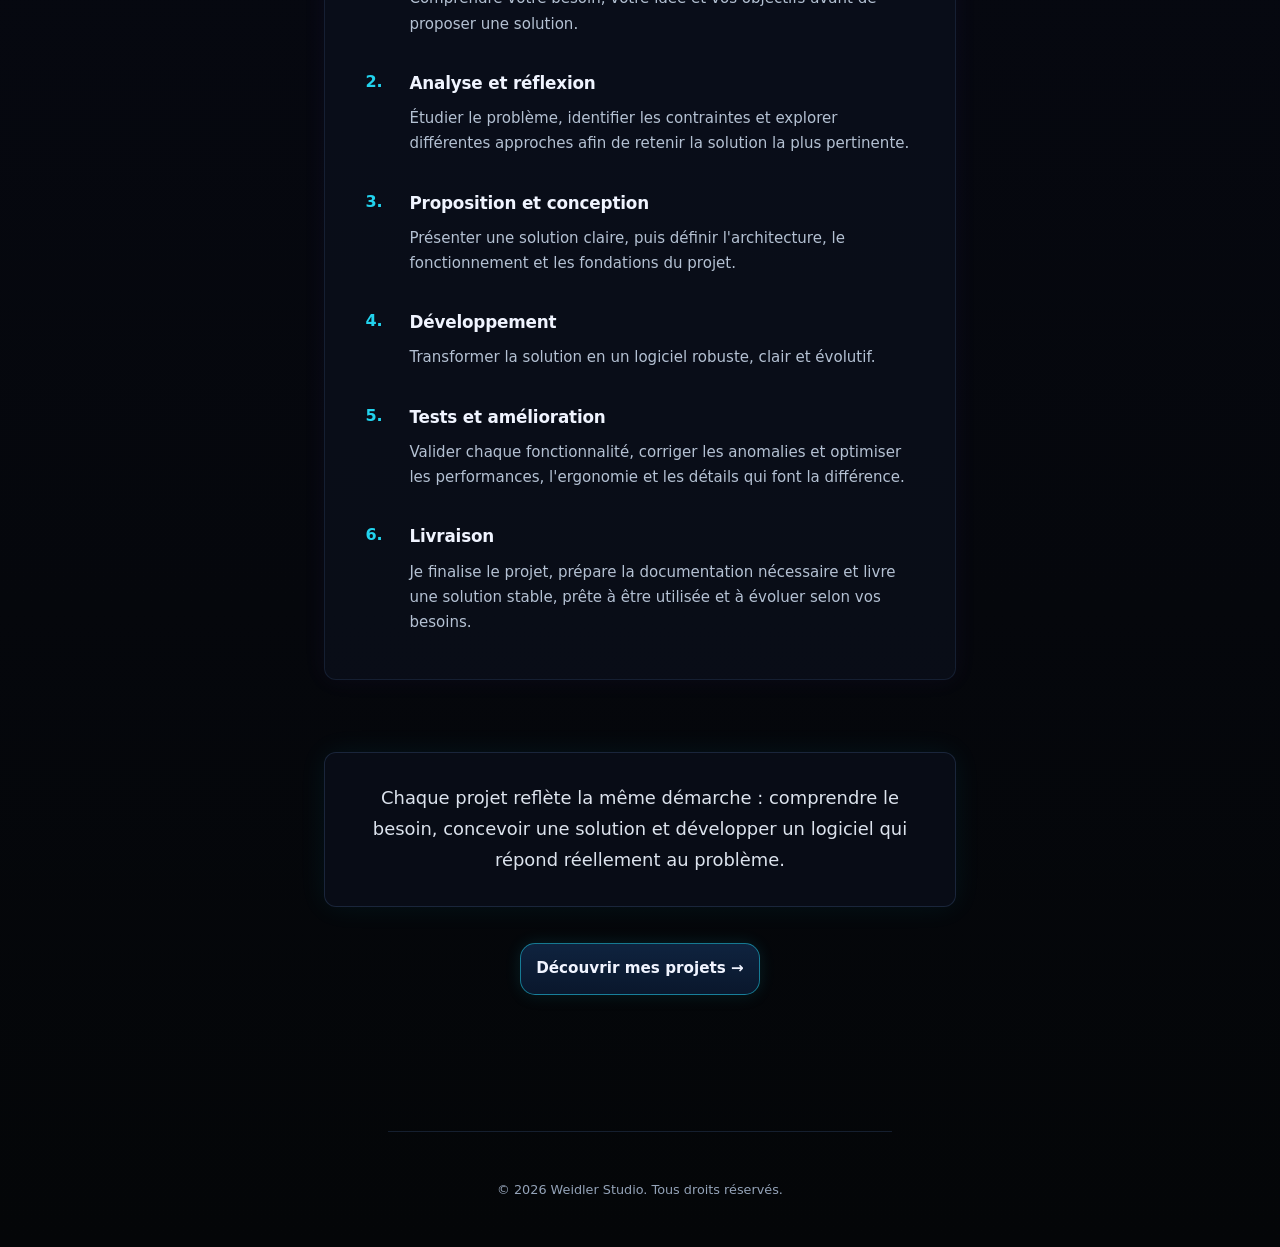
==== commit 71e84193: "Sync Site work: CSS restructure, mobile fixes, custom Soumission selects. Includes submission-select" ====
--- a/index.html
+++ b/index.html
@@ -1,4 +1,3 @@
-<<<<<<< HEAD
 <!DOCTYPE html>
 <html lang="fr">
 <head>
@@ -9,12 +8,12 @@
     <title>Weidler Studio</title>
     <link rel="icon" href="assets/logo/favicon.png" type="image/png">
     <script src="js/theme.js"></script>
-    <link rel="stylesheet" href="css/site.css?v=8">
-    <link rel="stylesheet" href="css/themes.css?v=8">
-    <link rel="stylesheet" href="css/layout.css?v=8">
-    <link rel="stylesheet" href="css/interactive.css?v=8">
-    <link rel="stylesheet" href="css/home.css?v=8">
-    <link rel="stylesheet" href="css/mobile-readability.css?v=8">
+    <link rel="stylesheet" href="css/site.css?v=9">
+    <link rel="stylesheet" href="css/themes.css?v=9">
+    <link rel="stylesheet" href="css/layout.css?v=9">
+    <link rel="stylesheet" href="css/interactive.css?v=9">
+    <link rel="stylesheet" href="css/home.css?v=9">
+    <link rel="stylesheet" href="css/mobile-readability.css?v=9">
 </head>
 <body class="page-home" data-nav-root="" data-nav-active="home">
     <script src="js/site-bg.js"></script>
@@ -148,148 +147,3 @@
     <script src="js/i18n.js"></script>
 </body>
 </html>
-=======
-<!DOCTYPE html>
-<html lang="fr">
-<head>
-    <meta charset="UTF-8">
-    <meta name="viewport" content="width=device-width, initial-scale=1.0">
-    <meta name="theme-color" content="#0a0e1a">
-    <meta name="color-scheme" content="light dark">
-    <title>Weidler Studio</title>
-    <link rel="icon" href="assets/logo/favicon.png" type="image/png">
-    <script src="js/theme.js"></script>
-    <link rel="stylesheet" href="css/site.css?v=5">
-    <link rel="stylesheet" href="css/themes.css?v=5">
-    <link rel="stylesheet" href="css/home.css?v=5">
-    <link rel="stylesheet" href="css/mobile-readability.css?v=5">
-</head>
-<body class="page-home" data-nav-root="" data-nav-active="home">
-    <script src="js/site-bg.js"></script>
-
-    <header class="site-header">
-        <div class="header-top">
-            <div class="header-brand">
-                <a href="index.html" class="logo-link">
-                    <img src="assets/logo/logo-nav.png" alt="" class="logo-icon" width="56" height="56">
-                    <span class="logo-text">Weidler <span>Studio</span></span>
-                </a>
-            </div>
-            <nav class="main-nav" id="mainNav" aria-label="Navigation principale">
-                <a href="index.html"><span class="nav-link-text" data-translate>Accueil</span></a>
-                <span class="nav-sep" aria-hidden="true">|</span>
-                <a href="services/index.html"><span class="nav-link-text" data-translate>Services</span></a>
-                <span class="nav-sep" aria-hidden="true">|</span>
-                <a href="projects/index.html"><span class="nav-link-text" data-translate>Projets</span></a>
-                <span class="nav-sep" aria-hidden="true">|</span>
-                <a href="soumission/index.html"><span class="nav-link-text" data-translate>Soumission</span></a>
-                <span class="nav-sep" aria-hidden="true">|</span>
-                <a href="about/index.html"><span class="nav-link-text" data-translate>À propos</span></a>
-                <span class="nav-sep" aria-hidden="true">|</span>
-                <a href="contact/index.html"><span class="nav-link-text" data-translate>Contact</span></a>
-            </nav>
-            <script src="js/site-nav.js?v=3"></script>
-            <span class="lang-status" id="langStatus" data-translate>Traduction…</span>
-            <nav class="lang-switcher" id="langFlags" aria-label="Choisir la langue">
-                <button type="button" class="lang-btn" data-lang="en" title="English">EN</button>
-                <span class="lang-sep" aria-hidden="true">|</span>
-                <button type="button" class="lang-btn active" data-lang="fr" title="Français">FR</button>
-                <span class="lang-sep" aria-hidden="true">|</span>
-                <button type="button" class="lang-btn" data-lang="de" title="Deutsch">DE</button>
-                <span class="lang-sep" aria-hidden="true">|</span>
-                <button type="button" class="lang-btn" data-lang="es" title="Español">ES</button>
-                <span class="lang-sep" aria-hidden="true">|</span>
-                <button type="button" class="lang-btn" data-lang="it" title="Italiano">IT</button>
-                <span class="lang-sep" aria-hidden="true">|</span>
-                <button type="button" class="lang-btn" data-lang="zh-CN" title="中文">ZH</button>
-                <span class="lang-sep" aria-hidden="true">|</span>
-                <button type="button" class="lang-btn" data-lang="ja" title="日本語">JA</button>
-                <span class="lang-sep" aria-hidden="true">|</span>
-                <button type="button" class="lang-btn" data-lang="pt" title="Português">PT</button>
-            </nav>
-            <script src="js/lang-ui.js"></script>
-            <button type="button" class="nav-toggle" id="navToggle" aria-label="Menu" aria-expanded="false">☰</button>
-        </div>
-    </header>
-    <main>
-        <section class="home-hero">
-            <h1 class="home-title">
-                <span class="home-title-line" data-translate>Je transforme vos problèmes en</span>
-                <span class="home-title-line" data-translate>solutions logicielles.</span>
-            </h1>
-            <p class="home-lead" data-translate>Je conçois des logiciels, des outils et des automatisations en prenant le temps d'écouter, d'analyser et de comprendre votre besoin avant d'écrire la première ligne de code.</p>
-            <p class="home-subtitle" data-translate>Concepteur • Développeur • Automatisation • Diagnostic logiciel</p>
-        </section>
-
-        <section class="home-section" aria-labelledby="section-services">
-            <h2 class="section-label" id="section-services" data-translate>Ce que je fais</h2>
-            <div class="home-cards-grid home-cards-grid--4">
-                <article class="home-card home-card--violet">
-                    <h3 data-translate>Concevoir</h3>
-                    <p data-translate>Transformer un besoin ou une idée en une solution claire, réfléchie et adaptée à vos objectifs.</p>
-                </article>
-                <article class="home-card home-card--blue">
-                    <h3 data-translate>Développer</h3>
-                    <p data-translate>Créer des logiciels fiables, évolutifs et agréables à utiliser, du premier prototype jusqu'au produit final.</p>
-                </article>
-                <article class="home-card home-card--cyan">
-                    <h3 data-translate>Automatiser</h3>
-                    <p data-translate>Éliminer les tâches répétitives et connecter vos outils afin de vous faire gagner du temps au quotidien.</p>
-                </article>
-                <article class="home-card home-card--violet">
-                    <h3 data-translate>Diagnostiquer</h3>
-                    <p data-translate>Analyser un logiciel existant, comprendre l'origine d'un problème et proposer une solution durable.</p>
-                </article>
-            </div>
-        </section>
-
-        <section class="home-section home-section--process" aria-labelledby="section-process">
-            <h2 class="section-label" id="section-process" data-translate>Comment je transforme vos problèmes en solutions logicielles</h2>
-            <ol class="home-process-list">
-                <li class="home-process-item">
-                    <h3 data-translate>Écoute</h3>
-                    <p data-translate>Comprendre votre besoin, votre idée et vos objectifs avant de proposer une solution.</p>
-                </li>
-                <li class="home-process-item">
-                    <h3 data-translate>Analyse et réflexion</h3>
-                    <p data-translate>Étudier le problème, identifier les contraintes et explorer différentes approches afin de retenir la solution la plus pertinente.</p>
-                </li>
-                <li class="home-process-item">
-                    <h3 data-translate>Proposition et conception</h3>
-                    <p data-translate>Présenter une solution claire, puis définir l'architecture, le fonctionnement et les fondations du projet.</p>
-                </li>
-                <li class="home-process-item">
-                    <h3 data-translate>Développement</h3>
-                    <p data-translate>Transformer la solution en un logiciel robuste, clair et évolutif.</p>
-                </li>
-                <li class="home-process-item">
-                    <h3 data-translate>Tests et amélioration</h3>
-                    <p data-translate>Valider chaque fonctionnalité, corriger les anomalies et optimiser les performances, l'ergonomie et les détails qui font la différence.</p>
-                </li>
-                <li class="home-process-item">
-                    <h3 data-translate>Livraison</h3>
-                    <p data-translate>Je finalise le projet, prépare la documentation nécessaire et livre une solution stable, prête à être utilisée et à évoluer selon vos besoins.</p>
-                </li>
-            </ol>
-        </section>
-
-        <section class="home-section home-conclusion">
-            <p class="home-lead" data-translate>Chaque projet reflète la même démarche : comprendre le besoin, concevoir une solution et développer un logiciel qui répond réellement au problème.</p>
-            <div class="hero-actions">
-                <a href="projects/index.html" class="btn home-btn--primary" data-translate>Découvrir mes projets →</a>
-            </div>
-        </section>
-    </main>
-
-    <footer class="site-footer site-footer--home">
-        <p class="site-footer-copy" data-translate>&copy; 2026 Weidler Studio. Tous droits réservés.</p>
-    </footer>
-
-    <script src="js/nav.js"></script>
-    <script src="js/mobile-nav.js"></script>
-    <script src="js/portrait-lock.js"></script>
-    <script src="js/back-to-top.js"></script>
-    <script src="js/i18n.js"></script>
-</body>
-</html>
->>>>>>> 7865f3892ebade0bdedb77ad58c969cea296f617
--- a/css/site.css
+++ b/css/site.css
@@ -3,57 +3,6 @@
     --btn-radius: 15px;
     --header-h: 64px;
     --font: "Segoe UI", system-ui, -apple-system, BlinkMacSystemFont, sans-serif;
-<<<<<<< HEAD
-=======
-}
-
-/* ── Thème nuit (valeurs d’origine, inchangées) ── */
-:root,
-html[data-theme="night"],
-html[data-theme="auto"][data-theme-effective="night"] {
-    --bg-deep: #060810;
-    --bg-top: #0c1222;
-    --bg-gradient-end: #040608;
-    --bg-surface: rgba(14, 20, 36, 0.72);
-    --bg-card: rgba(12, 18, 32, 0.85);
-    --border: rgba(56, 80, 120, 0.35);
-    --text: #f0f4ff;
-    --text-muted: #94a3b8;
-    --text-muted-soft: #b4c1d3;
-    --lead-color: #cbd5e1;
-    --accent: #22d3ee;
-    --accent-dim: #0891b2;
-    --accent-violet: #8b5cf6;
-    --accent-glow: rgba(34, 211, 238, 0.18);
-    --accent-soft: rgba(34, 211, 238, 0.1);
-    --glow-cyan: 0 0 20px rgba(34, 211, 238, 0.18), 0 0 40px rgba(34, 211, 238, 0.06);
-    --glow-violet: 0 0 20px rgba(139, 92, 246, 0.18), 0 0 40px rgba(139, 92, 246, 0.06);
-    --glow-blue: 0 0 20px rgba(59, 130, 246, 0.18), 0 0 40px rgba(59, 130, 246, 0.06);
-    --badge-dev: #c9a227;
-    --badge-soon: #64748b;
-    --badge-tool: #3b82f6;
-    --header-bg: rgba(8, 12, 22, 0.92);
-    --surface-color: #1b2234;
-    --preferences-text: #ffffff;
-    --btn-primary-bg: linear-gradient(180deg, rgba(16, 38, 68, 0.92) 0%, rgba(10, 24, 46, 0.96) 100%);
-    --btn-primary-bg-hover: linear-gradient(180deg, rgba(20, 48, 82, 0.96) 0%, rgba(14, 30, 54, 1) 100%);
-    --btn-primary-border: rgba(34, 211, 238, 0.52);
-    --btn-primary-border-hover: rgba(34, 211, 238, 0.72);
-    --btn-secondary-bg: rgba(8, 12, 24, 0.5);
-    --btn-secondary-border: rgba(139, 92, 246, 0.42);
-    --lang-inactive: #9aa7bd;
-    --lang-active-bg: #0f2a38;
-    --lang-active-text: #f4fcff;
-    --lang-toggle-bg: #0f2a38;
-    --lang-toggle-border: #22d3ee;
-    --dropdown-bg: rgba(12, 18, 32, 0.98);
-    --panel-muted-bg: rgba(14, 20, 36, 0.52);
-    --panel-muted-border: rgba(56, 80, 120, 0.28);
-    --conclusion-bg: rgba(14, 20, 36, 0.48);
-    --conclusion-border: rgba(56, 80, 120, 0.38);
-    --conclusion-text: #dce3ed;
-    --meta-theme-color: #0a0e1a;
->>>>>>> 7865f3892ebade0bdedb77ad58c969cea296f617
 }
 
 html {
@@ -115,12 +64,6 @@
     color: var(--accent);
     text-decoration: none;
 }
-<<<<<<< HEAD
-=======
-a:not(.btn-primary):not(.btn-download-nexus):not(.product-card):not(.logo-link):not(.home-btn--primary):not(.home-btn--secondary):hover {
-    color: var(--accent);
-}
->>>>>>> 7865f3892ebade0bdedb77ad58c969cea296f617
 
 /* ── Contact accueil ── */
 .home-contact {
@@ -143,14 +86,6 @@
 
 /* ── Header ── */
 .site-header {
-<<<<<<< HEAD
-=======
-    position: fixed;
-    top: 0;
-    left: 0;
-    right: 0;
-    z-index: 200;
->>>>>>> 7865f3892ebade0bdedb77ad58c969cea296f617
     background: var(--header-bg);
     backdrop-filter: blur(12px);
     -webkit-backdrop-filter: blur(12px);
@@ -164,28 +99,6 @@
     border-radius: var(--radius);
     background: rgba(34, 211, 238, 0.06);
     box-shadow: var(--glow-cyan);
-<<<<<<< HEAD
-=======
-    transition: background 0.2s, border-color 0.2s, transform 0.2s;
-    white-space: nowrap;
-    flex-shrink: 0;
-}
-
-.header-contact:hover,
-.home-header-contact:hover {
-    background: rgba(34, 211, 238, 0.14);
-    border-color: rgba(34, 211, 238, 0.65);
-    transform: translateY(-14px);
-    color: var(--accent);
-}
-
-.logo-link {
-    display: flex;
-    align-items: center;
-    gap: clamp(10px, 1.2vw, 14px);
-    text-decoration: none;
-    min-width: 0;
->>>>>>> 7865f3892ebade0bdedb77ad58c969cea296f617
 }
 
 .logo-icon {
@@ -210,13 +123,6 @@
 
 .lang-dropdown-toggle {
     font-family: inherit;
-<<<<<<< HEAD
-=======
-    font-size: clamp(0.72rem, 1.8vw, 0.82rem);
-    font-weight: 600;
-    letter-spacing: 0.08em;
-    text-transform: uppercase;
->>>>>>> 7865f3892ebade0bdedb77ad58c969cea296f617
     color: var(--lang-active-text);
     background: var(--lang-toggle-bg);
     border: 1px solid var(--lang-toggle-border);
@@ -233,19 +139,6 @@
 .lang-dropdown-chevron { color: var(--accent); }
 
 .lang-dropdown-menu {
-<<<<<<< HEAD
-=======
-    position: absolute;
-    top: calc(100% + 6px);
-    right: 0;
-    z-index: 300;
-    display: flex;
-    flex-direction: column;
-    gap: 2px;
-    min-width: 72px;
-    padding: 6px;
-    margin: 0;
->>>>>>> 7865f3892ebade0bdedb77ad58c969cea296f617
     background: var(--dropdown-bg);
     border: 1px solid rgba(34, 211, 238, 0.35);
     border-radius: 8px;
@@ -258,37 +151,10 @@
     background: transparent;
     border: 1px solid transparent;
     color: var(--lang-inactive);
-<<<<<<< HEAD
-=======
-    padding: 8px 10px;
-    min-height: 36px;
->>>>>>> 7865f3892ebade0bdedb77ad58c969cea296f617
     font-family: inherit;
     border-radius: 6px;
     box-shadow: none;
 }
-<<<<<<< HEAD
-=======
-.lang-btn .lang-native {
-    font-weight: 400;
-    text-transform: none;
-    letter-spacing: 0;
-    opacity: 0.88;
-}
-.lang-btn:hover {
-    color: #ffffff;
-    border-color: #22d3ee;
-    box-shadow: 0 0 10px rgba(34, 211, 238, 0.1);
-}
-.lang-btn.active {
-    background: var(--lang-active-bg);
-    border-color: var(--lang-toggle-border);
-    color: var(--lang-active-text);
-    font-weight: 600;
-    box-shadow: 0 0 12px rgba(34, 211, 238, 0.16);
-}
-.lang-btn:disabled { opacity: 0.4; cursor: wait; }
->>>>>>> 7865f3892ebade0bdedb77ad58c969cea296f617
 
 .lang-btn .lang-native { opacity: 0.88; }
 
@@ -345,21 +211,9 @@
 }
 
 .btn-download-nexus {
-<<<<<<< HEAD
     background: var(--btn-primary-bg);
     color: var(--text);
     border-radius: var(--btn-radius);
-=======
-    display: flex;
-    align-items: center;
-    gap: 16px;
-    width: 100%;
-    padding: 16px 22px;
-    background: var(--btn-primary-bg);
-    color: var(--text);
-    border-radius: var(--btn-radius);
-    text-decoration: none;
->>>>>>> 7865f3892ebade0bdedb77ad58c969cea296f617
     border: 1px solid var(--btn-primary-border);
     box-shadow: var(--glow-cyan), 0 4px 12px rgba(0, 0, 0, 0.22);
 }
@@ -385,60 +239,16 @@
 .hero-download-smartscreen p { color: #ddd5b8; }
 
 .btn-primary {
-<<<<<<< HEAD
     background: var(--btn-primary-bg);
     color: var(--text);
     border-radius: var(--btn-radius);
-=======
-    display: inline-flex;
-    align-items: center;
-    justify-content: center;
-    min-height: 52px;
-    padding: 0 22px;
-    background: var(--btn-primary-bg);
-    color: var(--text);
-    border-radius: var(--btn-radius);
-    font-weight: 600;
-    font-size: 0.95rem;
-    text-decoration: none;
->>>>>>> 7865f3892ebade0bdedb77ad58c969cea296f617
     border: 1px solid var(--btn-primary-border);
     box-shadow:
         0 0 16px rgba(34, 211, 238, 0.12),
         0 4px 12px rgba(0, 0, 0, 0.22);
-<<<<<<< HEAD
 }
 
 .btn-outline {
-=======
-    cursor: pointer;
-    transition: background 0.2s ease, border-color 0.2s ease, box-shadow 0.2s ease, transform 0.2s ease;
-    max-width: 100%;
-    text-align: center;
-}
-.btn-primary:hover {
-    background: var(--btn-primary-bg-hover);
-    border-color: var(--btn-primary-border-hover);
-    transform: translateY(-2px);
-    box-shadow: 0 0 22px rgba(34, 211, 238, 0.2), 0 6px 16px rgba(0, 0, 0, 0.28);
-    color: var(--text);
-}
-.btn-primary:disabled,
-.btn-primary.disabled {
-    opacity: 0.45;
-    cursor: not-allowed;
-    transform: none;
-    box-shadow: none;
-    pointer-events: none;
-}
-
-.btn-outline {
-    display: inline-flex;
-    align-items: center;
-    justify-content: center;
-    min-height: 52px;
-    padding: 0 22px;
->>>>>>> 7865f3892ebade0bdedb77ad58c969cea296f617
     background: var(--btn-secondary-bg);
     border: 1px solid var(--btn-secondary-border);
     color: var(--text);
@@ -516,15 +326,6 @@
 }
 
 .btn-submit {
-<<<<<<< HEAD
-=======
-    display: inline-flex;
-    align-items: center;
-    justify-content: center;
-    min-height: 52px;
-    padding: 0 22px;
-    width: fit-content;
->>>>>>> 7865f3892ebade0bdedb77ad58c969cea296f617
     background: var(--btn-secondary-bg);
     border: 1px solid var(--btn-secondary-border);
     color: var(--text);
@@ -578,143 +379,10 @@
     box-shadow: 0 0 8px rgba(34, 211, 238, 0.35);
 }
 
-<<<<<<< HEAD
 .page-contact .contact-signal-qr {
     border-radius: var(--radius);
     border: 1px solid var(--border);
     box-shadow: 0 8px 24px rgba(12, 18, 34, 0.08);
-=======
-.studio-cta {
-    text-align: center;
-    margin-bottom: clamp(48px, 8vw, 72px);
-}
-
-.studio-cta .lead {
-    margin-bottom: clamp(20px, 4vw, 28px);
-}
-
-.page-contact {
-    min-height: 100svh;
-    display: flex;
-    flex-direction: column;
-}
-
-.page-contact main {
-    flex: 1;
-    display: flex;
-    flex-direction: column;
-    gap: clamp(40px, 8vh, 72px);
-}
-.page-contact .page-intro {
-    margin-bottom: 0;
-}
-.page-contact .about-content {
-    margin-bottom: 0;
-}
-
-.page-contact .about-block:last-child {
-    margin-bottom: 0;
-}
-
-.page-contact .about-block:has(.about-list) {
-    display: flex;
-    flex-direction: column;
-    align-items: center;
-    width: 100%;
-}
-
-.page-contact .about-block:has(.about-list) .features-title {
-    text-align: center;
-    width: 100%;
-}
-
-.page-contact .about-block:has(.about-list) .about-list {
-    width: fit-content;
-    max-width: 100%;
-    margin-left: auto;
-    margin-right: auto;
-}
-
-.page-contact .studio-cta {
-    flex: 1;
-    display: flex;
-    flex-direction: column;
-    justify-content: flex-start;
-    align-items: center;
-    gap: clamp(18px, 3.5vw, 28px);
-    padding-top: clamp(16px, 3vh, 32px);
-    padding-bottom: clamp(48px, 9vh, 96px);
-    margin-bottom: 0;
-    text-align: center;
-}
-
-.page-contact .studio-cta .lead {
-    max-width: 54ch;
-    margin-left: auto;
-    margin-right: auto;
-    margin-bottom: 0;
-}
-
-.page-contact .contact-signal-qr {
-    display: block;
-    width: min(200px, 72vw);
-    height: auto;
-    margin: 0 auto;
-    border-radius: var(--radius);
-    border: 1px solid var(--border);
-    box-shadow: 0 8px 24px rgba(12, 18, 34, 0.08);
-}
-
-.page-contact .site-footer {
-    flex-shrink: 0;
-    margin-top: auto;
-    width: min(1000px, 100%);
-    margin-left: auto;
-    margin-right: auto;
-    padding-top: clamp(28px, 5vw, 44px);
-    padding-bottom: clamp(28px, 5vw, 44px);
-}
-
-/* ── Page Soumission (conteneur formulaire : à compléter par le client) ── */
-.page-soumission {
-    min-height: 100svh;
-    display: flex;
-    flex-direction: column;
-}
-
-.page-soumission .home-bg-deco {
-    mask-image: radial-gradient(ellipse 80% 55% at 50% 18%, transparent 0%, black 88%);
-    -webkit-mask-image: radial-gradient(ellipse 80% 55% at 50% 18%, transparent 0%, black 88%);
-}
-
-.page-soumission main {
-    flex: 1;
-    display: flex;
-    flex-direction: column;
-    gap: clamp(40px, 8vh, 72px);
-}
-
-.page-soumission .page-intro {
-    margin-bottom: 0;
-}
-
-.page-soumission .submission-content {
-    flex: 1;
-    width: 100%;
-    max-width: min(1000px, 100%);
-    margin: 0 auto;
-    padding-bottom: clamp(48px, 9vh, 96px);
-}
-
-.page-soumission .site-footer {
-    flex-shrink: 0;
-    margin-top: auto;
-    width: min(1000px, 100%);
-    margin-left: auto;
-    margin-right: auto;
-    padding-top: clamp(28px, 5vw, 44px);
-    padding-bottom: clamp(28px, 5vw, 44px);
->>>>>>> 7865f3892ebade0bdedb77ad58c969cea296f617
 }
 
 .badge-dev {
@@ -727,382 +395,8 @@
     box-shadow: var(--glow-violet);
 }
 
-<<<<<<< HEAD
 .teaser-box h1 { color: var(--text); }
 .teaser-box p { color: var(--text-muted-soft); }
-=======
-/* ── Responsive ── */
-@media (min-width: 641px) {
-    .header-top {
-        grid-template-columns: auto 1fr;
-        grid-template-areas: "brand nav";
-    }
-
-    .nav-toggle {
-        display: none;
-    }
-
-    .mobile-page-progress,
-    .mobile-swipe-hints {
-        display: none !important;
-    }
-
-    .main-nav {
-        display: flex;
-        flex-direction: row;
-        align-items: center;
-        justify-content: flex-end;
-        width: auto;
-        padding: 0;
-        border-top: none;
-    }
-
-    .main-nav a.active .nav-link-text {
-        box-shadow: inset 0 -2px 0 var(--accent);
-    }
-
-    .main-nav a {
-        display: inline;
-        width: auto;
-        padding: 0;
-        border-bottom: none;
-    }
-}
-
-@media (max-width: 992px) {
-    .page-hero { grid-template-columns: 1fr; }
-    .preview-box { order: -1; max-height: 280px; }
-}
-
-@media (max-width: 768px) {
-    .page-hero h1,
-    .page-intro h1 {
-        line-height: 1.34;
-    }
-
-    main {
-        padding-top: 16px;
-        padding-bottom: 28px;
-        overflow-wrap: anywhere;
-        word-break: break-word;
-    }
-
-    .submission-panel {
-        padding: clamp(18px, 4vw, 28px);
-    }
-
-    .features-grid,
-    .cards-grid {
-        grid-template-columns: 1fr;
-    }
-}
-
-@media (max-width: 640px) {
-    :root {
-        --header-h: 56px;
-        --mobile-main-top: 16px;
-    }
-    body { padding-top: 0; }
-
-    /* Espacement menu → titre (référence : page Services) */
-    main,
-    .page-home main,
-    .page-contact main,
-    .page-soumission main,
-    main.page-projects {
-        padding-top: var(--mobile-main-top);
-    }
-
-    main > .page-intro:first-child,
-    main > .about-hero:first-child,
-    main > .home-hero:first-child {
-        margin-top: 0;
-        padding-top: 0;
-    }
-
-    .page-home .home-hero {
-        margin-top: 0;
-        padding-top: 0;
-    }
-
-    body:not(.mobile-swipe-disabled) {
-        touch-action: pan-y pinch-zoom;
-    }
-    body.mobile-swipe-disabled {
-        touch-action: auto;
-    }
-    .site-header { position: relative; }
-    .header-top {
-        min-height: 56px;
-        grid-template-columns: minmax(0, 1fr) auto auto;
-        grid-template-areas:
-            "brand progress toggle"
-            "nav nav nav";
-    }
-    .mobile-page-progress {
-        grid-area: progress;
-        display: flex;
-        align-items: center;
-        justify-content: flex-end;
-        gap: 0;
-        min-width: 0;
-        max-width: 46vw;
-        padding-right: 2px;
-        font-size: clamp(0.68rem, 2.8vw, 0.78rem);
-        font-weight: 600;
-        line-height: 1.2;
-        color: var(--text-muted);
-        white-space: nowrap;
-        overflow: hidden;
-        text-overflow: ellipsis;
-    }
-    .mobile-page-progress__label {
-        overflow: hidden;
-        text-overflow: ellipsis;
-    }
-    .mobile-page-progress__step {
-        flex-shrink: 0;
-        color: var(--text-muted-soft);
-        font-weight: 500;
-    }
-    .mobile-swipe-hints {
-        position: fixed;
-        inset: 0;
-        z-index: 15;
-        pointer-events: none;
-    }
-    .mobile-swipe-hint {
-        position: absolute;
-        top: 50%;
-        transform: translateY(-50%);
-        display: inline-flex;
-        align-items: center;
-        justify-content: center;
-        min-width: 44px;
-        min-height: 44px;
-        width: auto;
-        height: auto;
-        padding: 8px 4px;
-        border: none;
-        border-radius: 0;
-        background: transparent;
-        color: var(--accent);
-        opacity: 0.72;
-        cursor: pointer;
-        pointer-events: auto;
-        -webkit-tap-highlight-color: transparent;
-        box-shadow: none;
-        transition: opacity 0.2s ease, color 0.2s ease, transform 0.2s ease;
-    }
-    .mobile-swipe-hint svg {
-        width: 24px;
-        height: 24px;
-        flex-shrink: 0;
-        filter: drop-shadow(0 0 6px rgba(34, 211, 238, 0.28));
-    }
-    .mobile-swipe-hint--prev {
-        left: max(2px, env(safe-area-inset-left));
-    }
-    .mobile-swipe-hint--next {
-        right: max(2px, env(safe-area-inset-right));
-    }
-    .mobile-swipe-hint:hover,
-    .mobile-swipe-hint:focus-visible {
-        opacity: 1;
-        color: var(--accent);
-        background: transparent;
-        border: none;
-        box-shadow: none;
-        outline: none;
-    }
-    .mobile-swipe-hint:active {
-        opacity: 0.9;
-        transform: translateY(-50%) scale(0.96);
-    }
-    @keyframes mobile-swipe-hint-intro {
-        0%, 100% {
-            opacity: 0.72;
-            transform: translateY(-50%) scale(1);
-        }
-        50% {
-            opacity: 1;
-            transform: translateY(-50%) scale(1.08);
-        }
-    }
-    .mobile-swipe-hint.is-intro:not([hidden]) {
-        animation: mobile-swipe-hint-intro 0.9s ease-in-out 3;
-    }
-    @media (prefers-reduced-motion: reduce) {
-        .mobile-swipe-hint.is-intro:not([hidden]) {
-            animation: none;
-        }
-    }
-    .mobile-swipe-hint[hidden],
-    .mobile-swipe-hints[hidden] {
-        display: none !important;
-    }
-    .main-nav { justify-self: stretch; }
-    .nav-toggle { display: block; }
-    .main-nav {
-        display: none;
-        flex-direction: column;
-        align-items: flex-start;
-        gap: 0;
-        width: 100%;
-        padding: 2px clamp(16px, 4vw, 40px) 4px;
-        border-top: 1px solid var(--border);
-    }
-    .main-nav.open { display: flex; }
-    .main-nav .nav-sep {
-        display: none;
-    }
-    .main-nav a {
-        display: flex;
-        align-items: center;
-        width: 100%;
-        min-height: 40px;
-        padding: 3px 0;
-        line-height: 1.25;
-        border-bottom: 1px solid var(--border);
-    }
-    .main-nav a:last-child { border-bottom: none; }
-    .main-nav .lang-dropdown--nav {
-        width: 100%;
-        min-height: 40px;
-        padding: 3px 0;
-        border-bottom: 1px solid var(--border);
-    }
-    .main-nav .lang-dropdown--nav .lang-dropdown-toggle {
-        width: 100%;
-        justify-content: space-between;
-        min-height: 0;
-        padding: 0;
-        background: transparent;
-        border: none;
-        box-shadow: none;
-        border-radius: 0;
-        color: var(--text-muted);
-        font-weight: 500;
-        letter-spacing: 0.06em;
-    }
-    .main-nav .lang-dropdown--nav .lang-dropdown-toggle:hover:not(:disabled) {
-        color: var(--text);
-        border: none;
-        box-shadow: none;
-    }
-    .main-nav .lang-dropdown--nav .lang-dropdown-menu {
-        position: static;
-        width: 100%;
-        margin-top: 4px;
-        padding: 4px;
-        gap: 0;
-        box-shadow: none;
-    }
-
-    .main-nav .lang-dropdown--nav .lang-btn {
-        min-height: 34px;
-        padding: 5px 8px;
-    }
-
-    .page-soumission .submission-panel select {
-        font-size: 0.875rem;
-        line-height: 1.35;
-        -webkit-text-size-adjust: 100%;
-        text-size-adjust: 100%;
-    }
-
-    .page-soumission .submission-panel select option {
-        font-size: 0.875rem;
-        line-height: 1.35;
-    }
-
-    /* Soumission — paire Retour / Continuer (voir aussi mobile-readability.css) */
-    .page-soumission .submission-actions {
-        display: flex !important;
-        flex-direction: row !important;
-        flex-wrap: nowrap !important;
-        align-items: stretch !important;
-        gap: 12px !important;
-        width: 100% !important;
-    }
-
-    .page-soumission .submission-actions .btn-primary,
-    .page-soumission .submission-actions .btn-outline {
-        flex: 1 1 0 !important;
-        width: auto !important;
-        min-width: 0 !important;
-        max-width: none !important;
-        min-height: 48px !important;
-        height: 48px !important;
-        padding: 0 10px !important;
-        font-size: 14px !important;
-        font-weight: 600 !important;
-        line-height: 1.2 !important;
-        white-space: nowrap !important;
-        box-sizing: border-box !important;
-    }
-
-    .page-soumission .submission-actions > .btn-primary:only-child {
-        flex: 1 1 100% !important;
-        width: 100% !important;
-    }
-
-    .site-header .theme-drawer {
-        position: absolute;
-        top: 100%;
-        right: 0;
-        margin: 0;
-    }
-
-    .lang-status,
-    .lang-status.visible {
-        display: none;
-    }
-
-    input,
-    select,
-    textarea,
-    button,
-    .btn,
-    .btn-primary,
-    .btn-submit {
-        max-width: 100%;
-    }
-
-    .submission-panel input,
-    .submission-panel select,
-    .submission-panel textarea,
-    .form-grid input,
-    .form-grid select,
-    .form-grid textarea {
-        width: 100%;
-        max-width: 100%;
-    }
-
-    .home-bg-side {
-        width: min(110px, 26vw);
-        opacity: 1;
-        gap: clamp(10px, 2vh, 20px);
-        padding-bottom: 16px;
-    }
-    .home-bg-edge { opacity: 1; }
-    .home-bg-scatter { opacity: 1; }
-    .home-bg-scatter .home-bg-kw,
-    .home-bg-scatter .home-bg-sym { font-size: 0.52rem; }
-}
-
-@media (max-width: 400px) {
-    .btn-submit { width: 100%; }
-    .home-bg-scatter { display: none; }
-}
-
-@supports (padding: max(0px)) {
-    .header-top {
-        padding-left: max(16px, env(safe-area-inset-left));
-        padding-right: max(16px, env(safe-area-inset-right));
-    }
-}
->>>>>>> 7865f3892ebade0bdedb77ad58c969cea296f617
 
 /* Correctif — visibilité du fond code */
 .home-bg-deco { opacity: 0.18 !important; }
@@ -1165,6 +459,29 @@
     font-family: inherit;
 }
 
+.page-soumission .submission-select-toggle {
+    background-color: var(--bg-card);
+    border: 1px solid var(--border);
+    border-radius: 10px;
+    color: var(--text);
+}
+
+.page-soumission .submission-select-menu {
+    background-color: var(--bg-card);
+    border: 1px solid var(--border);
+    border-radius: 10px;
+}
+
+.page-soumission .submission-select-option {
+    background: transparent;
+    color: var(--text-muted-soft);
+    border-bottom-color: var(--border);
+}
+
+.page-soumission .submission-select-option.is-selected {
+    color: var(--text);
+}
+
 /* ── Panneau thème ── */
 .theme-drawer-tab {
     border: 1px solid var(--border);
@@ -1174,135 +491,35 @@
     color: var(--text-muted);
 }
 
-<<<<<<< HEAD
 .theme-drawer-tab-grip {
-=======
-body[data-nav-active="services"] .page-intro .lead {
-    margin-top: 0 !important;
-}
-/* ── Panneau thème (onglet latéral droit) ── */
-.theme-drawer {
-    position: fixed;
-    top: var(--header-h);
-    right: 0;
-    z-index: 190;
-    display: flex;
-    flex-direction: row-reverse;
-    align-items: flex-start;
-}
-
-.theme-drawer-tab {
-    flex-shrink: 0;
-    width: 26px;
-    height: 76px;
-    margin: 0;
-    padding: 0;
-    border: 1px solid var(--border);
-    border-right: none;
-    border-radius: 8px 0 0 8px;
-    background: var(--surface-color);
-    color: var(--text-muted);
-    cursor: pointer;
-    display: flex;
-    align-items: center;
-    justify-content: center;
-}
-
-.theme-drawer-tab-grip {
-    display: block;
-    width: 3px;
-    height: 28px;
->>>>>>> 7865f3892ebade0bdedb77ad58c969cea296f617
     border-radius: 999px;
     background: var(--border);
 }
 
 .theme-drawer-panel {
-<<<<<<< HEAD
     border: none;
     background: var(--surface-color);
 }
 
 .theme-drawer.is-open .theme-drawer-panel {
-=======
-    max-width: 0;
-    overflow: hidden;
-    border: none;
-    background: var(--surface-color);
-    transition: max-width 0.25s ease, border-color 0.25s ease;
-}
-
-.theme-drawer.is-open .theme-drawer-panel {
-    max-width: min(16rem, 72vw);
->>>>>>> 7865f3892ebade0bdedb77ad58c969cea296f617
     border: 1px solid var(--border);
     border-right: none;
 }
 
-<<<<<<< HEAD
 .theme-drawer-label { color: var(--text-muted-soft); }
 
 .theme-mode-btn {
-=======
-.theme-drawer-panel-inner {
-    width: max-content;
-    min-width: 8.25rem;
-    max-width: min(16rem, 72vw);
-    min-height: 176px;
-    padding: 14px 12px;
-    display: flex;
-    flex-direction: column;
-    justify-content: space-between;
-    gap: 16px;
-    box-sizing: border-box;
-}
-
-.theme-drawer-label {
-    margin: 0;
-    font-size: 0.82rem;
-    font-weight: 600;
-    letter-spacing: 0.04em;
-    color: var(--text-muted-soft);
-    text-align: center;
-    white-space: nowrap;
-}
-
-.theme-drawer-actions {
-    display: flex;
-    flex-direction: column;
-    gap: 8px;
-}
-
-.theme-mode-btn {
-    width: 100%;
-    min-height: 38px;
-    padding: 8px 10px;
->>>>>>> 7865f3892ebade0bdedb77ad58c969cea296f617
     border: 1px solid var(--border);
     border-radius: var(--radius);
     background: transparent;
     color: var(--text-muted);
     font: inherit;
-<<<<<<< HEAD
-=======
-    font-size: 0.9rem;
-    font-weight: 600;
-    cursor: pointer;
-    white-space: nowrap;
-    transition: color 0.2s ease, border-color 0.2s ease, background 0.2s ease;
-}
-
-.theme-mode-btn:hover {
-    color: var(--text);
-    border-color: rgba(56, 80, 120, 0.45);
->>>>>>> 7865f3892ebade0bdedb77ad58c969cea296f617
 }
 
 .theme-mode-btn.active {
     color: var(--accent);
     border-color: rgba(34, 211, 238, 0.45);
     background: var(--accent-soft);
-<<<<<<< HEAD
 }
 
 /* ── Remonter en haut ── */
@@ -1311,41 +528,11 @@
 .site-back-top.is-visible { opacity: 1; }
 
 .site-back-top-btn {
-=======
-    font-weight: 700;
-}
-
-/* ── Remonter en haut (pages principales) ── */
-.site-back-top {
-    position: fixed;
-    right: clamp(14px, 4vw, 20px);
-    bottom: clamp(16px, 4vw, 24px);
-    z-index: 160;
-    opacity: 0;
-    visibility: hidden;
-    pointer-events: none;
-    transition: opacity 0.2s ease, visibility 0.2s ease, transform 0.18s ease;
-}
-
-.site-back-top.is-visible {
-    opacity: 1;
-    visibility: visible;
-    pointer-events: auto;
-}
-
-.site-back-top-btn {
-    display: inline-flex;
-    align-items: center;
-    justify-content: center;
-    min-height: 46px;
-    padding: 0 18px;
->>>>>>> 7865f3892ebade0bdedb77ad58c969cea296f617
     border-radius: 999px;
     border: 1px solid rgba(34, 211, 238, 0.38);
     background: rgba(12, 18, 32, 0.92);
     color: var(--text);
     font: inherit;
-<<<<<<< HEAD
     box-shadow: 0 0 14px rgba(34, 211, 238, 0.10);
 }
 
@@ -1494,19 +681,6 @@
     color: var(--text-muted);
     box-shadow: none;
     opacity: 1;
-=======
-    font-weight: 700;
-    cursor: pointer;
-    box-shadow: 0 0 14px rgba(34, 211, 238, 0.10);
-    transition: transform 0.18s ease, box-shadow 0.18s ease, border-color 0.18s ease, background 0.18s ease;
-}
-
-.site-back-top-btn:hover {
-    background: rgba(16, 28, 48, 0.98);
-    border-color: rgba(34, 211, 238, 0.62);
-    box-shadow: 0 0 18px rgba(34, 211, 238, 0.24);
-    transform: translateY(-1px);
->>>>>>> 7865f3892ebade0bdedb77ad58c969cea296f617
 }
 
 html[data-theme-effective="day"] .site-back-top-btn {
@@ -1514,54 +688,3 @@
     border-color: rgba(8, 145, 178, 0.38);
     box-shadow: 0 0 14px rgba(34, 211, 238, 0.08);
 }
-<<<<<<< HEAD
-=======
-
-html[data-theme-effective="day"] .site-back-top-btn:hover {
-    background: rgba(232, 247, 251, 1);
-    border-color: rgba(8, 145, 178, 0.55);
-}
-
-/* ── Verrouillage paysage (téléphone uniquement) ── */
-.portrait-lock-overlay {
-    display: none;
-    position: fixed;
-    inset: 0;
-    z-index: 9999;
-    flex-direction: column;
-    align-items: center;
-    justify-content: center;
-    gap: clamp(16px, 4vw, 22px);
-    padding: clamp(24px, 6vw, 40px);
-    text-align: center;
-    background: var(--bg-deep);
-    color: var(--text);
-    border: none;
-    box-sizing: border-box;
-}
-
-body.portrait-lock-active {
-    overflow: hidden;
-    overscroll-behavior: none;
-    touch-action: none;
-}
-
-body.portrait-lock-active .portrait-lock-overlay {
-    display: flex;
-}
-
-.portrait-lock-icon {
-    color: var(--accent);
-    opacity: 0.72;
-    flex-shrink: 0;
-}
-
-.portrait-lock-message {
-    margin: 0;
-    max-width: 26ch;
-    font-size: clamp(0.92rem, 3.8vw, 1.02rem);
-    line-height: 1.55;
-    font-weight: 500;
-    color: var(--text-muted-soft);
-}
->>>>>>> 7865f3892ebade0bdedb77ad58c969cea296f617
--- a/css/themes.css
+++ b/css/themes.css
@@ -1,4 +1,3 @@
-<<<<<<< HEAD
 /* ── Variables de thème Weidler Studio ──
    Nuit (:root) et jour (html[data-theme="day"]).
    Couleurs composants : site.css · Interactions : interactive.css */
@@ -101,530 +100,3 @@
     --conclusion-text: #44536a;
     --meta-theme-color: #f7f9fc;
 }
-=======
-/* ── Thème jour premium (+ Auto résolu en jour via data-theme-effective) ──
-   Le thème nuit reste dans site.css.
-   L’arrière-plan décoratif (.home-bg-deco) conserve ses couleurs code. */
-
-html[data-theme="day"],
-html[data-theme="auto"][data-theme-effective="day"] {
-    --bg-deep: #f7f9fc;
-    --bg-top: #eef4fb;
-    --bg-gradient-end: #ffffff;
-    --bg-surface: rgba(255, 255, 255, 0.78);
-    --bg-card: rgba(255, 255, 255, 0.9);
-    --border: rgba(93, 112, 145, 0.22);
-    --text: #0c1222;
-    --text-muted: #58657b;
-    --text-muted-soft: #74839a;
-    --lead-color: #44536a;
-    --accent: #22d3ee;
-    --accent-dim: #0891b2;
-    --accent-violet: #8b5cf6;
-    --accent-glow: rgba(34, 211, 238, 0.12);
-    --accent-soft: rgba(34, 211, 238, 0.06);
-    --glow-cyan: 0 18px 42px rgba(34, 211, 238, 0.12);
-    --glow-violet: 0 18px 42px rgba(139, 92, 246, 0.1);
-    --glow-blue: 0 18px 42px rgba(59, 130, 246, 0.12);
-    --card-border: rgba(34, 211, 238, 0.18);
-    --card-shadow: 0 12px 30px rgba(12, 18, 34, 0.06);
-    --badge-dev: #b45309;
-    --badge-soon: #64748b;
-    --badge-tool: #2563eb;
-    --header-bg: rgba(244, 248, 253, 0.92);
-    --surface-color: #eef4fb;
-    --preferences-text: #0c1222;
-    --btn-primary-bg: linear-gradient(180deg, #ffffff 0%, #eef8ff 100%);
-    --btn-primary-bg-hover: #22d3ee;
-    --btn-primary-border: rgba(34, 211, 238, 0.45);
-    --btn-primary-border-hover: #22d3ee;
-    --btn-primary-text-hover: #ffffff;
-    --btn-secondary-bg: rgba(255, 255, 255, 0.85);
-    --btn-secondary-border: rgba(139, 92, 246, 0.35);
-    --lang-inactive: #0c1222;
-    --lang-active-bg: #22d3ee;
-    --lang-active-text: #ffffff;
-    --lang-toggle-bg: #e8f7fb;
-    --lang-toggle-text: #0c1222;
-    --lang-toggle-border: rgba(34, 211, 238, 0.35);
-    --dropdown-bg: rgba(255, 255, 255, 0.98);
-    --panel-muted-bg: rgba(255, 255, 255, 0.92);
-    --panel-muted-border: rgba(93, 112, 145, 0.18);
-    --conclusion-bg: rgba(255, 255, 255, 0.92);
-    --conclusion-border: rgba(34, 211, 238, 0.18);
-    --conclusion-text: #44536a;
-    --meta-theme-color: #f7f9fc;
-}
-
-/* ── Body : dégradé doux + halos cyan/violet atténués (~30 %) ── */
-html[data-theme="day"] body::before,
-html[data-theme="auto"][data-theme-effective="day"] body::before {
-    content: "";
-    position: fixed;
-    inset: 0;
-    z-index: 0;
-    pointer-events: none;
-    background:
-        radial-gradient(ellipse 52% 42% at 12% 18%, rgba(34, 211, 238, 0.125) 0%, transparent 72%),
-        radial-gradient(ellipse 48% 38% at 88% 78%, rgba(139, 92, 246, 0.09) 0%, transparent 70%);
-}
-
-/* ── Header ── */
-html[data-theme="day"] .site-header,
-html[data-theme="auto"][data-theme-effective="day"] .site-header {
-    backdrop-filter: blur(14px);
-    -webkit-backdrop-filter: blur(14px);
-}
-
-/* ── Boutons principaux ── */
-html[data-theme="day"] .btn-primary,
-html[data-theme="auto"][data-theme-effective="day"] .btn-primary {
-    color: var(--text);
-    box-shadow:
-        0 0 12px rgba(34, 211, 238, 0.08),
-        0 4px 12px rgba(12, 18, 34, 0.06);
-}
-
-html[data-theme="day"] .btn-primary:hover,
-html[data-theme="auto"][data-theme-effective="day"] .btn-primary:hover {
-    background: var(--btn-primary-bg-hover);
-    border-color: var(--btn-primary-border-hover);
-    color: var(--btn-primary-text-hover);
-    box-shadow:
-        0 0 18px rgba(34, 211, 238, 0.22),
-        0 6px 16px rgba(12, 18, 34, 0.08);
-}
-
-html[data-theme="day"] .btn-outline,
-html[data-theme="auto"][data-theme-effective="day"] .btn-outline {
-    box-shadow:
-        0 0 8px rgba(139, 92, 246, 0.06),
-        0 2px 10px rgba(12, 18, 34, 0.05);
-}
-
-html[data-theme="day"] .btn-outline:hover,
-html[data-theme="auto"][data-theme-effective="day"] .btn-outline:hover {
-    background: rgba(139, 92, 246, 0.08);
-    box-shadow:
-        0 0 12px rgba(139, 92, 246, 0.1),
-        0 4px 14px rgba(12, 18, 34, 0.06);
-}
-
-/* ── Cartes (site + accueil) ── */
-html[data-theme="day"] .feature-card,
-html[data-theme="day"] .form-card,
-html[data-theme="day"] .comment-card,
-html[data-theme="day"] .teaser-box,
-html[data-theme="day"] .screenshot-card,
-html[data-theme="day"] .submission-panel,
-html[data-theme="auto"][data-theme-effective="day"] .feature-card,
-html[data-theme="auto"][data-theme-effective="day"] .form-card,
-html[data-theme="auto"][data-theme-effective="day"] .comment-card,
-html[data-theme="auto"][data-theme-effective="day"] .teaser-box,
-html[data-theme="auto"][data-theme-effective="day"] .screenshot-card,
-html[data-theme="auto"][data-theme-effective="day"] .submission-panel {
-    background: rgba(255, 255, 255, 0.9);
-    border-color: var(--card-border);
-    box-shadow: var(--card-shadow);
-}
-
-html[data-theme="day"] .page-home .home-card,
-html[data-theme="day"] .page-home .home-project-card,
-html[data-theme="auto"][data-theme-effective="day"] .page-home .home-card,
-html[data-theme="auto"][data-theme-effective="day"] .page-home .home-project-card {
-    background: rgba(255, 255, 255, 0.9);
-    border-color: var(--card-border);
-    box-shadow: var(--card-shadow);
-}
-
-html[data-theme="day"] .page-home .home-card--cyan,
-html[data-theme="day"] .page-home .home-card--blue,
-html[data-theme="day"] .page-home .home-card--violet,
-html[data-theme="auto"][data-theme-effective="day"] .page-home .home-card--cyan,
-html[data-theme="auto"][data-theme-effective="day"] .page-home .home-card--blue,
-html[data-theme="auto"][data-theme-effective="day"] .page-home .home-card--violet {
-    box-shadow: var(--card-shadow);
-}
-
-html[data-theme="day"] .page-home .home-card--cyan,
-html[data-theme="auto"][data-theme-effective="day"] .page-home .home-card--cyan {
-    border-color: rgba(34, 211, 238, 0.22);
-}
-
-html[data-theme="day"] .page-home .home-card--blue,
-html[data-theme="auto"][data-theme-effective="day"] .page-home .home-card--blue {
-    border-color: rgba(59, 130, 246, 0.2);
-}
-
-html[data-theme="day"] .page-home .home-card--violet,
-html[data-theme="auto"][data-theme-effective="day"] .page-home .home-card--violet {
-    border-color: rgba(139, 92, 246, 0.2);
-}
-
-/* ── Sélecteur de langue ── */
-html[data-theme="day"] .lang-dropdown-toggle,
-html[data-theme="auto"][data-theme-effective="day"] .lang-dropdown-toggle {
-    color: var(--lang-toggle-text);
-    background: var(--lang-toggle-bg);
-    border-color: var(--lang-toggle-border);
-    box-shadow: 0 0 10px rgba(34, 211, 238, 0.08);
-}
-
-html[data-theme="day"] .lang-dropdown-toggle:hover:not(:disabled),
-html[data-theme="auto"][data-theme-effective="day"] .lang-dropdown-toggle:hover:not(:disabled) {
-    border-color: #22d3ee;
-    box-shadow: 0 0 14px rgba(34, 211, 238, 0.14);
-}
-
-html[data-theme="day"] .main-nav .lang-dropdown--nav .lang-dropdown-toggle,
-html[data-theme="auto"][data-theme-effective="day"] .main-nav .lang-dropdown--nav .lang-dropdown-toggle {
-    background: var(--lang-toggle-bg);
-    border: 1px solid var(--lang-toggle-border);
-    color: var(--lang-toggle-text);
-    box-shadow: 0 0 10px rgba(34, 211, 238, 0.08);
-}
-
-html[data-theme="day"] .main-nav .lang-dropdown--nav .lang-dropdown-toggle:hover:not(:disabled),
-html[data-theme="auto"][data-theme-effective="day"] .main-nav .lang-dropdown--nav .lang-dropdown-toggle:hover:not(:disabled) {
-    border-color: #22d3ee;
-    color: var(--lang-toggle-text);
-    box-shadow: 0 0 14px rgba(34, 211, 238, 0.14);
-}
-
-html[data-theme="day"] .lang-btn,
-html[data-theme="auto"][data-theme-effective="day"] .lang-btn {
-    color: var(--lang-inactive);
-    background: transparent;
-}
-
-html[data-theme="day"] .lang-btn:hover,
-html[data-theme="auto"][data-theme-effective="day"] .lang-btn:hover {
-    color: #0c1222;
-    background: #e8f7fb;
-    border-color: #22d3ee;
-    box-shadow: 0 0 10px rgba(34, 211, 238, 0.1);
-}
-
-html[data-theme="day"] .lang-btn.active,
-html[data-theme="auto"][data-theme-effective="day"] .lang-btn.active {
-    background: #22d3ee;
-    border-color: #22d3ee;
-    color: #ffffff;
-    box-shadow: 0 0 12px rgba(34, 211, 238, 0.2);
-}
-
-/* ── Accueil ── */
-html[data-theme="day"] .page-home .home-btn--primary,
-html[data-theme="auto"][data-theme-effective="day"] .page-home .home-btn--primary {
-    color: var(--text);
-    background: var(--btn-primary-bg);
-    border-color: var(--btn-primary-border);
-    box-shadow:
-        0 0 12px rgba(34, 211, 238, 0.08),
-        0 4px 12px rgba(12, 18, 34, 0.06);
-}
-
-html[data-theme="day"] .page-home .home-btn--primary:hover,
-html[data-theme="auto"][data-theme-effective="day"] .page-home .home-btn--primary:hover {
-    background: var(--btn-primary-bg-hover);
-    border-color: var(--btn-primary-border-hover);
-    color: var(--btn-primary-text-hover);
-    box-shadow:
-        0 0 18px rgba(34, 211, 238, 0.22),
-        0 6px 16px rgba(12, 18, 34, 0.08);
-}
-
-html[data-theme="day"] .page-home .home-btn--secondary,
-html[data-theme="auto"][data-theme-effective="day"] .page-home .home-btn--secondary {
-    background: var(--btn-secondary-bg);
-    border-color: var(--btn-secondary-border);
-    box-shadow:
-        0 0 8px rgba(139, 92, 246, 0.06),
-        0 2px 10px rgba(12, 18, 34, 0.05);
-}
-
-html[data-theme="day"] .page-home .home-btn--secondary:hover,
-html[data-theme="auto"][data-theme-effective="day"] .page-home .home-btn--secondary:hover {
-    background: rgba(139, 92, 246, 0.08);
-    box-shadow:
-        0 0 12px rgba(139, 92, 246, 0.1),
-        0 4px 14px rgba(12, 18, 34, 0.06);
-}
-
-html[data-theme="day"] .page-home .home-hero::before,
-html[data-theme="auto"][data-theme-effective="day"] .page-home .home-hero::before {
-    background: radial-gradient(ellipse 85% 100% at 50% 45%, rgba(255, 255, 255, 0.72) 0%, transparent 72%);
-}
-
-html[data-theme="day"] .page-home .home-contact,
-html[data-theme="auto"][data-theme-effective="day"] .page-home .home-contact {
-    background: var(--bg-surface);
-    border-color: var(--card-border);
-    box-shadow: var(--card-shadow);
-}
-
-html[data-theme="day"] .page-home .home-process-list,
-html[data-theme="auto"][data-theme-effective="day"] .page-home .home-process-list {
-    box-shadow: var(--card-shadow);
-}
-
-html[data-theme="day"] .page-home .home-conclusion .home-lead,
-html[data-theme="auto"][data-theme-effective="day"] .page-home .home-conclusion .home-lead {
-    box-shadow: var(--card-shadow);
-}
-
-html[data-theme="day"] .page-home .home-footer-done,
-html[data-theme="auto"][data-theme-effective="day"] .page-home .home-footer-done {
-    text-shadow: 0 0 12px rgba(34, 211, 238, 0.2);
-}
-
-/* ── À propos ── */
-html[data-theme="day"] .about-portrait__frame,
-html[data-theme="auto"][data-theme-effective="day"] .about-portrait__frame {
-    background: linear-gradient(180deg, rgba(255, 255, 255, 0.98) 0%, rgba(238, 248, 255, 0.98) 100%);
-    border-color: var(--card-border);
-    box-shadow: var(--card-shadow);
-}
-
-html[data-theme="day"] .about-quote,
-html[data-theme="auto"][data-theme-effective="day"] .about-quote {
-    background: rgba(255, 255, 255, 0.92);
-    border-left-color: rgba(34, 211, 238, 0.45);
-    box-shadow: var(--card-shadow);
-    color: var(--lead-color);
-}
-
-html[data-theme="day"] .about-principles,
-html[data-theme="auto"][data-theme-effective="day"] .about-principles {
-    background: var(--panel-muted-bg);
-    border-left-color: rgba(34, 211, 238, 0.4);
-    box-shadow: var(--card-shadow);
-}
-
-/* ── Soumission — bouton Commencer (thème jour, toutes tailles) ── */
-html[data-theme="day"] .page-soumission #submissionStartBtn:not(:disabled),
-html[data-theme="auto"][data-theme-effective="day"] .page-soumission #submissionStartBtn:not(:disabled) {
-    background: var(--btn-primary-bg);
-    border: 1px solid var(--btn-primary-border);
-    border-radius: var(--btn-radius);
-    color: var(--text);
-    font-weight: 600;
-    box-shadow:
-        0 0 12px rgba(34, 211, 238, 0.08),
-        0 4px 12px rgba(12, 18, 34, 0.06);
-    cursor: pointer;
-    transition: background 0.2s ease, border-color 0.2s ease, box-shadow 0.2s ease, color 0.2s ease;
-}
-
-html[data-theme="day"] .page-soumission #submissionStartBtn:not(:disabled):hover,
-html[data-theme="auto"][data-theme-effective="day"] .page-soumission #submissionStartBtn:not(:disabled):hover {
-    background: var(--btn-primary-bg-hover);
-    border-color: var(--btn-primary-border-hover);
-    color: var(--btn-primary-text-hover);
-    box-shadow:
-        0 0 18px rgba(34, 211, 238, 0.22),
-        0 6px 16px rgba(12, 18, 34, 0.08);
-}
-
-html[data-theme="day"] .page-soumission #submissionStartBtn:not(:disabled):active,
-html[data-theme="auto"][data-theme-effective="day"] .page-soumission #submissionStartBtn:not(:disabled):active {
-    box-shadow:
-        0 0 14px rgba(34, 211, 238, 0.16),
-        0 3px 10px rgba(12, 18, 34, 0.06);
-}
-
-html[data-theme="day"] .page-soumission #submissionStartBtn:disabled,
-html[data-theme="auto"][data-theme-effective="day"] .page-soumission #submissionStartBtn:disabled {
-    background: rgba(232, 247, 251, 0.88);
-    border: 1px solid rgba(34, 211, 238, 0.22);
-    border-radius: var(--btn-radius);
-    color: var(--text-muted);
-    font-weight: 600;
-    box-shadow: none;
-    cursor: not-allowed;
-    opacity: 1;
-}
-
-/* ── Soumission — thème jour, mobile seulement ── */
-@media (max-width: 640px) {
-    html[data-theme="day"] .page-soumission #submissionStartBtn,
-    html[data-theme="auto"][data-theme-effective="day"] .page-soumission #submissionStartBtn {
-        width: 100%;
-        max-width: 100%;
-        min-width: 0;
-        font-size: 0.92rem;
-    }
-
-    html[data-theme="day"] .page-soumission #submissionStartBtn:not(:disabled),
-    html[data-theme="auto"][data-theme-effective="day"] .page-soumission #submissionStartBtn:not(:disabled) {
-        font-size: 0.92rem;
-    }
-
-    html[data-theme="day"] .page-soumission #submissionStartBtn:disabled,
-    html[data-theme="auto"][data-theme-effective="day"] .page-soumission #submissionStartBtn:disabled {
-        font-size: 0.92rem;
-    }
-
-    html[data-theme="day"] .page-soumission .submission-actions,
-    html[data-theme="auto"][data-theme-effective="day"] .page-soumission .submission-actions {
-        margin-top: 28px;
-    }
-
-    html[data-theme="day"] .page-soumission .submission-actions .btn-primary,
-    html[data-theme="day"] .page-soumission .submission-actions .btn-outline,
-    html[data-theme="auto"][data-theme-effective="day"] .page-soumission .submission-actions .btn-primary,
-    html[data-theme="auto"][data-theme-effective="day"] .page-soumission .submission-actions .btn-outline {
-        box-shadow:
-            0 0 10px rgba(34, 211, 238, 0.06),
-            0 3px 10px rgba(12, 18, 34, 0.05);
-    }
-
-    html[data-theme="day"] .page-soumission .submission-actions .btn-outline,
-    html[data-theme="auto"][data-theme-effective="day"] .page-soumission .submission-actions .btn-outline {
-        background: var(--btn-secondary-bg);
-        border-color: var(--btn-secondary-border);
-        color: var(--text);
-        box-shadow:
-            0 0 8px rgba(139, 92, 246, 0.06),
-            0 2px 8px rgba(12, 18, 34, 0.05);
-    }
-
-    html[data-theme="day"] .page-soumission .submission-actions .btn-primary:hover,
-    html[data-theme="auto"][data-theme-effective="day"] .page-soumission .submission-actions .btn-primary:hover {
-        box-shadow:
-            0 0 16px rgba(34, 211, 238, 0.18),
-            0 4px 14px rgba(12, 18, 34, 0.07);
-    }
-
-    html[data-theme="day"] .page-soumission .submission-actions .btn-outline:hover,
-    html[data-theme="auto"][data-theme-effective="day"] .page-soumission .submission-actions .btn-outline:hover {
-        background: rgba(139, 92, 246, 0.08);
-        box-shadow:
-            0 0 12px rgba(139, 92, 246, 0.1),
-            0 3px 12px rgba(12, 18, 34, 0.06);
-    }
-
-    html[data-theme="day"] .page-soumission #submissionStepConfirmation .btn-primary,
-    html[data-theme="auto"][data-theme-effective="day"] .page-soumission #submissionStepConfirmation .btn-primary {
-        width: 100%;
-        min-height: 48px;
-        font-size: 0.92rem;
-        box-shadow:
-            0 0 10px rgba(34, 211, 238, 0.06),
-            0 3px 10px rgba(12, 18, 34, 0.05);
-    }
-
-    html[data-theme="day"] .page-soumission .submission-panel select,
-    html[data-theme="auto"][data-theme-effective="day"] .page-soumission .submission-panel select {
-        height: 44px;
-        padding: 0 38px 0 14px;
-        background-size: 12px;
-        background-position: right 14px center;
-    }
-}
-
-/* ── Mobile : lisibilité + boutons soumission (secours, même contenu que mobile-readability.css) ── */
-@media (max-width: 768px) {
-    body {
-        --mobile-text-size: 20px;
-        --mobile-text-leading: 1.72;
-        font-size: var(--mobile-text-size);
-        line-height: var(--mobile-text-leading);
-    }
-
-    body main p,
-    body main li,
-    body main label,
-    body main figcaption,
-    body main blockquote,
-    body main dd,
-    body main dt,
-    body main .lead,
-    body main .discussion-subtitle,
-    body main .note-muted,
-    body main .submission-field-error,
-    body main .submission-required-notice,
-    body main .char-counter,
-    body main .submission-consent span,
-    body main .about-quote,
-    body main .feature-card p,
-    body main .comment-card p,
-    body main .teaser-box p,
-    body main .submission-panel p,
-    body main .form-group label,
-    body main .submission-panel label,
-    body main .studio-cta .lead,
-    body main .page-hero .lead,
-    body main .page-intro .lead,
-    body main .about-block p,
-    body main .about-block .lead,
-    body main .about-story p,
-    body main .about-list li,
-    body main .submission-list li,
-    body main .about-principles li,
-    body main .home-lead,
-    body main .home-subtitle,
-    body main .home-card p,
-    body main .home-project-card p,
-    body main .home-process-item p,
-    body main .home-approach-quote p,
-    body main .home-approach-list li,
-    body main .home-contact-lead,
-    body main .home-section-link,
-    body main .home-footer-tagline,
-    body main .haven-subtitle,
-    body main .haven-summary-box .lead,
-    body main .pi-report-intro,
-    body main.page-projects p,
-    body main.page-projects .lead,
-    body main.page-projects .discussion-subtitle,
-    body main.page-projects li,
-    body main.page-projects .pi-workflow-step p,
-    body main.page-projects figcaption,
-    #submissionStepRates p,
-    .site-footer,
-    .site-footer p,
-    .site-footer-copy {
-        font-size: var(--mobile-text-size) !important;
-        line-height: var(--mobile-text-leading) !important;
-    }
-
-    body main select,
-    body main select option {
-        font-size: 14px !important;
-        line-height: 1.35 !important;
-    }
-}
-
-@media (max-width: 640px) {
-    .page-soumission .submission-actions {
-        display: flex !important;
-        flex-direction: row !important;
-        flex-wrap: nowrap !important;
-        align-items: stretch !important;
-        gap: 12px !important;
-        width: 100% !important;
-    }
-
-    .page-soumission .submission-actions .btn-primary,
-    .page-soumission .submission-actions .btn-outline {
-        flex: 1 1 0 !important;
-        width: auto !important;
-        min-width: 0 !important;
-        max-width: none !important;
-        min-height: 48px !important;
-        height: 48px !important;
-        padding: 0 10px !important;
-        font-size: 14px !important;
-        font-weight: 600 !important;
-        line-height: 1.2 !important;
-        white-space: nowrap !important;
-        box-sizing: border-box !important;
-    }
-
-    .page-soumission .submission-actions > .btn-primary:only-child {
-        flex: 1 1 100% !important;
-        width: 100% !important;
-    }
-}
->>>>>>> 7865f3892ebade0bdedb77ad58c969cea296f617
--- a/css/layout.css
+++ b/css/layout.css
@@ -0,0 +1,2101 @@
+/* ── Layout global Weidler Studio ──
+   Dimensions, structure, responsive, breakpoints.
+   Chargé après themes.css. ── */
+
+*, *::before, *::after {
+    box-sizing: border-box;
+    margin: 0;
+    padding: 0;
+}
+
+html {
+    overflow-x: hidden;
+}
+
+body {
+    line-height: 1.5;
+    overflow-x: hidden;
+    padding-top: var(--header-h);
+    min-width: 0;
+    position: relative;
+    isolation: isolate;
+}
+
+html[data-theme="day"] body::before,
+html[data-theme="auto"][data-theme-effective="day"] body::before {
+    position: fixed;
+    inset: 0;
+    z-index: 0;
+    pointer-events: none;
+}
+
+main,
+.site-footer {
+    position: relative;
+    z-index: 1;
+}
+
+.home-bg-deco {
+    position: fixed;
+    inset: 0;
+    z-index: 0;
+    pointer-events: none;
+    overflow: hidden;
+    mask-image: radial-gradient(ellipse 56% 38% at 50% 22%, transparent 0%, black 74%);
+    -webkit-mask-image: radial-gradient(ellipse 56% 38% at 50% 22%, transparent 0%, black 74%);
+}
+
+.home-bg-side {
+    position: absolute;
+    top: var(--header-h);
+    bottom: 0;
+    width: min(210px, 16vw);
+    display: flex;
+    flex-direction: column;
+    justify-content: space-between;
+    gap: clamp(16px, 3vh, 32px);
+    padding: clamp(12px, 2vh, 24px) 0 clamp(20px, 3vh, 40px);
+    font-size: clamp(0.56rem, 0.95vw, 0.7rem);
+    line-height: 1.5;
+    user-select: none;
+}
+
+.home-bg-side--left {
+    left: 0;
+    padding-left: clamp(4px, 0.8vw, 12px);
+    mask-image: linear-gradient(to right, black 55%, transparent 100%);
+    -webkit-mask-image: linear-gradient(to right, black 55%, transparent 100%);
+}
+
+.home-bg-side--right {
+    right: 0;
+    padding-right: clamp(4px, 0.8vw, 12px);
+    text-align: right;
+    mask-image: linear-gradient(to left, black 55%, transparent 100%);
+    -webkit-mask-image: linear-gradient(to left, black 55%, transparent 100%);
+}
+
+.home-bg-block {
+    margin: 0;
+    white-space: pre-wrap;
+    word-break: break-word;
+    flex-shrink: 0;
+}
+
+.home-bg-block--symbols {
+    font-size: clamp(0.62rem, 1vw, 0.76rem);
+    letter-spacing: 0.08em;
+}
+
+.home-bg-edge {
+    position: absolute;
+    left: 0;
+    right: 0;
+    display: flex;
+    justify-content: space-between;
+    gap: clamp(16px, 4vw, 48px);
+    padding: 0 clamp(8px, 2vw, 40px) clamp(20px, 3vh, 36px);
+    font-size: clamp(0.52rem, 0.85vw, 0.65rem);
+    line-height: 1.45;
+    user-select: none;
+}
+
+.home-bg-edge--bottom {
+    bottom: 0;
+}
+
+.home-bg-edge .home-bg-block {
+    max-width: 42%;
+    margin: 0;
+}
+
+.home-bg-scatter {
+    position: absolute;
+    inset: var(--header-h) 0 0 0;
+    font-size: clamp(0.54rem, 0.9vw, 0.68rem);
+    user-select: none;
+}
+
+.home-bg-kw,
+.home-bg-sym {
+    position: absolute;
+    white-space: nowrap;
+    letter-spacing: 0.04em;
+}
+
+.home-bg-sym {
+    font-weight: 600;
+}
+
+.home-bg-scatter .home-bg-kw:nth-child(1) {
+    top: 8%;
+    left: 3%;
+}
+
+.home-bg-scatter .home-bg-kw:nth-child(2) {
+    top: 52%;
+    left: 2%;
+}
+
+.home-bg-scatter .home-bg-kw:nth-child(3) {
+    top: 72%;
+    left: 4%;
+}
+
+.home-bg-scatter .home-bg-kw:nth-child(4) {
+    top: 88%;
+    left: 3%;
+}
+
+.home-bg-scatter .home-bg-kw:nth-child(5) {
+    top: 94%;
+    left: 6%;
+}
+
+.home-bg-scatter .home-bg-kw:nth-child(6) {
+    top: 62%;
+    left: 5%;
+}
+
+.home-bg-scatter .home-bg-kw:nth-child(7) {
+    top: 12%;
+    left: 5%;
+}
+
+.home-bg-scatter .home-bg-kw:nth-child(8) {
+    top: 78%;
+    left: 2%;
+}
+
+.home-bg-scatter .home-bg-kw:nth-child(9) {
+    top: 42%;
+    left: 3%;
+}
+
+.home-bg-scatter .home-bg-kw:nth-child(10) {
+    top: 96%;
+    left: 4%;
+}
+
+.home-bg-scatter .home-bg-kw:nth-child(11) {
+    top: 10%;
+    right: 3%;
+}
+
+.home-bg-scatter .home-bg-kw:nth-child(12) {
+    top: 48%;
+    right: 2%;
+}
+
+.home-bg-scatter .home-bg-kw:nth-child(13) {
+    top: 68%;
+    right: 4%;
+}
+
+.home-bg-scatter .home-bg-kw:nth-child(14) {
+    top: 84%;
+    right: 3%;
+}
+
+.home-bg-scatter .home-bg-kw:nth-child(15) {
+    top: 92%;
+    right: 5%;
+}
+
+.home-bg-scatter .home-bg-kw:nth-child(16) {
+    top: 58%;
+    right: 2%;
+}
+
+.home-bg-scatter .home-bg-kw:nth-child(17) {
+    top: 14%;
+    right: 4%;
+}
+
+.home-bg-scatter .home-bg-kw:nth-child(18) {
+    top: 76%;
+    right: 3%;
+}
+
+.home-bg-scatter .home-bg-kw:nth-child(19) {
+    top: 6%;
+    right: 6%;
+}
+
+.home-bg-scatter .home-bg-kw:nth-child(20) {
+    top: 95%;
+    right: 2%;
+}
+
+.home-bg-scatter .home-bg-kw:nth-child(21) {
+    top: 38%;
+    right: 3%;
+}
+
+.home-bg-scatter .home-bg-kw:nth-child(22) {
+    top: 54%;
+    right: 5%;
+}
+
+.home-bg-scatter .home-bg-kw:nth-child(23) {
+    top: 82%;
+    right: 4%;
+}
+
+.home-bg-scatter .home-bg-sym:nth-child(24) {
+    top: 5%;
+    left: 7%;
+}
+
+.home-bg-scatter .home-bg-sym:nth-child(25) {
+    top: 90%;
+    left: 7%;
+}
+
+.home-bg-scatter .home-bg-sym:nth-child(26) {
+    top: 96%;
+    left: 2%;
+}
+
+.home-bg-scatter .home-bg-sym:nth-child(27) {
+    top: 46%;
+    left: 2%;
+}
+
+.home-bg-scatter .home-bg-sym:nth-child(28) {
+    top: 58%;
+    left: 6%;
+}
+
+.home-bg-scatter .home-bg-sym:nth-child(29) {
+    top: 4%;
+    right: 8%;
+}
+
+.home-bg-scatter .home-bg-sym:nth-child(30) {
+    top: 88%;
+    right: 7%;
+}
+
+.home-bg-scatter .home-bg-sym:nth-child(31) {
+    top: 97%;
+    right: 3%;
+}
+
+.home-bg-scatter .home-bg-sym:nth-child(32) {
+    top: 44%;
+    right: 2%;
+}
+
+.home-bg-scatter .home-bg-sym:nth-child(33) {
+    top: 56%;
+    right: 6%;
+}
+
+.home-bg-scatter .home-bg-sym:nth-child(34) {
+    top: 72%;
+    right: 2%;
+}
+
+.home-bg-scatter .home-bg-sym:nth-child(35) {
+    top: 18%;
+    left: 2%;
+}
+
+.home-bg-scatter .home-bg-sym:nth-child(36) {
+    top: 16%;
+    right: 2%;
+}
+
+img, video, svg {
+    max-width: 100%;
+    height: auto;
+}
+
+a.home-contact-email,
+a.home-contact-email:visited {
+    text-decoration: none;
+}
+
+.home-contact {
+    display: flex;
+    flex-direction: column;
+    align-items: center;
+    justify-content: center;
+    width: 100%;
+    margin-top: clamp(48px, 8vw, 72px);
+    padding: clamp(28px, 5vw, 36px) clamp(20px, 4vw, 32px);
+    text-align: center;
+    box-sizing: border-box;
+}
+
+.home-contact-lead {
+    font-size: clamp(0.95rem, 2.4vw, 1.05rem);
+    line-height: 1.65;
+    max-width: 42ch;
+    width: 100%;
+    margin: 0 auto 16px;
+    text-align: center;
+}
+
+.home-contact-email {
+    display: inline-block;
+    font-size: clamp(1rem, 2.6vw, 1.12rem);
+    font-weight: 600;
+    text-decoration: none;
+    padding: 10px 18px;
+}
+
+.site-footer--home {
+    display: flex;
+    flex-direction: column;
+    align-items: center;
+    gap: 8px;
+    text-align: center;
+}
+
+.site-header {
+    position: fixed;
+    top: 0;
+    left: 0;
+    right: 0;
+    z-index: 200;
+}
+
+.header-top {
+    display: grid;
+    grid-template-columns: auto 1fr auto;
+    grid-template-areas: "brand nav toggle";
+    align-items: center;
+    gap: clamp(10px, 2vw, 20px);
+    flex-wrap: wrap;
+    padding: 10px clamp(16px, 4vw, 40px);
+    min-height: var(--header-h);
+}
+
+.header-brand {
+    grid-area: brand;
+    min-width: 0;
+}
+
+.main-nav {
+    grid-area: nav;
+    justify-self: end;
+}
+
+.nav-toggle {
+    grid-area: toggle;
+}
+
+.header-brand {
+    display: flex;
+    align-items: center;
+    gap: 12px;
+    min-width: 0;
+}
+
+.header-contact,
+.home-header-contact {
+    display: inline-flex;
+    align-items: center;
+    justify-content: center;
+    padding: 7px 16px;
+    font-size: clamp(0.68rem, 1.6vw, 0.75rem);
+    font-weight: 700;
+    letter-spacing: 0.1em;
+    text-transform: uppercase;
+    text-decoration: none;
+    white-space: nowrap;
+    flex-shrink: 0;
+}
+
+.logo-link {
+    display: flex;
+    align-items: center;
+    gap: clamp(10px, 1.2vw, 14px);
+    text-decoration: none;
+    min-width: 0;
+}
+
+.logo-icon {
+    width: auto;
+    height: clamp(48px, 5vw, 56px);
+    max-height: 56px;
+    object-fit: contain;
+    flex-shrink: 0;
+    display: block;
+}
+
+.logo-text {
+    font-size: clamp(0.95rem, 2.8vw, 1.15rem);
+    font-weight: 700;
+    letter-spacing: -0.02em;
+    white-space: nowrap;
+}
+
+.nav-toggle {
+    display: none;
+    width: 40px;
+    height: 40px;
+    font-size: 1.25rem;
+    flex-shrink: 0;
+}
+
+.lang-status {
+    font-size: 0.68rem;
+    display: none;
+    white-space: nowrap;
+    letter-spacing: 0.02em;
+}
+
+.lang-status.visible {
+    display: inline;
+    position: absolute;
+    right: clamp(16px, 4vw, 40px);
+    bottom: 6px;
+    z-index: 201;
+}
+
+.lang-switcher:not(.lang-dropdown-menu) {
+    position: absolute;
+    width: 1px;
+    height: 1px;
+    padding: 0;
+    margin: -1px;
+    overflow: hidden;
+    clip: rect(0, 0, 0, 0);
+    white-space: nowrap;
+}
+
+.lang-dropdown {
+    position: relative;
+    display: flex;
+    align-items: center;
+    flex-shrink: 0;
+}
+
+.lang-dropdown-toggle {
+    display: inline-flex;
+    align-items: center;
+    justify-content: center;
+    gap: 5px;
+    height: 24px;
+    min-height: 0;
+    padding: 0 8px;
+    line-height: 1;
+    font-size: clamp(0.72rem, 1.8vw, 0.82rem);
+    font-weight: 600;
+    letter-spacing: 0.08em;
+    text-transform: uppercase;
+}
+
+.main-nav .lang-dropdown--nav {
+    flex-shrink: 0;
+}
+
+.main-nav .lang-dropdown--nav .lang-dropdown-toggle {
+    height: auto;
+    min-height: 28px;
+    padding: 4px 8px;
+    font-size: clamp(0.78rem, 1.9vw, 0.88rem);
+    font-weight: 600;
+    letter-spacing: 0.06em;
+}
+
+.main-nav .nav-sep--lang {
+    margin-left: clamp(8px, 1.4vw, 14px);
+}
+
+.lang-dropdown-chevron {
+    font-size: 0.55em;
+    line-height: 1;
+}
+
+.lang-dropdown-globe svg {
+    display: block;
+    width: 14px;
+    height: 14px;
+}
+
+.lang-dropdown-code {
+    display: inline-flex;
+    align-items: center;
+    line-height: 1;
+}
+
+.lang-dropdown-menu {
+    position: absolute;
+    top: calc(100% + 6px);
+    right: 0;
+    z-index: 300;
+    display: flex;
+    flex-direction: column;
+    gap: 2px;
+    min-width: 72px;
+    padding: 6px;
+    margin: 0;
+}
+
+.lang-dropdown-menu[hidden] {
+    display: none;
+}
+
+.lang-switcher {
+    display: flex;
+    flex-wrap: wrap;
+    align-items: center;
+    justify-content: flex-end;
+    gap: 0;
+    font-size: clamp(0.72rem, 1.8vw, 0.82rem);
+    letter-spacing: 0.06em;
+    text-transform: uppercase;
+}
+
+.lang-sep {
+    display: none;
+}
+
+.lang-btn {
+    display: block;
+    width: 100%;
+    text-align: left;
+    padding: 8px 10px;
+    min-height: 36px;
+    font-size: inherit;
+    font-weight: 500;
+    letter-spacing: inherit;
+    text-transform: inherit;
+    white-space: nowrap;
+}
+
+.lang-btn .lang-native {
+    font-weight: 400;
+    text-transform: none;
+    letter-spacing: 0;
+}
+
+.lang-btn.active {
+    font-weight: 600;
+}
+
+.main-nav {
+    display: flex;
+    align-items: center;
+    gap: 0;
+    flex-wrap: wrap;
+    justify-content: flex-end;
+}
+
+.main-nav a {
+    text-decoration: none;
+    font-size: clamp(0.78rem, 1.9vw, 0.88rem);
+    font-weight: 500;
+    white-space: nowrap;
+}
+
+.main-nav .nav-sep {
+    margin: 0 clamp(8px, 1.4vw, 14px);
+    font-weight: 300;
+    user-select: none;
+}
+
+.main-nav a .nav-link-text {
+    display: inline-block;
+}
+
+.main-nav a.active {
+    font-weight: 600;
+}
+
+main {
+    width: 100%;
+    max-width: 1000px;
+    margin: 0 auto;
+    padding: clamp(32px, 6vw, 56px) clamp(16px, 4vw, 24px);
+}
+
+.site-footer {
+    text-align: center;
+    font-size: clamp(0.75rem, 2vw, 0.8rem);
+    padding: clamp(28px, 6vw, 40px) clamp(16px, 4vw, 24px);
+    margin-top: 8px;
+    max-width: 1000px;
+    margin-left: auto;
+    margin-right: auto;
+}
+
+.badge {
+    display: inline-block;
+    padding: 3px 10px;
+    font-size: 0.68rem;
+    font-weight: 700;
+    letter-spacing: 0.05em;
+    text-transform: uppercase;
+    margin-bottom: 12px;
+    width: fit-content;
+}
+
+.lead {
+    font-size: clamp(0.95rem, 2.4vw, 1.06rem);
+    line-height: 1.75;
+}
+
+.page-hero {
+    display: grid;
+    grid-template-columns: 1.1fr 0.9fr;
+    gap: clamp(24px, 5vw, 40px);
+    align-items: center;
+    margin-bottom: clamp(48px, 8vw, 72px);
+}
+
+.page-hero h1 {
+    font-size: clamp(1.55rem, 5vw, 2.4rem);
+    font-weight: 800;
+    letter-spacing: -0.03em;
+    margin-bottom: 0;
+    line-height: 1.22;
+}
+
+.page-hero .lead {
+    margin-bottom: clamp(20px, 4vw, 28px);
+    max-width: 62ch;
+}
+
+.preview-box {
+    aspect-ratio: 16 / 10;
+    min-height: 160px;
+    width: 100%;
+    overflow: hidden;
+}
+
+.preview-box img {
+    width: 100%;
+    height: 100%;
+    object-fit: cover;
+    object-position: center;
+    display: block;
+}
+
+.preview-box picture {
+    display: block;
+    width: 100%;
+    height: 100%;
+}
+
+.preview-box.contain img {
+    object-fit: contain;
+    padding: 16px;
+}
+
+.nexus-bridge-preview img {
+    object-fit: contain;
+    object-position: center;
+    padding: 16px;
+}
+
+.hero-app-shot {
+    margin: 0 0 clamp(40px, 8vw, 64px);
+    padding: 0;
+    overflow: hidden;
+    width: 100%;
+}
+
+.hero-app-shot--full {
+    line-height: 0;
+}
+
+.hero-app-shot--full img {
+    display: block;
+    width: 100%;
+    height: auto;
+    max-width: none;
+    object-fit: contain;
+    vertical-align: top;
+}
+
+.hero-download-cta {
+    margin: 28px 0 8px;
+    max-width: 420px;
+}
+
+.btn-download-nexus {
+    display: flex;
+    align-items: center;
+    gap: 16px;
+    width: 100%;
+    padding: 16px 22px;
+    text-decoration: none;
+}
+
+.btn-download-icon {
+    display: flex;
+    align-items: center;
+    justify-content: center;
+    flex-shrink: 0;
+    width: 48px;
+    height: 48px;
+}
+
+.btn-download-label {
+    display: flex;
+    flex-direction: column;
+    align-items: flex-start;
+    gap: 2px;
+    text-align: left;
+}
+
+.btn-download-label strong {
+    font-size: clamp(1rem, 2.4vw, 1.15rem);
+    font-weight: 700;
+    letter-spacing: -0.02em;
+}
+
+.btn-download-label small {
+    font-size: 0.8rem;
+    font-weight: 500;
+}
+
+.hero-download-note {
+    margin: 14px 0 0;
+    font-size: 0.85rem;
+    line-height: 1.55;
+    max-width: 54ch;
+}
+
+.hero-download-note strong {
+    font-weight: 600;
+}
+
+.hero-download-smartscreen {
+    margin-top: 18px;
+    padding: 14px 16px;
+    max-width: 54ch;
+    font-size: 0.84rem;
+    line-height: 1.6;
+}
+
+.hero-download-smartscreen strong {
+    display: block;
+    margin-bottom: 6px;
+    font-weight: 700;
+}
+
+.hero-download-smartscreen p {
+    margin: 0;
+}
+
+.btn-primary {
+    display: inline-flex;
+    align-items: center;
+    justify-content: center;
+    min-height: 52px;
+    padding: 0 22px;
+    font-weight: 600;
+    font-size: 0.95rem;
+    text-decoration: none;
+    max-width: 100%;
+    text-align: center;
+}
+
+.btn-outline {
+    display: inline-flex;
+    align-items: center;
+    justify-content: center;
+    min-height: 52px;
+    padding: 0 22px;
+    font-weight: 600;
+    font-size: 0.95rem;
+    text-decoration: none;
+}
+
+.project-cta {
+    text-align: center;
+    margin-bottom: clamp(48px, 8vw, 72px);
+}
+
+.note-muted {
+    font-size: 0.82rem;
+    margin-top: 14px;
+    line-height: 1.65;
+    max-width: 48ch;
+}
+
+.features-section {
+    margin-bottom: clamp(48px, 8vw, 72px);
+}
+
+.features-title,
+.screenshots-title,
+.discussion-title {
+    font-size: clamp(0.72rem, 1.8vw, 0.82rem);
+    font-weight: 700;
+    margin-bottom: clamp(20px, 4vw, 28px);
+    letter-spacing: 0.14em;
+    text-transform: uppercase;
+    text-align: center;
+}
+
+.features-grid {
+    display: grid;
+    grid-template-columns: repeat(auto-fit, minmax(min(100%, 260px), 1fr));
+    gap: clamp(14px, 3vw, 20px);
+}
+
+.feature-card {
+    padding: clamp(20px, 4vw, 28px);
+    text-align: center;
+}
+
+.feature-card h3 {
+    font-size: 1.05rem;
+    font-weight: 700;
+    margin-bottom: 10px;
+    letter-spacing: -0.01em;
+}
+
+.feature-card p {
+    font-size: clamp(0.86rem, 2vw, 0.92rem);
+    line-height: 1.65;
+}
+
+.discussion-subtitle {
+    font-size: clamp(0.88rem, 2.4vw, 0.95rem);
+    margin-bottom: 24px;
+    line-height: 1.68;
+    max-width: 60ch;
+}
+
+.form-card {
+    padding: clamp(20px, 4vw, 28px);
+    margin-bottom: 28px;
+}
+
+.form-grid {
+    display: grid;
+    grid-template-columns: 1fr;
+    gap: 16px;
+}
+
+.form-group {
+    display: flex;
+    flex-direction: column;
+    gap: 8px;
+}
+
+.form-group label {
+    font-size: 0.85rem;
+    font-weight: 500;
+}
+
+input:not([type="checkbox"]),
+textarea,
+select {
+    width: 100%;
+    max-width: 520px;
+    min-height: 48px;
+    padding: 12px 16px;
+    font-size: 16px;
+}
+
+select {
+    height: 50px;
+}
+
+input[type="checkbox"] {
+    width: auto;
+    height: auto;
+    padding: 0;
+    margin: 0;
+}
+
+textarea {
+    resize: vertical;
+    min-height: 100px;
+}
+
+.btn-submit {
+    display: inline-flex;
+    align-items: center;
+    justify-content: center;
+    min-height: 52px;
+    padding: 0 22px;
+    width: fit-content;
+    font-weight: 600;
+    font-size: 0.92rem;
+}
+
+.comment-list {
+    display: flex;
+    flex-direction: column;
+    gap: 12px;
+}
+
+.comment-card {
+    padding: clamp(16px, 3vw, 22px);
+}
+
+.comment-author {
+    font-weight: 600;
+    font-size: 0.92rem;
+    margin-bottom: 6px;
+}
+
+.comment-text {
+    font-size: 0.95rem;
+    word-break: break-word;
+    margin-bottom: 6px;
+}
+
+.btn-translate-comment {
+    padding: 0;
+    font-size: 0.78rem;
+    font-weight: 600;
+}
+
+.comments-empty-msg {
+    font-size: 0.92rem;
+    text-align: center;
+    padding: 1.5rem;
+}
+
+.page-intro {
+    text-align: center;
+    margin-bottom: clamp(48px, 8vw, 72px);
+    max-width: 62ch;
+    margin-left: auto;
+    margin-right: auto;
+}
+
+.page-intro h1 {
+    font-size: clamp(1.55rem, 5vw, 2.4rem);
+    font-weight: 800;
+    letter-spacing: -0.03em;
+    margin-bottom: clamp(14px, 3vw, 20px);
+    line-height: 1.22;
+}
+
+body[data-nav-active="services"] .page-intro h1 {
+    margin-bottom: clamp(24px, 4vw, 32px);
+}
+
+.page-intro .lead {
+    margin-bottom: 0;
+}
+
+a.project-card-link {
+    display: block;
+    text-decoration: none;
+    text-align: left;
+}
+
+a.project-card-link .badge {
+    margin-bottom: 0;
+}
+
+.project-card-badges {
+    display: flex;
+    align-items: center;
+    justify-content: flex-start;
+    flex-wrap: wrap;
+    gap: clamp(8px, 2vw, 12px);
+    margin-bottom: 12px;
+    width: 100%;
+}
+
+.project-card-badges__cell {
+    flex: 0 0 auto;
+    display: flex;
+    align-items: center;
+}
+
+.project-card-badges .badge {
+    max-width: 100%;
+    overflow: hidden;
+    text-overflow: ellipsis;
+    white-space: nowrap;
+    font-size: clamp(0.58rem, 1.6vw, 0.68rem);
+    padding: 3px clamp(6px, 1.8vw, 10px);
+}
+
+@media (max-width: 380px) {
+    .project-card-badges .badge {
+        white-space: normal;
+        text-align: center;
+        line-height: 1.25;
+    }
+}
+
+.project-see-also {
+    display: flex;
+    flex-wrap: wrap;
+    align-items: baseline;
+    justify-content: center;
+    gap: 0.35em 0.65em;
+    width: 100%;
+    margin: 0 auto clamp(24px, 4vw, 32px);
+    padding-top: 0;
+    font-size: clamp(0.74rem, 1.8vw, 0.81rem);
+    line-height: 1.45;
+    text-align: center;
+}
+
+.project-see-also__label {
+    flex-shrink: 0;
+    font-weight: 600;
+    letter-spacing: 0.02em;
+}
+
+.project-see-also__list {
+    display: inline-flex;
+    flex-wrap: wrap;
+    align-items: center;
+    gap: 0.35em 0.5em;
+}
+
+.project-see-also__sep {
+    user-select: none;
+}
+
+.project-see-also a {
+    text-decoration: none;
+}
+
+.project-see-also__current {
+    font-weight: 600;
+    text-decoration: underline;
+    text-underline-offset: 3px;
+}
+
+.project-card-more {
+    display: inline-block;
+    margin-top: 14px;
+    font-size: 0.85rem;
+    font-weight: 600;
+}
+
+.about-content {
+    max-width: 62ch;
+    margin: 0 auto clamp(48px, 8vw, 72px);
+}
+
+.about-block {
+    margin-bottom: clamp(32px, 6vw, 48px);
+}
+
+.about-block .features-title {
+    text-align: left;
+    margin-bottom: clamp(16px, 3vw, 20px);
+}
+
+.about-block .lead {
+    margin-bottom: clamp(16px, 3vw, 20px);
+}
+
+.about-list {
+    padding: 0;
+    margin: 0;
+}
+
+.about-list li {
+    position: relative;
+    padding-left: 1.25rem;
+    margin-bottom: 12px;
+    line-height: 1.68;
+    font-size: clamp(0.88rem, 2vw, 0.94rem);
+}
+
+.about-list li::before {
+    position: absolute;
+    left: 0;
+    top: 0.55em;
+    width: 6px;
+    height: 6px;
+}
+
+.studio-cta {
+    text-align: center;
+    margin-bottom: clamp(48px, 8vw, 72px);
+}
+
+.studio-cta .lead {
+    margin-bottom: clamp(20px, 4vw, 28px);
+}
+
+.page-contact {
+    min-height: 100svh;
+    display: flex;
+    flex-direction: column;
+}
+
+.page-contact main {
+    flex: 1;
+    display: flex;
+    flex-direction: column;
+    gap: clamp(40px, 8vh, 72px);
+}
+
+.page-contact .page-intro {
+    margin-bottom: 0;
+}
+
+.page-contact .about-content {
+    margin-bottom: 0;
+}
+
+.page-contact .about-block:last-child {
+    margin-bottom: 0;
+}
+
+.page-contact .about-block:has(.about-list) {
+    display: flex;
+    flex-direction: column;
+    align-items: center;
+    width: 100%;
+}
+
+.page-contact .about-block:has(.about-list) .features-title {
+    text-align: center;
+    width: 100%;
+}
+
+.page-contact .about-block:has(.about-list) .about-list {
+    width: fit-content;
+    max-width: 100%;
+    margin-left: auto;
+    margin-right: auto;
+}
+
+.page-contact .studio-cta {
+    flex: 1;
+    display: flex;
+    flex-direction: column;
+    justify-content: flex-start;
+    align-items: center;
+    gap: clamp(18px, 3.5vw, 28px);
+    padding-top: clamp(16px, 3vh, 32px);
+    padding-bottom: clamp(48px, 9vh, 96px);
+    margin-bottom: 0;
+    text-align: center;
+}
+
+.page-contact .studio-cta .lead {
+    max-width: 54ch;
+    margin-left: auto;
+    margin-right: auto;
+    margin-bottom: 0;
+}
+
+.page-contact .contact-signal-qr {
+    display: block;
+    width: min(200px, 72vw);
+    height: auto;
+    margin: 0 auto;
+}
+
+.page-contact .site-footer {
+    flex-shrink: 0;
+    margin-top: auto;
+    width: min(1000px, 100%);
+    margin-left: auto;
+    margin-right: auto;
+    padding-top: clamp(28px, 5vw, 44px);
+    padding-bottom: clamp(28px, 5vw, 44px);
+}
+
+.page-soumission {
+    min-height: 100svh;
+    display: flex;
+    flex-direction: column;
+}
+
+.page-soumission .home-bg-deco {
+    mask-image: radial-gradient(ellipse 80% 55% at 50% 18%, transparent 0%, black 88%);
+    -webkit-mask-image: radial-gradient(ellipse 80% 55% at 50% 18%, transparent 0%, black 88%);
+}
+
+.page-soumission main {
+    flex: 1;
+    display: flex;
+    flex-direction: column;
+    gap: clamp(40px, 8vh, 72px);
+}
+
+.page-soumission .page-intro {
+    margin-bottom: 0;
+}
+
+.page-soumission .submission-content {
+    flex: 1;
+    width: 100%;
+    max-width: min(1000px, 100%);
+    margin: 0 auto;
+    padding-bottom: clamp(48px, 9vh, 96px);
+}
+
+.page-soumission .site-footer {
+    flex-shrink: 0;
+    margin-top: auto;
+    width: min(1000px, 100%);
+    margin-left: auto;
+    margin-right: auto;
+    padding-top: clamp(28px, 5vw, 44px);
+    padding-bottom: clamp(28px, 5vw, 44px);
+}
+
+.teaser-box {
+    text-align: center;
+    padding: clamp(40px, 8vw, 64px) clamp(20px, 4vw, 32px);
+    max-width: 520px;
+    margin: 0 auto;
+}
+
+.teaser-box h1 {
+    margin-bottom: 16px;
+}
+
+.teaser-box p {
+    line-height: 1.65;
+    margin-bottom: 8px;
+}
+
+@media (min-width: 641px) {
+    .header-top {
+        grid-template-columns: auto 1fr;
+        grid-template-areas: "brand nav";
+    }
+
+    .nav-toggle {
+        display: none;
+    }
+
+    .mobile-page-progress,
+    .mobile-swipe-hints {
+        display: none !important;
+    }
+
+    .main-nav {
+        display: flex;
+        flex-direction: row;
+        align-items: center;
+        justify-content: flex-end;
+        width: auto;
+        padding: 0;
+        border-top: none;
+    }
+
+    .main-nav a {
+        display: inline;
+        width: auto;
+        padding: 0;
+        border-bottom: none;
+    }
+}
+
+@media (max-width: 992px) {
+    .page-hero { grid-template-columns: 1fr; }
+    .preview-box { order: -1; max-height: 280px; }
+}
+
+@media (max-width: 768px) {
+    .page-hero h1,
+    .page-intro h1 {
+        line-height: 1.34;
+    }
+
+    main {
+        padding-top: 16px;
+        padding-bottom: 28px;
+        overflow-wrap: anywhere;
+        word-break: break-word;
+    }
+
+    .submission-panel {
+        padding: clamp(18px, 4vw, 28px);
+    }
+
+    .features-grid,
+    .cards-grid {
+        grid-template-columns: 1fr;
+    }
+}
+
+@media (max-width: 640px) {
+    :root {
+        --header-h: 56px;
+        --mobile-main-top: 16px;
+    }
+    body { padding-top: 0; }
+
+    /* Espacement menu → titre (référence : page Services) */
+    main,
+    .page-home main,
+    .page-contact main,
+    .page-soumission main,
+    main.page-projects {
+        padding-top: var(--mobile-main-top);
+    }
+
+    main > .page-intro:first-child,
+    main > .about-hero:first-child,
+    main > .home-hero:first-child {
+        margin-top: 0;
+        padding-top: 0;
+    }
+
+    .page-home .home-hero {
+        margin-top: 0;
+        padding-top: 0;
+    }
+
+    body:not(.mobile-swipe-disabled) {
+        touch-action: pan-y pinch-zoom;
+    }
+    body.mobile-swipe-disabled {
+        touch-action: auto;
+    }
+    .site-header { position: relative; }
+    .header-top {
+        min-height: 56px;
+        grid-template-columns: minmax(0, 1fr) auto auto;
+        grid-template-areas:
+            "brand progress toggle"
+            "nav nav nav";
+    }
+    .mobile-page-progress {
+        grid-area: progress;
+        display: flex;
+        align-items: center;
+        justify-content: flex-end;
+        gap: 0;
+        min-width: 0;
+        max-width: 46vw;
+        padding-right: 2px;
+        font-size: clamp(0.68rem, 2.8vw, 0.78rem);
+        font-weight: 600;
+        line-height: 1.2;
+        white-space: nowrap;
+        overflow: hidden;
+        text-overflow: ellipsis;
+    }
+    .mobile-page-progress__label {
+        overflow: hidden;
+        text-overflow: ellipsis;
+    }
+    .mobile-page-progress__step {
+        flex-shrink: 0;
+        font-weight: 500;
+    }
+    .mobile-swipe-hints {
+        position: fixed;
+        inset: 0;
+        z-index: 15;
+        pointer-events: none;
+    }
+    .mobile-swipe-hint {
+        position: fixed;
+        top: 50%;
+        transform: translateY(-50%);
+        display: inline-flex;
+        align-items: center;
+        justify-content: center;
+        min-width: 0;
+        min-height: 0;
+        width: auto;
+        height: auto;
+        padding: 0;
+        margin: 0;
+        border: none;
+        border-radius: 0;
+        background: transparent;
+        box-shadow: none;
+    }
+    .mobile-swipe-hint svg {
+        display: block;
+        width: 20px;
+        height: 32px;
+        flex-shrink: 0;
+    }
+    .mobile-swipe-hint--prev {
+        left: max(2px, env(safe-area-inset-left));
+    }
+    .mobile-swipe-hint--next {
+        right: max(2px, env(safe-area-inset-right));
+    }
+    .mobile-swipe-hint[hidden],
+    .mobile-swipe-hints[hidden] {
+        display: none !important;
+    }
+    .main-nav { justify-self: stretch; }
+    .nav-toggle { display: block; }
+    .main-nav {
+        display: none;
+        flex-direction: column;
+        align-items: flex-start;
+        gap: 0;
+        width: 100%;
+        padding: 2px clamp(16px, 4vw, 40px) 4px;
+        border-top-width: 1px;
+        border-top-style: solid;
+    }
+    .main-nav.open {
+        display: flex;
+        position: relative;
+        z-index: 170;
+    }
+    .main-nav .nav-sep {
+        display: none;
+    }
+    .main-nav a {
+        display: flex;
+        align-items: center;
+        width: 100%;
+        min-height: 40px;
+        padding: 3px 0;
+        line-height: 1.25;
+        border-bottom-width: 1px;
+        border-bottom-style: solid;
+    }
+    .main-nav a:last-child { border-bottom: none; }
+    .main-nav .lang-dropdown--nav {
+        width: 100%;
+        min-height: 40px;
+        padding: 3px 0;
+        border-bottom-width: 1px;
+        border-bottom-style: solid;
+    }
+    .main-nav .lang-dropdown--nav .lang-dropdown-toggle {
+        width: 100%;
+        justify-content: space-between;
+        min-height: 0;
+        padding: 0;
+        border-radius: 0;
+        font-weight: 500;
+        letter-spacing: 0.06em;
+    }
+    .main-nav .lang-dropdown--nav .lang-dropdown-menu {
+        position: static;
+        width: 100%;
+        margin-top: 4px;
+        padding: 4px;
+        gap: 0;
+    }
+
+    .main-nav .lang-dropdown--nav .lang-btn {
+        min-height: 34px;
+        padding: 5px 8px;
+    }
+
+    .page-soumission .submission-panel select {
+        font-size: 0.875rem;
+        line-height: 1.35;
+        -webkit-text-size-adjust: 100%;
+        text-size-adjust: 100%;
+    }
+
+    .page-soumission .submission-panel select option {
+        font-size: 0.875rem;
+        line-height: 1.35;
+    }
+
+    /* Soumission — select custom mobile (structure) */
+    .page-soumission .submission-select-custom {
+        position: relative;
+        display: block;
+        width: 100%;
+        max-width: 520px;
+    }
+
+    .page-soumission .submission-select-native {
+        position: absolute;
+        width: 1px;
+        height: 1px;
+        padding: 0;
+        margin: -1px;
+        overflow: hidden;
+        clip: rect(0, 0, 0, 0);
+        white-space: nowrap;
+        border: 0;
+    }
+
+    .page-soumission .submission-select-toggle {
+        position: relative;
+        display: flex;
+        align-items: center;
+        justify-content: space-between;
+        gap: 12px;
+        width: 100%;
+        max-width: 520px;
+        min-height: 50px;
+        height: 50px;
+        padding: 0 46px 0 16px;
+        box-sizing: border-box;
+        text-align: left;
+        font-family: inherit;
+        line-height: 1.35;
+    }
+
+    .page-soumission .submission-select-label {
+        flex: 1;
+        min-width: 0;
+        overflow: hidden;
+        text-overflow: ellipsis;
+        white-space: nowrap;
+    }
+
+    .page-soumission .submission-select-chevron {
+        position: absolute;
+        right: 16px;
+        top: 50%;
+        transform: translateY(-50%);
+        font-size: 0.55em;
+        line-height: 1;
+        pointer-events: none;
+    }
+
+    .page-soumission .submission-select-menu {
+        position: absolute;
+        top: calc(100% + 4px);
+        left: 0;
+        right: 0;
+        z-index: 120;
+        max-height: min(280px, 52vh);
+        overflow-y: auto;
+        -webkit-overflow-scrolling: touch;
+        box-sizing: border-box;
+    }
+
+    .page-soumission .submission-select-option {
+        display: block;
+        width: 100%;
+        padding: 10px 14px;
+        box-sizing: border-box;
+        text-align: left;
+        font-family: inherit;
+        line-height: 1.3;
+        border: none;
+        border-bottom-width: 1px;
+        border-bottom-style: solid;
+    }
+
+    .page-soumission .submission-select-option:last-child {
+        border-bottom: none;
+    }
+
+    /* Soumission — paire Retour / Continuer (layout mobile, compatible Android) */
+    .page-soumission .submission-actions {
+        display: flex !important;
+        flex-direction: row !important;
+        flex-wrap: nowrap !important;
+        align-items: stretch !important;
+        justify-content: stretch !important;
+        gap: 12px !important;
+        width: 100% !important;
+        margin-top: 28px;
+    }
+
+    .page-soumission .submission-actions .btn-primary,
+    .page-soumission .submission-actions .btn-outline {
+        display: inline-flex !important;
+        flex: 1 1 0 !important;
+        align-items: center !important;
+        justify-content: center !important;
+        width: auto !important;
+        min-width: 0 !important;
+        max-width: none !important;
+        min-height: 48px !important;
+        height: 48px !important;
+        padding: 0 12px !important;
+        font-size: 16px !important;
+        font-weight: 600 !important;
+        line-height: 1.25 !important;
+        text-align: center !important;
+        white-space: nowrap !important;
+        box-sizing: border-box !important;
+    }
+
+    .page-soumission .submission-actions > .btn-primary:only-child {
+        flex: 1 1 100% !important;
+        width: 100% !important;
+    }
+
+    /* Panneau thème : sous la barre du haut, ne recouvre pas le menu ouvert */
+    .site-header .theme-drawer {
+        position: fixed;
+        top: var(--header-h);
+        right: 0;
+        margin: 0;
+        z-index: 150;
+    }
+
+    .theme-drawer-tab {
+        flex-shrink: 0;
+        margin: 0;
+        padding: 0;
+        display: flex;
+        align-items: center;
+        justify-content: center;
+        width: 22px;
+        height: 56px;
+    }
+
+    .theme-drawer-tab-grip {
+        height: 22px;
+    }
+
+    .theme-drawer.is-open .theme-drawer-panel {
+        max-width: 7.25rem;
+    }
+
+    .theme-drawer-panel-inner {
+        width: max-content;
+        min-width: 6.75rem;
+        max-width: 7.25rem;
+        min-height: 0;
+        padding: 10px 8px;
+        display: flex;
+        flex-direction: column;
+        gap: 8px;
+        box-sizing: border-box;
+    }
+
+    .theme-drawer-label {
+        margin: 0;
+        font-weight: 600;
+        letter-spacing: 0.04em;
+        text-align: center;
+        white-space: nowrap;
+    }
+
+    .theme-drawer-actions {
+        display: flex;
+        flex-direction: column;
+        gap: 6px;
+    }
+
+    .theme-mode-btn {
+        width: 100%;
+        min-height: 32px;
+        padding: 5px 8px;
+        font-weight: 600;
+        white-space: nowrap;
+    }
+
+    .lang-status,
+    .lang-status.visible {
+        display: none;
+    }
+
+    input,
+    select,
+    textarea,
+    button,
+    .btn,
+    .btn-primary,
+    .btn-submit {
+        max-width: 100%;
+    }
+
+    .submission-panel input,
+    .submission-panel select,
+    .submission-panel textarea,
+    .form-grid input,
+    .form-grid select,
+    .form-grid textarea {
+        width: 100%;
+        max-width: 100%;
+    }
+
+    .home-bg-side {
+        width: min(110px, 26vw);
+        opacity: 1;
+        gap: clamp(10px, 2vh, 20px);
+        padding-bottom: 16px;
+    }
+    .home-bg-edge { opacity: 1; }
+    .home-bg-scatter { opacity: 1; }
+    .home-bg-scatter .home-bg-kw,
+    .home-bg-scatter .home-bg-sym { font-size: 0.52rem; }
+}
+
+@media (max-width: 400px) {
+    .btn-submit { width: 100%; }
+    .home-bg-scatter { display: none; }
+}
+
+@supports (padding: max(0px)) {
+    .header-top {
+        padding-left: max(16px, env(safe-area-inset-left));
+        padding-right: max(16px, env(safe-area-inset-right));
+    }
+}
+
+.home-bg-deco {
+    display: block !important;
+    visibility: visible !important;
+    z-index: 0 !important;
+}
+
+.home-bg-side {
+    display: flex !important;
+    visibility: visible !important;
+}
+
+.home-bg-edge {
+    display: flex !important;
+    visibility: visible !important;
+}
+
+.home-bg-scatter {
+    display: block !important;
+    visibility: visible !important;
+}
+
+.submission-row--phone {
+    display: grid;
+    grid-template-columns: minmax(0, 1.2fr) minmax(120px, 0.6fr);
+    gap: 16px;
+}
+
+@media (max-width: 520px) {
+    .submission-row--phone {
+        grid-template-columns: 1fr;
+    }
+}
+
+.submission-panel {
+    max-width: 760px;
+    margin: 0 auto;
+    padding: clamp(28px, 5vw, 44px);
+}
+
+.submission-panel label {
+    display: block;
+    margin: 18px 0 8px;
+    font-weight: 600;
+}
+
+.submission-panel select,
+.submission-panel input,
+.submission-panel textarea {
+    width: 100%;
+}
+
+.submission-field-error {
+    margin-top: 7px;
+    font-size: 0.86rem;
+    font-weight: 600;
+}
+
+.submission-required-notice {
+    margin: 18px 0 14px;
+    font-size: 0.92rem;
+    font-weight: 600;
+}
+
+.submission-actions {
+    display: flex;
+    justify-content: flex-start;
+    gap: 14px;
+    margin-top: 34px;
+}
+
+.submission-consent {
+    display: block;
+    margin-top: 36px;
+    margin-bottom: 34px;
+    padding-top: 24px;
+}
+
+.submission-consent input[type="checkbox"] {
+    float: left;
+    width: 20px;
+    height: 20px;
+    margin: 4px 10px 0 0;
+}
+
+.submission-consent span {
+    display: block;
+    line-height: 1.6;
+    overflow: hidden;
+}
+
+#submissionStepRates h2 {
+    margin-bottom: 18px;
+}
+
+#submissionStepRates h3 {
+    margin: 26px 0 18px;
+    font-size: 1.7rem;
+}
+
+#submissionStepRates h4 {
+    margin: 30px 0 12px;
+    font-size: 1.15rem;
+}
+
+#submissionStepRates p {
+    margin: 0 0 18px;
+    line-height: 1.8;
+}
+
+#submissionStepRates strong {
+    font-weight: 700;
+}
+
+#submissionStepRates .submission-consent {
+    margin-top: 36px;
+    margin-bottom: 34px;
+    padding-top: 24px;
+}
+
+#submissionStepRates .submission-actions {
+    margin-top: 34px;
+}
+
+.submission-list {
+    margin: 18px 0 0;
+    padding-left: 1.35rem;
+}
+
+.submission-list li {
+    margin-bottom: 8px;
+    line-height: 1.55;
+}
+
+.submission-panel h2 {
+    margin-bottom: 10px;
+}
+
+.submission-panel h3 {
+    margin: 20px 0 12px;
+}
+
+.submission-panel p {
+    margin-bottom: 12px;
+    line-height: 1.65;
+}
+
+#submissionStartBtn:not(:disabled) {
+    min-width: 170px;
+    height: 52px;
+    padding: 0 28px;
+    font-size: 1rem;
+    font-weight: 700;
+}
+
+#submissionStartBtn:disabled {
+    min-width: 170px;
+    height: 52px;
+    padding: 0 28px;
+    font-size: 1rem;
+    font-weight: 700;
+}
+
+#submissionStartBtn {
+    margin-top: 18px;
+}
+
+.submission-panel select {
+    appearance: none;
+    -webkit-appearance: none;
+    -moz-appearance: none;
+    width: 100%;
+    max-width: 520px;
+    height: 50px;
+    padding: 0 46px 0 16px;
+    background-image: url("data:image/svg+xml,%3Csvg xmlns='http://www.w3.org/2000/svg' width='14' height='14' viewBox='0 0 24 24' fill='none' stroke='%2394a3b8' stroke-width='2.4' stroke-linecap='round' stroke-linejoin='round'%3E%3Cpolyline points='6 9 12 15 18 9'/%3E%3C/svg%3E");
+    background-repeat: no-repeat;
+    background-position: right 16px center;
+    background-size: 14px;
+    font-size: 16px;
+}
+
+#submissionStepConfirmation .btn-primary {
+    margin-top: 14px;
+}
+
+body[data-nav-active="services"] .page-intro h1 {
+    margin-bottom: 36px !important;
+}
+
+body[data-nav-active="services"] .page-intro .lead {
+    margin-top: 0 !important;
+}
+
+.theme-drawer {
+    display: flex;
+    flex-direction: row-reverse;
+    align-items: flex-start;
+}
+
+.theme-drawer-panel {
+    max-width: 0;
+    overflow: hidden;
+}
+
+@media (min-width: 641px) {
+.theme-drawer {
+    position: fixed;
+    top: var(--header-h);
+    right: 0;
+    z-index: 190;
+}
+
+.theme-drawer-tab {
+    flex-shrink: 0;
+    width: 26px;
+    height: 76px;
+    margin: 0;
+    padding: 0;
+    display: flex;
+    align-items: center;
+    justify-content: center;
+}
+
+.theme-drawer-tab-grip {
+    display: block;
+    width: 3px;
+    height: 28px;
+}
+
+.theme-drawer.is-open .theme-drawer-panel {
+    max-width: min(16rem, 72vw);
+}
+
+.theme-drawer-panel-inner {
+    width: max-content;
+    min-width: 8.25rem;
+    max-width: min(16rem, 72vw);
+    min-height: 176px;
+    padding: 14px 12px;
+    display: flex;
+    flex-direction: column;
+    justify-content: space-between;
+    gap: 16px;
+    box-sizing: border-box;
+}
+
+.theme-drawer-label {
+    margin: 0;
+    font-size: 0.82rem;
+    font-weight: 600;
+    letter-spacing: 0.04em;
+    text-align: center;
+    white-space: nowrap;
+}
+
+.theme-drawer-actions {
+    display: flex;
+    flex-direction: column;
+    gap: 8px;
+}
+
+.theme-mode-btn {
+    width: 100%;
+    min-height: 38px;
+    padding: 8px 10px;
+    font-size: 0.9rem;
+    font-weight: 600;
+    white-space: nowrap;
+}
+
+.theme-mode-btn.active {
+    font-weight: 700;
+}
+}
+
+.site-back-top {
+    position: fixed;
+    right: clamp(14px, 4vw, 20px);
+    bottom: clamp(16px, 4vw, 24px);
+    z-index: 160;
+}
+
+.site-back-top-btn {
+    display: inline-flex;
+    align-items: center;
+    justify-content: center;
+    min-height: 46px;
+    padding: 0 18px;
+    font-weight: 700;
+}
+
+.portrait-lock-overlay {
+    display: none;
+    position: fixed;
+    inset: 0;
+    z-index: 9999;
+    flex-direction: column;
+    align-items: center;
+    justify-content: center;
+    gap: clamp(16px, 4vw, 22px);
+    padding: clamp(24px, 6vw, 40px);
+    text-align: center;
+    box-sizing: border-box;
+}
+
+body.portrait-lock-active {
+    overflow: hidden;
+    overscroll-behavior: none;
+    touch-action: none;
+}
+
+body.portrait-lock-active .portrait-lock-overlay {
+    display: flex;
+}
+
+.portrait-lock-icon {
+    flex-shrink: 0;
+}
+
+.portrait-lock-message {
+    margin: 0;
+    max-width: 26ch;
+    font-size: clamp(0.92rem, 3.8vw, 1.02rem);
+    line-height: 1.55;
+    font-weight: 500;
+}
+
+/* ── Soumission — thème jour, mobile : dimensions seulement ── */
+@media (max-width: 640px) {
+    html[data-theme="day"] .page-soumission #submissionStartBtn,
+    html[data-theme="auto"][data-theme-effective="day"] .page-soumission #submissionStartBtn {
+        width: 100%;
+        max-width: 100%;
+        min-width: 0;
+        font-size: 0.92rem;
+    }
+
+    html[data-theme="day"] .page-soumission #submissionStartBtn:not(:disabled),
+    html[data-theme="auto"][data-theme-effective="day"] .page-soumission #submissionStartBtn:not(:disabled) {
+        font-size: 0.92rem;
+    }
+
+    html[data-theme="day"] .page-soumission #submissionStartBtn:disabled,
+    html[data-theme="auto"][data-theme-effective="day"] .page-soumission #submissionStartBtn:disabled {
+        font-size: 0.92rem;
+    }
+
+    html[data-theme="day"] .page-soumission #submissionStepConfirmation .btn-primary,
+    html[data-theme="auto"][data-theme-effective="day"] .page-soumission #submissionStepConfirmation .btn-primary {
+        width: 100%;
+        min-height: 48px;
+        font-size: 16px;
+    }
+
+    html[data-theme="day"] .page-soumission .submission-panel select,
+    html[data-theme="auto"][data-theme-effective="day"] .page-soumission .submission-panel select {
+        height: 44px;
+        padding: 0 38px 0 14px;
+        background-size: 12px;
+        background-position: right 14px center;
+    }
+
+    html[data-theme="day"] .page-soumission #submissionStartBtn:not(:disabled),
+    html[data-theme="auto"][data-theme-effective="day"] .page-soumission #submissionStartBtn:not(:disabled),
+    html[data-theme="day"] .page-soumission #submissionStartBtn:disabled,
+    html[data-theme="auto"][data-theme-effective="day"] .page-soumission #submissionStartBtn:disabled {
+        font-weight: 600;
+    }
+}
+
--- a/css/interactive.css
+++ b/css/interactive.css
@@ -0,0 +1,502 @@
+/* ── Éléments interactifs Weidler Studio ──
+   Boutons, liens, menus, états hover/focus/disabled, transitions.
+   Chargé après layout.css. Couleurs de thème dans themes.css. ── */
+
+/* ── Liens ── */
+a:not(.btn-primary):not(.btn-download-nexus):not(.product-card):not(.logo-link):not(.home-btn--primary):not(.home-btn--secondary):hover {
+    color: var(--accent);
+}
+
+/* ── Header contact ── */
+.header-contact,
+.home-header-contact {
+    transition: background 0.2s, border-color 0.2s, transform 0.2s;
+}
+
+.header-contact:hover,
+.home-header-contact:hover {
+    background: rgba(34, 211, 238, 0.14);
+    border-color: rgba(34, 211, 238, 0.65);
+    color: var(--accent);
+    transform: translateY(-14px);
+}
+
+/* ── Menu hamburger ── */
+.nav-toggle {
+    cursor: pointer;
+}
+
+/* ── Dropdown langue ── */
+.lang-dropdown-toggle {
+    transition: color 0.2s ease, background 0.2s ease, border-color 0.2s ease, box-shadow 0.2s ease;
+    -webkit-tap-highlight-color: transparent;
+}
+
+.lang-dropdown-toggle:hover:not(:disabled) {
+    border-color: rgba(34, 211, 238, 0.75);
+    box-shadow: 0 0 14px rgba(34, 211, 238, 0.22);
+}
+
+.lang-dropdown-toggle:disabled {
+    opacity: 0.45;
+    cursor: wait;
+}
+
+.lang-dropdown-toggle:focus-visible {
+    outline: 2px solid rgba(34, 211, 238, 0.65);
+    outline-offset: 2px;
+}
+
+.lang-dropdown-chevron {
+    transition: transform 0.2s ease;
+}
+
+.lang-dropdown.is-open .lang-dropdown-chevron {
+    transform: rotate(180deg);
+}
+
+.lang-btn {
+    transition: color 0.2s ease, background 0.2s ease, border-color 0.2s ease, box-shadow 0.2s ease;
+    -webkit-tap-highlight-color: transparent;
+    cursor: pointer;
+}
+
+.lang-btn:hover {
+    color: #ffffff;
+    border-color: #22d3ee;
+    box-shadow: 0 0 10px rgba(34, 211, 238, 0.1);
+}
+
+.lang-btn.active {
+    background: var(--lang-active-bg);
+    border-color: var(--lang-toggle-border);
+    color: var(--lang-active-text);
+    box-shadow: 0 0 12px rgba(34, 211, 238, 0.16);
+}
+
+.lang-btn:disabled {
+    opacity: 0.4;
+    cursor: wait;
+}
+
+/* ── Navigation principale ── */
+.main-nav a {
+    transition: color 0.2s;
+}
+
+.main-nav a:hover {
+    color: var(--text);
+}
+
+.main-nav a.active {
+    color: var(--accent);
+}
+
+.main-nav a.active .nav-link-text {
+    box-shadow: inset 0 -2px 0 var(--accent);
+}
+
+/* ── Boutons téléchargement / principaux ── */
+.btn-download-nexus {
+    transition: transform 0.2s ease, box-shadow 0.2s ease, border-color 0.2s ease;
+}
+
+.btn-download-nexus:hover {
+    transform: translateY(-2px);
+    border-color: rgba(34, 211, 238, 0.72);
+    box-shadow: 0 0 22px rgba(34, 211, 238, 0.2), 0 6px 16px rgba(0, 0, 0, 0.28);
+    color: var(--text);
+}
+
+.btn-primary {
+    transition: background 0.2s ease, border-color 0.2s ease, box-shadow 0.2s ease, transform 0.2s ease;
+    cursor: pointer;
+}
+
+.btn-primary:hover {
+    background: var(--btn-primary-bg-hover);
+    border-color: var(--btn-primary-border-hover);
+    transform: translateY(-2px);
+    box-shadow: 0 0 22px rgba(34, 211, 238, 0.2), 0 6px 16px rgba(0, 0, 0, 0.28);
+    color: var(--text);
+}
+
+.btn-primary:disabled,
+.btn-primary.disabled {
+    opacity: 0.45;
+    cursor: not-allowed;
+    transform: none;
+    box-shadow: none;
+    pointer-events: none;
+}
+
+.btn-outline {
+    transition: background 0.2s ease, border-color 0.2s ease, box-shadow 0.2s ease, transform 0.2s ease;
+}
+
+.btn-outline:hover {
+    background: rgba(124, 58, 237, 0.1);
+    border-color: rgba(139, 92, 246, 0.58);
+    transform: translateY(-2px);
+    box-shadow:
+        0 0 10px rgba(139, 92, 246, 0.08),
+        0 4px 14px rgba(0, 0, 0, 0.22);
+    color: var(--text);
+}
+
+.btn-submit {
+    transition: background 0.2s ease, border-color 0.2s ease, box-shadow 0.2s ease, transform 0.2s ease;
+    cursor: pointer;
+}
+
+.btn-submit:hover {
+    background: rgba(124, 58, 237, 0.1);
+    border-color: rgba(139, 92, 246, 0.58);
+    transform: translateY(-2px);
+    box-shadow: 0 0 10px rgba(139, 92, 246, 0.08), 0 4px 14px rgba(0, 0, 0, 0.22);
+}
+
+/* ── Cartes cliquables / survol ── */
+.feature-card,
+.form-card,
+.comment-card,
+.teaser-box,
+.screenshot-card {
+    transition: border-color 0.2s ease, box-shadow 0.2s ease, transform 0.2s ease;
+}
+
+.feature-card:hover,
+.comment-card:hover,
+.teaser-box:hover {
+    transform: translateY(-2px);
+    border-color: rgba(34, 211, 238, 0.35);
+}
+
+/* ── Champs de formulaire ── */
+input:not([type="checkbox"]),
+textarea,
+select {
+    transition: border-color 0.2s, box-shadow 0.2s;
+}
+
+input:focus,
+textarea:focus {
+    outline: none;
+    border-color: var(--accent);
+    box-shadow: 0 0 0 1px rgba(34, 211, 238, 0.25);
+}
+
+select {
+    cursor: pointer;
+}
+
+.submission-panel select:hover,
+.submission-panel select:focus {
+    border-color: rgba(34, 211, 238, 0.55);
+    box-shadow: 0 0 0 1px rgba(34, 211, 238, 0.18);
+    outline: none;
+}
+
+.submission-panel select {
+    cursor: pointer;
+}
+
+.page-soumission .submission-select-toggle {
+    cursor: pointer;
+    -webkit-tap-highlight-color: transparent;
+}
+
+.page-soumission .submission-select-toggle:hover,
+.page-soumission .submission-select-toggle:focus-visible,
+.page-soumission .submission-select-custom.is-open .submission-select-toggle {
+    border-color: rgba(34, 211, 238, 0.55);
+    box-shadow: 0 0 0 1px rgba(34, 211, 238, 0.18);
+    outline: none;
+}
+
+.page-soumission .submission-select-option {
+    cursor: pointer;
+    -webkit-tap-highlight-color: transparent;
+    transition: color 0.15s ease, background 0.15s ease;
+}
+
+.page-soumission .submission-select-option:hover,
+.page-soumission .submission-select-option:focus-visible {
+    color: var(--text);
+    background: var(--accent-soft);
+    outline: none;
+}
+
+.page-soumission .submission-select-custom.is-open .submission-select-chevron {
+    transform: translateY(-50%) rotate(180deg);
+}
+
+.page-soumission .submission-select-toggle.submission-field-invalid {
+    border-color: rgba(252, 165, 165, 0.7) !important;
+    box-shadow: 0 0 0 1px rgba(252, 165, 165, 0.18) !important;
+}
+
+/* ── Commentaires / liens secondaires ── */
+.btn-translate-comment {
+    cursor: pointer;
+    text-decoration: underline;
+    text-underline-offset: 3px;
+}
+
+.btn-translate-comment:disabled {
+    opacity: 0.5;
+    cursor: wait;
+}
+
+.project-see-also a {
+    transition: color 0.2s ease;
+}
+
+.project-see-also a:hover {
+    color: var(--accent);
+}
+
+.project-see-also__current {
+    text-decoration: underline;
+}
+
+a.project-card-link {
+    text-decoration: none;
+}
+
+/* ── Soumission ── */
+#submissionStartBtn:not(:disabled) {
+    cursor: pointer;
+}
+
+#submissionStartBtn:disabled {
+    cursor: not-allowed;
+}
+
+/* ── Panneau thème ── */
+.theme-drawer-panel {
+    transition: max-width 0.25s ease, border-color 0.25s ease;
+}
+
+.theme-drawer-tab {
+    cursor: pointer;
+}
+
+.theme-mode-btn {
+    transition: color 0.2s ease, border-color 0.2s ease, background 0.2s ease;
+    cursor: pointer;
+}
+
+.theme-mode-btn:hover {
+    color: var(--text);
+    border-color: rgba(56, 80, 120, 0.45);
+}
+
+.theme-mode-btn.active {
+    color: var(--accent);
+    border-color: rgba(34, 211, 238, 0.45);
+    background: var(--accent-soft);
+}
+
+/* ── Remonter en haut (visibilité + survol nuit) ── */
+.site-back-top {
+    transition: opacity 0.2s ease, visibility 0.2s ease, transform 0.18s ease;
+    visibility: hidden;
+    pointer-events: none;
+}
+
+.site-back-top.is-visible {
+    visibility: visible;
+    pointer-events: auto;
+}
+
+.site-back-top-btn {
+    transition: transform 0.18s ease, box-shadow 0.18s ease, border-color 0.18s ease, background 0.18s ease;
+    cursor: pointer;
+}
+
+.site-back-top-btn:hover {
+    background: rgba(16, 28, 48, 0.98);
+    border-color: rgba(34, 211, 238, 0.62);
+    box-shadow: 0 0 18px rgba(34, 211, 238, 0.24);
+    transform: translateY(-1px);
+}
+
+/* ── Navigation mobile : langue / swipe ── */
+@media (min-width: 641px) {
+    .main-nav a.active .nav-link-text {
+        box-shadow: inset 0 -2px 0 var(--accent);
+    }
+}
+
+@media (max-width: 640px) {
+    .mobile-swipe-hint {
+        cursor: pointer;
+        pointer-events: auto;
+        -webkit-tap-highlight-color: transparent;
+        transition: opacity 0.2s ease, color 0.2s ease, transform 0.2s ease;
+    }
+
+    .mobile-swipe-hint:hover,
+    .mobile-swipe-hint:focus-visible {
+        opacity: 1;
+        color: var(--accent);
+        background: transparent;
+        border: none;
+        box-shadow: none;
+        outline: none;
+    }
+
+    .mobile-swipe-hint:active {
+        opacity: 0.9;
+        transform: translateY(-50%) scale(0.96);
+    }
+
+    @keyframes mobile-swipe-hint-intro {
+        0%, 100% {
+            opacity: 0.72;
+            transform: translateY(-50%) scale(1);
+        }
+        50% {
+            opacity: 1;
+            transform: translateY(-50%) scale(1.08);
+        }
+    }
+
+    .mobile-swipe-hint.is-intro:not([hidden]) {
+        animation: mobile-swipe-hint-intro 0.9s ease-in-out 3;
+    }
+
+    @media (prefers-reduced-motion: reduce) {
+        .mobile-swipe-hint.is-intro:not([hidden]) {
+            animation: none;
+        }
+    }
+
+    .main-nav .lang-dropdown--nav .lang-dropdown-toggle {
+        background: transparent;
+        border: none;
+        box-shadow: none;
+        color: var(--text-muted);
+    }
+
+    .main-nav .lang-dropdown--nav .lang-dropdown-toggle:hover:not(:disabled) {
+        color: var(--text);
+        border: none;
+        box-shadow: none;
+    }
+
+    .main-nav .lang-dropdown--nav .lang-dropdown-menu {
+        box-shadow: none;
+    }
+}
+
+/* ── Thème jour : états interactifs soumission (couleurs) ── */
+html[data-theme="day"] .page-soumission #submissionStartBtn:not(:disabled),
+html[data-theme="auto"][data-theme-effective="day"] .page-soumission #submissionStartBtn:not(:disabled) {
+    transition: background 0.2s ease, border-color 0.2s ease, box-shadow 0.2s ease, color 0.2s ease;
+}
+
+html[data-theme="day"] .page-soumission #submissionStartBtn:not(:disabled):hover,
+html[data-theme="auto"][data-theme-effective="day"] .page-soumission #submissionStartBtn:not(:disabled):hover {
+    background: var(--btn-primary-bg-hover);
+    border-color: var(--btn-primary-border-hover);
+    color: var(--btn-primary-text-hover);
+    box-shadow:
+        0 0 18px rgba(34, 211, 238, 0.22),
+        0 6px 16px rgba(12, 18, 34, 0.08);
+}
+
+html[data-theme="day"] .page-soumission #submissionStartBtn:not(:disabled):active,
+html[data-theme="auto"][data-theme-effective="day"] .page-soumission #submissionStartBtn:not(:disabled):active {
+    box-shadow:
+        0 0 14px rgba(34, 211, 238, 0.16),
+        0 3px 10px rgba(12, 18, 34, 0.06);
+}
+
+@media (max-width: 640px) {
+    html[data-theme="day"] .page-soumission .submission-actions .btn-primary,
+    html[data-theme="day"] .page-soumission .submission-actions .btn-outline,
+    html[data-theme="auto"][data-theme-effective="day"] .page-soumission .submission-actions .btn-primary,
+    html[data-theme="auto"][data-theme-effective="day"] .page-soumission .submission-actions .btn-outline {
+        box-shadow:
+            0 0 10px rgba(34, 211, 238, 0.06),
+            0 3px 10px rgba(12, 18, 34, 0.05);
+    }
+
+    html[data-theme="day"] .page-soumission .submission-actions .btn-outline,
+    html[data-theme="auto"][data-theme-effective="day"] .page-soumission .submission-actions .btn-outline {
+        background: var(--btn-secondary-bg);
+        border-color: var(--btn-secondary-border);
+        color: var(--text);
+        box-shadow:
+            0 0 8px rgba(139, 92, 246, 0.06),
+            0 2px 8px rgba(12, 18, 34, 0.05);
+    }
+
+    html[data-theme="day"] .page-soumission .submission-actions .btn-primary:hover,
+    html[data-theme="auto"][data-theme-effective="day"] .page-soumission .submission-actions .btn-primary:hover {
+        box-shadow:
+            0 0 16px rgba(34, 211, 238, 0.18),
+            0 4px 14px rgba(12, 18, 34, 0.07);
+    }
+
+    html[data-theme="day"] .page-soumission .submission-actions .btn-outline:hover,
+    html[data-theme="auto"][data-theme-effective="day"] .page-soumission .submission-actions .btn-outline:hover {
+        background: rgba(139, 92, 246, 0.08);
+        box-shadow:
+            0 0 12px rgba(139, 92, 246, 0.1),
+            0 3px 12px rgba(12, 18, 34, 0.06);
+    }
+
+    html[data-theme="day"] .page-soumission #submissionStepConfirmation .btn-primary,
+    html[data-theme="auto"][data-theme-effective="day"] .page-soumission #submissionStepConfirmation .btn-primary {
+        box-shadow:
+            0 0 10px rgba(34, 211, 238, 0.06),
+            0 3px 10px rgba(12, 18, 34, 0.05);
+    }
+}
+
+html[data-theme="day"] .btn-primary:hover,
+html[data-theme="auto"][data-theme-effective="day"] .btn-primary:hover {
+    background: var(--btn-primary-bg-hover);
+    border-color: var(--btn-primary-border-hover);
+    color: var(--btn-primary-text-hover);
+    box-shadow:
+        0 0 18px rgba(34, 211, 238, 0.22),
+        0 6px 16px rgba(12, 18, 34, 0.08);
+}
+
+html[data-theme="day"] .btn-outline:hover,
+html[data-theme="auto"][data-theme-effective="day"] .btn-outline:hover {
+    background: rgba(139, 92, 246, 0.08);
+    box-shadow:
+        0 0 12px rgba(139, 92, 246, 0.1),
+        0 4px 14px rgba(12, 18, 34, 0.06);
+}
+
+html[data-theme="day"] .lang-dropdown-toggle:hover:not(:disabled),
+html[data-theme="auto"][data-theme-effective="day"] .lang-dropdown-toggle:hover:not(:disabled) {
+    border-color: #22d3ee;
+    box-shadow: 0 0 14px rgba(34, 211, 238, 0.14);
+}
+
+html[data-theme="day"] .main-nav .lang-dropdown--nav .lang-dropdown-toggle:hover:not(:disabled),
+html[data-theme="auto"][data-theme-effective="day"] .main-nav .lang-dropdown--nav .lang-dropdown-toggle:hover:not(:disabled) {
+    border-color: #22d3ee;
+    color: var(--lang-toggle-text);
+    box-shadow: 0 0 14px rgba(34, 211, 238, 0.14);
+}
+
+html[data-theme="day"] .lang-btn:hover,
+html[data-theme="auto"][data-theme-effective="day"] .lang-btn:hover {
+    color: #0c1222;
+    background: #e8f7fb;
+    border-color: #22d3ee;
+    box-shadow: 0 0 10px rgba(34, 211, 238, 0.1);
+}
+
+html[data-theme-effective="day"] .site-back-top-btn:hover {
+    background: rgba(232, 247, 251, 1);
+    border-color: rgba(8, 145, 178, 0.55);
+}
--- a/css/home.css
+++ b/css/home.css
@@ -1,4 +1,3 @@
-<<<<<<< HEAD
 /* ── Accueil — styles spécifiques (thème global dans site.css) ── */
 
 .page-home {
@@ -727,6 +726,46 @@
         max-width: 100%;
         min-width: 0;
     }
+
+    /*
+     * Accueil : aligner thème + flèche swipe sur Services (layout.css).
+     * home.css charge après layout.css — toute règle .page-home ici l’emporte.
+     * Ne pas réintroduire de position fixed / tailles réduites locales.
+     */
+    .page-home .site-header .theme-drawer {
+        position: absolute;
+        top: 100%;
+        right: 0;
+        margin: 0;
+        z-index: 150;
+    }
+
+    .page-home .mobile-swipe-hint {
+        position: fixed;
+        min-width: 0;
+        min-height: 0;
+        width: auto;
+        height: auto;
+        padding: 0;
+        margin: 0;
+        border: none;
+        border-radius: 0;
+        background: transparent;
+        box-shadow: none;
+        opacity: 0.72;
+    }
+
+    .page-home .mobile-swipe-hint svg {
+        display: block;
+        width: 20px;
+        height: 32px;
+        flex-shrink: 0;
+        filter: drop-shadow(0 0 6px rgba(34, 211, 238, 0.28));
+    }
+
+    .page-home .mobile-swipe-hint:active {
+        transform: translateY(-50%) scale(0.96);
+    }
 }
 /* Accueil — remontée titre (PC uniquement) */
 @media (min-width: 641px) {
@@ -838,762 +877,3 @@
         0 0 12px rgba(139, 92, 246, 0.1),
         0 4px 14px rgba(12, 18, 34, 0.06);
 }
-=======
-/* ── Accueil — styles spécifiques (thème global dans site.css) ── */
-
-.page-home {
-    --home-text: var(--text);
-    --home-muted: var(--text-muted);
-    --home-muted-soft: var(--text-muted-soft);
-    --home-cyan: var(--accent);
-    --home-blue: #3b82f6;
-    --home-violet: var(--accent-violet);
-    --home-border: var(--border);
-    --home-surface: var(--bg-surface);
-    --home-card: var(--bg-card);
-    --home-accent-soft: var(--accent-soft);
-    --home-glow-cyan: var(--glow-cyan);
-    --home-glow-violet: var(--glow-violet);
-    --home-glow-blue: var(--glow-blue);
-}
-
-/* ── Hero ── */
-.page-home .home-hero {
-    text-align: center;
-    margin-bottom: clamp(48px, 8vw, 72px);
-    padding: clamp(32px, 6vw, 56px) 0 0;
-    position: relative;
-}
-
-.page-home .home-hero::before {
-    content: "";
-    position: absolute;
-    inset: -12px -24px;
-    background: radial-gradient(ellipse 85% 100% at 50% 45%, rgba(6, 10, 20, 0.55) 0%, transparent 72%);
-    z-index: -1;
-    pointer-events: none;
-}
-
-.page-home .home-tagline {
-    font-size: clamp(0.62rem, 1.6vw, 0.72rem);
-    font-weight: 700;
-    letter-spacing: 0.18em;
-    text-transform: uppercase;
-    color: var(--home-violet);
-    opacity: 0.85;
-    margin-bottom: clamp(16px, 3vw, 24px);
-}
-
-.page-home .home-title {
-    font-size: clamp(1.55rem, 5vw, 2.5rem);
-    font-weight: 800;
-    letter-spacing: -0.03em;
-    color: var(--home-text);
-    margin-bottom: clamp(14px, 3vw, 20px);
-    line-height: 1.22;
-    max-width: min(34ch, 92%);
-    margin-left: auto;
-    margin-right: auto;
-}
-
-.page-home .home-subtitle {
-    font-size: clamp(0.88rem, 2.4vw, 1.05rem);
-    font-weight: 500;
-    color: var(--home-muted);
-    letter-spacing: 0.02em;
-    line-height: 1.5;
-    margin-bottom: clamp(24px, 5vw, 32px);
-}
-
-.page-home .home-subtitle-accent {
-    color: var(--home-cyan);
-    font-weight: 600;
-}
-
-.page-home .home-lead {
-    color: var(--lead-color);
-    font-size: clamp(0.95rem, 2.4vw, 1.06rem);
-    max-width: 62ch;
-    margin: 0 auto clamp(28px, 5vw, 36px);
-    line-height: 1.75;
-}
-
-.page-home .home-title-line {
-    display: block;
-}
-
-.page-home .home-title-accent-line {
-    display: inline;
-}
-
-.page-home .home-title-accent-line::before,
-.page-home .home-title-accent-line + .home-title-line::before {
-    content: " ";
-}
-
-.page-home .hero-actions {
-    display: flex;
-    flex-direction: row;
-    justify-content: center;
-    align-items: center;
-    gap: 20px;
-    flex-wrap: wrap;
-    margin-top: clamp(2px, 0.5vw, 6px);
-}
-
-.page-home .hero-actions .btn {
-    display: inline-flex;
-    align-items: center;
-    justify-content: center;
-    width: 240px;
-    max-width: 240px;
-    min-width: 220px;
-    flex: 0 0 auto;
-    height: 52px;
-    padding: 0 22px;
-    font-size: 0.95rem;
-    font-weight: 600;
-    text-decoration: none;
-    border-radius: 15px;
-    box-sizing: border-box;
-    white-space: nowrap;
-    transition: background 0.2s ease, border-color 0.2s ease, box-shadow 0.2s ease, transform 0.2s ease;
-}
-
-.page-home .home-btn--primary {
-    color: var(--home-text);
-    background: linear-gradient(180deg, rgba(16, 38, 68, 0.92) 0%, rgba(10, 24, 46, 0.96) 100%);
-    border: 1px solid rgba(34, 211, 238, 0.52);
-    box-shadow:
-        0 0 16px rgba(34, 211, 238, 0.12),
-        0 4px 12px rgba(0, 0, 0, 0.22);
-}
-
-.page-home .home-btn--primary:hover {
-    background: linear-gradient(180deg, rgba(20, 48, 82, 0.96) 0%, rgba(14, 30, 54, 1) 100%);
-    border-color: rgba(34, 211, 238, 0.72);
-    box-shadow:
-        0 0 22px rgba(34, 211, 238, 0.2),
-        0 6px 16px rgba(0, 0, 0, 0.28);
-    transform: translateY(-2px);
-    color: var(--home-text);
-}
-
-.page-home .home-btn--secondary {
-    color: var(--home-text);
-    background: rgba(8, 12, 24, 0.5);
-    border: 1px solid rgba(139, 92, 246, 0.42);
-    box-shadow:
-        0 0 6px rgba(139, 92, 246, 0.05),
-        0 2px 10px rgba(0, 0, 0, 0.18);
-}
-
-.page-home .home-btn--secondary:hover {
-    background: rgba(124, 58, 237, 0.1);
-    border-color: rgba(139, 92, 246, 0.58);
-    box-shadow:
-        0 0 10px rgba(139, 92, 246, 0.08),
-        0 4px 14px rgba(0, 0, 0, 0.22);
-    transform: translateY(-2px);
-    color: var(--home-text);
-}
-
-/* ── Colonne de contenu (alignée sur les boîtes) ── */
-.page-home main > * {
-    max-width: 62ch;
-    margin-left: auto;
-    margin-right: auto;
-}
-
-.page-home .site-footer--home {
-    max-width: 62ch;
-}
-
-/* ── Sections ── */
-.page-home .home-section {
-    margin-bottom: clamp(48px, 8vw, 72px);
-}
-
-.page-home .home-section-link-wrap {
-    text-align: center;
-    margin-top: clamp(18px, 4vw, 24px);
-}
-
-.page-home .home-section-link {
-    font-size: 0.9rem;
-    font-weight: 600;
-    color: var(--home-cyan);
-    text-decoration: none;
-}
-
-.page-home .home-section-link:hover {
-    text-decoration: underline;
-    text-underline-offset: 3px;
-}
-
-.page-home .section-label {
-    font-size: clamp(0.72rem, 1.8vw, 0.82rem);
-    font-weight: 700;
-    letter-spacing: 0.14em;
-    text-transform: uppercase;
-    margin-bottom: clamp(20px, 4vw, 28px);
-    text-align: center;
-    color: var(--home-cyan);
-}
-
-.page-home .home-cards-grid {
-    display: grid;
-    gap: clamp(14px, 3vw, 20px);
-}
-
-.page-home .home-cards-grid--4 {
-    grid-template-columns: 1fr;
-    max-width: 62ch;
-    margin: 0 auto;
-}
-
-/* ── Cartes services ── */
-.page-home .home-card,
-.page-home .home-project-card {
-    background: var(--home-card);
-    border: 1px solid var(--home-border);
-    border-radius: var(--radius);
-    padding: clamp(20px, 4vw, 28px);
-    backdrop-filter: blur(8px);
-    -webkit-backdrop-filter: blur(8px);
-    transition: border-color 0.2s, box-shadow 0.2s, transform 0.2s;
-}
-
-.page-home .home-card {
-    text-align: center;
-}
-
-.page-home .home-card h3 {
-    margin-top: 0;
-}
-
-/* ── Processus ── */
-.page-home .home-section--process .section-label {
-    max-width: 36ch;
-    margin-left: auto;
-    margin-right: auto;
-    line-height: 1.45;
-}
-
-.page-home .home-process-list {
-    list-style: none;
-    counter-reset: home-process;
-    margin: 0 auto;
-    padding: clamp(32px, 5vw, 44px) clamp(28px, 5vw, 40px);
-    max-width: 62ch;
-    background: var(--panel-muted-bg);
-    border: 1px solid var(--panel-muted-border);
-    border-radius: calc(var(--radius) + 2px);
-    box-shadow: 0 0 24px rgba(139, 92, 246, 0.06);
-}
-
-.page-home .home-process-item {
-    position: relative;
-    counter-increment: home-process;
-    padding-left: 2.75rem;
-    margin-bottom: clamp(26px, 4.5vw, 34px);
-}
-
-.page-home .home-process-item:last-child {
-    margin-bottom: 0;
-}
-
-.page-home .home-process-item::before {
-    content: counter(home-process) ".";
-    position: absolute;
-    left: 0;
-    top: 0;
-    font-size: 1rem;
-    font-weight: 700;
-    color: var(--home-cyan);
-    line-height: 1.4;
-}
-
-.page-home .home-process-item h3 {
-    font-size: 1.05rem;
-    font-weight: 700;
-    color: var(--home-text);
-    margin: 0 0 10px;
-    letter-spacing: -0.01em;
-}
-
-.page-home .home-process-item p {
-    color: var(--home-muted-soft);
-    font-size: clamp(0.88rem, 2vw, 0.94rem);
-    line-height: 1.68;
-    margin: 0;
-}
-
-/* ── Conclusion ── */
-.page-home .home-conclusion {
-    text-align: center;
-    margin-bottom: clamp(48px, 8vw, 72px);
-}
-
-.page-home .home-conclusion .home-lead {
-    color: var(--conclusion-text);
-    font-size: clamp(1rem, 2.5vw, 1.12rem);
-    font-weight: 500;
-    line-height: 1.72;
-    max-width: 62ch;
-    margin: 0 auto clamp(28px, 5vw, 36px);
-    padding: clamp(22px, 4vw, 30px) clamp(24px, 5vw, 36px);
-    background: var(--conclusion-bg);
-    border: 1px solid var(--conclusion-border);
-    border-radius: calc(var(--radius) + 2px);
-    box-shadow: 0 0 28px rgba(34, 211, 238, 0.07);
-}
-
-.page-home .home-card-icon {
-    display: flex;
-    align-items: center;
-    justify-content: center;
-    width: 48px;
-    height: 48px;
-    margin: 0 auto 16px;
-}
-
-.page-home .home-card-icon svg {
-    width: 36px;
-    height: 36px;
-}
-
-.page-home .home-card h3,
-.page-home .home-project-card h3 {
-    font-size: 1.05rem;
-    font-weight: 700;
-    margin-bottom: 10px;
-    letter-spacing: -0.01em;
-    color: var(--home-text);
-}
-
-.page-home .home-card p,
-.page-home .home-project-card p {
-    color: var(--home-muted-soft);
-    font-size: clamp(0.86rem, 2vw, 0.92rem);
-    line-height: 1.65;
-}
-
-.page-home .home-card--cyan {
-    border-color: rgba(34, 211, 238, 0.28);
-    box-shadow: var(--home-glow-cyan);
-}
-.page-home .home-card--cyan .home-card-icon { color: var(--home-cyan); }
-
-.page-home .home-card--blue {
-    border-color: rgba(59, 130, 246, 0.28);
-    box-shadow: var(--home-glow-blue);
-}
-.page-home .home-card--blue .home-card-icon { color: var(--home-blue); }
-
-.page-home .home-card--violet {
-    border-color: rgba(139, 92, 246, 0.28);
-    box-shadow: var(--home-glow-violet);
-}
-.page-home .home-card--violet .home-card-icon { color: var(--home-violet); }
-
-.page-home .home-card:hover {
-    transform: translateY(-2px);
-}
-
-/* ── Approche ── */
-.page-home .home-approach {
-    display: grid;
-    grid-template-columns: auto 1fr;
-    grid-template-areas:
-        "icon quote"
-        "icon list";
-    gap: clamp(16px, 3vw, 28px) clamp(20px, 4vw, 36px);
-    align-items: start;
-    padding: clamp(24px, 4vw, 36px);
-    background: var(--home-surface);
-    border: 1px solid var(--home-border);
-    border-radius: calc(var(--radius) + 2px);
-    box-shadow: var(--home-glow-violet);
-}
-
-.page-home .home-approach-icon {
-    grid-area: icon;
-    color: var(--home-violet);
-    width: clamp(48px, 10vw, 64px);
-    align-self: center;
-}
-
-.page-home .home-approach-icon svg {
-    width: 100%;
-    height: auto;
-}
-
-.page-home .home-approach-quote {
-    grid-area: quote;
-    margin: 0;
-    border: none;
-    padding: 0;
-}
-
-.page-home .home-approach-quote p {
-    font-size: clamp(1.05rem, 2.8vw, 1.25rem);
-    font-weight: 600;
-    color: var(--home-text);
-    line-height: 1.55;
-    margin-bottom: 0.35em;
-}
-
-.page-home .home-approach-quote p:last-child {
-    font-size: clamp(0.92rem, 2.2vw, 1rem);
-    font-weight: 400;
-    color: var(--home-muted);
-    margin-bottom: 0;
-}
-
-.page-home .home-approach-list {
-    grid-area: list;
-    list-style: none;
-    margin: 0;
-    padding: 0;
-    display: flex;
-    flex-direction: column;
-    gap: 12px;
-}
-
-.page-home .home-approach-list li {
-    position: relative;
-    padding-left: 28px;
-    color: #cbd5e1;
-    font-size: clamp(0.88rem, 2vw, 0.94rem);
-    line-height: 1.55;
-}
-
-.page-home .home-approach-list li::before {
-    content: "";
-    position: absolute;
-    left: 0;
-    top: 0.45em;
-    width: 14px;
-    height: 14px;
-    border-radius: 50%;
-    background: rgba(139, 92, 246, 0.2);
-    border: 1px solid rgba(139, 92, 246, 0.55);
-    box-shadow: 0 0 8px rgba(139, 92, 246, 0.25);
-}
-
-.page-home .home-approach-list li::after {
-    content: "";
-    position: absolute;
-    left: 4px;
-    top: calc(0.45em + 4px);
-    width: 6px;
-    height: 3px;
-    border-left: 1.5px solid var(--home-violet);
-    border-bottom: 1.5px solid var(--home-violet);
-    transform: rotate(-45deg);
-}
-
-/* ── Cartes projets ── */
-.page-home .home-project-card {
-    display: flex;
-    flex-direction: column;
-    text-decoration: none;
-    color: inherit;
-    min-width: 0;
-}
-
-.page-home .home-project-card .home-card-icon {
-    margin: 0 0 14px;
-    justify-content: flex-start;
-}
-
-.page-home .home-project-card p {
-    flex: 1;
-    margin-bottom: 14px;
-}
-
-.page-home .home-project-link {
-    font-size: 0.86rem;
-    font-weight: 600;
-    margin-top: auto;
-}
-
-.page-home .home-project-card--cyan {
-    border-color: rgba(34, 211, 238, 0.28);
-    box-shadow: var(--home-glow-cyan);
-}
-.page-home .home-project-card--cyan .home-card-icon,
-.page-home .home-project-card--cyan .home-project-link { color: var(--home-cyan); }
-
-.page-home .home-project-card--blue {
-    border-color: rgba(59, 130, 246, 0.28);
-    box-shadow: var(--home-glow-blue);
-}
-.page-home .home-project-card--blue .home-card-icon,
-.page-home .home-project-card--blue .home-project-link { color: var(--home-blue); }
-
-.page-home .home-project-card--violet {
-    border-color: rgba(139, 92, 246, 0.28);
-    box-shadow: var(--home-glow-violet);
-}
-.page-home .home-project-card--violet .home-card-icon,
-.page-home .home-project-card--violet .home-project-link { color: var(--home-violet); }
-
-.page-home .home-project-card:not(.home-project-card--static):hover {
-    transform: translateY(-2px);
-    border-color: rgba(34, 211, 238, 0.4);
-}
-
-.page-home .home-project-card--static {
-    cursor: default;
-    opacity: 0.92;
-}
-
-.page-home .home-project-card--static .badge {
-    align-self: flex-start;
-    margin-bottom: 10px;
-}
-
-/* ── Contact ── */
-.page-home .home-contact {
-    display: flex;
-    flex-direction: column;
-    align-items: center;
-    justify-content: center;
-    width: 100%;
-    margin-top: clamp(16px, 3vw, 24px);
-    padding: clamp(28px, 5vw, 36px) clamp(20px, 4vw, 32px);
-    text-align: center;
-    background: var(--home-surface);
-    border: 1px solid rgba(34, 211, 238, 0.25);
-    border-radius: var(--radius);
-    box-shadow: var(--home-glow-cyan);
-    box-sizing: border-box;
-    scroll-margin-top: calc(var(--header-h) + 16px);
-}
-
-.page-home .home-contact-lead {
-    color: var(--home-muted);
-    font-size: clamp(0.95rem, 2.4vw, 1.05rem);
-    line-height: 1.65;
-    max-width: 42ch;
-    width: 100%;
-    margin: 0 auto 16px;
-    text-align: center;
-}
-
-.page-home .home-contact-email,
-.page-home .home-contact-email:visited {
-    display: inline-block;
-    font-size: clamp(1rem, 2.6vw, 1.12rem);
-    font-weight: 600;
-    color: var(--home-cyan);
-    text-decoration: none;
-    letter-spacing: 0.01em;
-    padding: 10px 18px;
-    border-radius: var(--radius);
-    border: 1px solid rgba(34, 211, 238, 0.4);
-    background: var(--home-accent-soft);
-    transition: background 0.2s, border-color 0.2s, transform 0.2s;
-}
-
-.page-home .home-contact-email:hover {
-    background: rgba(34, 211, 238, 0.18);
-    border-color: rgba(34, 211, 238, 0.6);
-    transform: translateY(-1px);
-    color: var(--home-cyan);
-}
-
-/* ── Footer ── */
-.page-home .site-footer {
-    border-top-color: var(--home-border);
-    color: var(--home-muted);
-}
-
-.page-home .site-footer--home {
-    display: flex;
-    flex-direction: column;
-    align-items: center;
-    gap: 10px;
-    padding-top: clamp(32px, 6vw, 48px);
-    padding-bottom: clamp(32px, 6vw, 48px);
-}
-
-.page-home .home-footer-tagline {
-    font-size: clamp(0.88rem, 2.2vw, 0.98rem);
-    color: var(--home-muted);
-    max-width: 36ch;
-    line-height: 1.5;
-}
-
-.page-home .home-footer-code {
-    font-family: "Cascadia Code", "Consolas", monospace;
-    font-size: clamp(1.2rem, 3vw, 1.5rem);
-    color: rgba(148, 163, 184, 0.5);
-    letter-spacing: 0.05em;
-    margin: 4px 0;
-}
-
-.page-home .home-footer-done {
-    font-family: "Cascadia Code", "Consolas", monospace;
-    font-size: clamp(1rem, 2.6vw, 1.15rem);
-    font-weight: 600;
-    color: var(--home-cyan);
-    text-shadow: 0 0 16px rgba(34, 211, 238, 0.35);
-    margin-bottom: 8px;
-}
-
-.page-home .site-footer-email,
-.page-home .site-footer-email:visited {
-    font-size: 0.82rem;
-    color: var(--home-muted);
-    text-decoration: none;
-    transition: color 0.2s;
-}
-
-.page-home .site-footer-email:hover {
-    color: var(--home-cyan);
-    text-decoration: underline;
-}
-
-#projets-phares {
-    scroll-margin-top: calc(var(--header-h) + 16px);
-}
-
-/* ── Mobile ── */
-@media (max-width: 768px) {
-    .page-home main {
-        padding-top: 16px;
-        padding-bottom: 28px;
-    }
-
-    .page-home .home-hero {
-        margin-bottom: 40px;
-        padding-top: 0;
-    }
-
-    .page-home .home-tagline {
-        letter-spacing: 0.1em;
-        margin-bottom: clamp(20px, 4vw, 28px);
-    }
-
-    .page-home .home-title {
-        font-size: clamp(1.35rem, 6.2vw, 1.85rem);
-        line-height: 1.34;
-        margin-bottom: clamp(22px, 4.5vw, 30px);
-        max-width: none;
-    }
-
-    .page-home .home-title-line {
-        display: block;
-    }
-
-    .page-home .home-title-accent-line::before,
-    .page-home .home-title-accent-line + .home-title-line::before {
-        content: none;
-    }
-
-    .page-home .home-title-accent-line {
-        color: var(--home-cyan);
-        font-weight: 900;
-        text-shadow:
-            0 0 18px rgba(34, 211, 238, 0.28),
-            0 0 36px rgba(34, 211, 238, 0.08);
-    }
-
-    .page-home .home-lead {
-        font-size: 0.95rem;
-        line-height: 1.75;
-        margin-bottom: clamp(32px, 5vw, 42px);
-        text-align: left;
-    }
-
-    .page-home .home-subtitle {
-        line-height: 1.65;
-        max-width: 34ch;
-        margin-left: auto;
-        margin-right: auto;
-        margin-bottom: clamp(30px, 5vw, 38px);
-    }
-
-    .page-home .hero-actions {
-        margin-top: clamp(10px, 2.5vw, 18px);
-    }
-
-    .page-home .home-approach {
-        grid-template-columns: 1fr;
-        grid-template-areas:
-            "icon"
-            "quote"
-            "list";
-        text-align: left;
-    }
-
-    .page-home .home-approach-icon {
-        justify-self: center;
-    }
-
-    .page-home .home-card {
-        text-align: left;
-        padding: clamp(16px, 4vw, 22px);
-    }
-
-    .page-home .home-card-icon {
-        margin-left: 0;
-        justify-content: flex-start;
-    }
-
-    .page-home .home-process-list {
-        padding: clamp(22px, 4vw, 32px) clamp(16px, 4vw, 24px);
-    }
-
-    .page-home .home-conclusion .home-lead {
-        padding: clamp(16px, 4vw, 24px) clamp(16px, 4vw, 24px);
-    }
-
-    .page-home .home-subtitle {
-        max-width: 100%;
-    }
-}
-
-@media (max-width: 640px) {
-    .page-home .hero-actions {
-        flex-direction: column;
-    }
-
-    .page-home .hero-actions .btn {
-        width: 100%;
-        max-width: 100%;
-        min-width: 0;
-    }
-}
-/* Accueil — remontée titre (PC uniquement) */
-@media (min-width: 641px) {
-    .page-home .home-hero {
-        padding-top: clamp(10px, 3vw, 24px) !important;
-    }
-
-    @media (max-width: 768px) {
-        .page-home .home-hero {
-            padding-top: 12px !important;
-        }
-    }
-
-    .page-home .home-hero {
-        padding-top: 0 !important;
-        margin-top: -8px !important;
-    }
-
-    @media (max-width: 768px) {
-        .page-home .home-hero {
-            padding-top: 0 !important;
-            margin-top: -14px !important;
-        }
-    }
-}
-/* Accueil — espace entre le titre principal et le texte */
-.page-home .home-title {
-    margin-bottom: clamp(22px, 4vw, 32px) !important;
-}
->>>>>>> 7865f3892ebade0bdedb77ad58c969cea296f617
--- a/css/mobile-readability.css
+++ b/css/mobile-readability.css
@@ -1,7 +1,6 @@
-<<<<<<< HEAD
 /* ── Lisibilité mobile (pages principales, ≤768px) ──
    Chargé en dernier. !important + px explicites pour battre tous les clamp().
-   Select / option exclus volontairement (14px). */
+   Select soumission : taille réduite séparément (voir fin de fichier). */
 
 @media (max-width: 768px) {
     body {
@@ -90,119 +89,30 @@
         line-height: 1.25 !important;
     }
 
-    body main select,
-    body main select option {
-        font-size: 14px !important;
-        line-height: 1.35 !important;
-    }
-}
-=======
-/* ── Lisibilité mobile (pages principales, ≤768px) ──
-   Chargé en dernier. !important + px explicites pour battre tous les clamp().
-   Select / option exclus (14px). */
-
-@media (max-width: 768px) {
-    body {
-        --mobile-text-size: 20px;
-        --mobile-text-leading: 1.72;
-        font-size: var(--mobile-text-size);
-        line-height: var(--mobile-text-leading);
-    }
-
-    body main p,
-    body main li,
-    body main label,
-    body main figcaption,
-    body main blockquote,
-    body main dd,
-    body main dt,
-    body main .lead,
-    body main .discussion-subtitle,
-    body main .note-muted,
-    body main .submission-field-error,
-    body main .submission-required-notice,
-    body main .char-counter,
-    body main .submission-consent span,
-    body main .about-quote,
-    body main .feature-card p,
-    body main .comment-card p,
-    body main .teaser-box p,
-    body main .submission-panel p,
-    body main .form-group label,
-    body main .submission-panel label,
-    body main .studio-cta .lead,
-    body main .page-hero .lead,
-    body main .page-intro .lead,
-    body main .about-block p,
-    body main .about-block .lead,
-    body main .about-story p,
-    body main .about-list li,
-    body main .submission-list li,
-    body main .about-principles li,
-    body main .home-lead,
-    body main .home-subtitle,
-    body main .home-card p,
-    body main .home-project-card p,
-    body main .home-process-item p,
-    body main .home-approach-quote p,
-    body main .home-approach-list li,
-    body main .home-contact-lead,
-    body main .home-section-link,
-    body main .home-footer-tagline,
-    body main .haven-subtitle,
-    body main .haven-summary-box .lead,
-    body main .pi-report-intro,
-    body main.page-projects p,
-    body main.page-projects .lead,
-    body main.page-projects .discussion-subtitle,
-    body main.page-projects li,
-    body main.page-projects .pi-workflow-step p,
-    body main.page-projects figcaption,
-    #submissionStepRates p,
-    .site-footer,
-    .site-footer p,
-    .site-footer-copy {
-        font-size: var(--mobile-text-size) !important;
+    body[data-nav-active="services"] .feature-card p {
+        font-size: 19px !important;
         line-height: var(--mobile-text-leading) !important;
     }
 
-    body main select,
-    body main select option {
-        font-size: 14px !important;
+    .page-soumission .submission-select-toggle {
+        font-size: 13px !important;
         line-height: 1.35 !important;
+        -webkit-text-size-adjust: 100%;
+        text-size-adjust: 100%;
+    }
+
+    .page-soumission .submission-select-option {
+        font-size: 16px !important;
+        line-height: 1.3 !important;
+        -webkit-text-size-adjust: 100%;
+        text-size-adjust: 100%;
+    }
+
+    .page-soumission select,
+    .page-soumission select option {
+        font-size: 13px !important;
+        line-height: 1.3 !important;
+        -webkit-text-size-adjust: 100%;
+        text-size-adjust: 100%;
     }
 }
-
-/* Soumission — Retour / Continuer (flex, sans :has(), compatible Android) */
-@media (max-width: 640px) {
-    .page-soumission .submission-actions {
-        display: flex !important;
-        flex-direction: row !important;
-        flex-wrap: nowrap !important;
-        align-items: stretch !important;
-        gap: 12px !important;
-        width: 100% !important;
-    }
-
-    .page-soumission .submission-actions .btn-primary,
-    .page-soumission .submission-actions .btn-outline {
-        flex: 1 1 0 !important;
-        width: auto !important;
-        min-width: 0 !important;
-        max-width: none !important;
-        min-height: 48px !important;
-        height: 48px !important;
-        padding: 0 10px !important;
-        font-size: 14px !important;
-        font-weight: 600 !important;
-        line-height: 1.2 !important;
-        white-space: nowrap !important;
-        box-sizing: border-box !important;
-    }
-
-    .page-soumission .submission-actions > .btn-primary:only-child {
-        flex: 1 1 100% !important;
-        width: 100% !important;
-    }
-}
->>>>>>> 7865f3892ebade0bdedb77ad58c969cea296f617
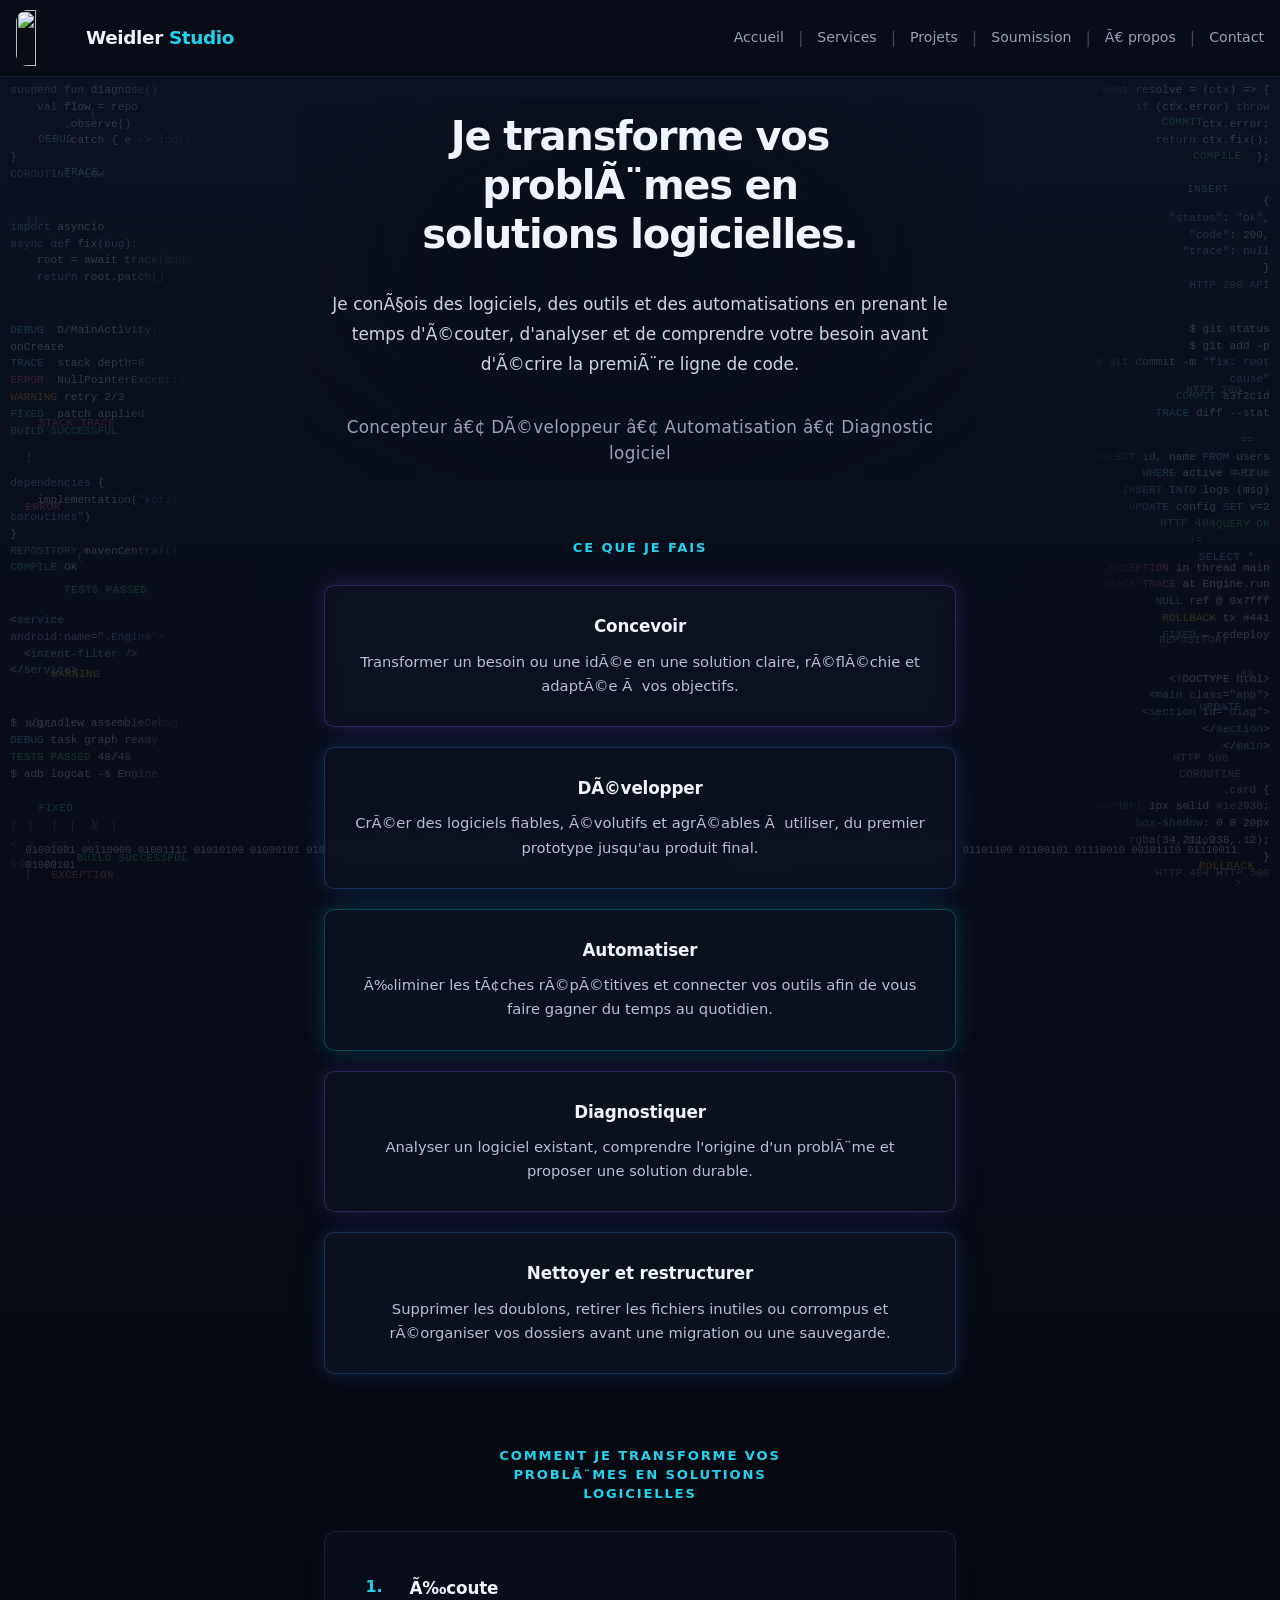
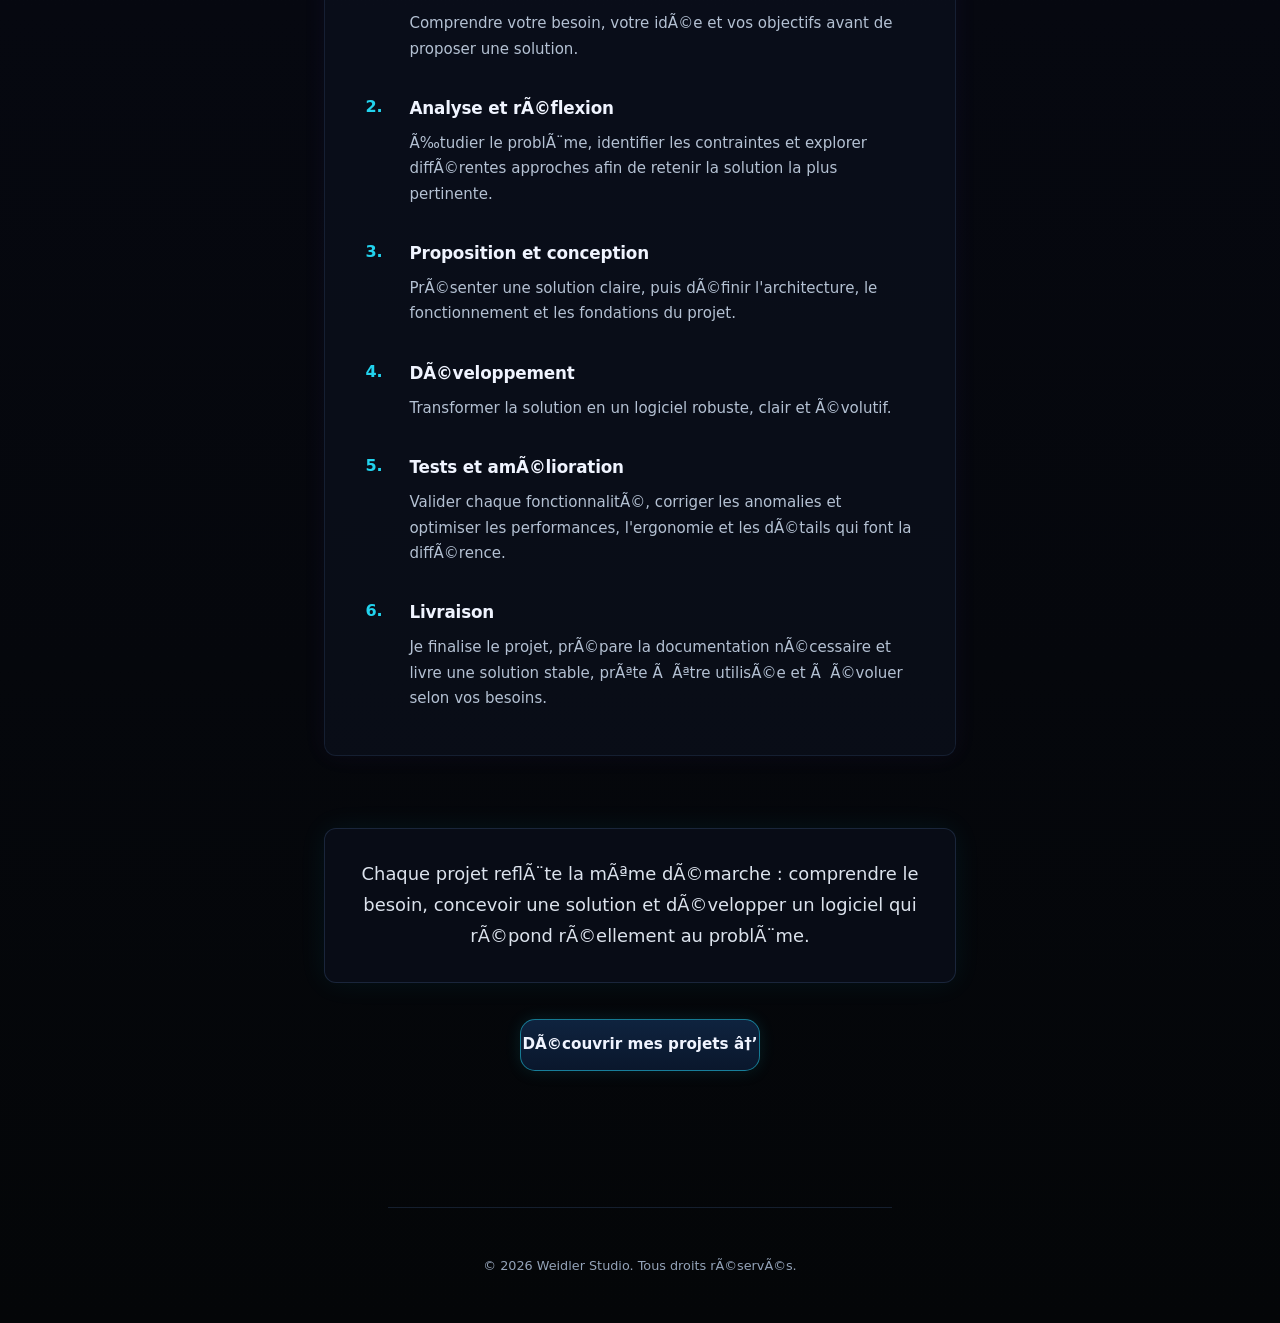
==== commit 5a6cab7a: "fix: pin swipe arrows to visualViewport; remove about portrait black flash" ====
--- a/index.html
+++ b/index.html
@@ -1,4 +1,4 @@
-<!DOCTYPE html>
+﻿<!DOCTYPE html>
 <html lang="fr">
 <head>
     <meta charset="UTF-8">
@@ -10,9 +10,9 @@
     <script src="js/theme.js"></script>
     <link rel="stylesheet" href="css/site.css?v=9">
     <link rel="stylesheet" href="css/themes.css?v=9">
-    <link rel="stylesheet" href="css/layout.css?v=9">
-    <link rel="stylesheet" href="css/interactive.css?v=9">
-    <link rel="stylesheet" href="css/home.css?v=9">
+    <link rel="stylesheet" href="css/layout.css?v=14">
+    <link rel="stylesheet" href="css/interactive.css?v=11">
+    <link rel="stylesheet" href="css/home.css?v=11">
     <link rel="stylesheet" href="css/mobile-readability.css?v=9">
 </head>
 <body class="page-home" data-nav-root="" data-nav-active="home">
@@ -35,41 +35,41 @@
                 <span class="nav-sep" aria-hidden="true">|</span>
                 <a href="soumission/index.html"><span class="nav-link-text" data-translate>Soumission</span></a>
                 <span class="nav-sep" aria-hidden="true">|</span>
-                <a href="about/index.html"><span class="nav-link-text" data-translate>À propos</span></a>
+                <a href="about/index.html"><span class="nav-link-text" data-translate>Ã€ propos</span></a>
                 <span class="nav-sep" aria-hidden="true">|</span>
                 <a href="contact/index.html"><span class="nav-link-text" data-translate>Contact</span></a>
             </nav>
             <script src="js/site-nav.js?v=3"></script>
-            <span class="lang-status" id="langStatus" data-translate>Traduction…</span>
+            <span class="lang-status" id="langStatus" data-translate>Traductionâ€¦</span>
             <nav class="lang-switcher" id="langFlags" aria-label="Choisir la langue">
                 <button type="button" class="lang-btn" data-lang="en" title="English">EN</button>
                 <span class="lang-sep" aria-hidden="true">|</span>
-                <button type="button" class="lang-btn active" data-lang="fr" title="Français">FR</button>
+                <button type="button" class="lang-btn active" data-lang="fr" title="FranÃ§ais">FR</button>
                 <span class="lang-sep" aria-hidden="true">|</span>
                 <button type="button" class="lang-btn" data-lang="de" title="Deutsch">DE</button>
                 <span class="lang-sep" aria-hidden="true">|</span>
-                <button type="button" class="lang-btn" data-lang="es" title="Español">ES</button>
+                <button type="button" class="lang-btn" data-lang="es" title="EspaÃ±ol">ES</button>
                 <span class="lang-sep" aria-hidden="true">|</span>
                 <button type="button" class="lang-btn" data-lang="it" title="Italiano">IT</button>
                 <span class="lang-sep" aria-hidden="true">|</span>
-                <button type="button" class="lang-btn" data-lang="zh-CN" title="中文">ZH</button>
+                <button type="button" class="lang-btn" data-lang="zh-CN" title="ä¸­æ–‡">ZH</button>
                 <span class="lang-sep" aria-hidden="true">|</span>
-                <button type="button" class="lang-btn" data-lang="ja" title="日本語">JA</button>
+                <button type="button" class="lang-btn" data-lang="ja" title="æ—¥æœ¬èªž">JA</button>
                 <span class="lang-sep" aria-hidden="true">|</span>
-                <button type="button" class="lang-btn" data-lang="pt" title="Português">PT</button>
+                <button type="button" class="lang-btn" data-lang="pt" title="PortuguÃªs">PT</button>
             </nav>
             <script src="js/lang-ui.js"></script>
-            <button type="button" class="nav-toggle" id="navToggle" aria-label="Menu" aria-expanded="false">☰</button>
+            <button type="button" class="nav-toggle" id="navToggle" aria-label="Menu" aria-expanded="false">â˜°</button>
         </div>
     </header>
     <main>
         <section class="home-hero">
             <h1 class="home-title">
-                <span class="home-title-line" data-translate>Je transforme vos problèmes en</span>
+                <span class="home-title-line" data-translate>Je transforme vos problÃ¨mes en</span>
                 <span class="home-title-line" data-translate>solutions logicielles.</span>
             </h1>
-            <p class="home-lead" data-translate>Je conçois des logiciels, des outils et des automatisations en prenant le temps d'écouter, d'analyser et de comprendre votre besoin avant d'écrire la première ligne de code.</p>
-            <p class="home-subtitle" data-translate>Concepteur • Développeur • Automatisation • Diagnostic logiciel</p>
+            <p class="home-lead" data-translate>Je conÃ§ois des logiciels, des outils et des automatisations en prenant le temps d'Ã©couter, d'analyser et de comprendre votre besoin avant d'Ã©crire la premiÃ¨re ligne de code.</p>
+            <p class="home-subtitle" data-translate>Concepteur â€¢ DÃ©veloppeur â€¢ Automatisation â€¢ Diagnostic logiciel</p>
         </section>
 
         <section class="home-section" aria-labelledby="section-services">
@@ -77,71 +77,71 @@
             <div class="home-cards-grid home-cards-grid--4">
                 <article class="home-card home-card--violet">
                     <h3 data-translate>Concevoir</h3>
-                    <p data-translate>Transformer un besoin ou une idée en une solution claire, réfléchie et adaptée à vos objectifs.</p>
+                    <p data-translate>Transformer un besoin ou une idÃ©e en une solution claire, rÃ©flÃ©chie et adaptÃ©e Ã  vos objectifs.</p>
                 </article>
                 <article class="home-card home-card--blue">
-                    <h3 data-translate>Développer</h3>
-                    <p data-translate>Créer des logiciels fiables, évolutifs et agréables à utiliser, du premier prototype jusqu'au produit final.</p>
+                    <h3 data-translate>DÃ©velopper</h3>
+                    <p data-translate>CrÃ©er des logiciels fiables, Ã©volutifs et agrÃ©ables Ã  utiliser, du premier prototype jusqu'au produit final.</p>
                 </article>
                 <article class="home-card home-card--cyan">
                     <h3 data-translate>Automatiser</h3>
-                    <p data-translate>Éliminer les tâches répétitives et connecter vos outils afin de vous faire gagner du temps au quotidien.</p>
+                    <p data-translate>Ã‰liminer les tÃ¢ches rÃ©pÃ©titives et connecter vos outils afin de vous faire gagner du temps au quotidien.</p>
                 </article>
                 <article class="home-card home-card--violet">
                     <h3 data-translate>Diagnostiquer</h3>
-                    <p data-translate>Analyser un logiciel existant, comprendre l'origine d'un problème et proposer une solution durable.</p>
+                    <p data-translate>Analyser un logiciel existant, comprendre l'origine d'un problÃ¨me et proposer une solution durable.</p>
                 </article>
                 <article class="home-card home-card--blue">
                     <h3 data-translate>Nettoyer et restructurer</h3>
-                    <p data-translate>Supprimer les doublons, retirer les fichiers inutiles ou corrompus et réorganiser vos dossiers avant une migration ou une sauvegarde.</p>
+                    <p data-translate>Supprimer les doublons, retirer les fichiers inutiles ou corrompus et rÃ©organiser vos dossiers avant une migration ou une sauvegarde.</p>
                 </article>
             </div>
         </section>
 
         <section class="home-section home-section--process" aria-labelledby="section-process">
-            <h2 class="section-label" id="section-process" data-translate>Comment je transforme vos problèmes en solutions logicielles</h2>
+            <h2 class="section-label" id="section-process" data-translate>Comment je transforme vos problÃ¨mes en solutions logicielles</h2>
             <ol class="home-process-list">
                 <li class="home-process-item">
-                    <h3 data-translate>Écoute</h3>
-                    <p data-translate>Comprendre votre besoin, votre idée et vos objectifs avant de proposer une solution.</p>
+                    <h3 data-translate>Ã‰coute</h3>
+                    <p data-translate>Comprendre votre besoin, votre idÃ©e et vos objectifs avant de proposer une solution.</p>
                 </li>
                 <li class="home-process-item">
-                    <h3 data-translate>Analyse et réflexion</h3>
-                    <p data-translate>Étudier le problème, identifier les contraintes et explorer différentes approches afin de retenir la solution la plus pertinente.</p>
+                    <h3 data-translate>Analyse et rÃ©flexion</h3>
+                    <p data-translate>Ã‰tudier le problÃ¨me, identifier les contraintes et explorer diffÃ©rentes approches afin de retenir la solution la plus pertinente.</p>
                 </li>
                 <li class="home-process-item">
                     <h3 data-translate>Proposition et conception</h3>
-                    <p data-translate>Présenter une solution claire, puis définir l'architecture, le fonctionnement et les fondations du projet.</p>
+                    <p data-translate>PrÃ©senter une solution claire, puis dÃ©finir l'architecture, le fonctionnement et les fondations du projet.</p>
                 </li>
                 <li class="home-process-item">
-                    <h3 data-translate>Développement</h3>
-                    <p data-translate>Transformer la solution en un logiciel robuste, clair et évolutif.</p>
+                    <h3 data-translate>DÃ©veloppement</h3>
+                    <p data-translate>Transformer la solution en un logiciel robuste, clair et Ã©volutif.</p>
                 </li>
                 <li class="home-process-item">
-                    <h3 data-translate>Tests et amélioration</h3>
-                    <p data-translate>Valider chaque fonctionnalité, corriger les anomalies et optimiser les performances, l'ergonomie et les détails qui font la différence.</p>
+                    <h3 data-translate>Tests et amÃ©lioration</h3>
+                    <p data-translate>Valider chaque fonctionnalitÃ©, corriger les anomalies et optimiser les performances, l'ergonomie et les dÃ©tails qui font la diffÃ©rence.</p>
                 </li>
                 <li class="home-process-item">
                     <h3 data-translate>Livraison</h3>
-                    <p data-translate>Je finalise le projet, prépare la documentation nécessaire et livre une solution stable, prête à être utilisée et à évoluer selon vos besoins.</p>
+                    <p data-translate>Je finalise le projet, prÃ©pare la documentation nÃ©cessaire et livre une solution stable, prÃªte Ã  Ãªtre utilisÃ©e et Ã  Ã©voluer selon vos besoins.</p>
                 </li>
             </ol>
         </section>
 
         <section class="home-section home-conclusion">
-            <p class="home-lead" data-translate>Chaque projet reflète la même démarche : comprendre le besoin, concevoir une solution et développer un logiciel qui répond réellement au problème.</p>
+            <p class="home-lead" data-translate>Chaque projet reflÃ¨te la mÃªme dÃ©marche : comprendre le besoin, concevoir une solution et dÃ©velopper un logiciel qui rÃ©pond rÃ©ellement au problÃ¨me.</p>
             <div class="hero-actions">
-                <a href="projects/index.html" class="btn home-btn--primary" data-translate>Découvrir mes projets →</a>
+                <a href="projects/index.html" class="btn home-btn--primary" data-translate>DÃ©couvrir mes projets â†’</a>
             </div>
         </section>
     </main>
 
     <footer class="site-footer site-footer--home">
-        <p class="site-footer-copy" data-translate>&copy; 2026 Weidler Studio. Tous droits réservés.</p>
+        <p class="site-footer-copy" data-translate>&copy; 2026 Weidler Studio. Tous droits rÃ©servÃ©s.</p>
     </footer>
 
     <script src="js/nav.js"></script>
-    <script src="js/mobile-nav.js"></script>
+    <script src="js/mobile-nav.js?v=14"></script>
     <script src="js/portrait-lock.js"></script>
     <script src="js/back-to-top.js"></script>
     <script src="js/i18n.js"></script>
--- a/css/site.css
+++ b/css/site.css
@@ -466,14 +466,25 @@
     color: var(--text);
 }
 
+.page-soumission .submission-select-custom.is-open {
+    z-index: 250;
+}
+
 .page-soumission .submission-select-menu {
-    background-color: var(--bg-card);
+    background-color: rgb(12, 18, 32);
     border: 1px solid var(--border);
     border-radius: 10px;
+    opacity: 1;
+    z-index: 250;
+}
+
+html[data-theme="day"] .page-soumission .submission-select-menu,
+html[data-theme="auto"][data-theme-effective="day"] .page-soumission .submission-select-menu {
+    background-color: rgb(255, 255, 255);
 }
 
 .page-soumission .submission-select-option {
-    background: transparent;
+    background-color: inherit;
     color: var(--text-muted-soft);
     border-bottom-color: var(--border);
 }
--- a/css/layout.css
+++ b/css/layout.css
@@ -1092,6 +1092,7 @@
 }
 
 .about-list {
+    list-style: none;
     padding: 0;
     margin: 0;
 }
@@ -1387,21 +1388,24 @@
     }
     .mobile-swipe-hints {
         position: fixed;
-        inset: 0;
+        inset: 0 auto auto 0;
+        width: 100%;
+        height: 100%;
+        height: 100svh;
         z-index: 15;
         pointer-events: none;
     }
     .mobile-swipe-hint {
         position: fixed;
         top: 50%;
-        transform: translateY(-50%);
+        transform: translate3d(0, -50%, 0);
         display: inline-flex;
         align-items: center;
         justify-content: center;
-        min-width: 0;
-        min-height: 0;
-        width: auto;
-        height: auto;
+        min-width: 44px;
+        min-height: 44px;
+        width: 44px;
+        height: 44px;
         padding: 0;
         margin: 0;
         border: none;
@@ -1416,10 +1420,12 @@
         flex-shrink: 0;
     }
     .mobile-swipe-hint--prev {
-        left: max(2px, env(safe-area-inset-left));
+        left: max(2px, env(safe-area-inset-left, 0px));
+        right: auto;
     }
     .mobile-swipe-hint--next {
-        right: max(2px, env(safe-area-inset-right));
+        right: max(2px, env(safe-area-inset-right, 0px));
+        left: auto;
     }
     .mobile-swipe-hint[hidden],
     .mobile-swipe-hints[hidden] {
@@ -1557,7 +1563,7 @@
         top: calc(100% + 4px);
         left: 0;
         right: 0;
-        z-index: 120;
+        z-index: 250;
         max-height: min(280px, 52vh);
         overflow-y: auto;
         -webkit-overflow-scrolling: touch;
@@ -1620,8 +1626,8 @@
 
     /* Panneau thème : sous la barre du haut, ne recouvre pas le menu ouvert */
     .site-header .theme-drawer {
-        position: fixed;
-        top: var(--header-h);
+        position: absolute;
+        top: 100%;
         right: 0;
         margin: 0;
         z-index: 150;
@@ -1715,6 +1721,105 @@
     .home-bg-scatter { opacity: 1; }
     .home-bg-scatter .home-bg-kw,
     .home-bg-scatter .home-bg-sym { font-size: 0.52rem; }
+}
+
+/* Soumission — select custom sur appareils tactiles (Android, etc.)
+   Active même si largeur CSS > 640px. Desktop non tactile inchangé. */
+@media (hover: none) and (pointer: coarse) {
+    .page-soumission .submission-panel select {
+        font-size: 0.875rem;
+        line-height: 1.35;
+        -webkit-text-size-adjust: 100%;
+        text-size-adjust: 100%;
+    }
+
+    .page-soumission .submission-panel select option {
+        font-size: 0.875rem;
+        line-height: 1.35;
+    }
+
+    .page-soumission .submission-select-custom {
+        position: relative;
+        display: block;
+        width: 100%;
+        max-width: 520px;
+    }
+
+    .page-soumission .submission-select-native {
+        position: absolute;
+        width: 1px;
+        height: 1px;
+        padding: 0;
+        margin: -1px;
+        overflow: hidden;
+        clip: rect(0, 0, 0, 0);
+        white-space: nowrap;
+        border: 0;
+    }
+
+    .page-soumission .submission-select-toggle {
+        position: relative;
+        display: flex;
+        align-items: center;
+        justify-content: space-between;
+        gap: 12px;
+        width: 100%;
+        max-width: 520px;
+        min-height: 50px;
+        height: 50px;
+        padding: 0 46px 0 16px;
+        box-sizing: border-box;
+        text-align: left;
+        font-family: inherit;
+        line-height: 1.35;
+    }
+
+    .page-soumission .submission-select-label {
+        flex: 1;
+        min-width: 0;
+        overflow: hidden;
+        text-overflow: ellipsis;
+        white-space: nowrap;
+    }
+
+    .page-soumission .submission-select-chevron {
+        position: absolute;
+        right: 16px;
+        top: 50%;
+        transform: translateY(-50%);
+        font-size: 0.55em;
+        line-height: 1;
+        pointer-events: none;
+    }
+
+    .page-soumission .submission-select-menu {
+        position: absolute;
+        top: calc(100% + 4px);
+        left: 0;
+        right: 0;
+        z-index: 250;
+        max-height: min(280px, 52vh);
+        overflow-y: auto;
+        -webkit-overflow-scrolling: touch;
+        box-sizing: border-box;
+    }
+
+    .page-soumission .submission-select-option {
+        display: block;
+        width: 100%;
+        padding: 10px 14px;
+        box-sizing: border-box;
+        text-align: left;
+        font-family: inherit;
+        line-height: 1.3;
+        border: none;
+        border-bottom-width: 1px;
+        border-bottom-style: solid;
+    }
+
+    .page-soumission .submission-select-option:last-child {
+        border-bottom: none;
+    }
 }
 
 @media (max-width: 400px) {
@@ -1922,6 +2027,10 @@
     margin-top: 0 !important;
 }
 
+body[data-nav-active="services"] .features-grid {
+    grid-template-columns: 1fr;
+}
+
 .theme-drawer {
     display: flex;
     flex-direction: row-reverse;
--- a/css/interactive.css
+++ b/css/interactive.css
@@ -349,17 +349,14 @@
 
     .mobile-swipe-hint:active {
         opacity: 0.9;
-        transform: translateY(-50%) scale(0.96);
     }
 
     @keyframes mobile-swipe-hint-intro {
         0%, 100% {
             opacity: 0.72;
-            transform: translateY(-50%) scale(1);
         }
         50% {
             opacity: 1;
-            transform: translateY(-50%) scale(1.08);
         }
     }
 
--- a/css/home.css
+++ b/css/home.css
@@ -728,9 +728,8 @@
     }
 
     /*
-     * Accueil : aligner thème + flèche swipe sur Services (layout.css).
-     * home.css charge après layout.css — toute règle .page-home ici l’emporte.
-     * Ne pas réintroduire de position fixed / tailles réduites locales.
+     * Accueil : mêmes ancrages que layout.css (flèche seule = aussi fixe).
+     * home.css ne doit plus redéfinir position/top/transform de façon partielle.
      */
     .page-home .site-header .theme-drawer {
         position: absolute;
@@ -738,33 +737,6 @@
         right: 0;
         margin: 0;
         z-index: 150;
-    }
-
-    .page-home .mobile-swipe-hint {
-        position: fixed;
-        min-width: 0;
-        min-height: 0;
-        width: auto;
-        height: auto;
-        padding: 0;
-        margin: 0;
-        border: none;
-        border-radius: 0;
-        background: transparent;
-        box-shadow: none;
-        opacity: 0.72;
-    }
-
-    .page-home .mobile-swipe-hint svg {
-        display: block;
-        width: 20px;
-        height: 32px;
-        flex-shrink: 0;
-        filter: drop-shadow(0 0 6px rgba(34, 211, 238, 0.28));
-    }
-
-    .page-home .mobile-swipe-hint:active {
-        transform: translateY(-50%) scale(0.96);
     }
 }
 /* Accueil — remontée titre (PC uniquement) */
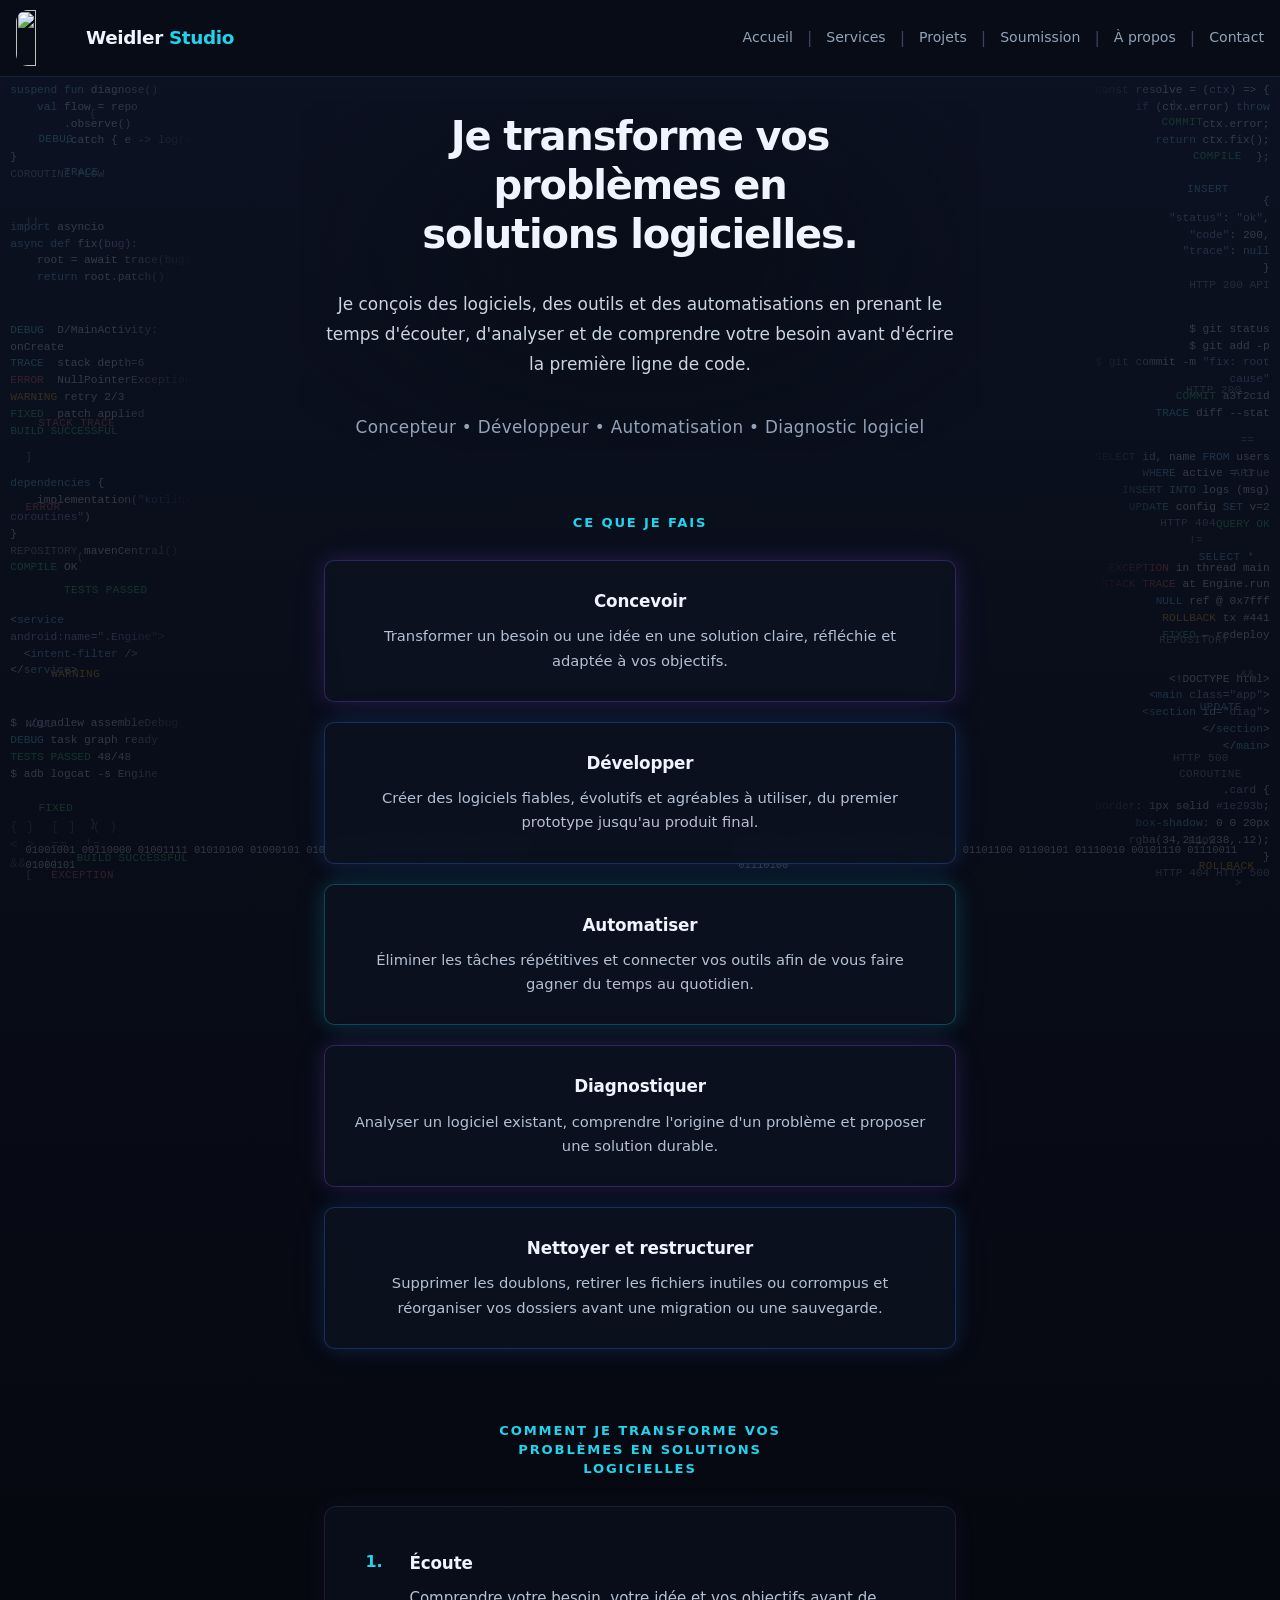
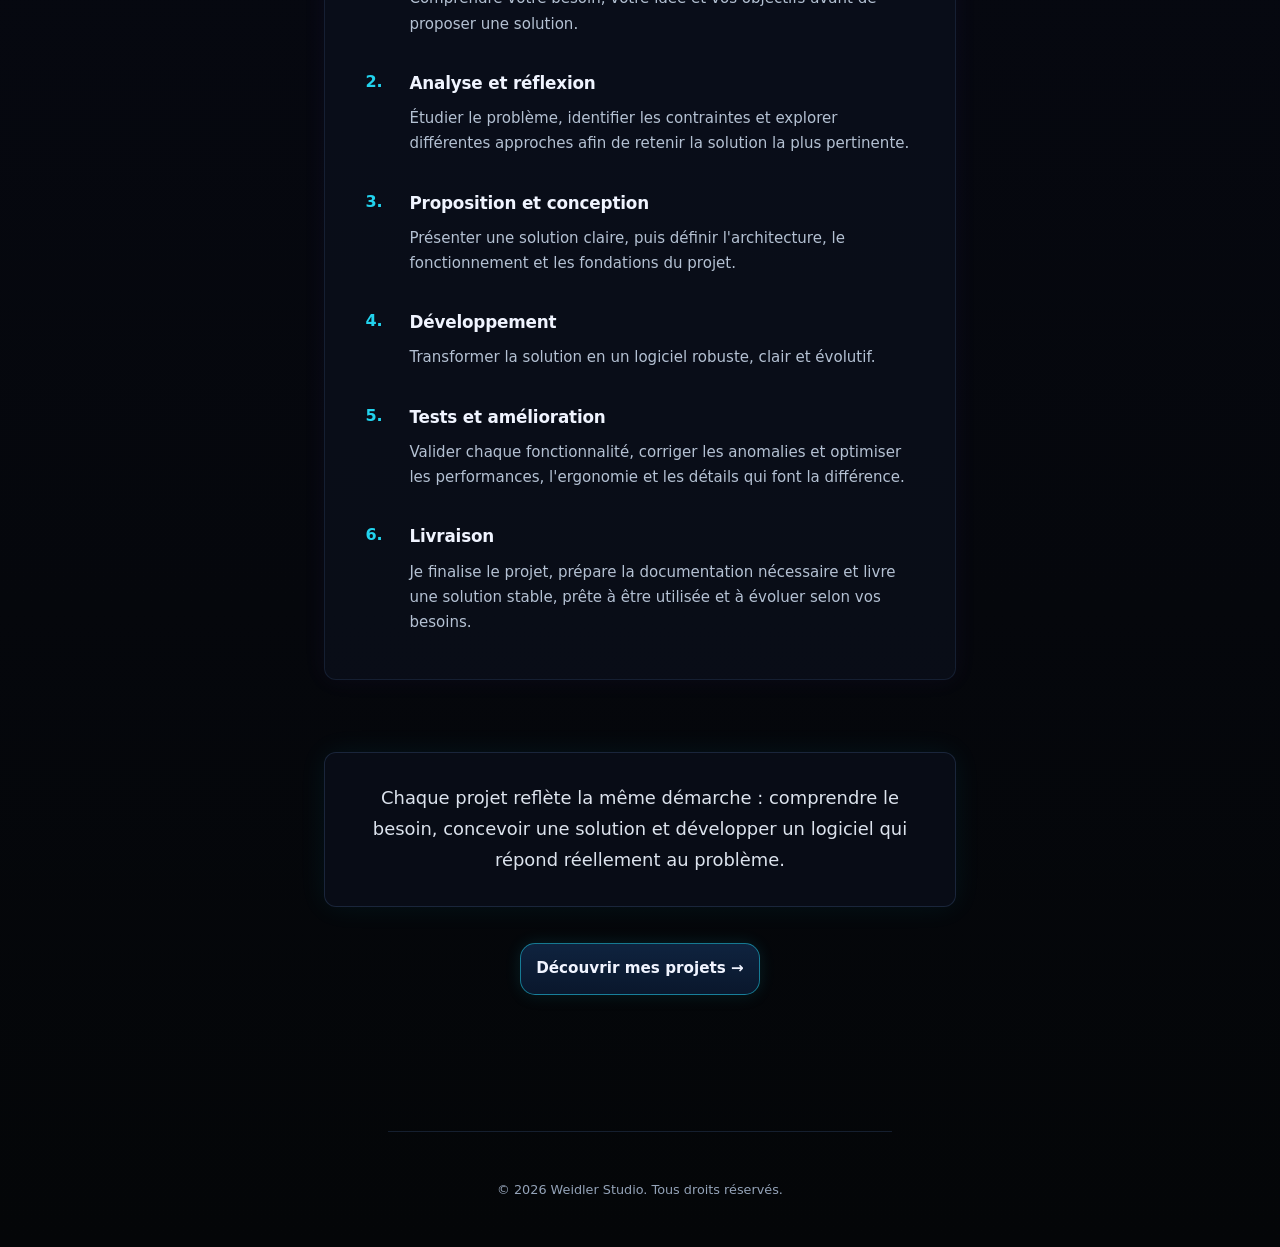
==== commit 17e8f256: "fix: restore UTF-8 pages; keep visualViewport arrows and portrait fix" ====
--- a/index.html
+++ b/index.html
@@ -1,4 +1,4 @@
-﻿<!DOCTYPE html>
+<!DOCTYPE html>
 <html lang="fr">
 <head>
     <meta charset="UTF-8">
@@ -35,41 +35,41 @@
                 <span class="nav-sep" aria-hidden="true">|</span>
                 <a href="soumission/index.html"><span class="nav-link-text" data-translate>Soumission</span></a>
                 <span class="nav-sep" aria-hidden="true">|</span>
-                <a href="about/index.html"><span class="nav-link-text" data-translate>Ã€ propos</span></a>
+                <a href="about/index.html"><span class="nav-link-text" data-translate>À propos</span></a>
                 <span class="nav-sep" aria-hidden="true">|</span>
                 <a href="contact/index.html"><span class="nav-link-text" data-translate>Contact</span></a>
             </nav>
             <script src="js/site-nav.js?v=3"></script>
-            <span class="lang-status" id="langStatus" data-translate>Traductionâ€¦</span>
+            <span class="lang-status" id="langStatus" data-translate>Traduction…</span>
             <nav class="lang-switcher" id="langFlags" aria-label="Choisir la langue">
                 <button type="button" class="lang-btn" data-lang="en" title="English">EN</button>
                 <span class="lang-sep" aria-hidden="true">|</span>
-                <button type="button" class="lang-btn active" data-lang="fr" title="FranÃ§ais">FR</button>
+                <button type="button" class="lang-btn active" data-lang="fr" title="Français">FR</button>
                 <span class="lang-sep" aria-hidden="true">|</span>
                 <button type="button" class="lang-btn" data-lang="de" title="Deutsch">DE</button>
                 <span class="lang-sep" aria-hidden="true">|</span>
-                <button type="button" class="lang-btn" data-lang="es" title="EspaÃ±ol">ES</button>
+                <button type="button" class="lang-btn" data-lang="es" title="Español">ES</button>
                 <span class="lang-sep" aria-hidden="true">|</span>
                 <button type="button" class="lang-btn" data-lang="it" title="Italiano">IT</button>
                 <span class="lang-sep" aria-hidden="true">|</span>
-                <button type="button" class="lang-btn" data-lang="zh-CN" title="ä¸­æ–‡">ZH</button>
+                <button type="button" class="lang-btn" data-lang="zh-CN" title="中文">ZH</button>
                 <span class="lang-sep" aria-hidden="true">|</span>
-                <button type="button" class="lang-btn" data-lang="ja" title="æ—¥æœ¬èªž">JA</button>
+                <button type="button" class="lang-btn" data-lang="ja" title="日本語">JA</button>
                 <span class="lang-sep" aria-hidden="true">|</span>
-                <button type="button" class="lang-btn" data-lang="pt" title="PortuguÃªs">PT</button>
+                <button type="button" class="lang-btn" data-lang="pt" title="Português">PT</button>
             </nav>
             <script src="js/lang-ui.js"></script>
-            <button type="button" class="nav-toggle" id="navToggle" aria-label="Menu" aria-expanded="false">â˜°</button>
+            <button type="button" class="nav-toggle" id="navToggle" aria-label="Menu" aria-expanded="false">☰</button>
         </div>
     </header>
     <main>
         <section class="home-hero">
             <h1 class="home-title">
-                <span class="home-title-line" data-translate>Je transforme vos problÃ¨mes en</span>
+                <span class="home-title-line" data-translate>Je transforme vos problèmes en</span>
                 <span class="home-title-line" data-translate>solutions logicielles.</span>
             </h1>
-            <p class="home-lead" data-translate>Je conÃ§ois des logiciels, des outils et des automatisations en prenant le temps d'Ã©couter, d'analyser et de comprendre votre besoin avant d'Ã©crire la premiÃ¨re ligne de code.</p>
-            <p class="home-subtitle" data-translate>Concepteur â€¢ DÃ©veloppeur â€¢ Automatisation â€¢ Diagnostic logiciel</p>
+            <p class="home-lead" data-translate>Je conçois des logiciels, des outils et des automatisations en prenant le temps d'écouter, d'analyser et de comprendre votre besoin avant d'écrire la première ligne de code.</p>
+            <p class="home-subtitle" data-translate>Concepteur • Développeur • Automatisation • Diagnostic logiciel</p>
         </section>
 
         <section class="home-section" aria-labelledby="section-services">
@@ -77,67 +77,67 @@
             <div class="home-cards-grid home-cards-grid--4">
                 <article class="home-card home-card--violet">
                     <h3 data-translate>Concevoir</h3>
-                    <p data-translate>Transformer un besoin ou une idÃ©e en une solution claire, rÃ©flÃ©chie et adaptÃ©e Ã  vos objectifs.</p>
+                    <p data-translate>Transformer un besoin ou une idée en une solution claire, réfléchie et adaptée à vos objectifs.</p>
                 </article>
                 <article class="home-card home-card--blue">
-                    <h3 data-translate>DÃ©velopper</h3>
-                    <p data-translate>CrÃ©er des logiciels fiables, Ã©volutifs et agrÃ©ables Ã  utiliser, du premier prototype jusqu'au produit final.</p>
+                    <h3 data-translate>Développer</h3>
+                    <p data-translate>Créer des logiciels fiables, évolutifs et agréables à utiliser, du premier prototype jusqu'au produit final.</p>
                 </article>
                 <article class="home-card home-card--cyan">
                     <h3 data-translate>Automatiser</h3>
-                    <p data-translate>Ã‰liminer les tÃ¢ches rÃ©pÃ©titives et connecter vos outils afin de vous faire gagner du temps au quotidien.</p>
+                    <p data-translate>Éliminer les tâches répétitives et connecter vos outils afin de vous faire gagner du temps au quotidien.</p>
                 </article>
                 <article class="home-card home-card--violet">
                     <h3 data-translate>Diagnostiquer</h3>
-                    <p data-translate>Analyser un logiciel existant, comprendre l'origine d'un problÃ¨me et proposer une solution durable.</p>
+                    <p data-translate>Analyser un logiciel existant, comprendre l'origine d'un problème et proposer une solution durable.</p>
                 </article>
                 <article class="home-card home-card--blue">
                     <h3 data-translate>Nettoyer et restructurer</h3>
-                    <p data-translate>Supprimer les doublons, retirer les fichiers inutiles ou corrompus et rÃ©organiser vos dossiers avant une migration ou une sauvegarde.</p>
+                    <p data-translate>Supprimer les doublons, retirer les fichiers inutiles ou corrompus et réorganiser vos dossiers avant une migration ou une sauvegarde.</p>
                 </article>
             </div>
         </section>
 
         <section class="home-section home-section--process" aria-labelledby="section-process">
-            <h2 class="section-label" id="section-process" data-translate>Comment je transforme vos problÃ¨mes en solutions logicielles</h2>
+            <h2 class="section-label" id="section-process" data-translate>Comment je transforme vos problèmes en solutions logicielles</h2>
             <ol class="home-process-list">
                 <li class="home-process-item">
-                    <h3 data-translate>Ã‰coute</h3>
-                    <p data-translate>Comprendre votre besoin, votre idÃ©e et vos objectifs avant de proposer une solution.</p>
+                    <h3 data-translate>Écoute</h3>
+                    <p data-translate>Comprendre votre besoin, votre idée et vos objectifs avant de proposer une solution.</p>
                 </li>
                 <li class="home-process-item">
-                    <h3 data-translate>Analyse et rÃ©flexion</h3>
-                    <p data-translate>Ã‰tudier le problÃ¨me, identifier les contraintes et explorer diffÃ©rentes approches afin de retenir la solution la plus pertinente.</p>
+                    <h3 data-translate>Analyse et réflexion</h3>
+                    <p data-translate>Étudier le problème, identifier les contraintes et explorer différentes approches afin de retenir la solution la plus pertinente.</p>
                 </li>
                 <li class="home-process-item">
                     <h3 data-translate>Proposition et conception</h3>
-                    <p data-translate>PrÃ©senter une solution claire, puis dÃ©finir l'architecture, le fonctionnement et les fondations du projet.</p>
+                    <p data-translate>Présenter une solution claire, puis définir l'architecture, le fonctionnement et les fondations du projet.</p>
                 </li>
                 <li class="home-process-item">
-                    <h3 data-translate>DÃ©veloppement</h3>
-                    <p data-translate>Transformer la solution en un logiciel robuste, clair et Ã©volutif.</p>
+                    <h3 data-translate>Développement</h3>
+                    <p data-translate>Transformer la solution en un logiciel robuste, clair et évolutif.</p>
                 </li>
                 <li class="home-process-item">
-                    <h3 data-translate>Tests et amÃ©lioration</h3>
-                    <p data-translate>Valider chaque fonctionnalitÃ©, corriger les anomalies et optimiser les performances, l'ergonomie et les dÃ©tails qui font la diffÃ©rence.</p>
+                    <h3 data-translate>Tests et amélioration</h3>
+                    <p data-translate>Valider chaque fonctionnalité, corriger les anomalies et optimiser les performances, l'ergonomie et les détails qui font la différence.</p>
                 </li>
                 <li class="home-process-item">
                     <h3 data-translate>Livraison</h3>
-                    <p data-translate>Je finalise le projet, prÃ©pare la documentation nÃ©cessaire et livre une solution stable, prÃªte Ã  Ãªtre utilisÃ©e et Ã  Ã©voluer selon vos besoins.</p>
+                    <p data-translate>Je finalise le projet, prépare la documentation nécessaire et livre une solution stable, prête à être utilisée et à évoluer selon vos besoins.</p>
                 </li>
             </ol>
         </section>
 
         <section class="home-section home-conclusion">
-            <p class="home-lead" data-translate>Chaque projet reflÃ¨te la mÃªme dÃ©marche : comprendre le besoin, concevoir une solution et dÃ©velopper un logiciel qui rÃ©pond rÃ©ellement au problÃ¨me.</p>
+            <p class="home-lead" data-translate>Chaque projet reflète la même démarche : comprendre le besoin, concevoir une solution et développer un logiciel qui répond réellement au problème.</p>
             <div class="hero-actions">
-                <a href="projects/index.html" class="btn home-btn--primary" data-translate>DÃ©couvrir mes projets â†’</a>
+                <a href="projects/index.html" class="btn home-btn--primary" data-translate>Découvrir mes projets →</a>
             </div>
         </section>
     </main>
 
     <footer class="site-footer site-footer--home">
-        <p class="site-footer-copy" data-translate>&copy; 2026 Weidler Studio. Tous droits rÃ©servÃ©s.</p>
+        <p class="site-footer-copy" data-translate>&copy; 2026 Weidler Studio. Tous droits réservés.</p>
     </footer>
 
     <script src="js/nav.js"></script>
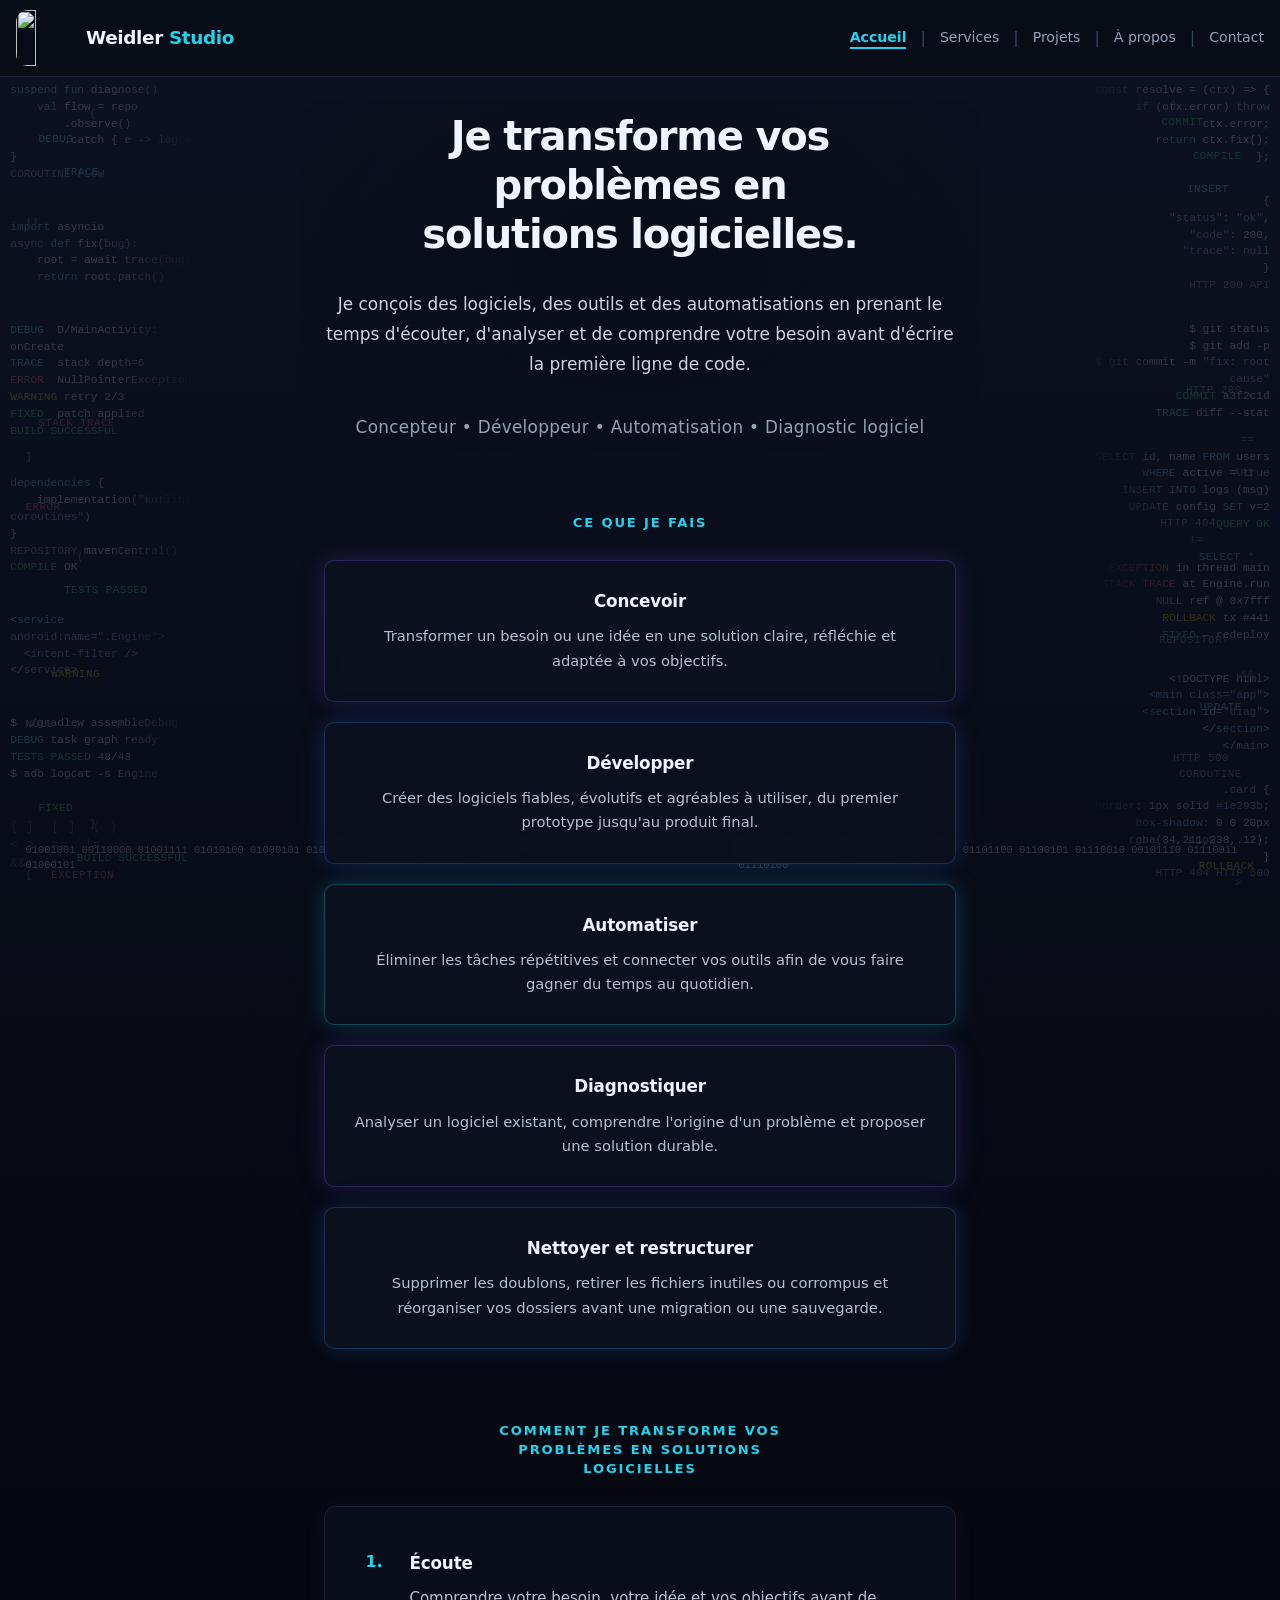
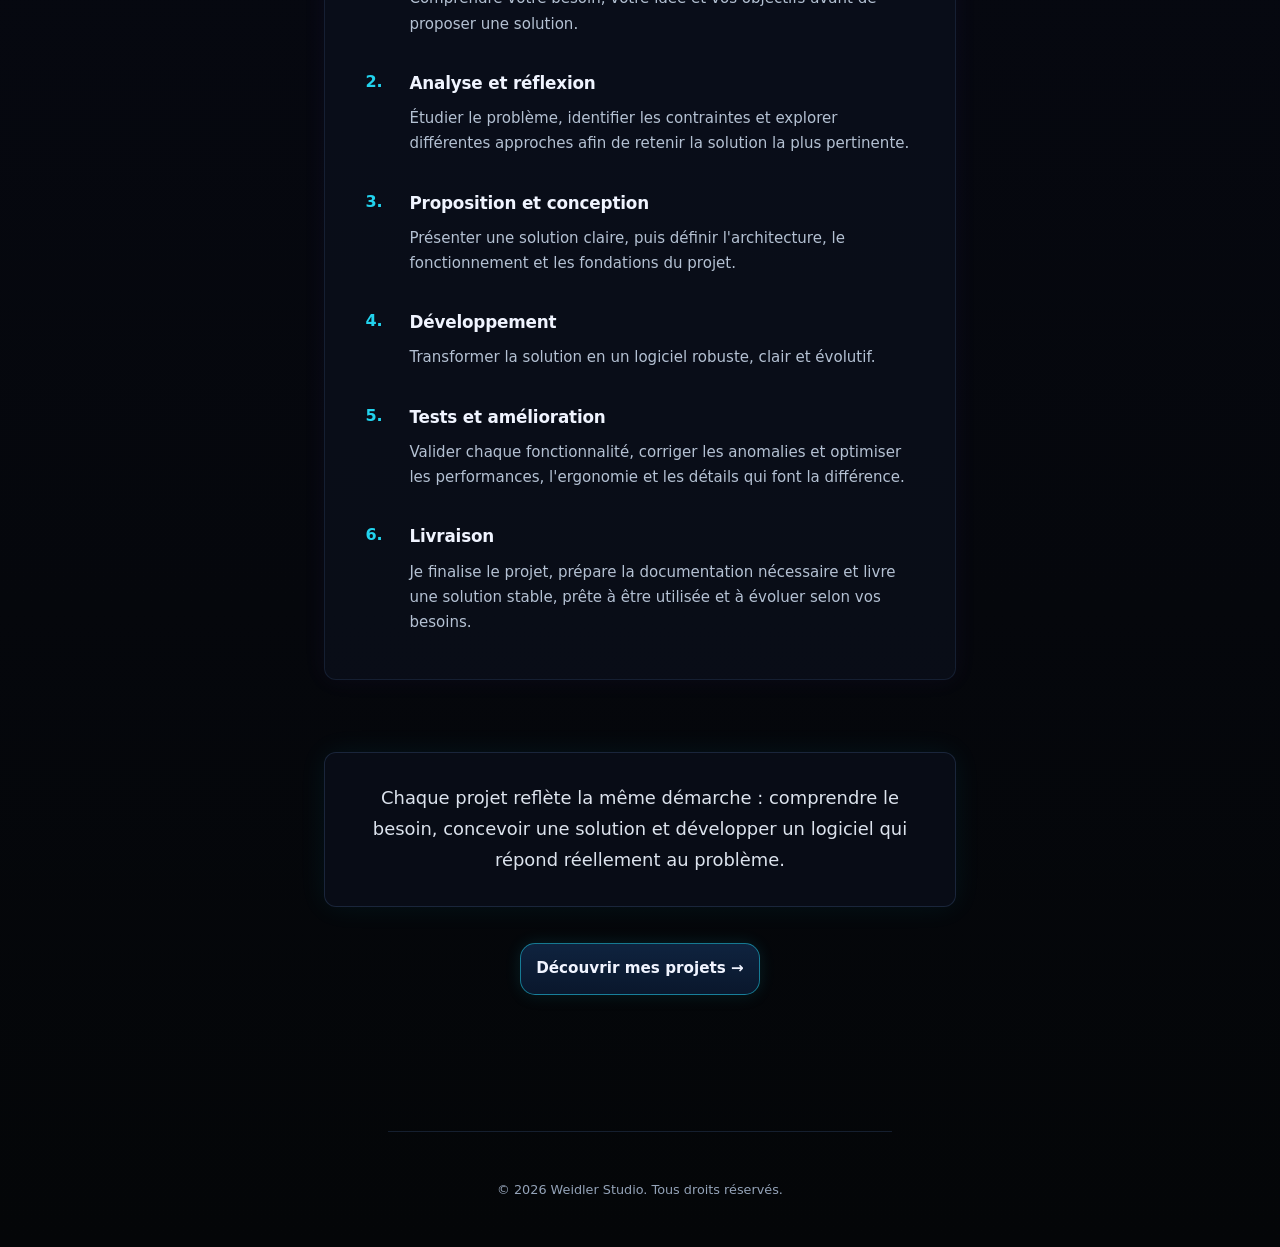
==== commit 7e619db8: "temp: hide Soumission nav and CTA on test site Keep /soumission/ page reachable by direct URL; flip " ====
--- a/index.html
+++ b/index.html
@@ -1,4 +1,4 @@
-<!DOCTYPE html>
+﻿<!DOCTYPE html>
 <html lang="fr">
 <head>
     <meta charset="UTF-8">
@@ -10,7 +10,7 @@
     <script src="js/theme.js"></script>
     <link rel="stylesheet" href="css/site.css?v=9">
     <link rel="stylesheet" href="css/themes.css?v=9">
-    <link rel="stylesheet" href="css/layout.css?v=14">
+    <link rel="stylesheet" href="css/layout.css?v=15">
     <link rel="stylesheet" href="css/interactive.css?v=11">
     <link rel="stylesheet" href="css/home.css?v=11">
     <link rel="stylesheet" href="css/mobile-readability.css?v=9">
@@ -33,13 +33,12 @@
                 <span class="nav-sep" aria-hidden="true">|</span>
                 <a href="projects/index.html"><span class="nav-link-text" data-translate>Projets</span></a>
                 <span class="nav-sep" aria-hidden="true">|</span>
-                <a href="soumission/index.html"><span class="nav-link-text" data-translate>Soumission</span></a>
-                <span class="nav-sep" aria-hidden="true">|</span>
+                <!-- TEMP: Soumission masquée — lien menu retiré -->
                 <a href="about/index.html"><span class="nav-link-text" data-translate>À propos</span></a>
                 <span class="nav-sep" aria-hidden="true">|</span>
                 <a href="contact/index.html"><span class="nav-link-text" data-translate>Contact</span></a>
             </nav>
-            <script src="js/site-nav.js?v=3"></script>
+            <script src="js/site-nav.js?v=4"></script>
             <span class="lang-status" id="langStatus" data-translate>Traduction…</span>
             <nav class="lang-switcher" id="langFlags" aria-label="Choisir la langue">
                 <button type="button" class="lang-btn" data-lang="en" title="English">EN</button>
@@ -141,9 +140,9 @@
     </footer>
 
     <script src="js/nav.js"></script>
-    <script src="js/mobile-nav.js?v=14"></script>
+    <script src="js/mobile-nav.js?v=15"></script>
     <script src="js/portrait-lock.js"></script>
     <script src="js/back-to-top.js"></script>
-    <script src="js/i18n.js"></script>
+    <script src="js/i18n.js?v=2"></script>
 </body>
 </html>
--- a/css/layout.css
+++ b/css/layout.css
@@ -1402,10 +1402,10 @@
         display: inline-flex;
         align-items: center;
         justify-content: center;
-        min-width: 44px;
-        min-height: 44px;
-        width: 44px;
-        height: 44px;
+        min-width: 0;
+        min-height: 0;
+        width: auto;
+        height: auto;
         padding: 0;
         margin: 0;
         border: none;
